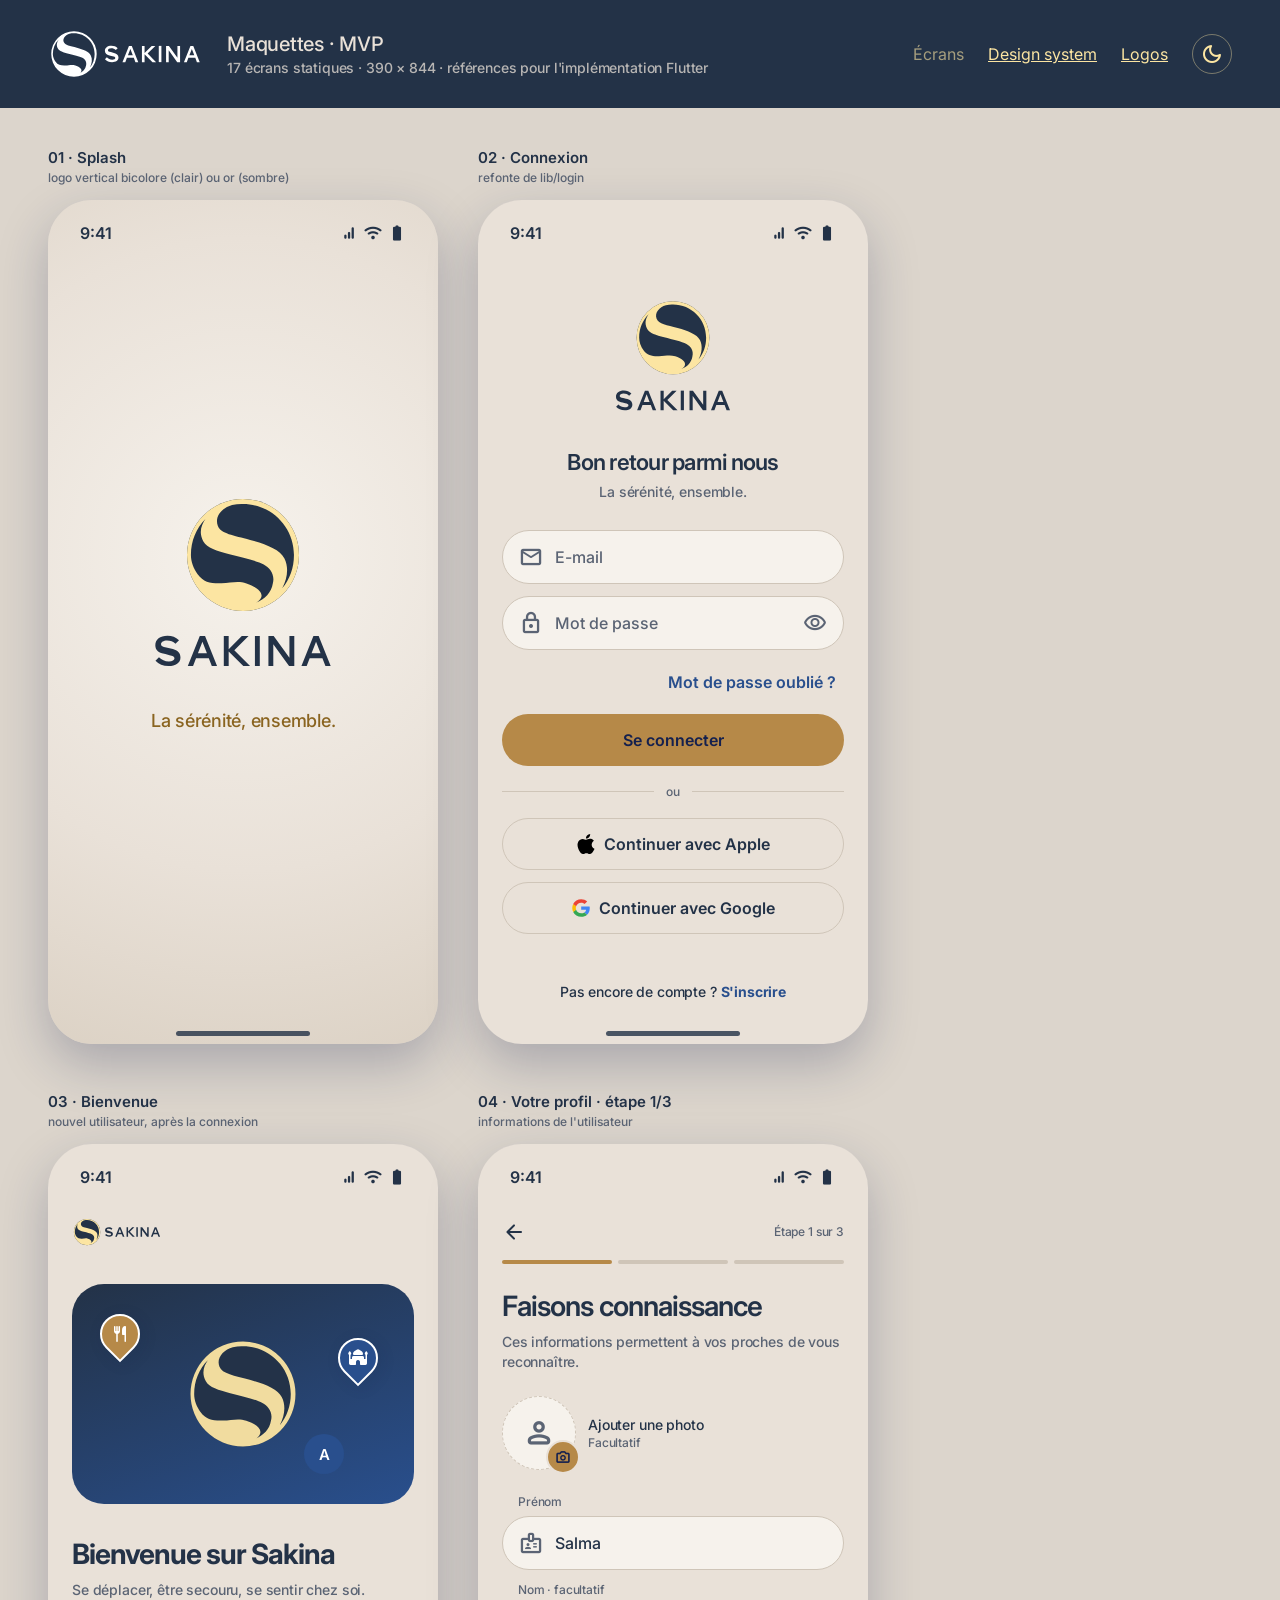
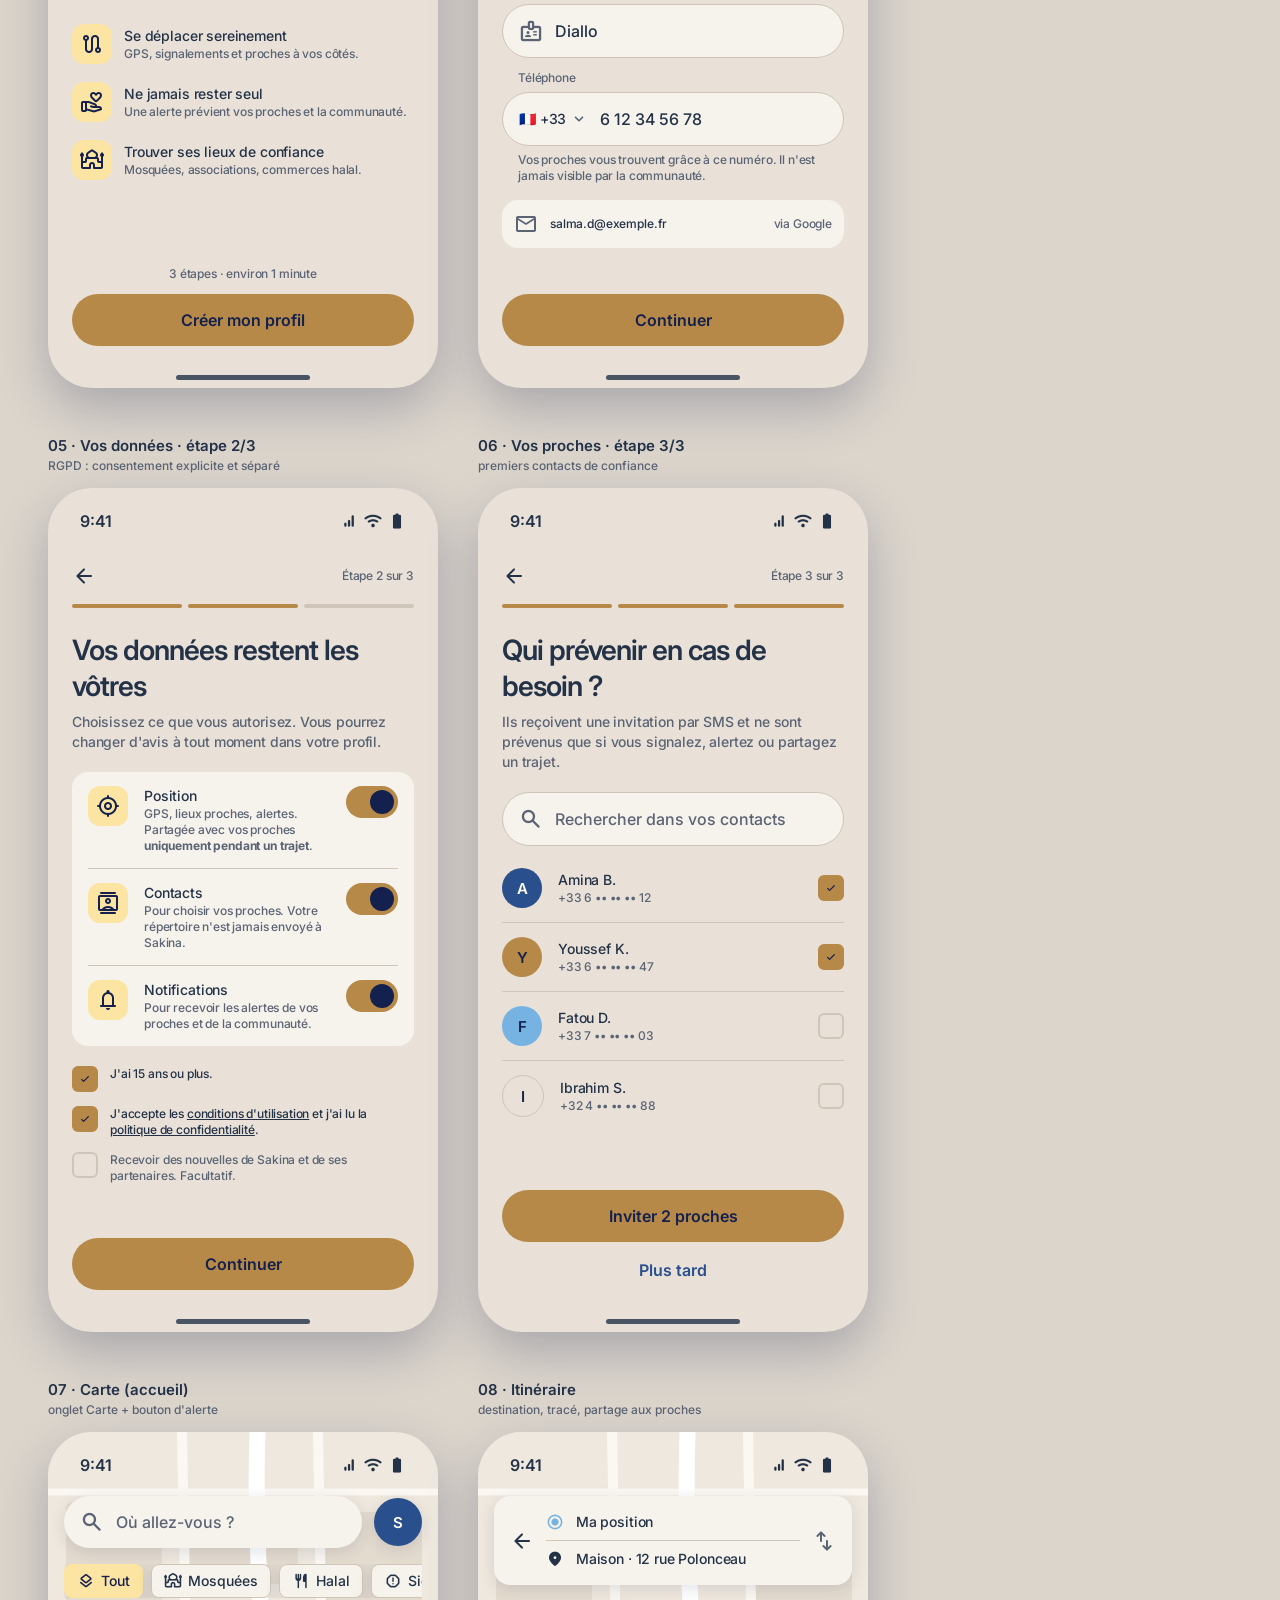
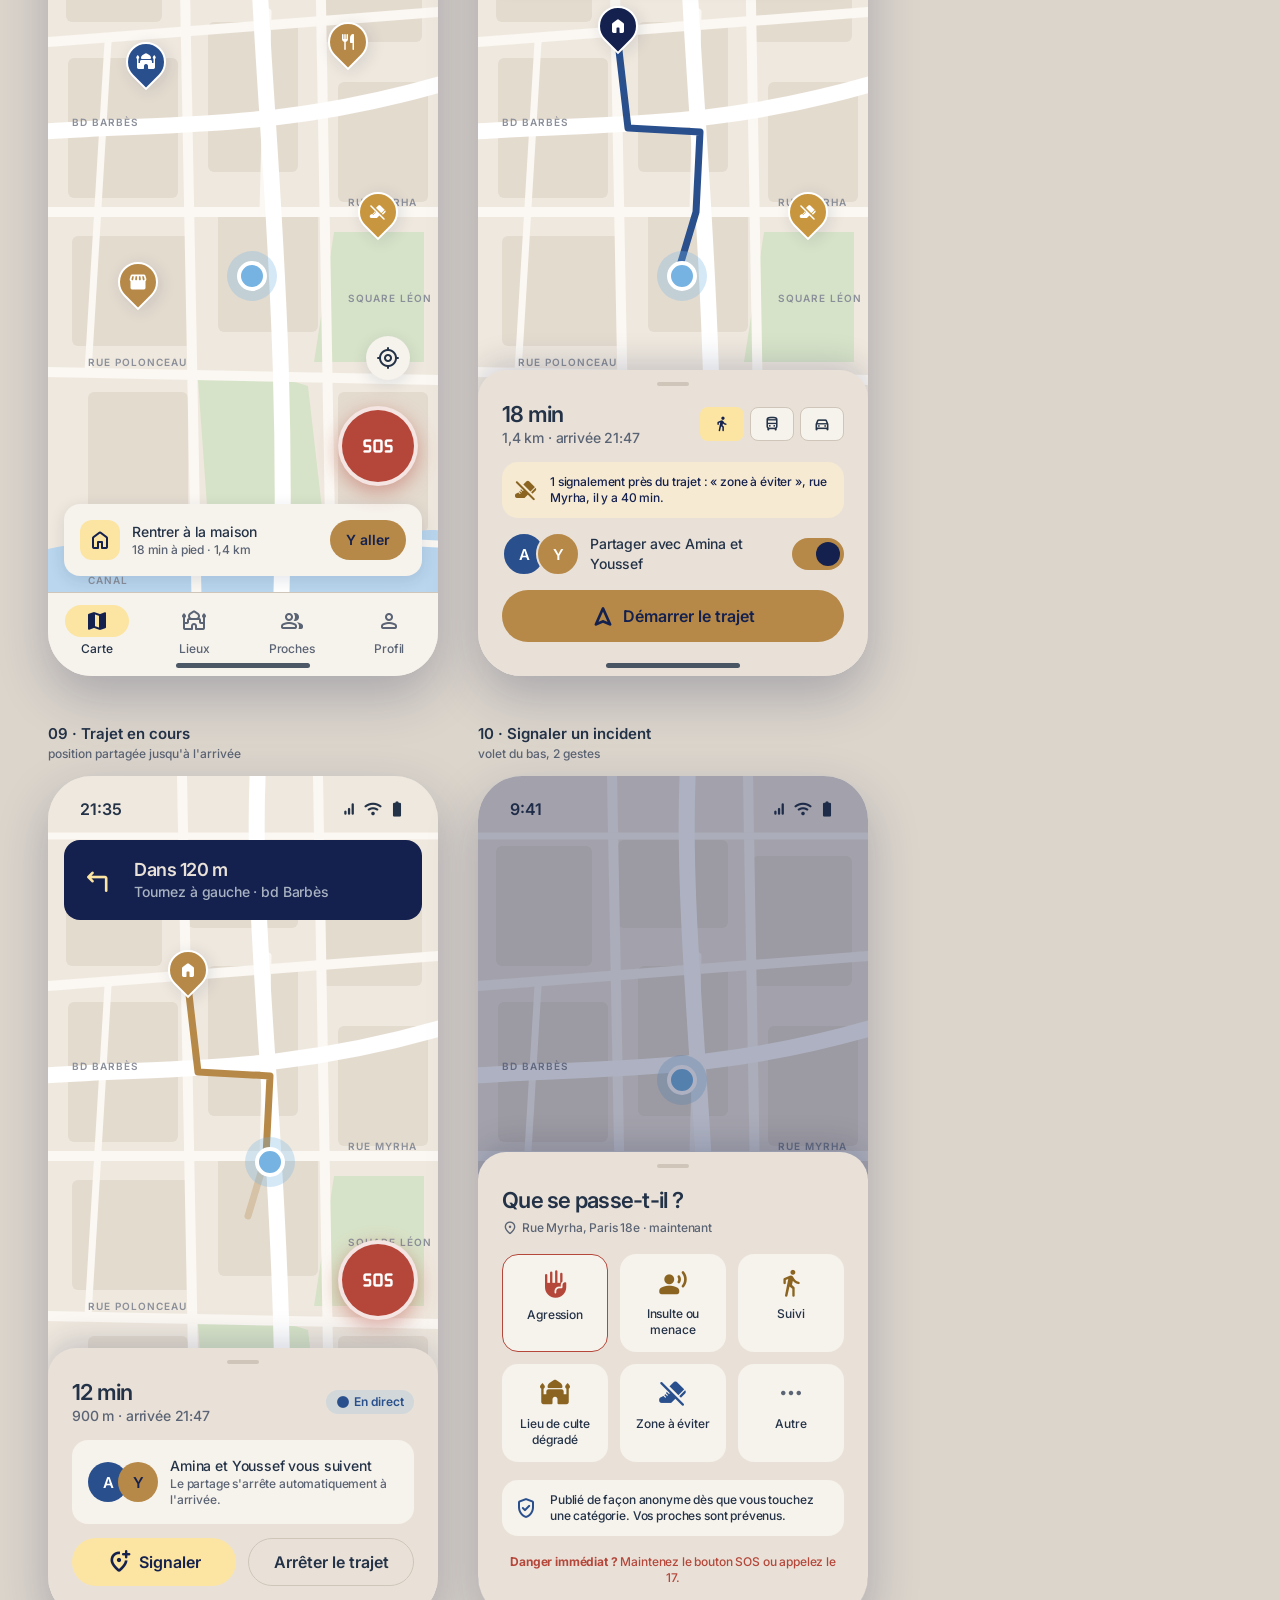
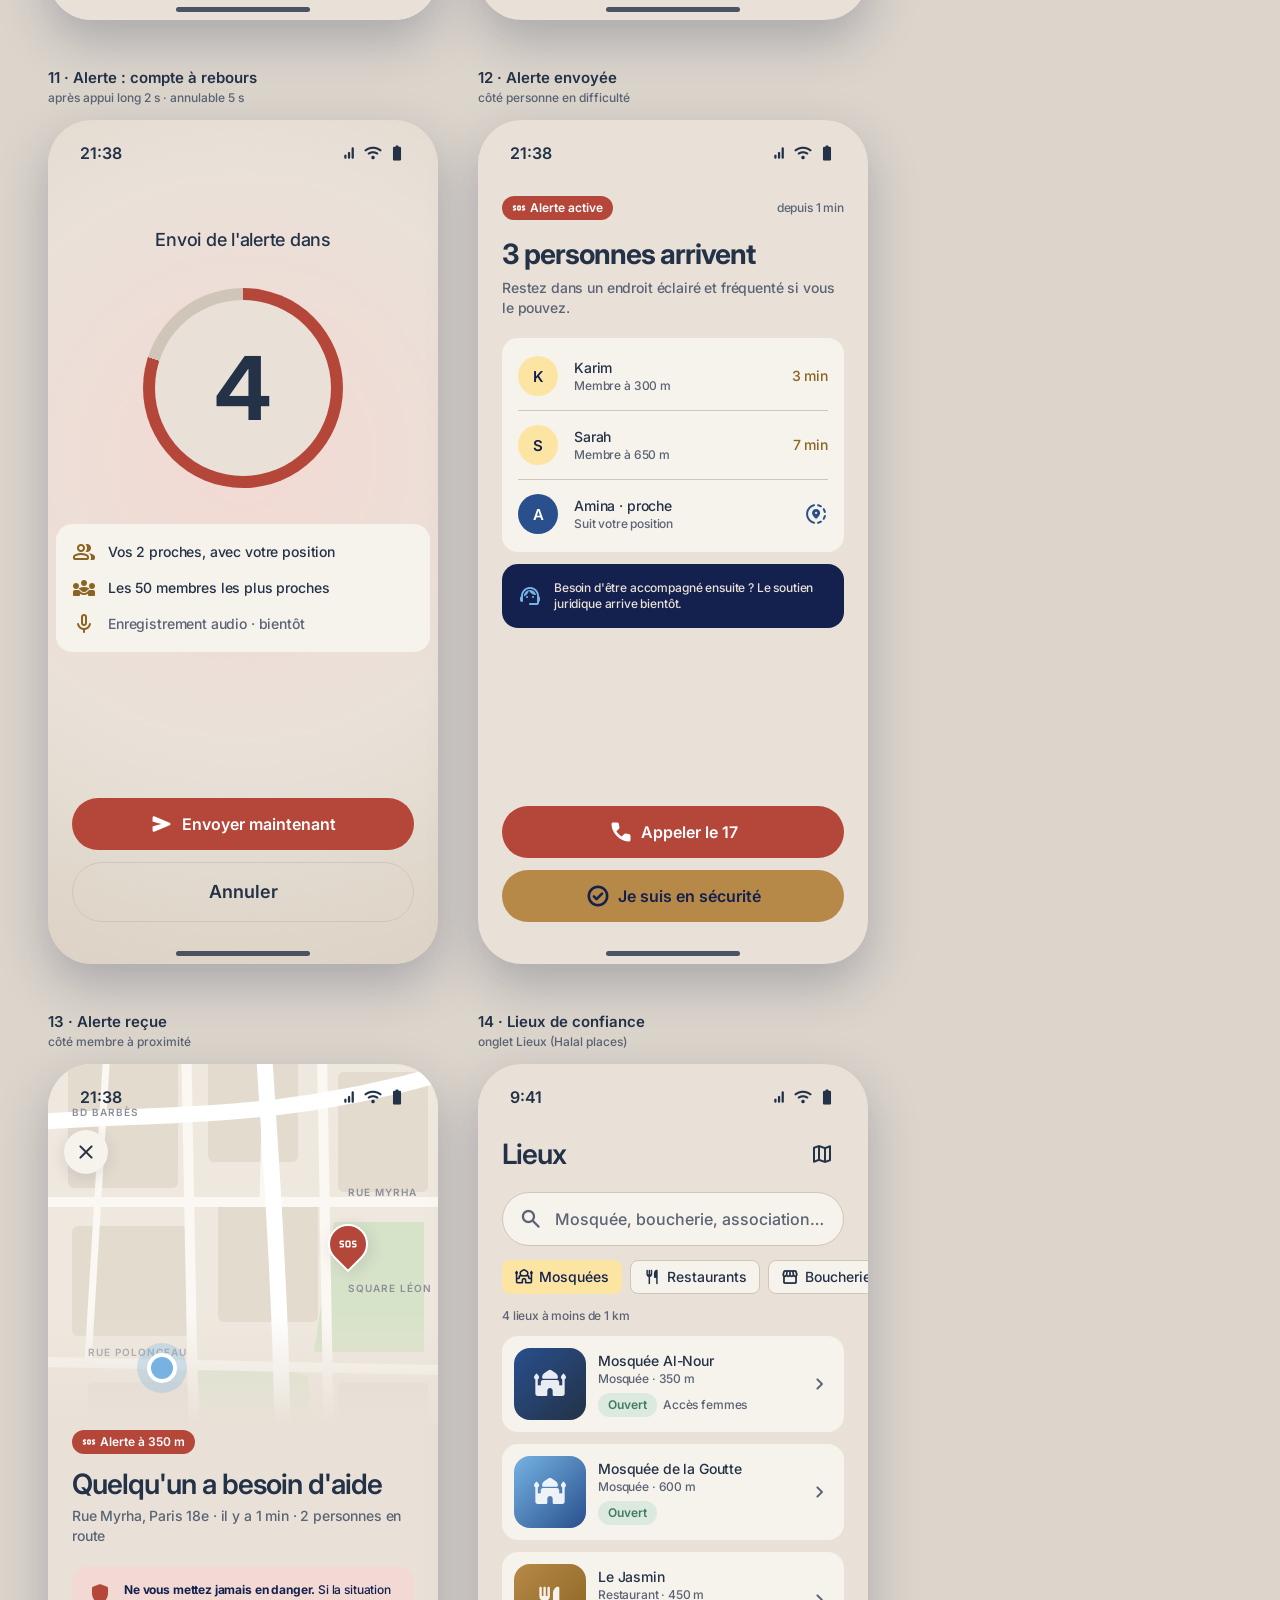
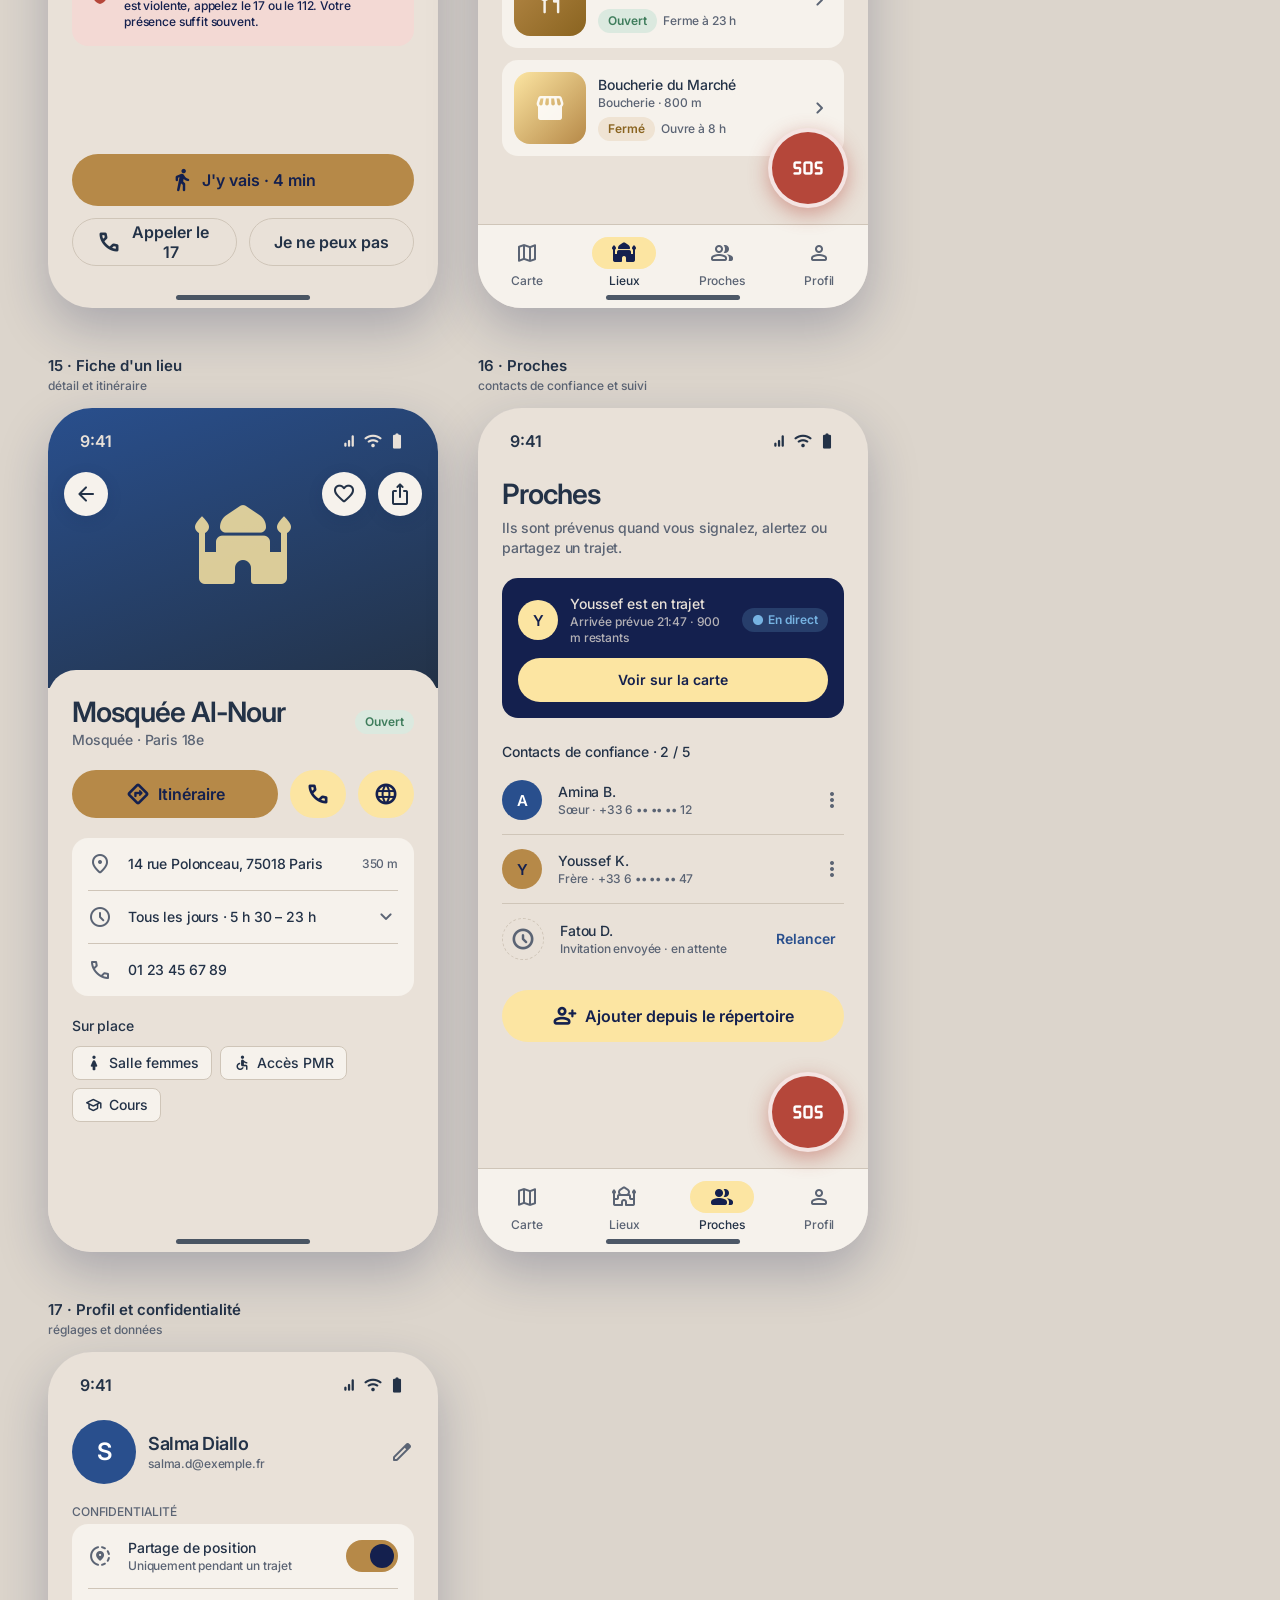
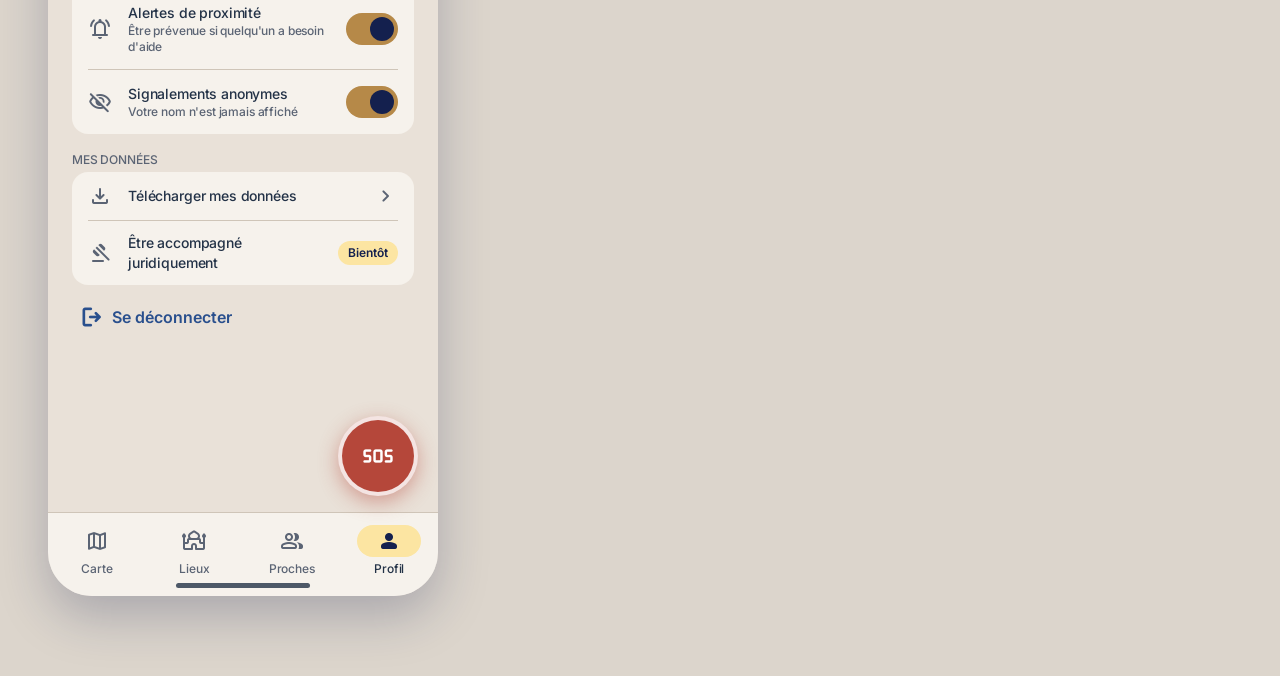
==== index.html @ ca2cbcc7 "feat(mockups): center mockup grid on mobile" ====
<!doctype html>
<html lang="fr">
<head>
<meta charset="utf-8">
<meta name="viewport" content="width=device-width, initial-scale=1">
<title>Sakina · Maquettes des écrans</title>
<link rel="icon" href="logos/web/favicon.ico" sizes="any">
<link rel="icon" href="logos/web/favicon.svg" type="image/svg+xml">
<link rel="apple-touch-icon" href="logos/web/apple-touch-icon.png">
<meta name="theme-color" content="#233247">
<link rel="stylesheet" href="tokens.css">
<style>
  :root:not([data-theme="dark"]) { --page: #dcd5cc; }
  body { margin: 0; font-family: Inter, sans-serif; background: var(--page); color: var(--page-text); }
  header { display: flex; align-items: center; gap: 24px; padding: 28px 48px; background: var(--midnight); color: var(--pearl); }
  header img { height: 52px; }
  header nav { margin-left: auto; display: flex; align-items: center; gap: 24px; }
  header nav a { color: var(--gold-light); }
  header nav a[aria-current] { text-decoration: none; opacity: .6; }
  .grid { display: flex; flex-wrap: wrap; gap: 48px 40px; padding: 40px 48px 80px; }
  /* One mockup per row on mobile; "safe" keeps the left edge reachable when the 390 px screen is wider than the viewport */
  @media (max-width: 720px) { .grid { justify-content: safe center; padding: 24px 16px 64px; } }
  figure { margin: 0; }
  figcaption { margin-bottom: 12px; font: 600 15px/20px Inter, sans-serif; }
  figcaption span { display: block; font-weight: 500; font-size: 12px; color: var(--page-muted); }

  /* Device screen: 390 x 844 logical points (iPhone 14/15) */
  .screen {
    position: relative; width: 390px; height: 844px; overflow: hidden;
    border-radius: 44px; box-shadow: 0 20px 50px rgb(20 32 78 / 0.25);
    background: var(--surface); color: var(--on-surface); font-family: Inter, sans-serif;
    display: flex; flex-direction: column;
  }
  .status { height: 54px; flex: none; display: flex; align-items: center; justify-content: space-between; padding: 6px 32px 0; font: 600 16px/1 Inter, sans-serif; position: relative; z-index: 5; }
  .status .icons { display: flex; gap: 6px; }
  .status .icon { font-size: 18px; }
  .home-ind { position: absolute; bottom: 8px; left: 50%; width: 134px; height: 5px; margin-left: -67px; border-radius: 3px; background: var(--on-surface); opacity: .8; z-index: 9; }
  .body { flex: 1; padding: 0 var(--s-lg); display: flex; flex-direction: column; min-height: 0; }
  .appbar { height: 56px; display: flex; align-items: center; gap: var(--s-sm); flex: none; }
  .iconbtn { width: 44px; height: 44px; border-radius: 50%; display: grid; place-items: center; flex: none; }
  .iconbtn.filled { background: var(--surface-card); box-shadow: var(--shadow); }

  /* Map layer */
  .map { position: absolute; inset: 0; }
  .map svg { width: 100%; height: 100%; display: block; }
  .light .map { --m-land: #efe8de; --m-block: #e4dbcf; --m-road: #fbf8f3; --m-major: #ffffff; --m-water: #b9d6ee; --m-park: #d7e3c8; --m-label: #8a8f99; }
  .dark .map { --m-land: #1c2a3d; --m-block: #223247; --m-road: #2d3f58; --m-major: #3a4f6c; --m-water: #16304f; --m-park: #1f3a36; --m-label: #7f8ea3; }
  .pin { position: absolute; transform: translate(-50%, -100%); }
  .me { position: absolute; width: 22px; height: 22px; margin: -11px 0 0 -11px; border-radius: 50%; background: var(--sky); border: 4px solid #fff; box-shadow: 0 0 0 10px rgb(118 179 226 / 0.3); }

  /* Floating bottom area: alert FAB above NavigationBar */
  .bottom { position: absolute; left: 0; right: 0; bottom: 0; z-index: 6; }
  .bottom .navbar { padding-bottom: 14px; height: 84px; }
  .fab-sos { position: absolute; right: 20px; z-index: 7; }

  /* Modal bottom sheet */
  .sheet { position: absolute; left: 0; right: 0; bottom: 0; z-index: 6; background: var(--surface); border-radius: 28px 28px 0 0; padding: 12px var(--s-lg) 34px; box-shadow: 0 -8px 30px rgb(20 32 78 / 0.18); }
  .sheet .handle { width: 32px; height: 4px; border-radius: 2px; background: var(--outline); margin: 0 auto 16px; }
  .scrim { position: absolute; inset: 0; background: rgb(20 32 78 / 0.35); z-index: 5; }

  .stack { display: flex; flex-direction: column; gap: var(--s-md); }
  .hstack { display: flex; align-items: center; gap: var(--s-sm); }
  .grow { flex: 1; min-width: 0; }
  .tile { display: flex; align-items: center; gap: var(--s-md); padding: 14px 0; }
  .lead { width: 40px; height: 40px; border-radius: 12px; display: grid; place-items: center; background: var(--primary-container); color: var(--on-primary-container); flex: none; }
  .badge { display: inline-flex; align-items: center; gap: 4px; height: 24px; padding: 0 10px; border-radius: 999px; font: 600 12px/1 Inter, sans-serif; }
  .badge.ok { background: #dbe9df; color: var(--success); }
  .badge.live { background: rgb(118 179 226 / 0.2); color: var(--secondary); }
  .dots { display: flex; gap: 8px; justify-content: center; }
  .dots i { width: 8px; height: 8px; border-radius: 4px; background: var(--outline); }
  .dots i.on { width: 24px; background: var(--primary); }
  .photo { border-radius: var(--r-md); display: grid; place-items: center; color: rgb(255 255 255 / .9); flex: none; }
  /* Onboarding progress (3 segments) */
  .steps { display: grid; grid-template-columns: repeat(3, 1fr); gap: 6px; flex: none; }
  .steps i { height: 4px; border-radius: 2px; background: var(--outline); }
  .steps i.on { background: var(--primary); }
  /* Checkbox */
  .check { width: 22px; height: 22px; border-radius: 6px; border: 2px solid var(--outline); display: grid; place-items: center; flex: none; }
  /* Full-screen gradients: splash (01) and alert countdown (11) */
  .light.splash { background: radial-gradient(circle at 50% 42%, var(--ivory) 0, var(--pearl) 60%, #dcd2c5 100%); }
  .dark.splash { background: radial-gradient(circle at 50% 42%, #2c3f5c 0, var(--midnight) 60%, var(--navy) 100%); }
  .light.alert-bg { background: radial-gradient(circle at 50% 40%, var(--alert-soft) 0, var(--pearl) 55%, #dcd2c5 100%); }
  .dark.alert-bg { background: radial-gradient(circle at 50% 40%, #5a2f35 0, var(--midnight) 55%, var(--navy) 100%); }
  /* Logo variant per theme */
  .light .only-dark, .dark .only-light { display: none; }
  .apple { filter: brightness(0); }
  .dark .apple { filter: brightness(0) invert(1); }
  .check.on { background: var(--primary); border-color: var(--primary); color: var(--on-primary); }
</style>
</head>
<body>

<!-- Stylised static map, reused by every map screen. Colors come from --m-* custom properties. -->
<svg width="0" height="0" style="position:absolute" aria-hidden="true">
  <symbol id="map" viewBox="0 0 390 844" preserveAspectRatio="xMidYMid slice">
    <rect width="390" height="844" style="fill:var(--m-land)"/>
    <g style="fill:var(--m-block)">
      <rect x="18" y="70" width="96" height="120" rx="6"/><rect x="140" y="64" width="110" height="88" rx="6"/><rect x="274" y="80" width="100" height="130" rx="6"/>
      <rect x="20" y="226" width="110" height="140" rx="6"/><rect x="160" y="190" width="90" height="150" rx="6"/>
      <rect x="290" y="250" width="90" height="120" rx="6"/><rect x="24" y="404" width="120" height="110" rx="6"/>
      <rect x="170" y="380" width="100" height="120" rx="6"/><rect x="40" y="560" width="100" height="120" rx="6"/>
      <rect x="290" y="560" width="90" height="140" rx="6"/><rect x="160" y="720" width="120" height="110" rx="6"/>
    </g>
    <path d="M286 400 h90 v130 h-110 z" style="fill:var(--m-park)"/>
    <path d="M150 548 q40 -18 110 6 l16 140 q-60 20 -116 -6 z" style="fill:var(--m-park)"/>
    <path d="M-10 720 C80 690 140 760 230 740 S360 690 400 700 L400 760 C340 760 300 800 230 800 S70 760 -10 780 Z" style="fill:var(--m-water)"/>
    <g fill="none" stroke-linecap="round" style="stroke:var(--m-road)">
      <path d="M0 210 L390 180" stroke-width="10"/><path d="M0 380 L390 380" stroke-width="10"/>
      <path d="M0 540 L390 548" stroke-width="10"/><path d="M134 0 L150 844" stroke-width="10"/>
      <path d="M270 0 L282 690" stroke-width="10"/><path d="M0 60 L390 60" stroke-width="7"/>
      <path d="M60 210 L40 540" stroke-width="7"/><path d="M220 180 L215 380" stroke-width="7"/>
      <path d="M150 700 L390 712" stroke-width="7"/>
    </g>
    <g fill="none" stroke-linecap="round" style="stroke:var(--m-major)">
      <path d="M-10 300 C120 290 230 300 400 250" stroke-width="16"/>
      <path d="M210 -10 C200 200 250 450 230 860" stroke-width="16"/>
    </g>
    <g font-family="Inter, sans-serif" font-size="10" font-weight="600" letter-spacing="1" style="fill:var(--m-label)">
      <text x="24" y="294">BD BARBÈS</text><text x="300" y="374">RUE MYRHA</text>
      <text x="40" y="534">RUE POLONCEAU</text><text x="300" y="470">SQUARE LÉON</text><text x="40" y="752">CANAL</text>
    </g>
  </symbol>
</svg>

<header>
  <img src="logos/svg/sakina-horizontal-blanc.svg" alt="Sakina">
  <div><div class="title-l">Maquettes · MVP</div><div class="body-m" style="opacity:.75">17 écrans statiques · 390 × 844 · références pour l'implémentation Flutter</div></div>
  <nav>
    <a href="index.html" aria-current="page">Écrans</a>
    <a href="design-system.html">Design system</a>
    <a href="logos.html">Logos</a>
    <button class="theme-toggle" type="button" aria-label="Mode sombre" aria-pressed="false"><span class="icon">dark_mode</span></button>
  </nav>
</header>

<main class="grid">

<!-- 01 Splash -->
<figure><figcaption>01 · Splash<span>logo vertical bicolore (clair) ou or (sombre)</span></figcaption>
<div class="screen dark splash" data-auto-theme>
  <div class="status"><span>9:41</span><span class="icons"><span class="icon">signal_cellular_alt</span><span class="icon">wifi</span><span class="icon">battery_full</span></span></div>
  <div class="body" style="align-items:center;justify-content:center;gap:28px;padding-bottom:80px">
    <img class="only-light" src="logos/svg/sakina-vertical-bicolore.svg" alt="Sakina" width="200"><img class="only-dark" src="logos/svg/sakina-vertical-or.svg" alt="Sakina" width="200">
    <div class="title-m" style="color:var(--gold-ink)">La sérénité, ensemble.</div>
  </div>
  <div class="home-ind"></div>
</div></figure>

<!-- 02 Login -->
<figure><figcaption>02 · Connexion<span>refonte de lib/login</span></figcaption>
<div class="screen light" data-auto-theme>
  <div class="status"><span>9:41</span><span class="icons"><span class="icon">signal_cellular_alt</span><span class="icon">wifi</span><span class="icon">battery_full</span></span></div>
  <div class="body" style="padding-bottom:42px">
    <div style="display:flex;justify-content:center;margin:36px 0 28px"><img class="only-light" src="logos/svg/sakina-vertical-bicolore.svg" alt="Sakina" width="130"><img class="only-dark" src="logos/svg/sakina-vertical-or.svg" alt="Sakina" width="130"></div>
    <div class="headline-m" style="text-align:center">Bon retour parmi nous</div>
    <div class="body-m muted" style="text-align:center;margin:6px 0 28px">La sérénité, ensemble.</div>
    <div class="stack" style="gap:12px">
      <div class="input"><span class="icon">mail</span>E-mail</div>
      <div class="input"><span class="icon">lock</span><span class="grow">Mot de passe</span><span class="icon">visibility</span></div>
      <div style="text-align:right"><button class="btn text" style="display:inline-flex">Mot de passe oublié ?</button></div>
      <button class="btn block">Se connecter</button>
      <div class="hstack body-s muted" style="margin:6px 0"><div class="divider grow"></div>ou<div class="divider grow"></div></div>
      <button class="btn outline block"><img class="apple" src="icons/apple.svg" alt="" width="20">Continuer avec Apple</button>
      <button class="btn outline block"><img src="icons/google.svg" alt="" width="20">Continuer avec Google</button>
    </div>
    <div style="flex:1"></div>
    <div class="body-m" style="text-align:center">Pas encore de compte ? <b style="color:var(--secondary)">S'inscrire</b></div>
  </div>
  <div class="home-ind"></div>
</div></figure>


<!-- 03 Welcome -->
<figure><figcaption>03 · Bienvenue<span>nouvel utilisateur, après la connexion</span></figcaption>
<div class="screen light" data-auto-theme>
  <div class="status"><span>9:41</span><span class="icons"><span class="icon">signal_cellular_alt</span><span class="icon">wifi</span><span class="icon">battery_full</span></span></div>
  <div class="body" style="padding-bottom:42px">
    <div class="appbar"><img class="only-light" src="logos/svg/sakina-horizontal-bicolore.svg" alt="Sakina" height="30"><img class="only-dark" src="logos/svg/sakina-horizontal-or.svg" alt="Sakina" height="30"></div>
    <div style="margin:24px 0 32px;height:220px;border-radius:32px;background:linear-gradient(160deg,var(--midnight),var(--sapphire));display:grid;place-items:center;position:relative;overflow:hidden">
      <img src="logos/svg/sakina-symbole-bicolore.svg" alt="" width="120" style="opacity:.95">
      <div style="position:absolute;left:28px;top:30px" class="marker halal"><span class="icon fill">restaurant</span></div>
      <div style="position:absolute;right:36px;top:54px" class="marker place"><span class="icon fill">mosque</span></div>
      <div style="position:absolute;right:70px;bottom:30px" class="avatar">A</div>
    </div>
    <div class="display-s">Bienvenue sur Sakina</div>
    <div class="body-m muted" style="margin-top:8px">Se déplacer, être secouru, se sentir chez soi.</div>
    <div class="stack" style="margin-top:24px;gap:18px">
      <div class="hstack"><div class="lead"><span class="icon">route</span></div><div><div class="title-s">Se déplacer sereinement</div><div class="body-s muted">GPS, signalements et proches à vos côtés.</div></div></div>
      <div class="hstack"><div class="lead"><span class="icon">volunteer_activism</span></div><div><div class="title-s">Ne jamais rester seul</div><div class="body-s muted">Une alerte prévient vos proches et la communauté.</div></div></div>
      <div class="hstack"><div class="lead"><span class="icon">mosque</span></div><div><div class="title-s">Trouver ses lieux de confiance</div><div class="body-s muted">Mosquées, associations, commerces halal.</div></div></div>
    </div>
    <div style="flex:1"></div>
    <div class="body-s muted" style="text-align:center;margin-bottom:12px">3 étapes · environ 1 minute</div>
    <button class="btn block">Créer mon profil</button>
  </div>
  <div class="home-ind"></div>
</div></figure>

<!-- 04 Profile setup -->
<figure><figcaption>04 · Votre profil · étape 1/3<span>informations de l'utilisateur</span></figcaption>
<div class="screen light" data-auto-theme>
  <div class="status"><span>9:41</span><span class="icons"><span class="icon">signal_cellular_alt</span><span class="icon">wifi</span><span class="icon">battery_full</span></span></div>
  <div class="body" style="padding-bottom:42px">
    <div class="appbar"><span class="icon">arrow_back</span><div class="grow"></div><span class="body-s muted">Étape 1 sur 3</span></div>
    <div class="steps"><i class="on"></i><i></i><i></i></div>
    <div class="headline-l" style="margin-top:24px">Faisons connaissance</div>
    <div class="body-m muted" style="margin:8px 0 24px">Ces informations permettent à vos proches de vous reconnaître.</div>
    <div class="hstack" style="margin-bottom:24px">
      <div style="position:relative"><div class="avatar" style="width:72px;height:72px;background:var(--surface-card);color:var(--on-surface-muted);border:1.5px dashed var(--outline)"><span class="icon" style="font-size:32px">person</span></div>
        <div class="avatar" style="position:absolute;right:-4px;bottom:-4px;width:30px;height:30px;background:var(--primary);color:var(--on-primary);border:2px solid var(--surface)"><span class="icon" style="font-size:16px">photo_camera</span></div></div>
      <div><div class="title-s">Ajouter une photo</div><div class="body-s muted">Facultatif</div></div>
    </div>
    <div class="stack" style="gap:12px">
      <div><div class="label-m muted" style="margin:0 0 6px 16px">Prénom</div><div class="input filled"><span class="icon muted">badge</span>Salma</div></div>
      <div><div class="label-m muted" style="margin:0 0 6px 16px">Nom · facultatif</div><div class="input filled"><span class="icon muted">badge</span>Diallo</div></div>
      <div><div class="label-m muted" style="margin:0 0 6px 16px">Téléphone</div><div class="input filled"><span class="title-s">🇫🇷 +33</span><span class="icon muted" style="font-size:18px;margin-left:-8px">expand_more</span>6 12 34 56 78</div>
        <div class="body-s muted" style="margin:6px 16px 0">Vos proches vous trouvent grâce à ce numéro. Il n'est jamais visible par la communauté.</div></div>
    </div>
    <div class="card hstack" style="margin-top:16px;padding:12px"><span class="icon muted">mail</span><div class="grow body-s">salma.d@exemple.fr</div><span class="body-s muted">via Google</span></div>
    <div style="flex:1"></div>
    <button class="btn block">Continuer</button>
  </div>
  <div class="home-ind"></div>
</div></figure>

<!-- 05 Consents -->
<figure><figcaption>05 · Vos données · étape 2/3<span>RGPD : consentement explicite et séparé</span></figcaption>
<div class="screen light" data-auto-theme>
  <div class="status"><span>9:41</span><span class="icons"><span class="icon">signal_cellular_alt</span><span class="icon">wifi</span><span class="icon">battery_full</span></span></div>
  <div class="body" style="padding-bottom:42px">
    <div class="appbar"><span class="icon">arrow_back</span><div class="grow"></div><span class="body-s muted">Étape 2 sur 3</span></div>
    <div class="steps"><i class="on"></i><i class="on"></i><i></i></div>
    <div class="headline-l" style="margin-top:24px">Vos données restent les vôtres</div>
    <div class="body-m muted" style="margin:8px 0 20px">Choisissez ce que vous autorisez. Vous pourrez changer d'avis à tout moment dans votre profil.</div>
    <div class="card" style="padding:0 16px">
      <div class="tile" style="align-items:flex-start"><div class="lead"><span class="icon">my_location</span></div><div class="grow"><div class="title-s">Position</div><div class="body-s muted">GPS, lieux proches, alertes. Partagée avec vos proches <b>uniquement pendant un trajet</b>.</div></div><div class="switch on"></div></div>
      <div class="divider"></div>
      <div class="tile" style="align-items:flex-start"><div class="lead"><span class="icon">contacts</span></div><div class="grow"><div class="title-s">Contacts</div><div class="body-s muted">Pour choisir vos proches. Votre répertoire n'est jamais envoyé à Sakina.</div></div><div class="switch on"></div></div>
      <div class="divider"></div>
      <div class="tile" style="align-items:flex-start"><div class="lead"><span class="icon">notifications</span></div><div class="grow"><div class="title-s">Notifications</div><div class="body-s muted">Pour recevoir les alertes de vos proches et de la communauté.</div></div><div class="switch on"></div></div>
    </div>
    <div class="stack" style="gap:14px;margin-top:20px">
      <div class="hstack" style="align-items:flex-start"><span class="check on"><span class="icon" style="font-size:16px">check</span></span><div class="body-s">J'ai 15 ans ou plus.</div></div>
      <div class="hstack" style="align-items:flex-start"><span class="check on"><span class="icon" style="font-size:16px">check</span></span><div class="body-s">J'accepte les <u>conditions d'utilisation</u> et j'ai lu la <u>politique de confidentialité</u>.</div></div>
      <div class="hstack" style="align-items:flex-start"><span class="check"></span><div class="body-s muted">Recevoir des nouvelles de Sakina et de ses partenaires. Facultatif.</div></div>
    </div>
    <div style="flex:1"></div>
    <button class="btn block">Continuer</button>
  </div>
  <div class="home-ind"></div>
</div></figure>

<!-- 06 First trusted contacts -->
<figure><figcaption>06 · Vos proches · étape 3/3<span>premiers contacts de confiance</span></figcaption>
<div class="screen light" data-auto-theme>
  <div class="status"><span>9:41</span><span class="icons"><span class="icon">signal_cellular_alt</span><span class="icon">wifi</span><span class="icon">battery_full</span></span></div>
  <div class="body" style="padding-bottom:42px">
    <div class="appbar"><span class="icon">arrow_back</span><div class="grow"></div><span class="body-s muted">Étape 3 sur 3</span></div>
    <div class="steps"><i class="on"></i><i class="on"></i><i class="on"></i></div>
    <div class="headline-l" style="margin-top:24px">Qui prévenir en cas de besoin ?</div>
    <div class="body-m muted" style="margin:8px 0 20px">Ils reçoivent une invitation par SMS et ne sont prévenus que si vous signalez, alertez ou partagez un trajet.</div>
    <div class="input"><span class="icon">search</span>Rechercher dans vos contacts</div>
    <div class="stack" style="gap:0;margin-top:8px">
      <div class="tile"><div class="avatar">A</div><div class="grow"><div class="title-s">Amina B.</div><div class="body-s muted">+33 6 •• •• •• 12</div></div><span class="check on"><span class="icon" style="font-size:16px">check</span></span></div>
      <div class="divider"></div>
      <div class="tile"><div class="avatar" style="background:var(--gold);color:var(--navy)">Y</div><div class="grow"><div class="title-s">Youssef K.</div><div class="body-s muted">+33 6 •• •• •• 47</div></div><span class="check on"><span class="icon" style="font-size:16px">check</span></span></div>
      <div class="divider"></div>
      <div class="tile"><div class="avatar" style="background:var(--sky);color:var(--navy)">F</div><div class="grow"><div class="title-s">Fatou D.</div><div class="body-s muted">+33 7 •• •• •• 03</div></div><span class="check"></span></div>
      <div class="divider"></div>
      <div class="tile"><div class="avatar" style="background:var(--pearl);color:var(--navy);border:1px solid var(--outline)">I</div><div class="grow"><div class="title-s">Ibrahim S.</div><div class="body-s muted">+32 4 •• •• •• 88</div></div><span class="check"></span></div>
    </div>
    <div style="flex:1"></div>
    <button class="btn block">Inviter 2 proches</button>
    <button class="btn text block" style="margin-top:8px">Plus tard</button>
  </div>
  <div class="home-ind"></div>
</div></figure>

<!-- 07 Map home -->
<figure><figcaption>07 · Carte (accueil)<span>onglet Carte + bouton d'alerte</span></figcaption>
<div class="screen light" data-auto-theme>
  <div class="map"><svg><use href="#map"/></svg></div>
  <div class="pin" style="left:98px;top:250px"><div class="marker place"><span class="icon fill">mosque</span></div></div>
  <div class="pin" style="left:300px;top:230px"><div class="marker halal"><span class="icon fill">restaurant</span></div></div>
  <div class="pin" style="left:330px;top:400px"><div class="marker report"><span class="icon fill">do_not_step</span></div></div>
  <div class="pin" style="left:90px;top:470px"><div class="marker halal"><span class="icon fill">storefront</span></div></div>
  <div class="me" style="left:200px;top:440px"></div>
  <div class="status"><span>9:41</span><span class="icons"><span class="icon">signal_cellular_alt</span><span class="icon">wifi</span><span class="icon">battery_full</span></span></div>
  <div style="position:relative;z-index:4;padding:4px 16px 0" class="stack">
    <div class="hstack">
      <div class="input grow" style="box-shadow:var(--shadow);border:0"><span class="icon">search</span>Où allez-vous ?</div>
      <div class="avatar" style="width:48px;height:48px;box-shadow:var(--shadow)">S</div>
    </div>
    <div class="hstack" style="gap:8px;overflow:hidden">
      <span class="chip selected" style="box-shadow:var(--shadow)"><span class="icon">layers</span>Tout</span>
      <span class="chip" style="box-shadow:var(--shadow)"><span class="icon">mosque</span>Mosquées</span>
      <span class="chip" style="box-shadow:var(--shadow)"><span class="icon">restaurant</span>Halal</span>
      <span class="chip" style="box-shadow:var(--shadow)"><span class="icon">report</span>Signalements</span>
    </div>
  </div>
  <div class="iconbtn filled" style="position:absolute;right:28px;bottom:296px;z-index:4;background:var(--surface-card)"><span class="icon">my_location</span></div>
  <div class="card" style="position:absolute;left:16px;right:16px;bottom:100px;z-index:4;box-shadow:var(--shadow)">
    <div class="hstack">
      <div class="lead"><span class="icon">home</span></div>
      <div class="grow"><div class="title-s">Rentrer à la maison</div><div class="body-s muted">18 min à pied · 1,4 km</div></div>
      <button class="btn" style="height:40px;padding:0 16px;font-size:14px">Y aller</button>
    </div>
  </div>
  <div class="fab-sos" style="bottom:190px"><div class="sos"><span class="icon fill">sos</span></div></div>
  <div class="bottom"><nav class="navbar">
    <div class="item active"><div class="pill"><span class="icon">map</span></div><span class="label-m">Carte</span></div>
    <div class="item"><div class="pill"><span class="icon">mosque</span></div><span class="label-m">Lieux</span></div>
    <div class="item"><div class="pill"><span class="icon">group</span></div><span class="label-m">Proches</span></div>
    <div class="item"><div class="pill"><span class="icon">person</span></div><span class="label-m">Profil</span></div>
  </nav></div>
  <div class="home-ind"></div>
</div></figure>

<!-- 08 Route planning -->
<figure><figcaption>08 · Itinéraire<span>destination, tracé, partage aux proches</span></figcaption>
<div class="screen light" data-auto-theme>
  <div class="map"><svg><use href="#map"/></svg></div>
  <svg style="position:absolute;inset:0;z-index:1" viewBox="0 0 390 844"><path d="M200 440 L218 380 L222 300 L150 296 L140 210" fill="none" style="stroke:var(--secondary)" stroke-width="7" stroke-linecap="round" stroke-linejoin="round"/></svg>
  <div class="me" style="left:200px;top:440px;z-index:2"></div>
  <div class="pin" style="left:140px;top:214px;z-index:2"><div class="marker halal" style="background:var(--navy)"><span class="icon fill">home</span></div></div>
  <div class="pin" style="left:330px;top:400px"><div class="marker report"><span class="icon fill">do_not_step</span></div></div>
  <div class="status"><span>9:41</span><span class="icons"><span class="icon">signal_cellular_alt</span><span class="icon">wifi</span><span class="icon">battery_full</span></span></div>
  <div class="card" style="position:relative;z-index:4;margin:4px 16px 0;box-shadow:var(--shadow);display:flex;gap:12px;align-items:center">
    <span class="icon">arrow_back</span>
    <div class="grow stack" style="gap:8px">
      <div class="hstack body-m"><span class="icon" style="font-size:18px;color:var(--sky)">radio_button_checked</span>Ma position</div>
      <div class="divider"></div>
      <div class="hstack body-m"><span class="icon fill" style="font-size:18px">location_on</span>Maison · 12 rue Polonceau</div>
    </div>
    <span class="icon muted">swap_vert</span>
  </div>
  <div class="sheet stack" style="gap:14px">
    <div class="handle" style="margin-bottom:0"></div>
    <div class="hstack"><div class="grow"><div class="headline-m">18 min</div><div class="body-m muted">1,4 km · arrivée 21:47</div></div>
      <div class="hstack" style="gap:6px"><span class="chip selected"><span class="icon">directions_walk</span></span><span class="chip"><span class="icon">directions_bus</span></span><span class="chip"><span class="icon">directions_car</span></span></div></div>
    <div class="card hstack" style="background:#f6ead2;color:var(--navy);padding:12px"><span class="icon fill" style="color:#8a6420">do_not_step</span><div class="body-s grow">1 signalement près du trajet : « zone à éviter », rue Myrha, il y a 40 min.</div></div>
    <div class="hstack"><div class="hstack grow" style="gap:0"><div class="avatar" style="border:2px solid var(--surface)">A</div><div class="avatar" style="margin-left:-10px;border:2px solid var(--surface);background:var(--gold)">Y</div><div class="body-m" style="margin-left:10px">Partager avec Amina et Youssef</div></div><div class="switch on"></div></div>
    <button class="btn block"><span class="icon">navigation</span>Démarrer le trajet</button>
  </div>
  <div class="home-ind"></div>
</div></figure>

<!-- 09 Active trip -->
<figure><figcaption>09 · Trajet en cours<span>position partagée jusqu'à l'arrivée</span></figcaption>
<div class="screen dark" data-auto-theme>
  <div class="map"><svg><use href="#map"/></svg></div>
  <svg style="position:absolute;inset:0;z-index:1" viewBox="0 0 390 844"><path d="M218 380 L222 300 L150 296 L140 210" fill="none" style="stroke:var(--primary)" stroke-width="7" stroke-linecap="round" stroke-linejoin="round"/><path d="M200 440 L218 380" fill="none" style="stroke:var(--primary)" stroke-opacity=".3" stroke-width="7" stroke-linecap="round"/></svg>
  <div class="me" style="left:218px;top:382px;z-index:2"></div>
  <div class="pin" style="left:140px;top:214px;z-index:2"><div class="marker halal"><span class="icon fill">home</span></div></div>
  <div class="status"><span>21:35</span><span class="icons"><span class="icon">signal_cellular_alt</span><span class="icon">wifi</span><span class="icon">battery_full</span></span></div>
  <div class="card hstack dark" style="position:relative;z-index:4;margin:4px 16px 0;background:var(--navy);gap:16px;padding:18px">
    <span class="icon" style="font-size:36px;color:var(--gold-light)">turn_left</span>
    <div><div class="headline-s">Dans 120 m</div><div class="body-m muted">Tournez à gauche · bd Barbès</div></div>
  </div>
  <div class="fab-sos" style="bottom:300px"><div class="sos"><span class="icon fill">sos</span></div></div>
  <div class="sheet stack" style="gap:14px">
    <div class="handle" style="margin-bottom:0"></div>
    <div class="hstack"><div class="grow"><div class="headline-m">12 min</div><div class="body-m muted">900 m · arrivée 21:47</div></div><span class="badge live"><span class="icon fill" style="font-size:14px">circle</span>En direct</span></div>
    <div class="card hstack"><div class="hstack" style="gap:0"><div class="avatar">A</div><div class="avatar" style="margin-left:-10px;background:var(--gold);color:var(--navy)">Y</div></div><div class="grow"><div class="title-s">Amina et Youssef vous suivent</div><div class="body-s muted">Le partage s'arrête automatiquement à l'arrivée.</div></div></div>
    <div class="hstack"><button class="btn tonal grow" style="height:48px"><span class="icon">add_location_alt</span>Signaler</button><button class="btn outline grow" style="height:48px">Arrêter le trajet</button></div>
  </div>
  <div class="home-ind"></div>
</div></figure>

<!-- 10 Report sheet -->
<figure><figcaption>10 · Signaler un incident<span>volet du bas, 2 gestes</span></figcaption>
<div class="screen light" data-auto-theme>
  <div class="map"><svg><use href="#map"/></svg></div>
  <div class="me" style="left:200px;top:300px"></div>
  <div class="status"><span>9:41</span><span class="icons"><span class="icon">signal_cellular_alt</span><span class="icon">wifi</span><span class="icon">battery_full</span></span></div>
  <div class="scrim"></div>
  <div class="sheet stack" style="gap:18px">
    <div class="handle" style="margin-bottom:0"></div>
    <div><div class="headline-m">Que se passe-t-il ?</div><div class="hstack body-s muted" style="gap:4px;margin-top:6px"><span class="icon" style="font-size:16px">location_on</span>Rue Myrha, Paris 18e · maintenant</div></div>
    <div style="display:grid;grid-template-columns:repeat(3,1fr);gap:12px">
      <div class="card stack" style="align-items:center;gap:8px;padding:14px 6px;text-align:center;border:1.5px solid var(--alert-ink)"><span class="icon fill" style="color:var(--alert-ink);font-size:30px">front_hand</span><span class="label-m">Agression</span></div>
      <div class="card stack" style="align-items:center;gap:8px;padding:14px 6px;text-align:center"><span class="icon fill" style="color:var(--gold-ink);font-size:30px">record_voice_over</span><span class="label-m">Insulte ou menace</span></div>
      <div class="card stack" style="align-items:center;gap:8px;padding:14px 6px;text-align:center"><span class="icon fill" style="color:var(--gold-ink);font-size:30px">directions_walk</span><span class="label-m">Suivi</span></div>
      <div class="card stack" style="align-items:center;gap:8px;padding:14px 6px;text-align:center"><span class="icon fill" style="color:var(--gold-ink);font-size:30px">mosque</span><span class="label-m">Lieu de culte dégradé</span></div>
      <div class="card stack" style="align-items:center;gap:8px;padding:14px 6px;text-align:center"><span class="icon fill" style="color:var(--secondary);font-size:30px">do_not_step</span><span class="label-m">Zone à éviter</span></div>
      <div class="card stack" style="align-items:center;gap:8px;padding:14px 6px;text-align:center"><span class="icon muted" style="font-size:30px">more_horiz</span><span class="label-m">Autre</span></div>
    </div>
    <div class="card hstack" style="padding:12px"><span class="icon" style="color:var(--secondary)">verified_user</span><div class="body-s">Publié de façon anonyme dès que vous touchez une catégorie. Vos proches sont prévenus.</div></div>
    <div class="body-s" style="text-align:center;color:var(--alert-ink)"><b>Danger immédiat ?</b> Maintenez le bouton SOS ou appelez le 17.</div>
  </div>
  <div class="home-ind"></div>
</div></figure>

<!-- 11 Alert countdown -->
<figure><figcaption>11 · Alerte : compte à rebours<span>après appui long 2 s · annulable 5 s</span></figcaption>
<div class="screen dark alert-bg" data-auto-theme>
  <div class="status"><span>21:38</span><span class="icons"><span class="icon">signal_cellular_alt</span><span class="icon">wifi</span><span class="icon">battery_full</span></span></div>
  <div class="body" style="align-items:center;text-align:center;padding-bottom:42px">
    <div class="title-m" style="margin-top:48px">Envoi de l'alerte dans</div>
    <div style="margin:36px 0;width:200px;height:200px;border-radius:50%;display:grid;place-items:center;background:conic-gradient(var(--alert) 0 80%, var(--outline) 80% 100%)">
      <div style="width:176px;height:176px;border-radius:50%;background:var(--surface);display:grid;place-items:center"><span style="font:700 88px/1 Inter,sans-serif">4</span></div>
    </div>
    <div class="stack card" style="width:100%;text-align:left;gap:12px">
      <div class="hstack"><span class="icon" style="color:var(--gold-ink)">group</span><div class="body-m">Vos 2 proches, avec votre position</div></div>
      <div class="hstack"><span class="icon" style="color:var(--gold-ink)">diversity_3</span><div class="body-m">Les 50 membres les plus proches</div></div>
      <div class="hstack"><span class="icon" style="color:var(--gold-ink)">mic</span><div class="body-m muted">Enregistrement audio · bientôt</div></div>
    </div>
    <div style="flex:1"></div>
    <button class="btn alert block" style="margin-bottom:12px"><span class="icon fill">send</span>Envoyer maintenant</button>
    <button class="btn outline block" style="height:60px;font-size:18px">Annuler</button>
  </div>
  <div class="home-ind"></div>
</div></figure>

<!-- 12 Alert sent -->
<figure><figcaption>12 · Alerte envoyée<span>côté personne en difficulté</span></figcaption>
<div class="screen dark" data-auto-theme>
  <div class="status"><span>21:38</span><span class="icons"><span class="icon">signal_cellular_alt</span><span class="icon">wifi</span><span class="icon">battery_full</span></span></div>
  <div class="body" style="padding-bottom:42px">
    <div class="hstack" style="margin-top:16px"><span class="badge" style="background:var(--alert);color:#fff"><span class="icon fill" style="font-size:14px">sos</span>Alerte active</span><span class="grow"></span><span class="body-s muted">depuis 1 min</span></div>
    <div class="display-s" style="margin-top:16px">3 personnes arrivent</div>
    <div class="body-m muted" style="margin:6px 0 20px">Restez dans un endroit éclairé et fréquenté si vous le pouvez.</div>
    <div class="card stack" style="gap:0;padding:4px 16px">
      <div class="tile"><div class="avatar" style="background:var(--gold-light);color:var(--navy)">K</div><div class="grow"><div class="title-s">Karim</div><div class="body-s muted">Membre à 300 m</div></div><span class="title-s" style="color:var(--gold-ink)">3 min</span></div>
      <div class="divider"></div>
      <div class="tile"><div class="avatar" style="background:var(--gold-light);color:var(--navy)">S</div><div class="grow"><div class="title-s">Sarah</div><div class="body-s muted">Membre à 650 m</div></div><span class="title-s" style="color:var(--gold-ink)">7 min</span></div>
      <div class="divider"></div>
      <div class="tile"><div class="avatar">A</div><div class="grow"><div class="title-s">Amina · proche</div><div class="body-s muted">Suit votre position</div></div><span class="icon" style="color:var(--secondary)">share_location</span></div>
    </div>
    <div class="card hstack dark" style="margin-top:12px;background:var(--navy)"><span class="icon" style="color:var(--sky)">support_agent</span><div class="grow body-s">Besoin d'être accompagné ensuite ? Le soutien juridique arrive bientôt.</div></div>
    <div style="flex:1"></div>
    <div class="stack" style="gap:12px">
      <button class="btn alert block"><span class="icon fill">call</span>Appeler le 17</button>
      <button class="btn block"><span class="icon">check_circle</span>Je suis en sécurité</button>
    </div>
  </div>
  <div class="home-ind"></div>
</div></figure>

<!-- 13 Alert received -->
<figure><figcaption>13 · Alerte reçue<span>côté membre à proximité</span></figcaption>
<div class="screen dark" data-auto-theme>
  <div class="map" style="height:360px;bottom:auto"><svg><use href="#map"/></svg></div>
  <div style="position:absolute;left:0;right:0;top:250px;height:110px;background:linear-gradient(transparent,var(--surface));z-index:1"></div>
  <div class="pin" style="left:300px;top:200px;z-index:2"><div class="marker severe"><span class="icon fill">sos</span></div></div>
  <div class="me" style="left:110px;top:300px;z-index:2"></div>
  <div class="status"><span>21:38</span><span class="icons"><span class="icon">signal_cellular_alt</span><span class="icon">wifi</span><span class="icon">battery_full</span></span></div>
  <div class="appbar" style="position:relative;z-index:3;padding:0 16px"><div class="iconbtn filled"><span class="icon">close</span></div></div>
  <div class="body" style="margin-top:250px;position:relative;z-index:3;padding-bottom:42px">
    <span class="badge" style="background:var(--alert);color:#fff;align-self:flex-start"><span class="icon fill" style="font-size:14px">sos</span>Alerte à 350 m</span>
    <div class="headline-l" style="margin-top:12px">Quelqu'un a besoin d'aide</div>
    <div class="body-m muted" style="margin-top:4px">Rue Myrha, Paris 18e · il y a 1 min · 2 personnes en route</div>
    <div class="card hstack" style="margin-top:20px;background:var(--alert-soft);color:var(--navy);align-items:flex-start"><span class="icon fill" style="color:var(--alert)">shield</span><div class="body-s"><b>Ne vous mettez jamais en danger.</b> Si la situation est violente, appelez le 17 ou le 112. Votre présence suffit souvent.</div></div>
    <div style="flex:1"></div>
    <div class="stack" style="gap:12px">
      <button class="btn block"><span class="icon">directions_walk</span>J'y vais · 4 min</button>
      <div class="hstack"><button class="btn outline grow" style="height:48px"><span class="icon">call</span>Appeler le 17</button><button class="btn outline grow" style="height:48px">Je ne peux pas</button></div>
    </div>
  </div>
  <div class="home-ind"></div>
</div></figure>

<!-- 14 Places list -->
<figure><figcaption>14 · Lieux de confiance<span>onglet Lieux (Halal places)</span></figcaption>
<div class="screen light" data-auto-theme>
  <div class="status"><span>9:41</span><span class="icons"><span class="icon">signal_cellular_alt</span><span class="icon">wifi</span><span class="icon">battery_full</span></span></div>
  <div class="body" style="padding:0">
    <div style="padding:8px 24px 0" class="stack">
      <div class="hstack"><div class="headline-l grow">Lieux</div><div class="iconbtn"><span class="icon">map</span></div></div>
      <div class="input"><span class="icon">search</span>Mosquée, boucherie, association…</div>
    </div>
    <div class="hstack" style="gap:8px;padding:14px 24px;overflow:hidden">
      <span class="chip selected"><span class="icon">mosque</span>Mosquées</span><span class="chip"><span class="icon">restaurant</span>Restaurants</span><span class="chip"><span class="icon">storefront</span>Boucheries</span><span class="chip"><span class="icon">groups</span>Associations</span>
    </div>
    <div class="stack" style="padding:0 24px;gap:12px">
      <div class="body-s muted">4 lieux à moins de 1 km</div>
      <div class="card hstack" style="padding:12px"><div class="photo" style="width:72px;height:72px;background:linear-gradient(135deg,var(--sapphire),var(--midnight))"><span class="icon fill" style="font-size:32px">mosque</span></div><div class="grow"><div class="title-s">Mosquée Al-Nour</div><div class="body-s muted">Mosquée · 350 m</div><div class="hstack" style="gap:6px;margin-top:6px"><span class="badge ok">Ouvert</span><span class="body-s muted">Accès femmes</span></div></div><span class="icon muted">chevron_right</span></div>
      <div class="card hstack" style="padding:12px"><div class="photo" style="width:72px;height:72px;background:linear-gradient(135deg,var(--sky),var(--sapphire))"><span class="icon fill" style="font-size:32px">mosque</span></div><div class="grow"><div class="title-s">Mosquée de la Goutte</div><div class="body-s muted">Mosquée · 600 m</div><div class="hstack" style="gap:6px;margin-top:6px"><span class="badge ok">Ouvert</span></div></div><span class="icon muted">chevron_right</span></div>
      <div class="card hstack" style="padding:12px"><div class="photo" style="width:72px;height:72px;background:linear-gradient(135deg,var(--gold),#8a6420)"><span class="icon fill" style="font-size:32px">restaurant</span></div><div class="grow"><div class="title-s">Le Jasmin</div><div class="body-s muted">Restaurant · 450 m</div><div class="hstack" style="gap:6px;margin-top:6px"><span class="badge ok">Ouvert</span><span class="body-s muted">Ferme à 23 h</span></div></div><span class="icon muted">chevron_right</span></div>
      <div class="card hstack" style="padding:12px"><div class="photo" style="width:72px;height:72px;background:linear-gradient(135deg,var(--gold-light),var(--gold))"><span class="icon fill" style="font-size:32px">storefront</span></div><div class="grow"><div class="title-s">Boucherie du Marché</div><div class="body-s muted">Boucherie · 800 m</div><div class="hstack" style="gap:6px;margin-top:6px"><span class="badge" style="background:#efe3d3;color:#8a6420">Fermé</span><span class="body-s muted">Ouvre à 8 h</span></div></div><span class="icon muted">chevron_right</span></div>
    </div>
  </div>
  <div class="fab-sos" style="bottom:calc(84px + var(--s-md))"><div class="sos"><span class="icon fill">sos</span></div></div>
  <div class="bottom"><nav class="navbar">
    <div class="item"><div class="pill"><span class="icon">map</span></div><span class="label-m">Carte</span></div>
    <div class="item active"><div class="pill"><span class="icon">mosque</span></div><span class="label-m">Lieux</span></div>
    <div class="item"><div class="pill"><span class="icon">group</span></div><span class="label-m">Proches</span></div>
    <div class="item"><div class="pill"><span class="icon">person</span></div><span class="label-m">Profil</span></div>
  </nav></div>
  <div class="home-ind"></div>
</div></figure>

<!-- 15 Place detail -->
<figure><figcaption>15 · Fiche d'un lieu<span>détail et itinéraire</span></figcaption>
<div class="screen light" data-auto-theme>
  <div style="position:absolute;top:0;left:0;right:0;height:280px;background:linear-gradient(160deg,var(--sapphire),var(--midnight));display:grid;place-items:center"><span class="icon fill" style="font-size:96px;color:rgb(252 229 162 / .85)">mosque</span></div>
  <div class="status dark" style="color:var(--pearl)"><span>9:41</span><span class="icons"><span class="icon">signal_cellular_alt</span><span class="icon">wifi</span><span class="icon">battery_full</span></span></div>
  <div class="hstack" style="position:relative;z-index:3;padding:4px 16px;justify-content:space-between"><div class="iconbtn filled"><span class="icon">arrow_back</span></div><div class="hstack"><div class="iconbtn filled"><span class="icon">favorite</span></div><div class="iconbtn filled"><span class="icon">ios_share</span></div></div></div>
  <div class="body" style="position:relative;z-index:3;margin-top:150px;background:var(--surface);border-radius:28px 28px 0 0;padding-top:24px;padding-bottom:42px">
    <div class="hstack"><div class="grow"><div class="headline-l">Mosquée Al-Nour</div><div class="body-m muted">Mosquée · Paris 18e</div></div><span class="badge ok">Ouvert</span></div>
    <div class="hstack" style="margin:20px 0;gap:12px">
      <button class="btn grow" style="height:48px"><span class="icon">directions</span>Itinéraire</button>
      <button class="btn tonal" style="height:48px;width:56px;padding:0"><span class="icon">call</span></button>
      <button class="btn tonal" style="height:48px;width:56px;padding:0"><span class="icon">language</span></button>
    </div>
    <div class="card stack" style="gap:0;padding:0 16px">
      <div class="tile"><span class="icon muted">location_on</span><div class="grow body-m">14 rue Polonceau, 75018 Paris</div><span class="body-s muted">350 m</span></div>
      <div class="divider"></div>
      <div class="tile"><span class="icon muted">schedule</span><div class="grow body-m">Tous les jours · 5 h 30 – 23 h</div><span class="icon muted">expand_more</span></div>
      <div class="divider"></div>
      <div class="tile"><span class="icon muted">call</span><div class="grow body-m">01 23 45 67 89</div></div>
    </div>
    <div class="title-s" style="margin:20px 0 10px">Sur place</div>
    <div class="hstack" style="gap:8px;flex-wrap:wrap">
      <span class="chip"><span class="icon">woman</span>Salle femmes</span><span class="chip"><span class="icon">accessible</span>Accès PMR</span><span class="chip"><span class="icon">school</span>Cours</span>
    </div>
  </div>
  <div class="home-ind"></div>
</div></figure>

<!-- 16 Trusted contacts -->
<figure><figcaption>16 · Proches<span>contacts de confiance et suivi</span></figcaption>
<div class="screen light" data-auto-theme>
  <div class="status"><span>9:41</span><span class="icons"><span class="icon">signal_cellular_alt</span><span class="icon">wifi</span><span class="icon">battery_full</span></span></div>
  <div class="body">
    <div class="headline-l" style="margin-top:8px">Proches</div>
    <div class="body-m muted" style="margin:6px 0 20px">Ils sont prévenus quand vous signalez, alertez ou partagez un trajet.</div>
    <div class="card stack dark" style="background:var(--navy);gap:12px">
      <div class="hstack"><div class="avatar" style="background:var(--gold-light);color:var(--navy)">Y</div><div class="grow"><div class="title-s">Youssef est en trajet</div><div class="body-s" style="opacity:.75">Arrivée prévue 21:47 · 900 m restants</div></div><span class="badge live"><span class="icon fill" style="font-size:12px">circle</span>En direct</span></div>
      <button class="btn block" style="height:44px;font-size:14px;background:var(--gold-light)">Voir sur la carte</button>
    </div>
    <div class="hstack" style="margin:24px 0 4px"><div class="title-s grow">Contacts de confiance · 2 / 5</div></div>
    <div class="stack" style="gap:0">
      <div class="tile"><div class="avatar">A</div><div class="grow"><div class="title-s">Amina B.</div><div class="body-s muted">Sœur · +33 6 •• •• •• 12</div></div><span class="icon muted">more_vert</span></div>
      <div class="divider"></div>
      <div class="tile"><div class="avatar" style="background:var(--gold);color:var(--navy)">Y</div><div class="grow"><div class="title-s">Youssef K.</div><div class="body-s muted">Frère · +33 6 •• •• •• 47</div></div><span class="icon muted">more_vert</span></div>
      <div class="divider"></div>
      <div class="tile"><div class="avatar" style="background:transparent;border:1.5px dashed var(--outline);color:var(--on-surface-muted)"><span class="icon">schedule</span></div><div class="grow"><div class="title-s">Fatou D.</div><div class="body-s muted">Invitation envoyée · en attente</div></div><button class="btn text" style="font-size:14px">Relancer</button></div>
    </div>
    <button class="btn tonal block" style="margin-top:16px"><span class="icon">person_add</span>Ajouter depuis le répertoire</button>
  </div>
  <div class="fab-sos" style="bottom:calc(84px + var(--s-md))"><div class="sos"><span class="icon fill">sos</span></div></div>
  <div class="bottom"><nav class="navbar">
    <div class="item"><div class="pill"><span class="icon">map</span></div><span class="label-m">Carte</span></div>
    <div class="item"><div class="pill"><span class="icon">mosque</span></div><span class="label-m">Lieux</span></div>
    <div class="item active"><div class="pill"><span class="icon">group</span></div><span class="label-m">Proches</span></div>
    <div class="item"><div class="pill"><span class="icon">person</span></div><span class="label-m">Profil</span></div>
  </nav></div>
  <div class="home-ind"></div>
</div></figure>

<!-- 17 Profile -->
<figure><figcaption>17 · Profil et confidentialité<span>réglages et données</span></figcaption>
<div class="screen light" data-auto-theme>
  <div class="status"><span>9:41</span><span class="icons"><span class="icon">signal_cellular_alt</span><span class="icon">wifi</span><span class="icon">battery_full</span></span></div>
  <div class="body">
    <div class="hstack" style="margin:8px 0 20px"><div class="avatar" style="width:64px;height:64px;font-size:24px">S</div><div class="grow"><div class="headline-s">Salma Diallo</div><div class="body-s muted">salma.d@exemple.fr</div></div><span class="icon muted">edit</span></div>
    <div class="label-m muted" style="margin-bottom:4px">CONFIDENTIALITÉ</div>
    <div class="card" style="padding:0 16px">
      <div class="tile"><span class="icon muted">share_location</span><div class="grow"><div class="title-s">Partage de position</div><div class="body-s muted">Uniquement pendant un trajet</div></div><div class="switch on"></div></div>
      <div class="divider"></div>
      <div class="tile"><span class="icon muted">notifications_active</span><div class="grow"><div class="title-s">Alertes de proximité</div><div class="body-s muted">Être prévenue si quelqu'un a besoin d'aide</div></div><div class="switch on"></div></div>
      <div class="divider"></div>
      <div class="tile"><span class="icon muted">visibility_off</span><div class="grow"><div class="title-s">Signalements anonymes</div><div class="body-s muted">Votre nom n'est jamais affiché</div></div><div class="switch on"></div></div>
    </div>
    <div class="label-m muted" style="margin:18px 0 4px">MES DONNÉES</div>
    <div class="card" style="padding:0 16px">
      <div class="tile" style="padding:12px 0"><span class="icon muted">download</span><div class="grow title-s">Télécharger mes données</div><span class="icon muted">chevron_right</span></div>
      <div class="divider"></div>
      <div class="tile" style="padding:12px 0"><span class="icon muted">gavel</span><div class="grow title-s">Être accompagné juridiquement</div><span class="badge" style="background:var(--primary-container);color:var(--navy)">Bientôt</span></div>
    </div>
    <button class="btn text" style="margin-top:12px;align-self:flex-start"><span class="icon">logout</span>Se déconnecter</button>
  </div>
  <div class="fab-sos" style="bottom:calc(84px + var(--s-md))"><div class="sos"><span class="icon fill">sos</span></div></div>
  <div class="bottom"><nav class="navbar">
    <div class="item"><div class="pill"><span class="icon">map</span></div><span class="label-m">Carte</span></div>
    <div class="item"><div class="pill"><span class="icon">mosque</span></div><span class="label-m">Lieux</span></div>
    <div class="item"><div class="pill"><span class="icon">group</span></div><span class="label-m">Proches</span></div>
    <div class="item active"><div class="pill"><span class="icon">person</span></div><span class="label-m">Profil</span></div>
  </nav></div>
  <div class="home-ind"></div>
</div></figure>

</main>
<script src="theme.js"></script>
</body>
</html>
---- tokens.css ----
/* Sakina design tokens for the static mockups.
   Brand colors mirror packages/sakina_ui/lib/src/theme/app_theme.dart;
   spacing mirrors AppSpacing; type scale mirrors AppTextStyles (mobile). */
@import url("https://fonts.googleapis.com/css2?family=Inter:wght@400;500;600;700&display=swap");
@import url("https://fonts.googleapis.com/css2?family=Material+Symbols+Rounded:opsz,wght,FILL,GRAD@24,400,0..1,0&display=swap");

:root {
  /* Brand palette */
  --midnight: #233247;
  --navy: #14204e;
  --sapphire: #294f8d;
  --sky: #76b3e2;
  --gold: #b68948;
  --gold-light: #fce5a2;
  --pearl: #e9e1d8;
  --ivory: #f6f2ec; /* proposal: lighter pearl for cards on the pearl surface */

  /* Proposal: muted brick red reserved for the alert action and severe reports only */
  --alert: #b5473a;
  --alert-soft: #f3d9d4;

  /* Proposal: status colors aligned with the brand (replace the generic AppColors values) */
  --success: #3f7d5c;
  --warning: #c8963e;
  --info: #294f8d;

  /* Spacing (AppSpacing) */
  --s-xxs: 4px;
  --s-xs: 8px;
  --s-sm: 12px;
  --s-md: 16px;
  --s-lg: 24px;
  --s-xlg: 32px;
  --s-xxlg: 48px;

  /* Radii: 999 = capsule radius used by inputs and buttons in AppTheme */
  --r-sm: 8px;
  --r-md: 16px;
  --r-lg: 24px;
  --r-pill: 999px;

  --shadow: 0 4px 16px rgb(20 32 78 / 0.12);

  /* Page chrome around the mockups (not the app), switched by theme.js */
  --page: #fbf9f6;
  --page-text: var(--midnight);
  --page-muted: #5b6474;
  --page-card: #ffffff;
  --page-link: var(--sapphire);
  --code-bg: #efe9e1;
  color-scheme: light;
}

:root[data-theme="dark"] {
  --page: #121a26;
  --page-text: var(--pearl);
  --page-muted: #a9b3c2;
  --page-card: #1c2737;
  --page-link: var(--sky);
  --code-bg: #2c3d55;
  color-scheme: dark;
}

a { color: var(--page-link); }

/* Header light/dark switch */
.theme-toggle {
  width: 40px; height: 40px; border-radius: 50%; display: grid; place-items: center; cursor: pointer;
  border: 1px solid rgb(252 229 162 / 0.4); background: transparent; color: var(--gold-light);
}
.theme-toggle:hover { background: rgb(252 229 162 / 0.12); }

/* Page header on small screens: logo + title on one row, nav below.
   body > prefix outranks the per-page header rules declared after this file. */
@media (max-width: 720px) {
  body > header { flex-wrap: wrap; gap: 12px 16px; padding: 16px 20px; }
  body > header > img { height: 36px; }
  body > header > div { flex: 1; min-width: 0; }
  body > header .title-l { font-size: 17px; line-height: 24px; }
  body > header .body-m { font-size: 12px; line-height: 16px; }
  body > header nav { margin-left: 0; width: 100%; gap: 20px; }
  body > header .theme-toggle { margin-left: auto; }
}

/* Light theme (AppTheme.light): surface pearl, onSurface midnight, primary gold */
.light {
  --surface: var(--pearl);
  --surface-card: var(--ivory);
  --on-surface: var(--midnight);
  --on-surface-muted: #5b6474;
  --primary: var(--gold);
  /* AppTheme uses pearl on gold (contrast ~2.6:1); navy reaches ~4.9:1 */
  --on-primary: var(--navy);
  --primary-container: var(--gold-light);
  --on-primary-container: var(--navy);
  --secondary: var(--sapphire);
  --on-secondary: #ffffff;
  --outline: #cfc5b8;
  --gold-ink: #8a6420; /* gold text/icons on light surfaces */
  --alert-ink: var(--alert);
}

/* Dark theme (AppTheme.dark): surface midnight, onSurface pearl, primary light gold */
.dark {
  --surface: var(--midnight);
  --surface-card: #2c3d55;
  --on-surface: var(--pearl);
  --on-surface-muted: #a9b3c2;
  --primary: var(--gold-light);
  --on-primary: var(--navy);
  --primary-container: var(--gold);
  --on-primary-container: var(--pearl);
  --secondary: var(--sky);
  --on-secondary: var(--navy);
  --outline: #3e506a;
  --gold-ink: var(--gold-light);
  --alert-ink: #e8897c; /* brick red lifted for contrast on midnight */
}

/* Mobile type scale (AppTextStyles *Mobile) */
.display-s { font: 700 28px/36px Inter, sans-serif; letter-spacing: -1px; }
.headline-l { font: 600 28px/36px Inter, sans-serif; letter-spacing: -1px; }
.headline-m { font: 600 22px/28px Inter, sans-serif; letter-spacing: -0.75px; }
.headline-s { font: 600 18px/24px Inter, sans-serif; letter-spacing: -0.5px; }
.title-l { font: 500 20px/28px Inter, sans-serif; letter-spacing: -0.25px; }
.title-m { font: 500 18px/24px Inter, sans-serif; letter-spacing: -0.25px; }
.title-s { font: 500 14px/20px Inter, sans-serif; letter-spacing: -0.15px; }
.label-l { font: 500 16px/20px Inter, sans-serif; letter-spacing: -0.15px; }
.label-m { font: 500 12px/16px Inter, sans-serif; letter-spacing: -0.15px; }
.label-s { font: 500 11px/16px Inter, sans-serif; letter-spacing: -0.15px; }
.body-l { font: 500 16px/20px Inter, sans-serif; letter-spacing: -0.15px; }
.body-m { font: 500 14px/20px Inter, sans-serif; letter-spacing: -0.15px; }
.body-s { font: 500 12px/16px Inter, sans-serif; letter-spacing: -0.15px; }
.muted { color: var(--on-surface-muted); }

.icon {
  font-family: "Material Symbols Rounded";
  font-size: 24px;
  line-height: 1;
  font-variation-settings: "FILL" 0;
  user-select: none;
}
.icon.fill { font-variation-settings: "FILL" 1; }

/* ---------- Shared components (map to Material 3 widgets) ---------- */

/* FilledButton */
.btn {
  display: flex; align-items: center; justify-content: center; gap: var(--s-xs);
  height: 52px; padding: 0 var(--s-lg); border: 0; border-radius: var(--r-pill);
  background: var(--primary); color: var(--on-primary);
  font: 600 16px/20px Inter, sans-serif;
}
/* FilledButton.tonal */
.btn.tonal { background: var(--primary-container); color: var(--on-primary-container); }
/* OutlinedButton */
.btn.outline { background: transparent; color: var(--on-surface); border: 1.5px solid var(--outline); }
/* TextButton */
.btn.text { background: transparent; color: var(--secondary); height: 40px; padding: 0 var(--s-xs); }
.btn.alert { background: var(--alert); color: #fff; }
.btn.block { width: 100%; }

/* TextField (filled, capsule) */
.input {
  display: flex; align-items: center; gap: var(--s-sm);
  height: 52px; padding: 0 var(--s-md); border-radius: var(--r-pill);
  background: var(--surface-card); border: 1px solid var(--outline);
  color: var(--on-surface-muted); font: 500 16px/20px Inter, sans-serif;
}
.input.filled { color: var(--on-surface); }

/* FilterChip / ChoiceChip */
.chip {
  display: inline-flex; align-items: center; gap: 6px; height: 32px; padding: 0 var(--s-sm);
  border-radius: var(--r-sm); border: 1px solid var(--outline);
  background: var(--surface-card); color: var(--on-surface);
  font: 500 14px/20px Inter, sans-serif; white-space: nowrap;
}
.chip .icon { font-size: 18px; }
.chip.selected { background: var(--primary-container); border-color: transparent; color: var(--on-primary-container); }

/* Card */
.card {
  background: var(--surface-card); border-radius: var(--r-md); padding: var(--s-md);
  color: var(--on-surface);
}

/* NavigationBar */
.navbar {
  box-sizing: border-box; /* height includes padding, so floating elements can offset from it */
  display: grid; grid-template-columns: repeat(4, 1fr);
  height: 80px; padding-top: var(--s-sm);
  background: var(--surface-card); border-top: 1px solid var(--outline);
}
.navbar .item { display: flex; flex-direction: column; align-items: center; gap: 4px; color: var(--on-surface-muted); }
.navbar .pill { width: 64px; height: 32px; border-radius: var(--r-pill); display: grid; place-items: center; }
.navbar .item.active { color: var(--on-surface); }
.navbar .item.active .pill { background: var(--primary-container); color: var(--on-primary-container); }
.navbar .item.active .icon { font-variation-settings: "FILL" 1; }

/* Alert FloatingActionButton (large, round, long-press) */
.sos {
  width: 72px; height: 72px; border-radius: 50%;
  display: grid; place-items: center;
  background: var(--alert); color: #fff; box-shadow: 0 6px 20px rgb(181 71 58 / 0.45);
  border: 4px solid rgb(255 255 255 / 0.85);
}
.sos .icon { font-size: 32px; }

/* Map markers */
.marker {
  width: 36px; height: 36px; border-radius: 50% 50% 50% 0; transform: rotate(-45deg);
  display: grid; place-items: center; box-shadow: var(--shadow); border: 2px solid #fff;
}
.marker .icon { transform: rotate(45deg); font-size: 20px; color: #fff; }
.marker.place { background: var(--sapphire); }
.marker.halal { background: var(--gold); }
.marker.report { background: var(--warning); }
.marker.severe { background: var(--alert); }

/* Avatar (CircleAvatar) */
.avatar {
  width: 40px; height: 40px; border-radius: 50%; display: grid; place-items: center;
  background: var(--secondary); color: var(--on-secondary); font: 600 15px/1 Inter, sans-serif; flex: none;
}

/* Switch */
.switch { width: 52px; height: 32px; border-radius: 16px; background: var(--outline); position: relative; flex: none; }
.switch::after { content: ""; position: absolute; top: 8px; left: 8px; width: 16px; height: 16px; border-radius: 50%; background: var(--on-surface-muted); }
.switch.on { background: var(--primary); }
.switch.on::after { left: 24px; top: 4px; width: 24px; height: 24px; background: var(--on-primary); }

/* ListTile divider */
.divider { height: 1px; background: var(--outline); }
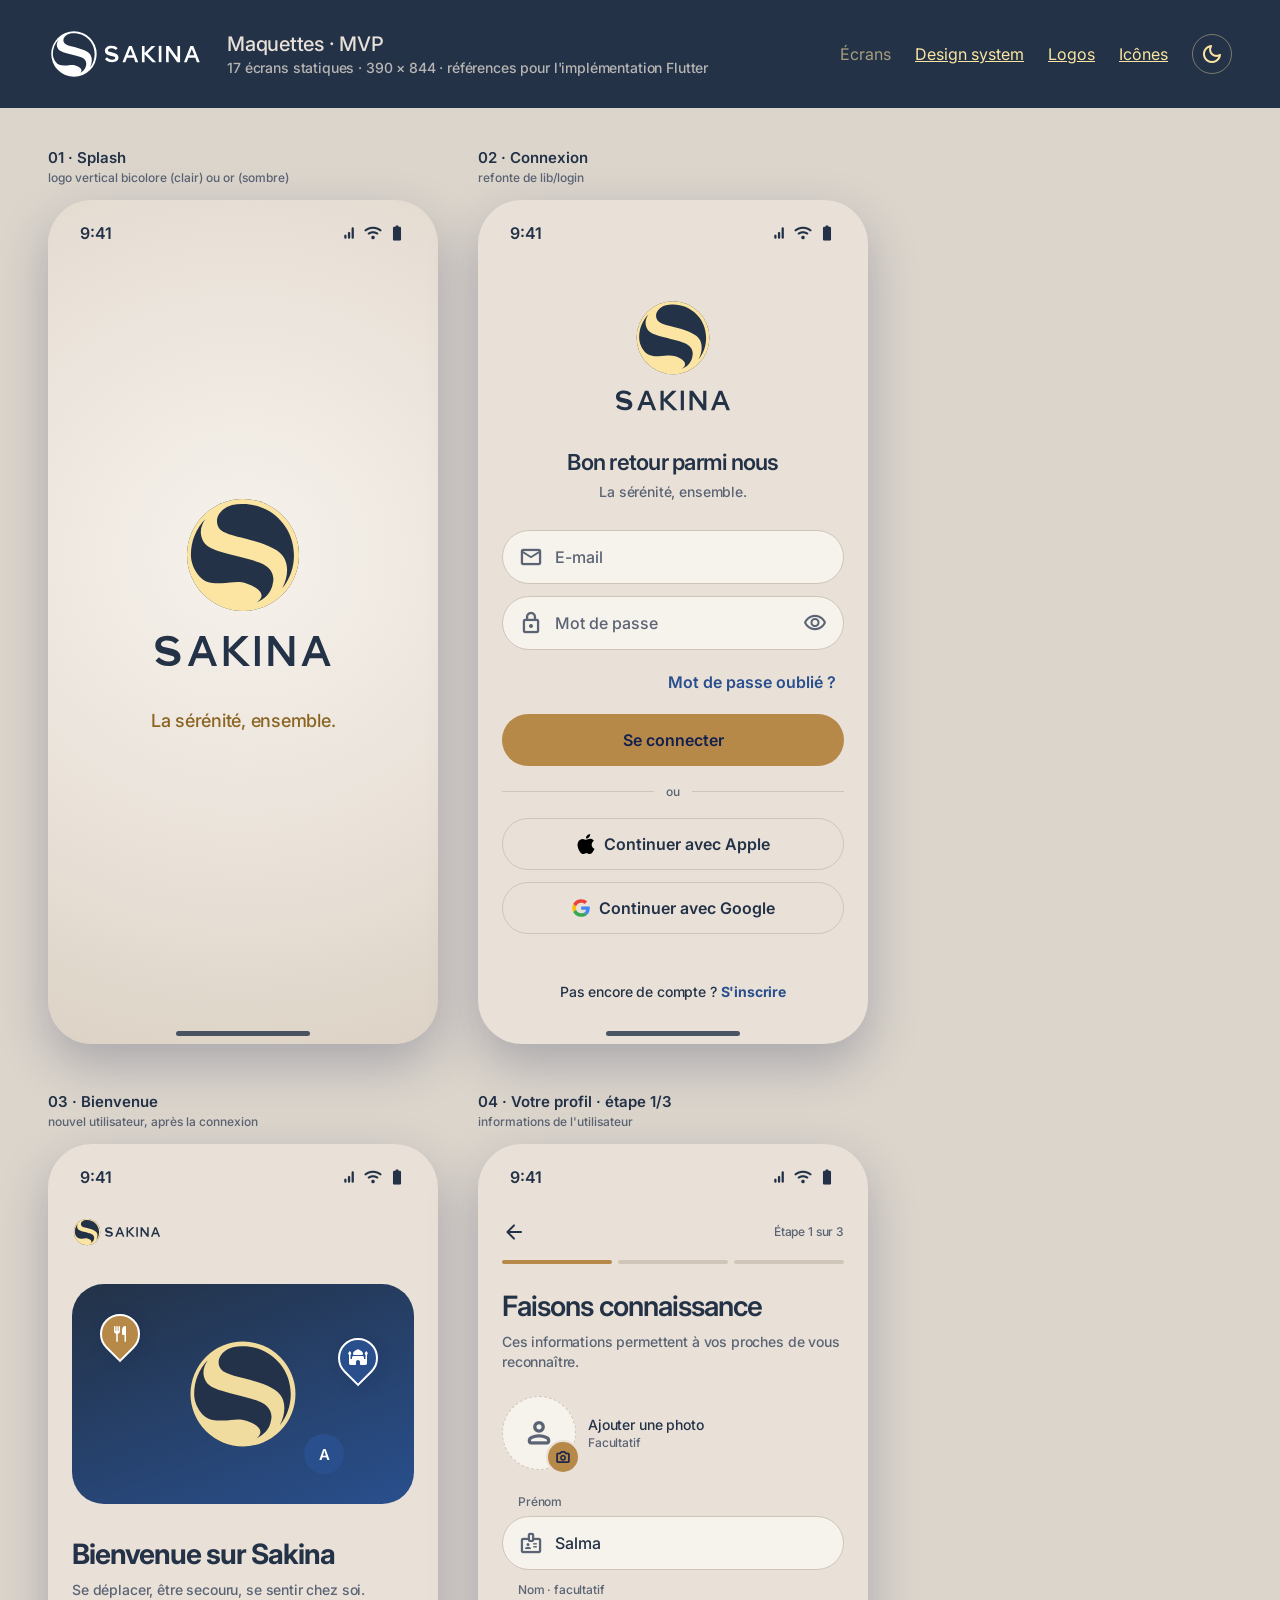
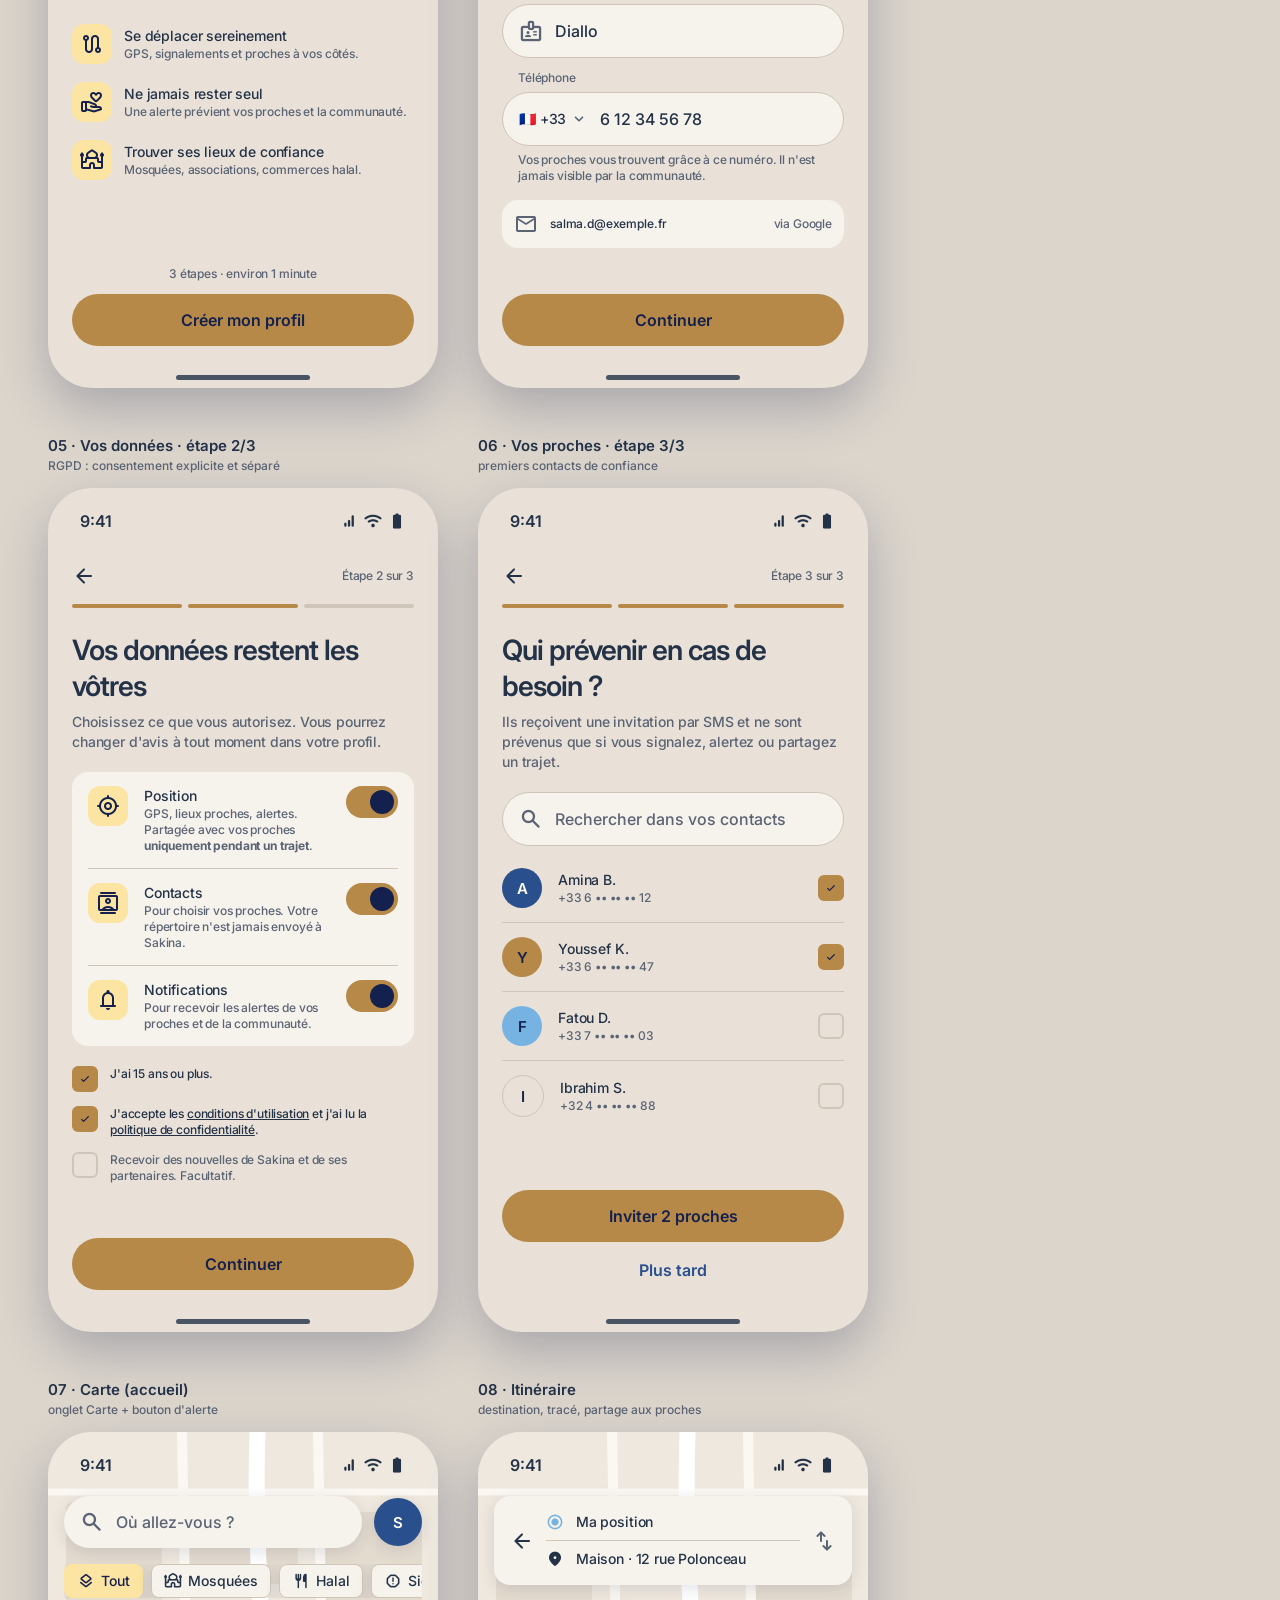
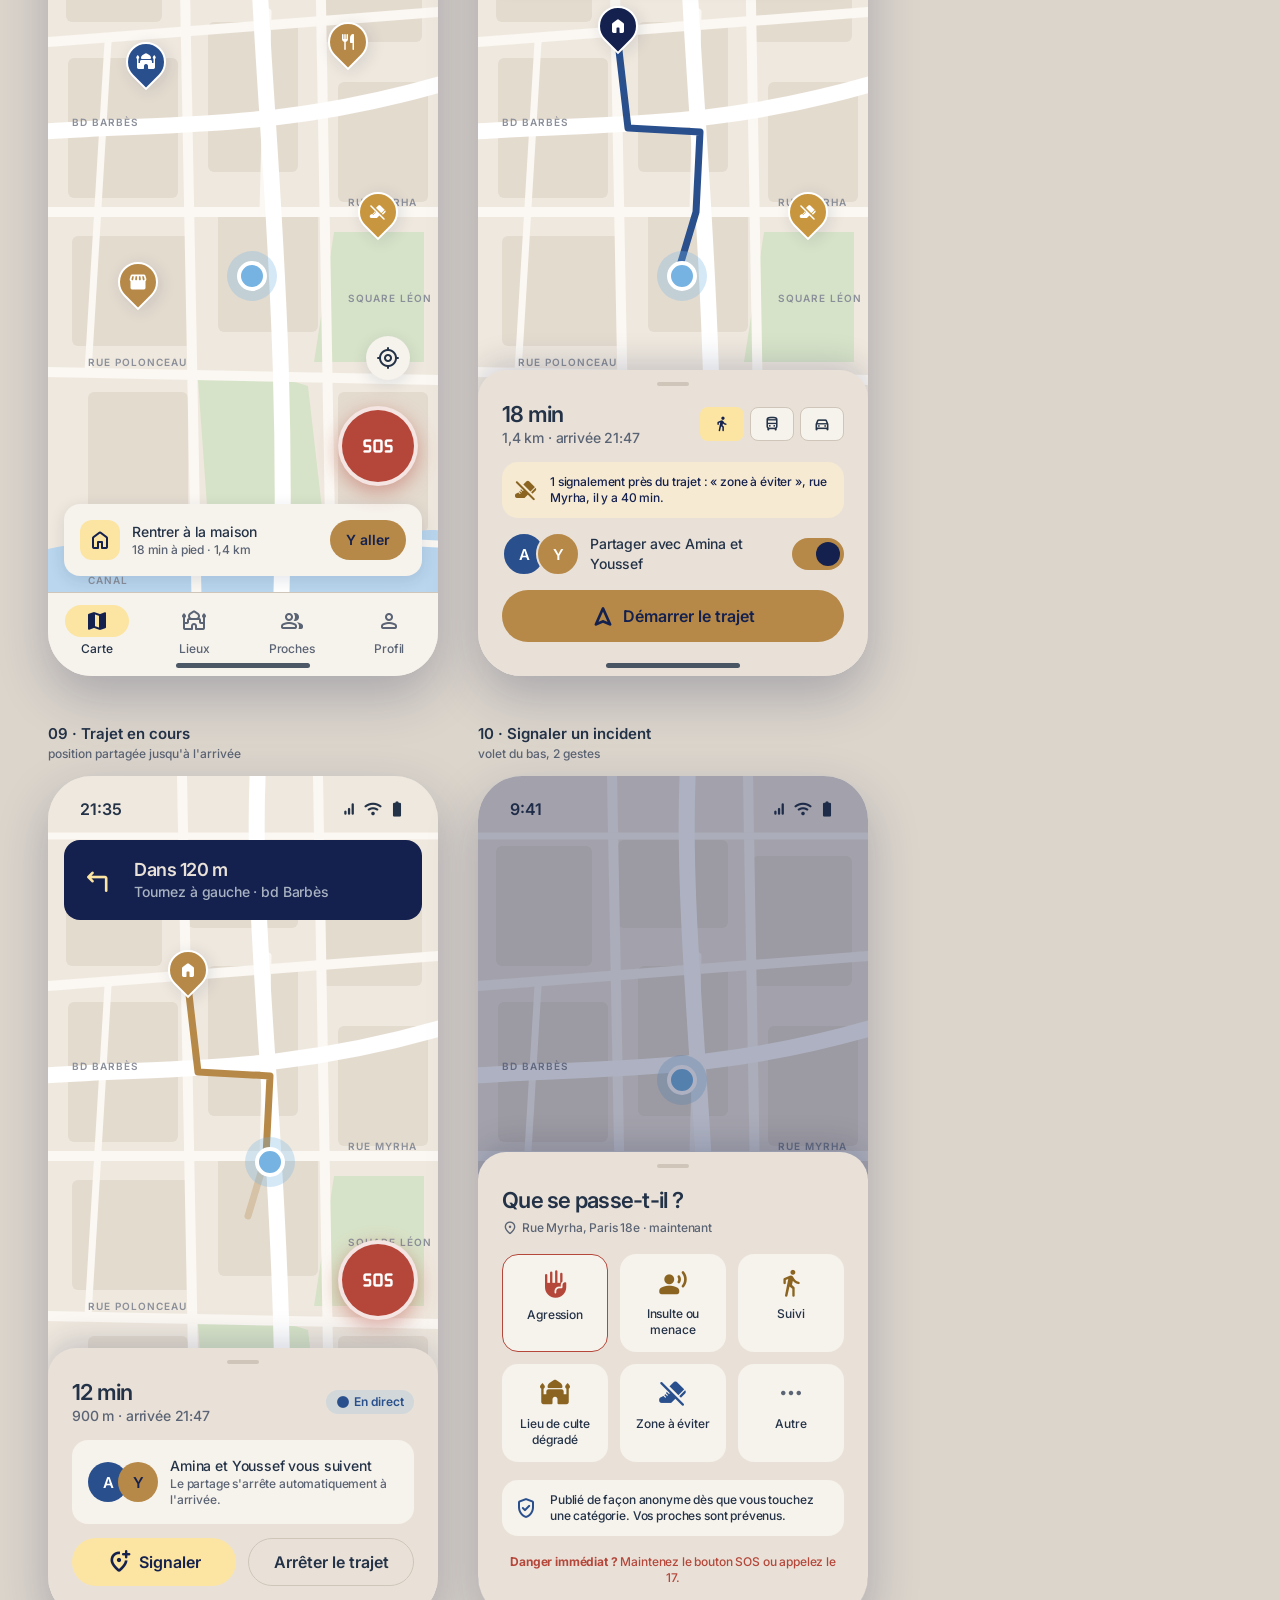
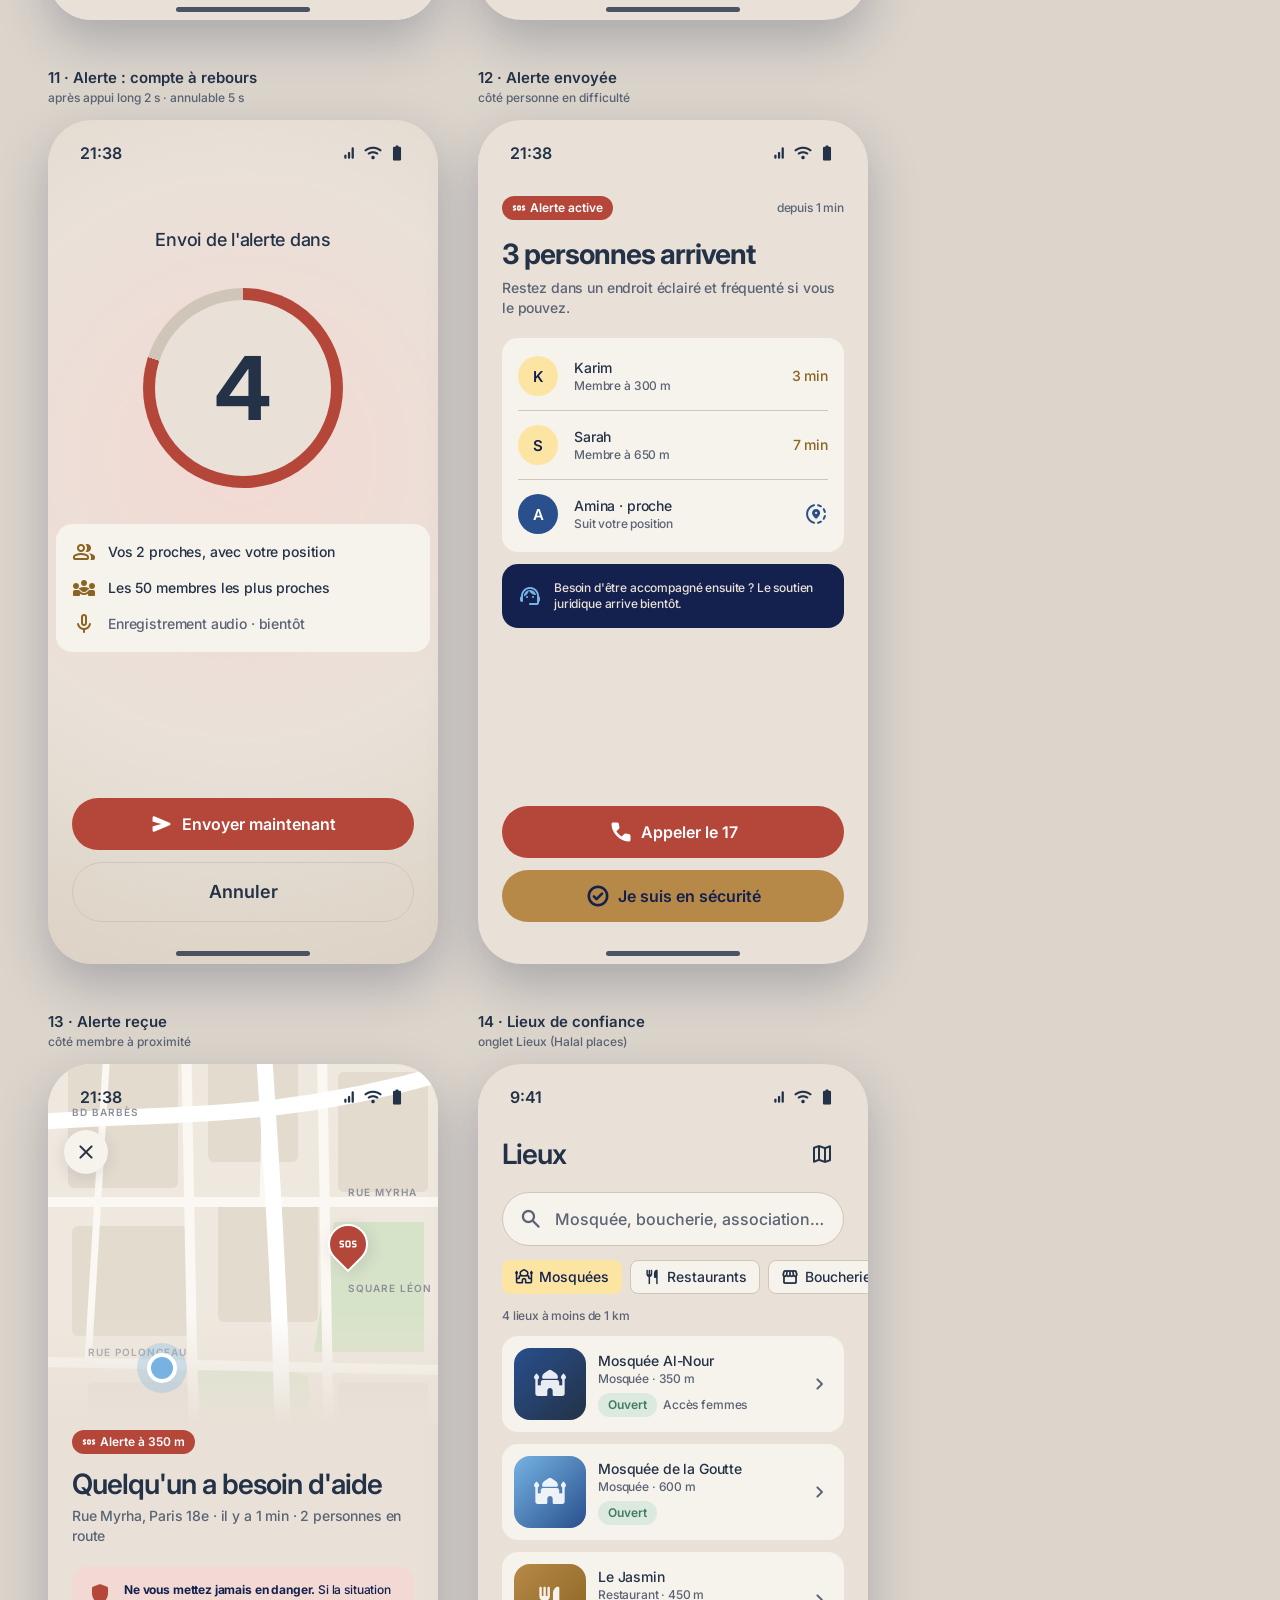
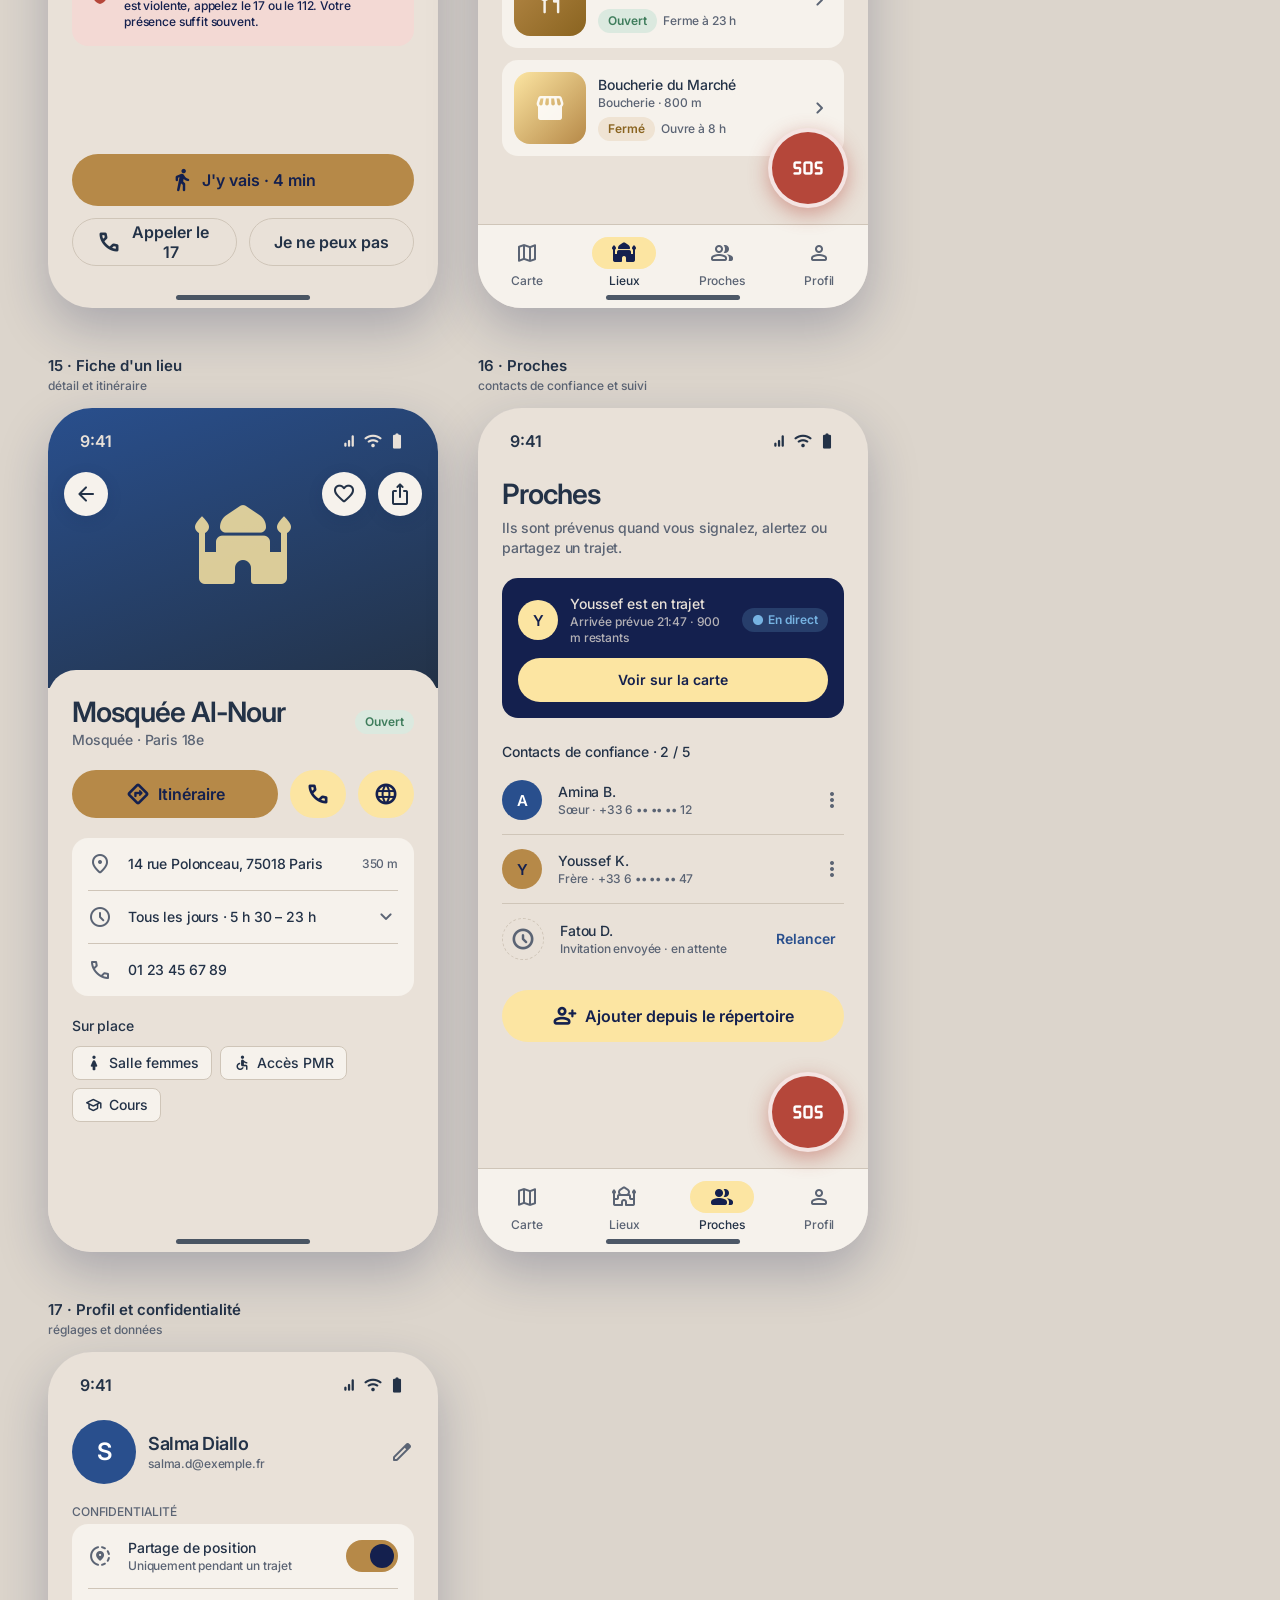
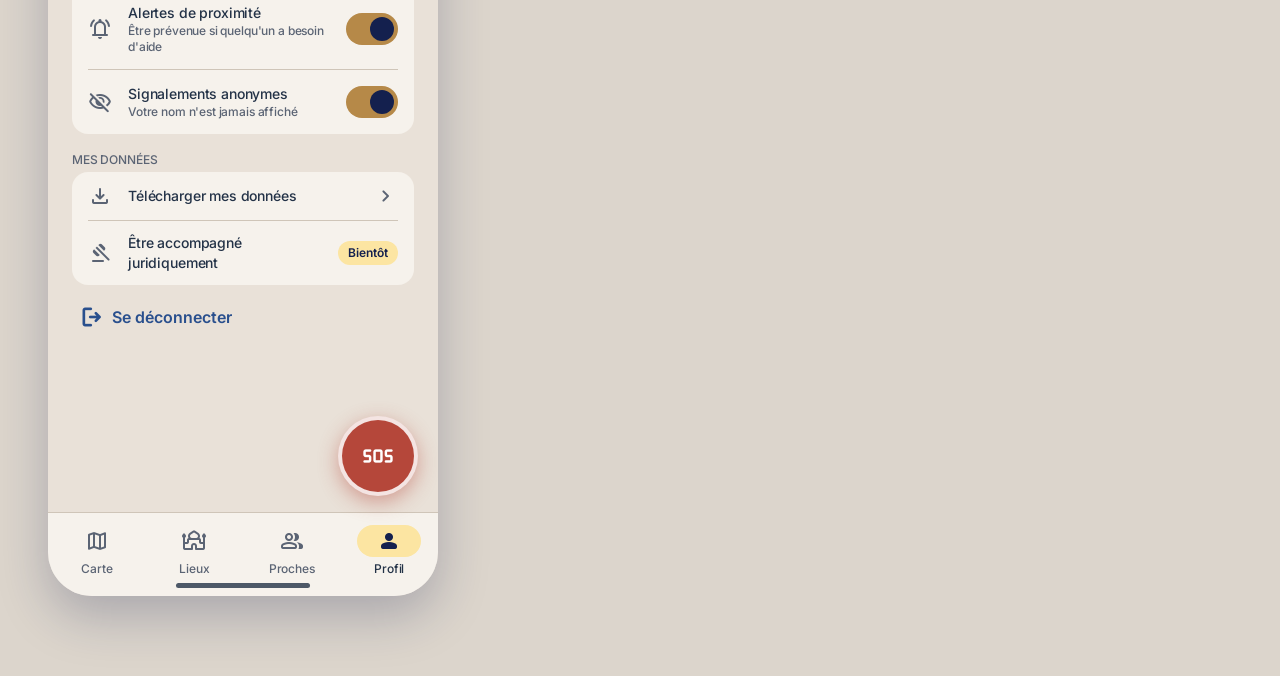
==== commit 839f8536: "feat(icons): add SVG icon set and icons page Export the 73 Material Symbols Rounded icons used by th" ====
--- a/index.html
+++ b/index.html
@@ -129,6 +129,7 @@
     <a href="index.html" aria-current="page">Écrans</a>
     <a href="design-system.html">Design system</a>
     <a href="logos.html">Logos</a>
+    <a href="icons.html">Icônes</a>
     <button class="theme-toggle" type="button" aria-label="Mode sombre" aria-pressed="false"><span class="icon">dark_mode</span></button>
   </nav>
 </header>
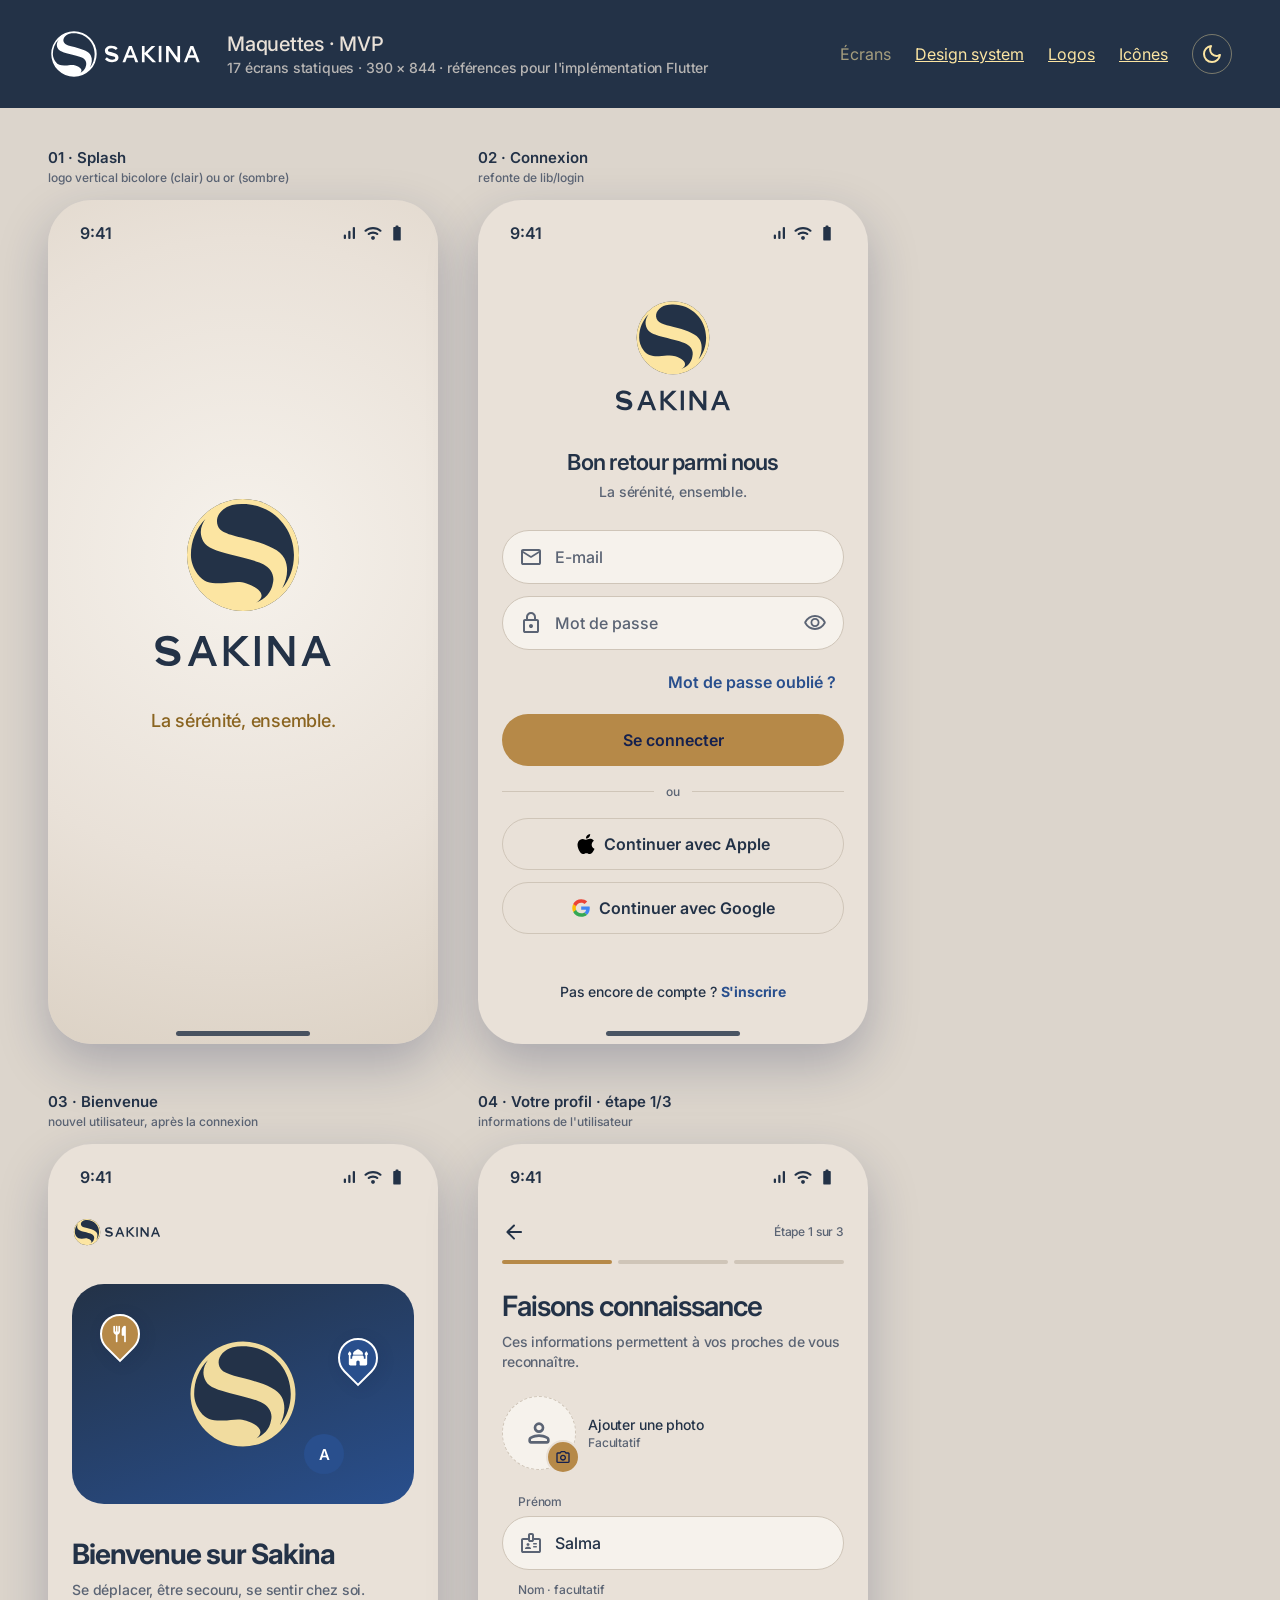
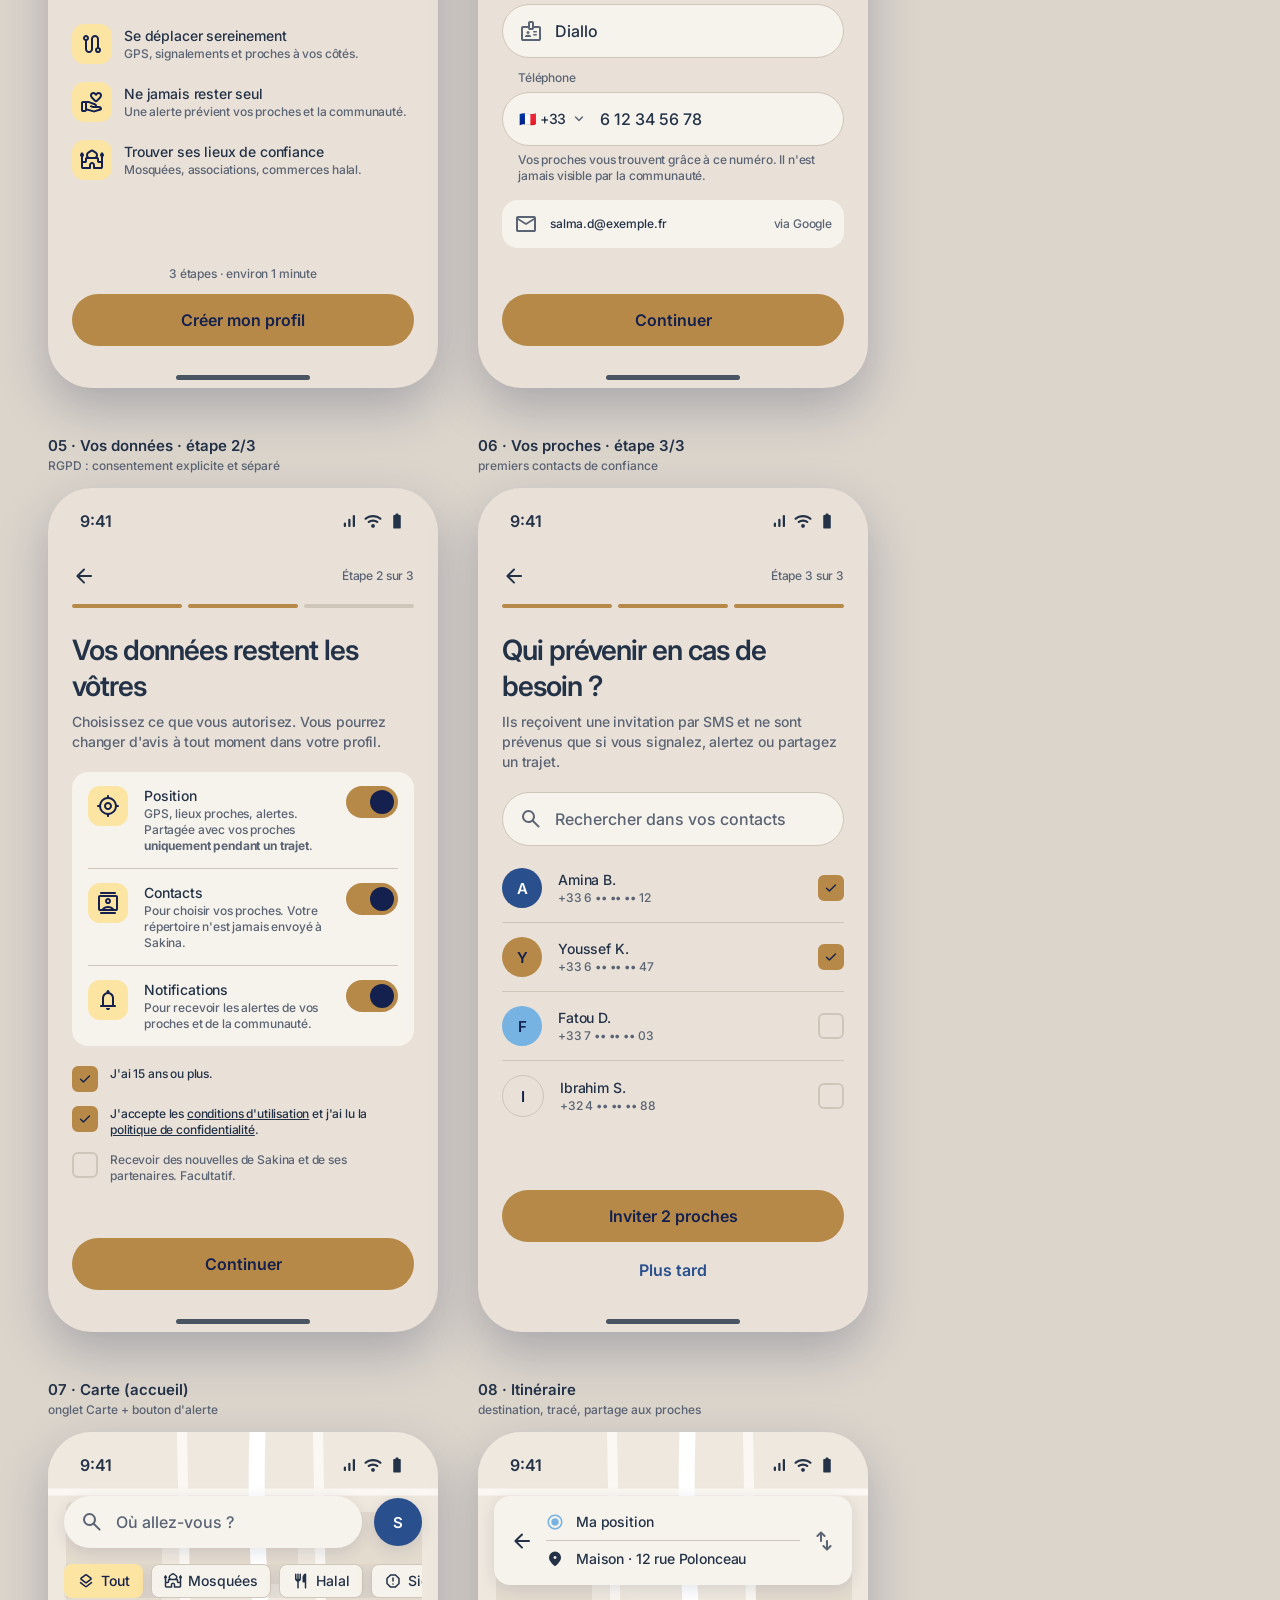
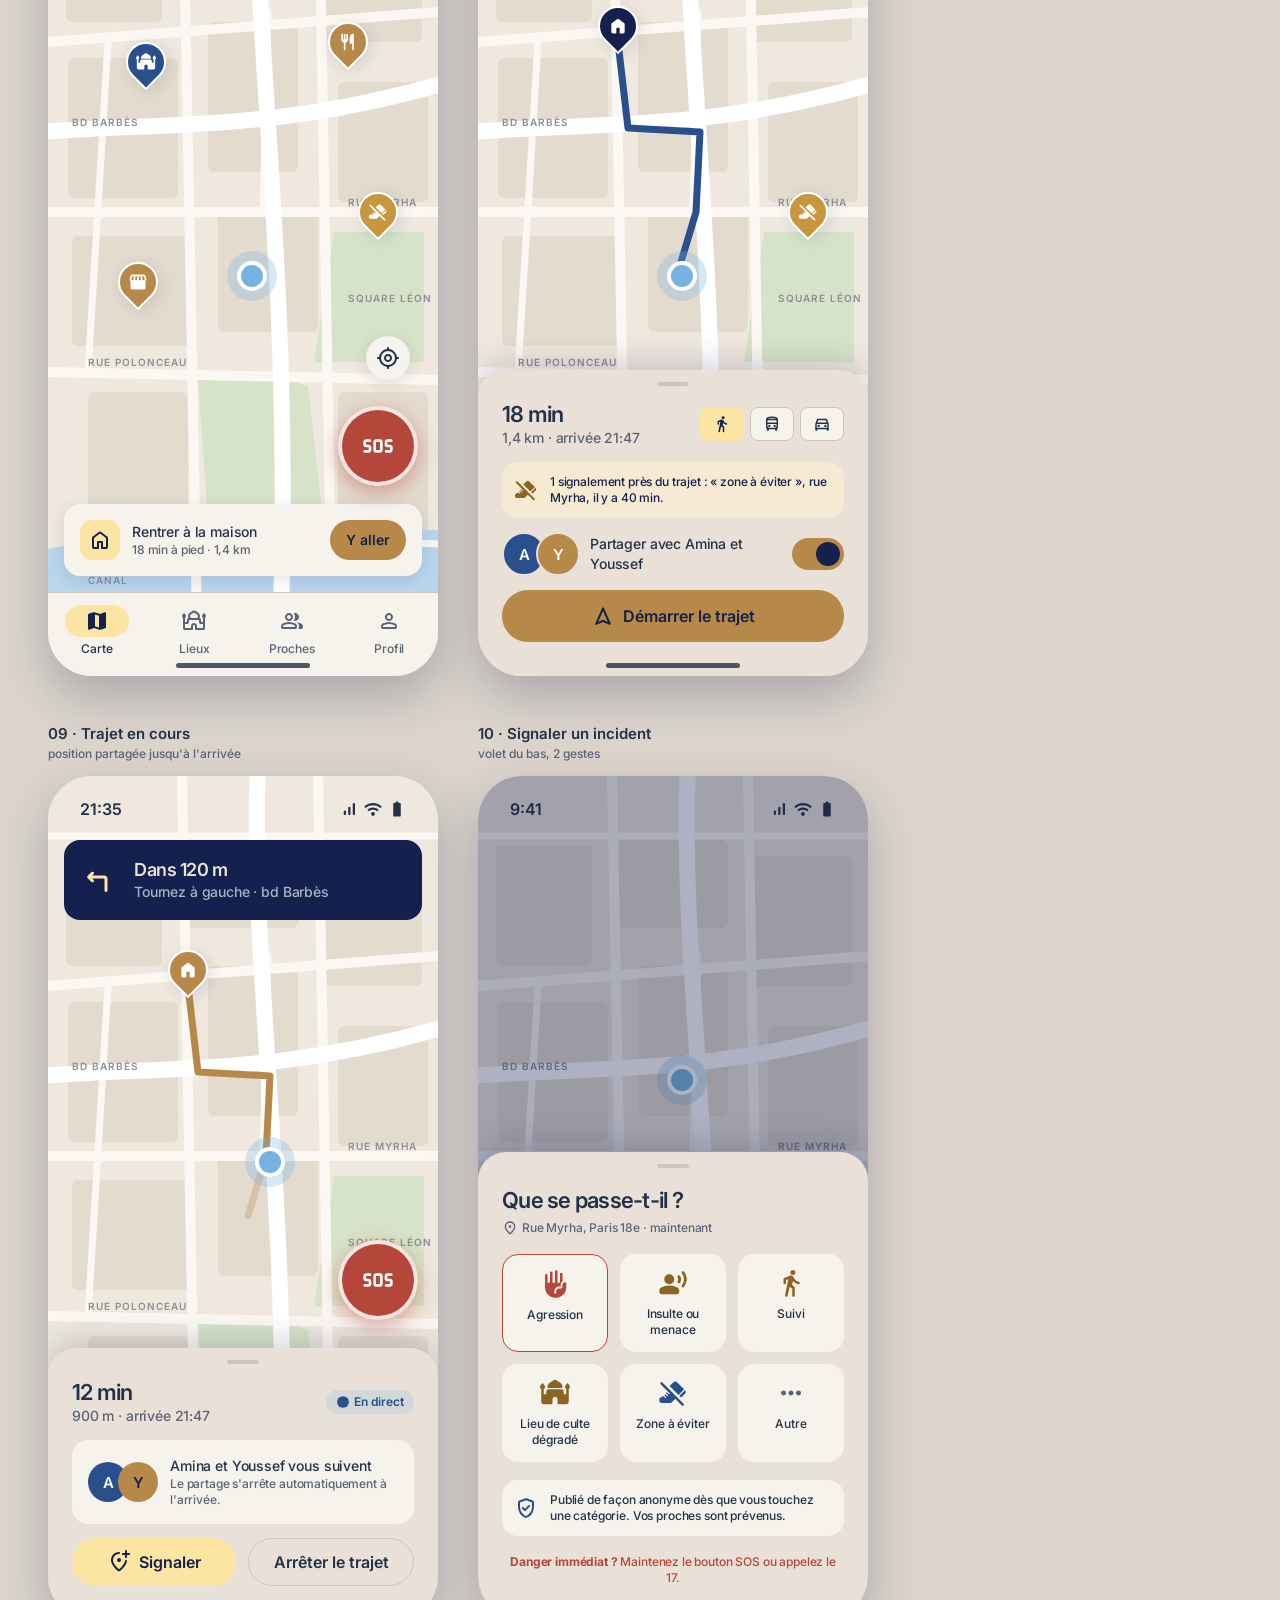
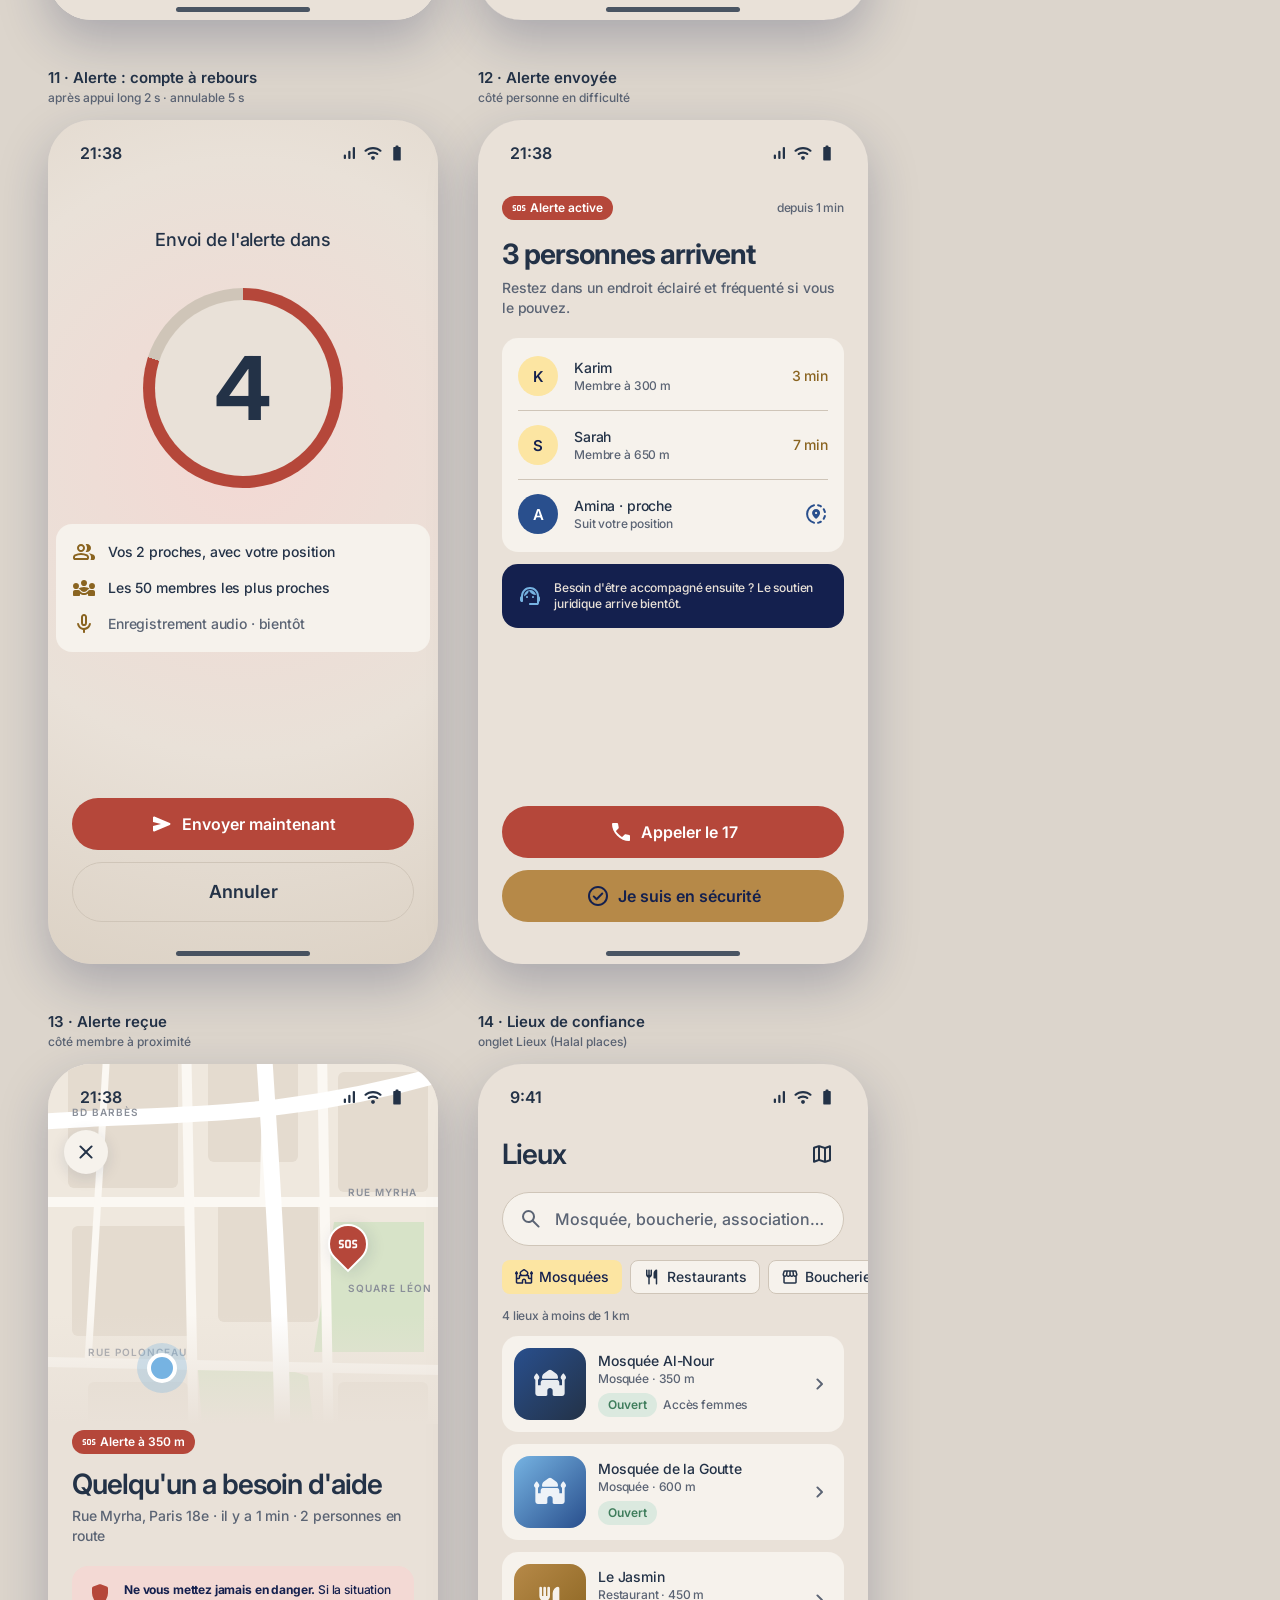
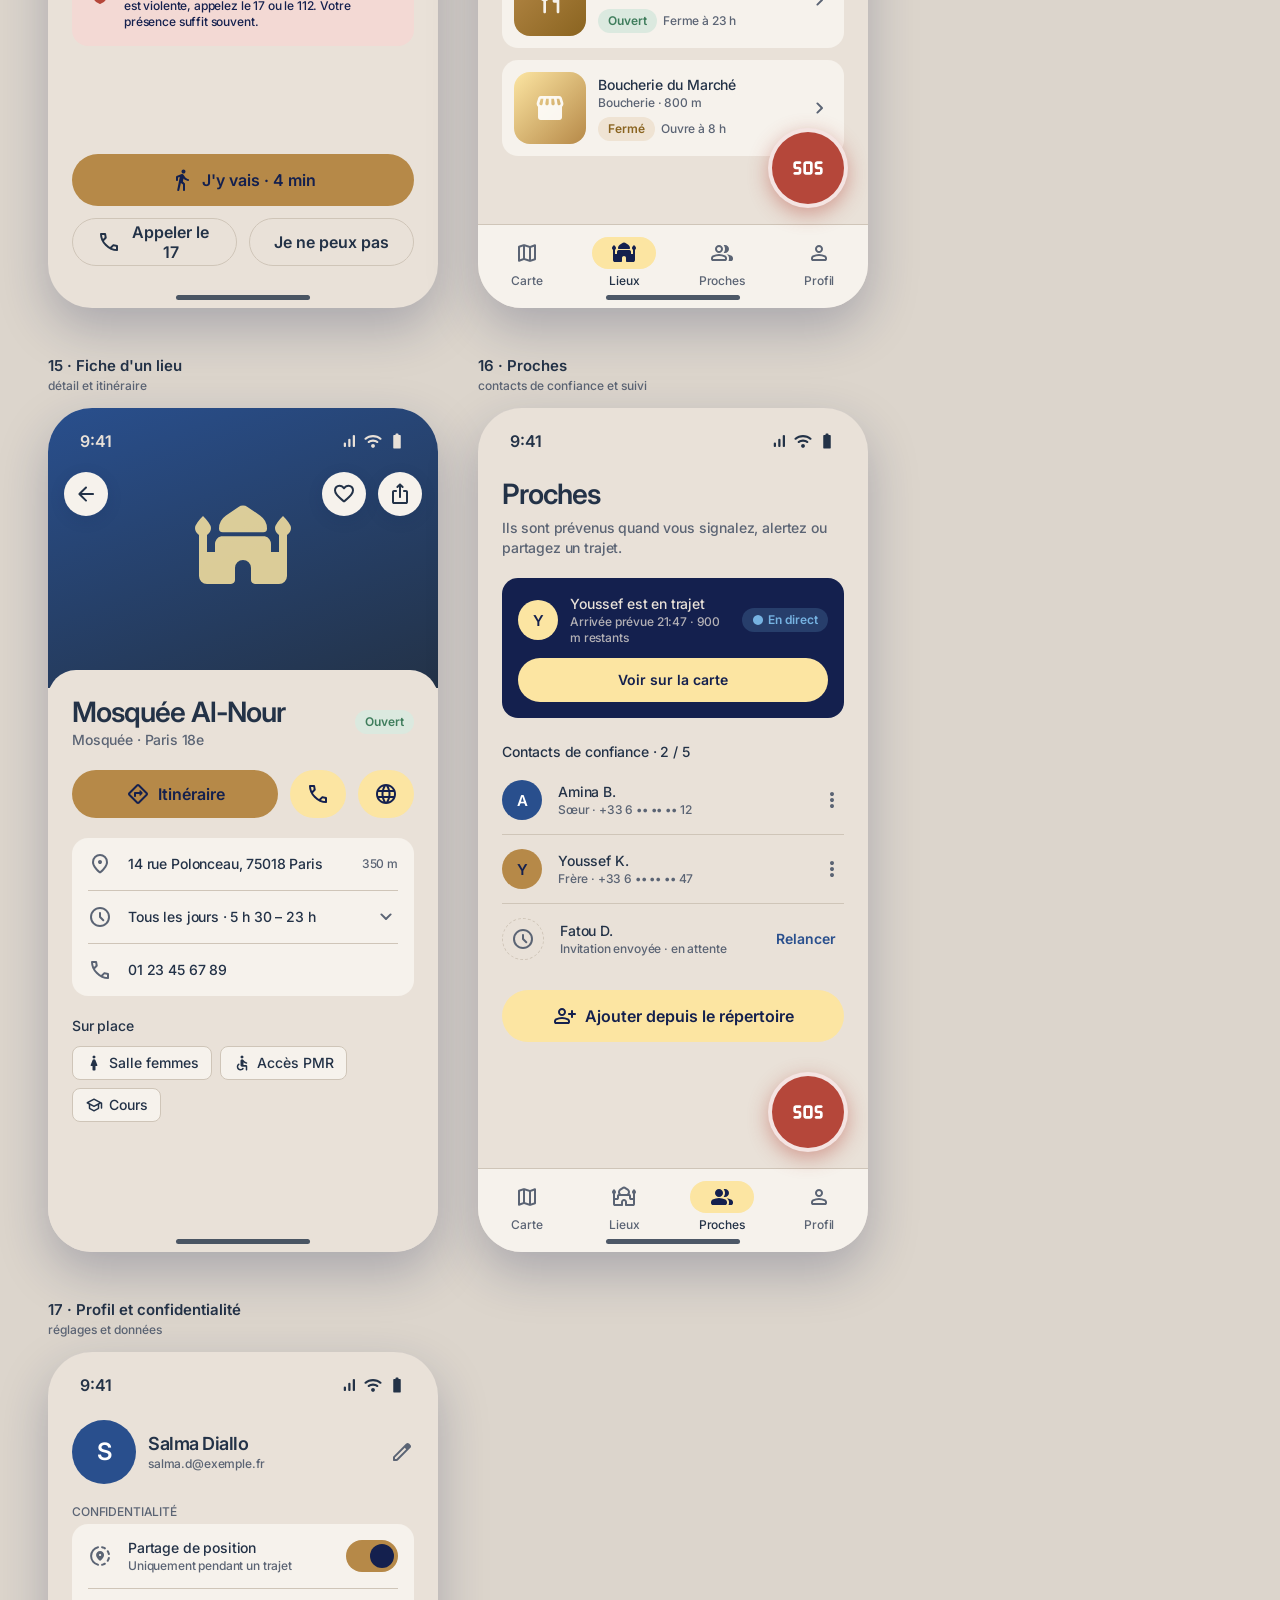
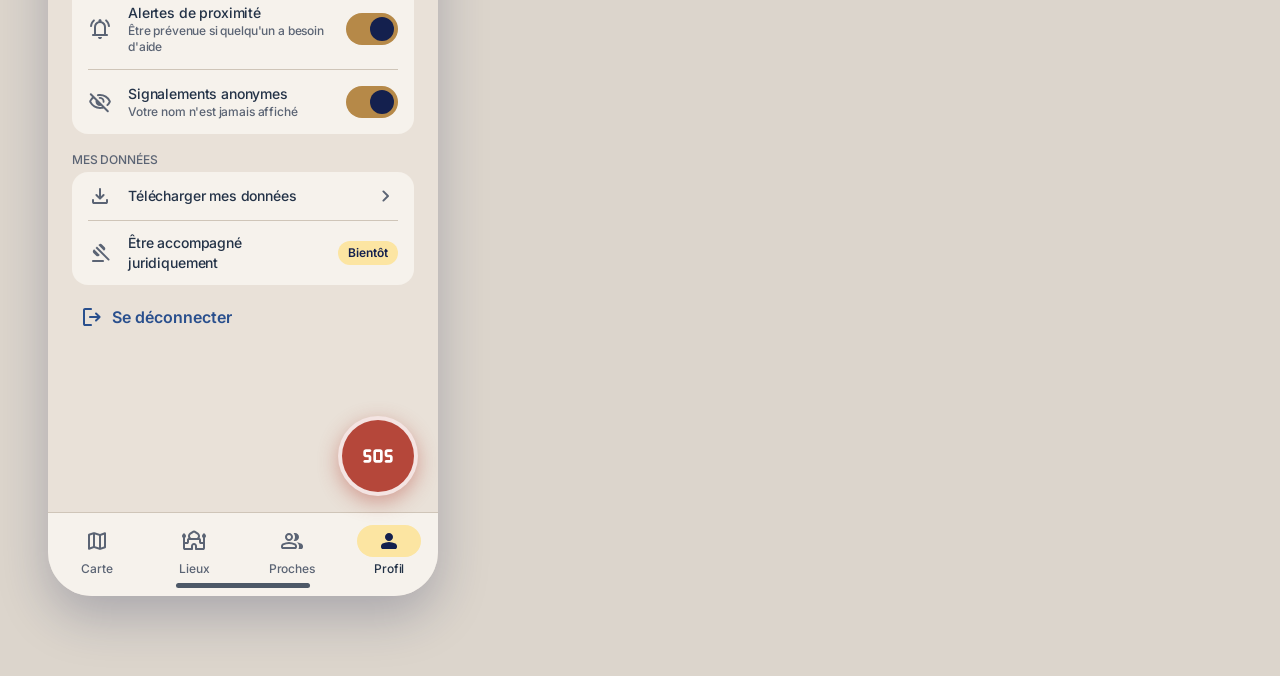
==== commit 4696687d: "refactor(icons): load mockup icons from icons/ SVGs instead of icon font Replace Material Symbols fo" ====
--- a/index.html
+++ b/index.html
@@ -130,7 +130,7 @@
     <a href="design-system.html">Design system</a>
     <a href="logos.html">Logos</a>
     <a href="icons.html">Icônes</a>
-    <button class="theme-toggle" type="button" aria-label="Mode sombre" aria-pressed="false"><span class="icon">dark_mode</span></button>
+    <button class="theme-toggle" type="button" aria-label="Mode sombre" aria-pressed="false"><span class="icon" style="--i:url(icons/dark_mode.svg)"></span></button>
   </nav>
 </header>
 
@@ -139,7 +139,7 @@
 <!-- 01 Splash -->
 <figure><figcaption>01 · Splash<span>logo vertical bicolore (clair) ou or (sombre)</span></figcaption>
 <div class="screen dark splash" data-auto-theme>
-  <div class="status"><span>9:41</span><span class="icons"><span class="icon">signal_cellular_alt</span><span class="icon">wifi</span><span class="icon">battery_full</span></span></div>
+  <div class="status"><span>9:41</span><span class="icons"><span class="icon" style="--i:url(icons/signal_cellular_alt.svg)"></span><span class="icon" style="--i:url(icons/wifi.svg)"></span><span class="icon" style="--i:url(icons/battery_full.svg)"></span></span></div>
   <div class="body" style="align-items:center;justify-content:center;gap:28px;padding-bottom:80px">
     <img class="only-light" src="logos/svg/sakina-vertical-bicolore.svg" alt="Sakina" width="200"><img class="only-dark" src="logos/svg/sakina-vertical-or.svg" alt="Sakina" width="200">
     <div class="title-m" style="color:var(--gold-ink)">La sérénité, ensemble.</div>
@@ -150,14 +150,14 @@
 <!-- 02 Login -->
 <figure><figcaption>02 · Connexion<span>refonte de lib/login</span></figcaption>
 <div class="screen light" data-auto-theme>
-  <div class="status"><span>9:41</span><span class="icons"><span class="icon">signal_cellular_alt</span><span class="icon">wifi</span><span class="icon">battery_full</span></span></div>
+  <div class="status"><span>9:41</span><span class="icons"><span class="icon" style="--i:url(icons/signal_cellular_alt.svg)"></span><span class="icon" style="--i:url(icons/wifi.svg)"></span><span class="icon" style="--i:url(icons/battery_full.svg)"></span></span></div>
   <div class="body" style="padding-bottom:42px">
     <div style="display:flex;justify-content:center;margin:36px 0 28px"><img class="only-light" src="logos/svg/sakina-vertical-bicolore.svg" alt="Sakina" width="130"><img class="only-dark" src="logos/svg/sakina-vertical-or.svg" alt="Sakina" width="130"></div>
     <div class="headline-m" style="text-align:center">Bon retour parmi nous</div>
     <div class="body-m muted" style="text-align:center;margin:6px 0 28px">La sérénité, ensemble.</div>
     <div class="stack" style="gap:12px">
-      <div class="input"><span class="icon">mail</span>E-mail</div>
-      <div class="input"><span class="icon">lock</span><span class="grow">Mot de passe</span><span class="icon">visibility</span></div>
+      <div class="input"><span class="icon" style="--i:url(icons/mail.svg)"></span>E-mail</div>
+      <div class="input"><span class="icon" style="--i:url(icons/lock.svg)"></span><span class="grow">Mot de passe</span><span class="icon" style="--i:url(icons/visibility.svg)"></span></div>
       <div style="text-align:right"><button class="btn text" style="display:inline-flex">Mot de passe oublié ?</button></div>
       <button class="btn block">Se connecter</button>
       <div class="hstack body-s muted" style="margin:6px 0"><div class="divider grow"></div>ou<div class="divider grow"></div></div>
@@ -174,21 +174,21 @@
 <!-- 03 Welcome -->
 <figure><figcaption>03 · Bienvenue<span>nouvel utilisateur, après la connexion</span></figcaption>
 <div class="screen light" data-auto-theme>
-  <div class="status"><span>9:41</span><span class="icons"><span class="icon">signal_cellular_alt</span><span class="icon">wifi</span><span class="icon">battery_full</span></span></div>
+  <div class="status"><span>9:41</span><span class="icons"><span class="icon" style="--i:url(icons/signal_cellular_alt.svg)"></span><span class="icon" style="--i:url(icons/wifi.svg)"></span><span class="icon" style="--i:url(icons/battery_full.svg)"></span></span></div>
   <div class="body" style="padding-bottom:42px">
     <div class="appbar"><img class="only-light" src="logos/svg/sakina-horizontal-bicolore.svg" alt="Sakina" height="30"><img class="only-dark" src="logos/svg/sakina-horizontal-or.svg" alt="Sakina" height="30"></div>
     <div style="margin:24px 0 32px;height:220px;border-radius:32px;background:linear-gradient(160deg,var(--midnight),var(--sapphire));display:grid;place-items:center;position:relative;overflow:hidden">
       <img src="logos/svg/sakina-symbole-bicolore.svg" alt="" width="120" style="opacity:.95">
-      <div style="position:absolute;left:28px;top:30px" class="marker halal"><span class="icon fill">restaurant</span></div>
-      <div style="position:absolute;right:36px;top:54px" class="marker place"><span class="icon fill">mosque</span></div>
+      <div style="position:absolute;left:28px;top:30px" class="marker halal"><span class="icon fill" style="--i:url(icons/restaurant-fill.svg)"></span></div>
+      <div style="position:absolute;right:36px;top:54px" class="marker place"><span class="icon fill" style="--i:url(icons/mosque-fill.svg)"></span></div>
       <div style="position:absolute;right:70px;bottom:30px" class="avatar">A</div>
     </div>
     <div class="display-s">Bienvenue sur Sakina</div>
     <div class="body-m muted" style="margin-top:8px">Se déplacer, être secouru, se sentir chez soi.</div>
     <div class="stack" style="margin-top:24px;gap:18px">
-      <div class="hstack"><div class="lead"><span class="icon">route</span></div><div><div class="title-s">Se déplacer sereinement</div><div class="body-s muted">GPS, signalements et proches à vos côtés.</div></div></div>
-      <div class="hstack"><div class="lead"><span class="icon">volunteer_activism</span></div><div><div class="title-s">Ne jamais rester seul</div><div class="body-s muted">Une alerte prévient vos proches et la communauté.</div></div></div>
-      <div class="hstack"><div class="lead"><span class="icon">mosque</span></div><div><div class="title-s">Trouver ses lieux de confiance</div><div class="body-s muted">Mosquées, associations, commerces halal.</div></div></div>
+      <div class="hstack"><div class="lead"><span class="icon" style="--i:url(icons/route.svg)"></span></div><div><div class="title-s">Se déplacer sereinement</div><div class="body-s muted">GPS, signalements et proches à vos côtés.</div></div></div>
+      <div class="hstack"><div class="lead"><span class="icon" style="--i:url(icons/volunteer_activism.svg)"></span></div><div><div class="title-s">Ne jamais rester seul</div><div class="body-s muted">Une alerte prévient vos proches et la communauté.</div></div></div>
+      <div class="hstack"><div class="lead"><span class="icon" style="--i:url(icons/mosque.svg)"></span></div><div><div class="title-s">Trouver ses lieux de confiance</div><div class="body-s muted">Mosquées, associations, commerces halal.</div></div></div>
     </div>
     <div style="flex:1"></div>
     <div class="body-s muted" style="text-align:center;margin-bottom:12px">3 étapes · environ 1 minute</div>
@@ -200,24 +200,24 @@
 <!-- 04 Profile setup -->
 <figure><figcaption>04 · Votre profil · étape 1/3<span>informations de l'utilisateur</span></figcaption>
 <div class="screen light" data-auto-theme>
-  <div class="status"><span>9:41</span><span class="icons"><span class="icon">signal_cellular_alt</span><span class="icon">wifi</span><span class="icon">battery_full</span></span></div>
+  <div class="status"><span>9:41</span><span class="icons"><span class="icon" style="--i:url(icons/signal_cellular_alt.svg)"></span><span class="icon" style="--i:url(icons/wifi.svg)"></span><span class="icon" style="--i:url(icons/battery_full.svg)"></span></span></div>
   <div class="body" style="padding-bottom:42px">
-    <div class="appbar"><span class="icon">arrow_back</span><div class="grow"></div><span class="body-s muted">Étape 1 sur 3</span></div>
+    <div class="appbar"><span class="icon" style="--i:url(icons/arrow_back.svg)"></span><div class="grow"></div><span class="body-s muted">Étape 1 sur 3</span></div>
     <div class="steps"><i class="on"></i><i></i><i></i></div>
     <div class="headline-l" style="margin-top:24px">Faisons connaissance</div>
     <div class="body-m muted" style="margin:8px 0 24px">Ces informations permettent à vos proches de vous reconnaître.</div>
     <div class="hstack" style="margin-bottom:24px">
-      <div style="position:relative"><div class="avatar" style="width:72px;height:72px;background:var(--surface-card);color:var(--on-surface-muted);border:1.5px dashed var(--outline)"><span class="icon" style="font-size:32px">person</span></div>
-        <div class="avatar" style="position:absolute;right:-4px;bottom:-4px;width:30px;height:30px;background:var(--primary);color:var(--on-primary);border:2px solid var(--surface)"><span class="icon" style="font-size:16px">photo_camera</span></div></div>
+      <div style="position:relative"><div class="avatar" style="width:72px;height:72px;background:var(--surface-card);color:var(--on-surface-muted);border:1.5px dashed var(--outline)"><span class="icon" style="--i:url(icons/person.svg);font-size:32px"></span></div>
+        <div class="avatar" style="position:absolute;right:-4px;bottom:-4px;width:30px;height:30px;background:var(--primary);color:var(--on-primary);border:2px solid var(--surface)"><span class="icon" style="--i:url(icons/photo_camera.svg);font-size:16px"></span></div></div>
       <div><div class="title-s">Ajouter une photo</div><div class="body-s muted">Facultatif</div></div>
     </div>
     <div class="stack" style="gap:12px">
-      <div><div class="label-m muted" style="margin:0 0 6px 16px">Prénom</div><div class="input filled"><span class="icon muted">badge</span>Salma</div></div>
-      <div><div class="label-m muted" style="margin:0 0 6px 16px">Nom · facultatif</div><div class="input filled"><span class="icon muted">badge</span>Diallo</div></div>
-      <div><div class="label-m muted" style="margin:0 0 6px 16px">Téléphone</div><div class="input filled"><span class="title-s">🇫🇷 +33</span><span class="icon muted" style="font-size:18px;margin-left:-8px">expand_more</span>6 12 34 56 78</div>
+      <div><div class="label-m muted" style="margin:0 0 6px 16px">Prénom</div><div class="input filled"><span class="icon muted" style="--i:url(icons/badge.svg)"></span>Salma</div></div>
+      <div><div class="label-m muted" style="margin:0 0 6px 16px">Nom · facultatif</div><div class="input filled"><span class="icon muted" style="--i:url(icons/badge.svg)"></span>Diallo</div></div>
+      <div><div class="label-m muted" style="margin:0 0 6px 16px">Téléphone</div><div class="input filled"><span class="title-s">🇫🇷 +33</span><span class="icon muted" style="--i:url(icons/expand_more.svg);font-size:18px;margin-left:-8px"></span>6 12 34 56 78</div>
         <div class="body-s muted" style="margin:6px 16px 0">Vos proches vous trouvent grâce à ce numéro. Il n'est jamais visible par la communauté.</div></div>
     </div>
-    <div class="card hstack" style="margin-top:16px;padding:12px"><span class="icon muted">mail</span><div class="grow body-s">salma.d@exemple.fr</div><span class="body-s muted">via Google</span></div>
+    <div class="card hstack" style="margin-top:16px;padding:12px"><span class="icon muted" style="--i:url(icons/mail.svg)"></span><div class="grow body-s">salma.d@exemple.fr</div><span class="body-s muted">via Google</span></div>
     <div style="flex:1"></div>
     <button class="btn block">Continuer</button>
   </div>
@@ -227,22 +227,22 @@
 <!-- 05 Consents -->
 <figure><figcaption>05 · Vos données · étape 2/3<span>RGPD : consentement explicite et séparé</span></figcaption>
 <div class="screen light" data-auto-theme>
-  <div class="status"><span>9:41</span><span class="icons"><span class="icon">signal_cellular_alt</span><span class="icon">wifi</span><span class="icon">battery_full</span></span></div>
+  <div class="status"><span>9:41</span><span class="icons"><span class="icon" style="--i:url(icons/signal_cellular_alt.svg)"></span><span class="icon" style="--i:url(icons/wifi.svg)"></span><span class="icon" style="--i:url(icons/battery_full.svg)"></span></span></div>
   <div class="body" style="padding-bottom:42px">
-    <div class="appbar"><span class="icon">arrow_back</span><div class="grow"></div><span class="body-s muted">Étape 2 sur 3</span></div>
+    <div class="appbar"><span class="icon" style="--i:url(icons/arrow_back.svg)"></span><div class="grow"></div><span class="body-s muted">Étape 2 sur 3</span></div>
     <div class="steps"><i class="on"></i><i class="on"></i><i></i></div>
     <div class="headline-l" style="margin-top:24px">Vos données restent les vôtres</div>
     <div class="body-m muted" style="margin:8px 0 20px">Choisissez ce que vous autorisez. Vous pourrez changer d'avis à tout moment dans votre profil.</div>
     <div class="card" style="padding:0 16px">
-      <div class="tile" style="align-items:flex-start"><div class="lead"><span class="icon">my_location</span></div><div class="grow"><div class="title-s">Position</div><div class="body-s muted">GPS, lieux proches, alertes. Partagée avec vos proches <b>uniquement pendant un trajet</b>.</div></div><div class="switch on"></div></div>
-      <div class="divider"></div>
-      <div class="tile" style="align-items:flex-start"><div class="lead"><span class="icon">contacts</span></div><div class="grow"><div class="title-s">Contacts</div><div class="body-s muted">Pour choisir vos proches. Votre répertoire n'est jamais envoyé à Sakina.</div></div><div class="switch on"></div></div>
-      <div class="divider"></div>
-      <div class="tile" style="align-items:flex-start"><div class="lead"><span class="icon">notifications</span></div><div class="grow"><div class="title-s">Notifications</div><div class="body-s muted">Pour recevoir les alertes de vos proches et de la communauté.</div></div><div class="switch on"></div></div>
+      <div class="tile" style="align-items:flex-start"><div class="lead"><span class="icon" style="--i:url(icons/my_location.svg)"></span></div><div class="grow"><div class="title-s">Position</div><div class="body-s muted">GPS, lieux proches, alertes. Partagée avec vos proches <b>uniquement pendant un trajet</b>.</div></div><div class="switch on"></div></div>
+      <div class="divider"></div>
+      <div class="tile" style="align-items:flex-start"><div class="lead"><span class="icon" style="--i:url(icons/contacts.svg)"></span></div><div class="grow"><div class="title-s">Contacts</div><div class="body-s muted">Pour choisir vos proches. Votre répertoire n'est jamais envoyé à Sakina.</div></div><div class="switch on"></div></div>
+      <div class="divider"></div>
+      <div class="tile" style="align-items:flex-start"><div class="lead"><span class="icon" style="--i:url(icons/notifications.svg)"></span></div><div class="grow"><div class="title-s">Notifications</div><div class="body-s muted">Pour recevoir les alertes de vos proches et de la communauté.</div></div><div class="switch on"></div></div>
     </div>
     <div class="stack" style="gap:14px;margin-top:20px">
-      <div class="hstack" style="align-items:flex-start"><span class="check on"><span class="icon" style="font-size:16px">check</span></span><div class="body-s">J'ai 15 ans ou plus.</div></div>
-      <div class="hstack" style="align-items:flex-start"><span class="check on"><span class="icon" style="font-size:16px">check</span></span><div class="body-s">J'accepte les <u>conditions d'utilisation</u> et j'ai lu la <u>politique de confidentialité</u>.</div></div>
+      <div class="hstack" style="align-items:flex-start"><span class="check on"><span class="icon" style="--i:url(icons/check.svg);font-size:16px"></span></span><div class="body-s">J'ai 15 ans ou plus.</div></div>
+      <div class="hstack" style="align-items:flex-start"><span class="check on"><span class="icon" style="--i:url(icons/check.svg);font-size:16px"></span></span><div class="body-s">J'accepte les <u>conditions d'utilisation</u> et j'ai lu la <u>politique de confidentialité</u>.</div></div>
       <div class="hstack" style="align-items:flex-start"><span class="check"></span><div class="body-s muted">Recevoir des nouvelles de Sakina et de ses partenaires. Facultatif.</div></div>
     </div>
     <div style="flex:1"></div>
@@ -254,17 +254,17 @@
 <!-- 06 First trusted contacts -->
 <figure><figcaption>06 · Vos proches · étape 3/3<span>premiers contacts de confiance</span></figcaption>
 <div class="screen light" data-auto-theme>
-  <div class="status"><span>9:41</span><span class="icons"><span class="icon">signal_cellular_alt</span><span class="icon">wifi</span><span class="icon">battery_full</span></span></div>
+  <div class="status"><span>9:41</span><span class="icons"><span class="icon" style="--i:url(icons/signal_cellular_alt.svg)"></span><span class="icon" style="--i:url(icons/wifi.svg)"></span><span class="icon" style="--i:url(icons/battery_full.svg)"></span></span></div>
   <div class="body" style="padding-bottom:42px">
-    <div class="appbar"><span class="icon">arrow_back</span><div class="grow"></div><span class="body-s muted">Étape 3 sur 3</span></div>
+    <div class="appbar"><span class="icon" style="--i:url(icons/arrow_back.svg)"></span><div class="grow"></div><span class="body-s muted">Étape 3 sur 3</span></div>
     <div class="steps"><i class="on"></i><i class="on"></i><i class="on"></i></div>
     <div class="headline-l" style="margin-top:24px">Qui prévenir en cas de besoin ?</div>
     <div class="body-m muted" style="margin:8px 0 20px">Ils reçoivent une invitation par SMS et ne sont prévenus que si vous signalez, alertez ou partagez un trajet.</div>
-    <div class="input"><span class="icon">search</span>Rechercher dans vos contacts</div>
+    <div class="input"><span class="icon" style="--i:url(icons/search.svg)"></span>Rechercher dans vos contacts</div>
     <div class="stack" style="gap:0;margin-top:8px">
-      <div class="tile"><div class="avatar">A</div><div class="grow"><div class="title-s">Amina B.</div><div class="body-s muted">+33 6 •• •• •• 12</div></div><span class="check on"><span class="icon" style="font-size:16px">check</span></span></div>
-      <div class="divider"></div>
-      <div class="tile"><div class="avatar" style="background:var(--gold);color:var(--navy)">Y</div><div class="grow"><div class="title-s">Youssef K.</div><div class="body-s muted">+33 6 •• •• •• 47</div></div><span class="check on"><span class="icon" style="font-size:16px">check</span></span></div>
+      <div class="tile"><div class="avatar">A</div><div class="grow"><div class="title-s">Amina B.</div><div class="body-s muted">+33 6 •• •• •• 12</div></div><span class="check on"><span class="icon" style="--i:url(icons/check.svg);font-size:16px"></span></span></div>
+      <div class="divider"></div>
+      <div class="tile"><div class="avatar" style="background:var(--gold);color:var(--navy)">Y</div><div class="grow"><div class="title-s">Youssef K.</div><div class="body-s muted">+33 6 •• •• •• 47</div></div><span class="check on"><span class="icon" style="--i:url(icons/check.svg);font-size:16px"></span></span></div>
       <div class="divider"></div>
       <div class="tile"><div class="avatar" style="background:var(--sky);color:var(--navy)">F</div><div class="grow"><div class="title-s">Fatou D.</div><div class="body-s muted">+33 7 •• •• •• 03</div></div><span class="check"></span></div>
       <div class="divider"></div>
@@ -281,38 +281,38 @@
 <figure><figcaption>07 · Carte (accueil)<span>onglet Carte + bouton d'alerte</span></figcaption>
 <div class="screen light" data-auto-theme>
   <div class="map"><svg><use href="#map"/></svg></div>
-  <div class="pin" style="left:98px;top:250px"><div class="marker place"><span class="icon fill">mosque</span></div></div>
-  <div class="pin" style="left:300px;top:230px"><div class="marker halal"><span class="icon fill">restaurant</span></div></div>
-  <div class="pin" style="left:330px;top:400px"><div class="marker report"><span class="icon fill">do_not_step</span></div></div>
-  <div class="pin" style="left:90px;top:470px"><div class="marker halal"><span class="icon fill">storefront</span></div></div>
+  <div class="pin" style="left:98px;top:250px"><div class="marker place"><span class="icon fill" style="--i:url(icons/mosque-fill.svg)"></span></div></div>
+  <div class="pin" style="left:300px;top:230px"><div class="marker halal"><span class="icon fill" style="--i:url(icons/restaurant-fill.svg)"></span></div></div>
+  <div class="pin" style="left:330px;top:400px"><div class="marker report"><span class="icon fill" style="--i:url(icons/do_not_step-fill.svg)"></span></div></div>
+  <div class="pin" style="left:90px;top:470px"><div class="marker halal"><span class="icon fill" style="--i:url(icons/storefront-fill.svg)"></span></div></div>
   <div class="me" style="left:200px;top:440px"></div>
-  <div class="status"><span>9:41</span><span class="icons"><span class="icon">signal_cellular_alt</span><span class="icon">wifi</span><span class="icon">battery_full</span></span></div>
+  <div class="status"><span>9:41</span><span class="icons"><span class="icon" style="--i:url(icons/signal_cellular_alt.svg)"></span><span class="icon" style="--i:url(icons/wifi.svg)"></span><span class="icon" style="--i:url(icons/battery_full.svg)"></span></span></div>
   <div style="position:relative;z-index:4;padding:4px 16px 0" class="stack">
     <div class="hstack">
-      <div class="input grow" style="box-shadow:var(--shadow);border:0"><span class="icon">search</span>Où allez-vous ?</div>
+      <div class="input grow" style="box-shadow:var(--shadow);border:0"><span class="icon" style="--i:url(icons/search.svg)"></span>Où allez-vous ?</div>
       <div class="avatar" style="width:48px;height:48px;box-shadow:var(--shadow)">S</div>
     </div>
     <div class="hstack" style="gap:8px;overflow:hidden">
-      <span class="chip selected" style="box-shadow:var(--shadow)"><span class="icon">layers</span>Tout</span>
-      <span class="chip" style="box-shadow:var(--shadow)"><span class="icon">mosque</span>Mosquées</span>
-      <span class="chip" style="box-shadow:var(--shadow)"><span class="icon">restaurant</span>Halal</span>
-      <span class="chip" style="box-shadow:var(--shadow)"><span class="icon">report</span>Signalements</span>
-    </div>
-  </div>
-  <div class="iconbtn filled" style="position:absolute;right:28px;bottom:296px;z-index:4;background:var(--surface-card)"><span class="icon">my_location</span></div>
+      <span class="chip selected" style="box-shadow:var(--shadow)"><span class="icon" style="--i:url(icons/layers.svg)"></span>Tout</span>
+      <span class="chip" style="box-shadow:var(--shadow)"><span class="icon" style="--i:url(icons/mosque.svg)"></span>Mosquées</span>
+      <span class="chip" style="box-shadow:var(--shadow)"><span class="icon" style="--i:url(icons/restaurant.svg)"></span>Halal</span>
+      <span class="chip" style="box-shadow:var(--shadow)"><span class="icon" style="--i:url(icons/report.svg)"></span>Signalements</span>
+    </div>
+  </div>
+  <div class="iconbtn filled" style="position:absolute;right:28px;bottom:296px;z-index:4;background:var(--surface-card)"><span class="icon" style="--i:url(icons/my_location.svg)"></span></div>
   <div class="card" style="position:absolute;left:16px;right:16px;bottom:100px;z-index:4;box-shadow:var(--shadow)">
     <div class="hstack">
-      <div class="lead"><span class="icon">home</span></div>
+      <div class="lead"><span class="icon" style="--i:url(icons/home.svg)"></span></div>
       <div class="grow"><div class="title-s">Rentrer à la maison</div><div class="body-s muted">18 min à pied · 1,4 km</div></div>
       <button class="btn" style="height:40px;padding:0 16px;font-size:14px">Y aller</button>
     </div>
   </div>
-  <div class="fab-sos" style="bottom:190px"><div class="sos"><span class="icon fill">sos</span></div></div>
+  <div class="fab-sos" style="bottom:190px"><div class="sos"><span class="icon fill" style="--i:url(icons/sos-fill.svg)"></span></div></div>
   <div class="bottom"><nav class="navbar">
-    <div class="item active"><div class="pill"><span class="icon">map</span></div><span class="label-m">Carte</span></div>
-    <div class="item"><div class="pill"><span class="icon">mosque</span></div><span class="label-m">Lieux</span></div>
-    <div class="item"><div class="pill"><span class="icon">group</span></div><span class="label-m">Proches</span></div>
-    <div class="item"><div class="pill"><span class="icon">person</span></div><span class="label-m">Profil</span></div>
+    <div class="item active"><div class="pill"><span class="icon fill" style="--i:url(icons/map-fill.svg)"></span></div><span class="label-m">Carte</span></div>
+    <div class="item"><div class="pill"><span class="icon" style="--i:url(icons/mosque.svg)"></span></div><span class="label-m">Lieux</span></div>
+    <div class="item"><div class="pill"><span class="icon" style="--i:url(icons/group.svg)"></span></div><span class="label-m">Proches</span></div>
+    <div class="item"><div class="pill"><span class="icon" style="--i:url(icons/person.svg)"></span></div><span class="label-m">Profil</span></div>
   </nav></div>
   <div class="home-ind"></div>
 </div></figure>
@@ -323,25 +323,25 @@
   <div class="map"><svg><use href="#map"/></svg></div>
   <svg style="position:absolute;inset:0;z-index:1" viewBox="0 0 390 844"><path d="M200 440 L218 380 L222 300 L150 296 L140 210" fill="none" style="stroke:var(--secondary)" stroke-width="7" stroke-linecap="round" stroke-linejoin="round"/></svg>
   <div class="me" style="left:200px;top:440px;z-index:2"></div>
-  <div class="pin" style="left:140px;top:214px;z-index:2"><div class="marker halal" style="background:var(--navy)"><span class="icon fill">home</span></div></div>
-  <div class="pin" style="left:330px;top:400px"><div class="marker report"><span class="icon fill">do_not_step</span></div></div>
-  <div class="status"><span>9:41</span><span class="icons"><span class="icon">signal_cellular_alt</span><span class="icon">wifi</span><span class="icon">battery_full</span></span></div>
+  <div class="pin" style="left:140px;top:214px;z-index:2"><div class="marker halal" style="background:var(--navy)"><span class="icon fill" style="--i:url(icons/home-fill.svg)"></span></div></div>
+  <div class="pin" style="left:330px;top:400px"><div class="marker report"><span class="icon fill" style="--i:url(icons/do_not_step-fill.svg)"></span></div></div>
+  <div class="status"><span>9:41</span><span class="icons"><span class="icon" style="--i:url(icons/signal_cellular_alt.svg)"></span><span class="icon" style="--i:url(icons/wifi.svg)"></span><span class="icon" style="--i:url(icons/battery_full.svg)"></span></span></div>
   <div class="card" style="position:relative;z-index:4;margin:4px 16px 0;box-shadow:var(--shadow);display:flex;gap:12px;align-items:center">
-    <span class="icon">arrow_back</span>
+    <span class="icon" style="--i:url(icons/arrow_back.svg)"></span>
     <div class="grow stack" style="gap:8px">
-      <div class="hstack body-m"><span class="icon" style="font-size:18px;color:var(--sky)">radio_button_checked</span>Ma position</div>
-      <div class="divider"></div>
-      <div class="hstack body-m"><span class="icon fill" style="font-size:18px">location_on</span>Maison · 12 rue Polonceau</div>
-    </div>
-    <span class="icon muted">swap_vert</span>
+      <div class="hstack body-m"><span class="icon" style="--i:url(icons/radio_button_checked.svg);font-size:18px;color:var(--sky)"></span>Ma position</div>
+      <div class="divider"></div>
+      <div class="hstack body-m"><span class="icon fill" style="--i:url(icons/location_on-fill.svg);font-size:18px"></span>Maison · 12 rue Polonceau</div>
+    </div>
+    <span class="icon muted" style="--i:url(icons/swap_vert.svg)"></span>
   </div>
   <div class="sheet stack" style="gap:14px">
     <div class="handle" style="margin-bottom:0"></div>
     <div class="hstack"><div class="grow"><div class="headline-m">18 min</div><div class="body-m muted">1,4 km · arrivée 21:47</div></div>
-      <div class="hstack" style="gap:6px"><span class="chip selected"><span class="icon">directions_walk</span></span><span class="chip"><span class="icon">directions_bus</span></span><span class="chip"><span class="icon">directions_car</span></span></div></div>
-    <div class="card hstack" style="background:#f6ead2;color:var(--navy);padding:12px"><span class="icon fill" style="color:#8a6420">do_not_step</span><div class="body-s grow">1 signalement près du trajet : « zone à éviter », rue Myrha, il y a 40 min.</div></div>
+      <div class="hstack" style="gap:6px"><span class="chip selected"><span class="icon" style="--i:url(icons/directions_walk.svg)"></span></span><span class="chip"><span class="icon" style="--i:url(icons/directions_bus.svg)"></span></span><span class="chip"><span class="icon" style="--i:url(icons/directions_car.svg)"></span></span></div></div>
+    <div class="card hstack" style="background:#f6ead2;color:var(--navy);padding:12px"><span class="icon fill" style="--i:url(icons/do_not_step-fill.svg);color:#8a6420"></span><div class="body-s grow">1 signalement près du trajet : « zone à éviter », rue Myrha, il y a 40 min.</div></div>
     <div class="hstack"><div class="hstack grow" style="gap:0"><div class="avatar" style="border:2px solid var(--surface)">A</div><div class="avatar" style="margin-left:-10px;border:2px solid var(--surface);background:var(--gold)">Y</div><div class="body-m" style="margin-left:10px">Partager avec Amina et Youssef</div></div><div class="switch on"></div></div>
-    <button class="btn block"><span class="icon">navigation</span>Démarrer le trajet</button>
+    <button class="btn block"><span class="icon" style="--i:url(icons/navigation.svg)"></span>Démarrer le trajet</button>
   </div>
   <div class="home-ind"></div>
 </div></figure>
@@ -352,18 +352,18 @@
   <div class="map"><svg><use href="#map"/></svg></div>
   <svg style="position:absolute;inset:0;z-index:1" viewBox="0 0 390 844"><path d="M218 380 L222 300 L150 296 L140 210" fill="none" style="stroke:var(--primary)" stroke-width="7" stroke-linecap="round" stroke-linejoin="round"/><path d="M200 440 L218 380" fill="none" style="stroke:var(--primary)" stroke-opacity=".3" stroke-width="7" stroke-linecap="round"/></svg>
   <div class="me" style="left:218px;top:382px;z-index:2"></div>
-  <div class="pin" style="left:140px;top:214px;z-index:2"><div class="marker halal"><span class="icon fill">home</span></div></div>
-  <div class="status"><span>21:35</span><span class="icons"><span class="icon">signal_cellular_alt</span><span class="icon">wifi</span><span class="icon">battery_full</span></span></div>
+  <div class="pin" style="left:140px;top:214px;z-index:2"><div class="marker halal"><span class="icon fill" style="--i:url(icons/home-fill.svg)"></span></div></div>
+  <div class="status"><span>21:35</span><span class="icons"><span class="icon" style="--i:url(icons/signal_cellular_alt.svg)"></span><span class="icon" style="--i:url(icons/wifi.svg)"></span><span class="icon" style="--i:url(icons/battery_full.svg)"></span></span></div>
   <div class="card hstack dark" style="position:relative;z-index:4;margin:4px 16px 0;background:var(--navy);gap:16px;padding:18px">
-    <span class="icon" style="font-size:36px;color:var(--gold-light)">turn_left</span>
+    <span class="icon" style="--i:url(icons/turn_left.svg);font-size:36px;color:var(--gold-light)"></span>
     <div><div class="headline-s">Dans 120 m</div><div class="body-m muted">Tournez à gauche · bd Barbès</div></div>
   </div>
-  <div class="fab-sos" style="bottom:300px"><div class="sos"><span class="icon fill">sos</span></div></div>
+  <div class="fab-sos" style="bottom:300px"><div class="sos"><span class="icon fill" style="--i:url(icons/sos-fill.svg)"></span></div></div>
   <div class="sheet stack" style="gap:14px">
     <div class="handle" style="margin-bottom:0"></div>
-    <div class="hstack"><div class="grow"><div class="headline-m">12 min</div><div class="body-m muted">900 m · arrivée 21:47</div></div><span class="badge live"><span class="icon fill" style="font-size:14px">circle</span>En direct</span></div>
+    <div class="hstack"><div class="grow"><div class="headline-m">12 min</div><div class="body-m muted">900 m · arrivée 21:47</div></div><span class="badge live"><span class="icon fill" style="--i:url(icons/circle-fill.svg);font-size:14px"></span>En direct</span></div>
     <div class="card hstack"><div class="hstack" style="gap:0"><div class="avatar">A</div><div class="avatar" style="margin-left:-10px;background:var(--gold);color:var(--navy)">Y</div></div><div class="grow"><div class="title-s">Amina et Youssef vous suivent</div><div class="body-s muted">Le partage s'arrête automatiquement à l'arrivée.</div></div></div>
-    <div class="hstack"><button class="btn tonal grow" style="height:48px"><span class="icon">add_location_alt</span>Signaler</button><button class="btn outline grow" style="height:48px">Arrêter le trajet</button></div>
+    <div class="hstack"><button class="btn tonal grow" style="height:48px"><span class="icon" style="--i:url(icons/add_location_alt.svg)"></span>Signaler</button><button class="btn outline grow" style="height:48px">Arrêter le trajet</button></div>
   </div>
   <div class="home-ind"></div>
 </div></figure>
@@ -373,20 +373,20 @@
 <div class="screen light" data-auto-theme>
   <div class="map"><svg><use href="#map"/></svg></div>
   <div class="me" style="left:200px;top:300px"></div>
-  <div class="status"><span>9:41</span><span class="icons"><span class="icon">signal_cellular_alt</span><span class="icon">wifi</span><span class="icon">battery_full</span></span></div>
+  <div class="status"><span>9:41</span><span class="icons"><span class="icon" style="--i:url(icons/signal_cellular_alt.svg)"></span><span class="icon" style="--i:url(icons/wifi.svg)"></span><span class="icon" style="--i:url(icons/battery_full.svg)"></span></span></div>
   <div class="scrim"></div>
   <div class="sheet stack" style="gap:18px">
     <div class="handle" style="margin-bottom:0"></div>
-    <div><div class="headline-m">Que se passe-t-il ?</div><div class="hstack body-s muted" style="gap:4px;margin-top:6px"><span class="icon" style="font-size:16px">location_on</span>Rue Myrha, Paris 18e · maintenant</div></div>
+    <div><div class="headline-m">Que se passe-t-il ?</div><div class="hstack body-s muted" style="gap:4px;margin-top:6px"><span class="icon" style="--i:url(icons/location_on.svg);font-size:16px"></span>Rue Myrha, Paris 18e · maintenant</div></div>
     <div style="display:grid;grid-template-columns:repeat(3,1fr);gap:12px">
-      <div class="card stack" style="align-items:center;gap:8px;padding:14px 6px;text-align:center;border:1.5px solid var(--alert-ink)"><span class="icon fill" style="color:var(--alert-ink);font-size:30px">front_hand</span><span class="label-m">Agression</span></div>
-      <div class="card stack" style="align-items:center;gap:8px;padding:14px 6px;text-align:center"><span class="icon fill" style="color:var(--gold-ink);font-size:30px">record_voice_over</span><span class="label-m">Insulte ou menace</span></div>
-      <div class="card stack" style="align-items:center;gap:8px;padding:14px 6px;text-align:center"><span class="icon fill" style="color:var(--gold-ink);font-size:30px">directions_walk</span><span class="label-m">Suivi</span></div>
-      <div class="card stack" style="align-items:center;gap:8px;padding:14px 6px;text-align:center"><span class="icon fill" style="color:var(--gold-ink);font-size:30px">mosque</span><span class="label-m">Lieu de culte dégradé</span></div>
-      <div class="card stack" style="align-items:center;gap:8px;padding:14px 6px;text-align:center"><span class="icon fill" style="color:var(--secondary);font-size:30px">do_not_step</span><span class="label-m">Zone à éviter</span></div>
-      <div class="card stack" style="align-items:center;gap:8px;padding:14px 6px;text-align:center"><span class="icon muted" style="font-size:30px">more_horiz</span><span class="label-m">Autre</span></div>
-    </div>
-    <div class="card hstack" style="padding:12px"><span class="icon" style="color:var(--secondary)">verified_user</span><div class="body-s">Publié de façon anonyme dès que vous touchez une catégorie. Vos proches sont prévenus.</div></div>
+      <div class="card stack" style="align-items:center;gap:8px;padding:14px 6px;text-align:center;border:1.5px solid var(--alert-ink)"><span class="icon fill" style="--i:url(icons/front_hand-fill.svg);color:var(--alert-ink);font-size:30px"></span><span class="label-m">Agression</span></div>
+      <div class="card stack" style="align-items:center;gap:8px;padding:14px 6px;text-align:center"><span class="icon fill" style="--i:url(icons/record_voice_over-fill.svg);color:var(--gold-ink);font-size:30px"></span><span class="label-m">Insulte ou menace</span></div>
+      <div class="card stack" style="align-items:center;gap:8px;padding:14px 6px;text-align:center"><span class="icon fill" style="--i:url(icons/directions_walk-fill.svg);color:var(--gold-ink);font-size:30px"></span><span class="label-m">Suivi</span></div>
+      <div class="card stack" style="align-items:center;gap:8px;padding:14px 6px;text-align:center"><span class="icon fill" style="--i:url(icons/mosque-fill.svg);color:var(--gold-ink);font-size:30px"></span><span class="label-m">Lieu de culte dégradé</span></div>
+      <div class="card stack" style="align-items:center;gap:8px;padding:14px 6px;text-align:center"><span class="icon fill" style="--i:url(icons/do_not_step-fill.svg);color:var(--secondary);font-size:30px"></span><span class="label-m">Zone à éviter</span></div>
+      <div class="card stack" style="align-items:center;gap:8px;padding:14px 6px;text-align:center"><span class="icon muted" style="--i:url(icons/more_horiz.svg);font-size:30px"></span><span class="label-m">Autre</span></div>
+    </div>
+    <div class="card hstack" style="padding:12px"><span class="icon" style="--i:url(icons/verified_user.svg);color:var(--secondary)"></span><div class="body-s">Publié de façon anonyme dès que vous touchez une catégorie. Vos proches sont prévenus.</div></div>
     <div class="body-s" style="text-align:center;color:var(--alert-ink)"><b>Danger immédiat ?</b> Maintenez le bouton SOS ou appelez le 17.</div>
   </div>
   <div class="home-ind"></div>
@@ -395,19 +395,19 @@
 <!-- 11 Alert countdown -->
 <figure><figcaption>11 · Alerte : compte à rebours<span>après appui long 2 s · annulable 5 s</span></figcaption>
 <div class="screen dark alert-bg" data-auto-theme>
-  <div class="status"><span>21:38</span><span class="icons"><span class="icon">signal_cellular_alt</span><span class="icon">wifi</span><span class="icon">battery_full</span></span></div>
+  <div class="status"><span>21:38</span><span class="icons"><span class="icon" style="--i:url(icons/signal_cellular_alt.svg)"></span><span class="icon" style="--i:url(icons/wifi.svg)"></span><span class="icon" style="--i:url(icons/battery_full.svg)"></span></span></div>
   <div class="body" style="align-items:center;text-align:center;padding-bottom:42px">
     <div class="title-m" style="margin-top:48px">Envoi de l'alerte dans</div>
     <div style="margin:36px 0;width:200px;height:200px;border-radius:50%;display:grid;place-items:center;background:conic-gradient(var(--alert) 0 80%, var(--outline) 80% 100%)">
       <div style="width:176px;height:176px;border-radius:50%;background:var(--surface);display:grid;place-items:center"><span style="font:700 88px/1 Inter,sans-serif">4</span></div>
     </div>
     <div class="stack card" style="width:100%;text-align:left;gap:12px">
-      <div class="hstack"><span class="icon" style="color:var(--gold-ink)">group</span><div class="body-m">Vos 2 proches, avec votre position</div></div>
-      <div class="hstack"><span class="icon" style="color:var(--gold-ink)">diversity_3</span><div class="body-m">Les 50 membres les plus proches</div></div>
-      <div class="hstack"><span class="icon" style="color:var(--gold-ink)">mic</span><div class="body-m muted">Enregistrement audio · bientôt</div></div>
-    </div>
-    <div style="flex:1"></div>
-    <button class="btn alert block" style="margin-bottom:12px"><span class="icon fill">send</span>Envoyer maintenant</button>
+      <div class="hstack"><span class="icon" style="--i:url(icons/group.svg);color:var(--gold-ink)"></span><div class="body-m">Vos 2 proches, avec votre position</div></div>
+      <div class="hstack"><span class="icon" style="--i:url(icons/diversity_3.svg);color:var(--gold-ink)"></span><div class="body-m">Les 50 membres les plus proches</div></div>
+      <div class="hstack"><span class="icon" style="--i:url(icons/mic.svg);color:var(--gold-ink)"></span><div class="body-m muted">Enregistrement audio · bientôt</div></div>
+    </div>
+    <div style="flex:1"></div>
+    <button class="btn alert block" style="margin-bottom:12px"><span class="icon fill" style="--i:url(icons/send-fill.svg)"></span>Envoyer maintenant</button>
     <button class="btn outline block" style="height:60px;font-size:18px">Annuler</button>
   </div>
   <div class="home-ind"></div>
@@ -416,9 +416,9 @@
 <!-- 12 Alert sent -->
 <figure><figcaption>12 · Alerte envoyée<span>côté personne en difficulté</span></figcaption>
 <div class="screen dark" data-auto-theme>
-  <div class="status"><span>21:38</span><span class="icons"><span class="icon">signal_cellular_alt</span><span class="icon">wifi</span><span class="icon">battery_full</span></span></div>
+  <div class="status"><span>21:38</span><span class="icons"><span class="icon" style="--i:url(icons/signal_cellular_alt.svg)"></span><span class="icon" style="--i:url(icons/wifi.svg)"></span><span class="icon" style="--i:url(icons/battery_full.svg)"></span></span></div>
   <div class="body" style="padding-bottom:42px">
-    <div class="hstack" style="margin-top:16px"><span class="badge" style="background:var(--alert);color:#fff"><span class="icon fill" style="font-size:14px">sos</span>Alerte active</span><span class="grow"></span><span class="body-s muted">depuis 1 min</span></div>
+    <div class="hstack" style="margin-top:16px"><span class="badge" style="background:var(--alert);color:#fff"><span class="icon fill" style="--i:url(icons/sos-fill.svg);font-size:14px"></span>Alerte active</span><span class="grow"></span><span class="body-s muted">depuis 1 min</span></div>
     <div class="display-s" style="margin-top:16px">3 personnes arrivent</div>
     <div class="body-m muted" style="margin:6px 0 20px">Restez dans un endroit éclairé et fréquenté si vous le pouvez.</div>
     <div class="card stack" style="gap:0;padding:4px 16px">
@@ -426,13 +426,13 @@
       <div class="divider"></div>
       <div class="tile"><div class="avatar" style="background:var(--gold-light);color:var(--navy)">S</div><div class="grow"><div class="title-s">Sarah</div><div class="body-s muted">Membre à 650 m</div></div><span class="title-s" style="color:var(--gold-ink)">7 min</span></div>
       <div class="divider"></div>
-      <div class="tile"><div class="avatar">A</div><div class="grow"><div class="title-s">Amina · proche</div><div class="body-s muted">Suit votre position</div></div><span class="icon" style="color:var(--secondary)">share_location</span></div>
-    </div>
-    <div class="card hstack dark" style="margin-top:12px;background:var(--navy)"><span class="icon" style="color:var(--sky)">support_agent</span><div class="grow body-s">Besoin d'être accompagné ensuite ? Le soutien juridique arrive bientôt.</div></div>
+      <div class="tile"><div class="avatar">A</div><div class="grow"><div class="title-s">Amina · proche</div><div class="body-s muted">Suit votre position</div></div><span class="icon" style="--i:url(icons/share_location.svg);color:var(--secondary)"></span></div>
+    </div>
+    <div class="card hstack dark" style="margin-top:12px;background:var(--navy)"><span class="icon" style="--i:url(icons/support_agent.svg);color:var(--sky)"></span><div class="grow body-s">Besoin d'être accompagné ensuite ? Le soutien juridique arrive bientôt.</div></div>
     <div style="flex:1"></div>
     <div class="stack" style="gap:12px">
-      <button class="btn alert block"><span class="icon fill">call</span>Appeler le 17</button>
-      <button class="btn block"><span class="icon">check_circle</span>Je suis en sécurité</button>
+      <button class="btn alert block"><span class="icon fill" style="--i:url(icons/call-fill.svg)"></span>Appeler le 17</button>
+      <button class="btn block"><span class="icon" style="--i:url(icons/check_circle.svg)"></span>Je suis en sécurité</button>
     </div>
   </div>
   <div class="home-ind"></div>
@@ -443,19 +443,19 @@
 <div class="screen dark" data-auto-theme>
   <div class="map" style="height:360px;bottom:auto"><svg><use href="#map"/></svg></div>
   <div style="position:absolute;left:0;right:0;top:250px;height:110px;background:linear-gradient(transparent,var(--surface));z-index:1"></div>
-  <div class="pin" style="left:300px;top:200px;z-index:2"><div class="marker severe"><span class="icon fill">sos</span></div></div>
+  <div class="pin" style="left:300px;top:200px;z-index:2"><div class="marker severe"><span class="icon fill" style="--i:url(icons/sos-fill.svg)"></span></div></div>
   <div class="me" style="left:110px;top:300px;z-index:2"></div>
-  <div class="status"><span>21:38</span><span class="icons"><span class="icon">signal_cellular_alt</span><span class="icon">wifi</span><span class="icon">battery_full</span></span></div>
-  <div class="appbar" style="position:relative;z-index:3;padding:0 16px"><div class="iconbtn filled"><span class="icon">close</span></div></div>
+  <div class="status"><span>21:38</span><span class="icons"><span class="icon" style="--i:url(icons/signal_cellular_alt.svg)"></span><span class="icon" style="--i:url(icons/wifi.svg)"></span><span class="icon" style="--i:url(icons/battery_full.svg)"></span></span></div>
+  <div class="appbar" style="position:relative;z-index:3;padding:0 16px"><div class="iconbtn filled"><span class="icon" style="--i:url(icons/close.svg)"></span></div></div>
   <div class="body" style="margin-top:250px;position:relative;z-index:3;padding-bottom:42px">
-    <span class="badge" style="background:var(--alert);color:#fff;align-self:flex-start"><span class="icon fill" style="font-size:14px">sos</span>Alerte à 350 m</span>
+    <span class="badge" style="background:var(--alert);color:#fff;align-self:flex-start"><span class="icon fill" style="--i:url(icons/sos-fill.svg);font-size:14px"></span>Alerte à 350 m</span>
     <div class="headline-l" style="margin-top:12px">Quelqu'un a besoin d'aide</div>
     <div class="body-m muted" style="margin-top:4px">Rue Myrha, Paris 18e · il y a 1 min · 2 personnes en route</div>
-    <div class="card hstack" style="margin-top:20px;background:var(--alert-soft);color:var(--navy);align-items:flex-start"><span class="icon fill" style="color:var(--alert)">shield</span><div class="body-s"><b>Ne vous mettez jamais en danger.</b> Si la situation est violente, appelez le 17 ou le 112. Votre présence suffit souvent.</div></div>
+    <div class="card hstack" style="margin-top:20px;background:var(--alert-soft);color:var(--navy);align-items:flex-start"><span class="icon fill" style="--i:url(icons/shield-fill.svg);color:var(--alert)"></span><div class="body-s"><b>Ne vous mettez jamais en danger.</b> Si la situation est violente, appelez le 17 ou le 112. Votre présence suffit souvent.</div></div>
     <div style="flex:1"></div>
     <div class="stack" style="gap:12px">
-      <button class="btn block"><span class="icon">directions_walk</span>J'y vais · 4 min</button>
-      <div class="hstack"><button class="btn outline grow" style="height:48px"><span class="icon">call</span>Appeler le 17</button><button class="btn outline grow" style="height:48px">Je ne peux pas</button></div>
+      <button class="btn block"><span class="icon" style="--i:url(icons/directions_walk.svg)"></span>J'y vais · 4 min</button>
+      <div class="hstack"><button class="btn outline grow" style="height:48px"><span class="icon" style="--i:url(icons/call.svg)"></span>Appeler le 17</button><button class="btn outline grow" style="height:48px">Je ne peux pas</button></div>
     </div>
   </div>
   <div class="home-ind"></div>
@@ -464,29 +464,29 @@
 <!-- 14 Places list -->
 <figure><figcaption>14 · Lieux de confiance<span>onglet Lieux (Halal places)</span></figcaption>
 <div class="screen light" data-auto-theme>
-  <div class="status"><span>9:41</span><span class="icons"><span class="icon">signal_cellular_alt</span><span class="icon">wifi</span><span class="icon">battery_full</span></span></div>
+  <div class="status"><span>9:41</span><span class="icons"><span class="icon" style="--i:url(icons/signal_cellular_alt.svg)"></span><span class="icon" style="--i:url(icons/wifi.svg)"></span><span class="icon" style="--i:url(icons/battery_full.svg)"></span></span></div>
   <div class="body" style="padding:0">
     <div style="padding:8px 24px 0" class="stack">
-      <div class="hstack"><div class="headline-l grow">Lieux</div><div class="iconbtn"><span class="icon">map</span></div></div>
-      <div class="input"><span class="icon">search</span>Mosquée, boucherie, association…</div>
+      <div class="hstack"><div class="headline-l grow">Lieux</div><div class="iconbtn"><span class="icon" style="--i:url(icons/map.svg)"></span></div></div>
+      <div class="input"><span class="icon" style="--i:url(icons/search.svg)"></span>Mosquée, boucherie, association…</div>
     </div>
     <div class="hstack" style="gap:8px;padding:14px 24px;overflow:hidden">
-      <span class="chip selected"><span class="icon">mosque</span>Mosquées</span><span class="chip"><span class="icon">restaurant</span>Restaurants</span><span class="chip"><span class="icon">storefront</span>Boucheries</span><span class="chip"><span class="icon">groups</span>Associations</span>
+      <span class="chip selected"><span class="icon" style="--i:url(icons/mosque.svg)"></span>Mosquées</span><span class="chip"><span class="icon" style="--i:url(icons/restaurant.svg)"></span>Restaurants</span><span class="chip"><span class="icon" style="--i:url(icons/storefront.svg)"></span>Boucheries</span><span class="chip"><span class="icon" style="--i:url(icons/groups.svg)"></span>Associations</span>
     </div>
     <div class="stack" style="padding:0 24px;gap:12px">
       <div class="body-s muted">4 lieux à moins de 1 km</div>
-      <div class="card hstack" style="padding:12px"><div class="photo" style="width:72px;height:72px;background:linear-gradient(135deg,var(--sapphire),var(--midnight))"><span class="icon fill" style="font-size:32px">mosque</span></div><div class="grow"><div class="title-s">Mosquée Al-Nour</div><div class="body-s muted">Mosquée · 350 m</div><div class="hstack" style="gap:6px;margin-top:6px"><span class="badge ok">Ouvert</span><span class="body-s muted">Accès femmes</span></div></div><span class="icon muted">chevron_right</span></div>
-      <div class="card hstack" style="padding:12px"><div class="photo" style="width:72px;height:72px;background:linear-gradient(135deg,var(--sky),var(--sapphire))"><span class="icon fill" style="font-size:32px">mosque</span></div><div class="grow"><div class="title-s">Mosquée de la Goutte</div><div class="body-s muted">Mosquée · 600 m</div><div class="hstack" style="gap:6px;margin-top:6px"><span class="badge ok">Ouvert</span></div></div><span class="icon muted">chevron_right</span></div>
-      <div class="card hstack" style="padding:12px"><div class="photo" style="width:72px;height:72px;background:linear-gradient(135deg,var(--gold),#8a6420)"><span class="icon fill" style="font-size:32px">restaurant</span></div><div class="grow"><div class="title-s">Le Jasmin</div><div class="body-s muted">Restaurant · 450 m</div><div class="hstack" style="gap:6px;margin-top:6px"><span class="badge ok">Ouvert</span><span class="body-s muted">Ferme à 23 h</span></div></div><span class="icon muted">chevron_right</span></div>
-      <div class="card hstack" style="padding:12px"><div class="photo" style="width:72px;height:72px;background:linear-gradient(135deg,var(--gold-light),var(--gold))"><span class="icon fill" style="font-size:32px">storefront</span></div><div class="grow"><div class="title-s">Boucherie du Marché</div><div class="body-s muted">Boucherie · 800 m</div><div class="hstack" style="gap:6px;margin-top:6px"><span class="badge" style="background:#efe3d3;color:#8a6420">Fermé</span><span class="body-s muted">Ouvre à 8 h</span></div></div><span class="icon muted">chevron_right</span></div>
-    </div>
-  </div>
-  <div class="fab-sos" style="bottom:calc(84px + var(--s-md))"><div class="sos"><span class="icon fill">sos</span></div></div>
+      <div class="card hstack" style="padding:12px"><div class="photo" style="width:72px;height:72px;background:linear-gradient(135deg,var(--sapphire),var(--midnight))"><span class="icon fill" style="--i:url(icons/mosque-fill.svg);font-size:32px"></span></div><div class="grow"><div class="title-s">Mosquée Al-Nour</div><div class="body-s muted">Mosquée · 350 m</div><div class="hstack" style="gap:6px;margin-top:6px"><span class="badge ok">Ouvert</span><span class="body-s muted">Accès femmes</span></div></div><span class="icon muted" style="--i:url(icons/chevron_right.svg)"></span></div>
+      <div class="card hstack" style="padding:12px"><div class="photo" style="width:72px;height:72px;background:linear-gradient(135deg,var(--sky),var(--sapphire))"><span class="icon fill" style="--i:url(icons/mosque-fill.svg);font-size:32px"></span></div><div class="grow"><div class="title-s">Mosquée de la Goutte</div><div class="body-s muted">Mosquée · 600 m</div><div class="hstack" style="gap:6px;margin-top:6px"><span class="badge ok">Ouvert</span></div></div><span class="icon muted" style="--i:url(icons/chevron_right.svg)"></span></div>
+      <div class="card hstack" style="padding:12px"><div class="photo" style="width:72px;height:72px;background:linear-gradient(135deg,var(--gold),#8a6420)"><span class="icon fill" style="--i:url(icons/restaurant-fill.svg);font-size:32px"></span></div><div class="grow"><div class="title-s">Le Jasmin</div><div class="body-s muted">Restaurant · 450 m</div><div class="hstack" style="gap:6px;margin-top:6px"><span class="badge ok">Ouvert</span><span class="body-s muted">Ferme à 23 h</span></div></div><span class="icon muted" style="--i:url(icons/chevron_right.svg)"></span></div>
+      <div class="card hstack" style="padding:12px"><div class="photo" style="width:72px;height:72px;background:linear-gradient(135deg,var(--gold-light),var(--gold))"><span class="icon fill" style="--i:url(icons/storefront-fill.svg);font-size:32px"></span></div><div class="grow"><div class="title-s">Boucherie du Marché</div><div class="body-s muted">Boucherie · 800 m</div><div class="hstack" style="gap:6px;margin-top:6px"><span class="badge" style="background:#efe3d3;color:#8a6420">Fermé</span><span class="body-s muted">Ouvre à 8 h</span></div></div><span class="icon muted" style="--i:url(icons/chevron_right.svg)"></span></div>
+    </div>
+  </div>
+  <div class="fab-sos" style="bottom:calc(84px + var(--s-md))"><div class="sos"><span class="icon fill" style="--i:url(icons/sos-fill.svg)"></span></div></div>
   <div class="bottom"><nav class="navbar">
-    <div class="item"><div class="pill"><span class="icon">map</span></div><span class="label-m">Carte</span></div>
-    <div class="item active"><div class="pill"><span class="icon">mosque</span></div><span class="label-m">Lieux</span></div>
-    <div class="item"><div class="pill"><span class="icon">group</span></div><span class="label-m">Proches</span></div>
-    <div class="item"><div class="pill"><span class="icon">person</span></div><span class="label-m">Profil</span></div>
+    <div class="item"><div class="pill"><span class="icon" style="--i:url(icons/map.svg)"></span></div><span class="label-m">Carte</span></div>
+    <div class="item active"><div class="pill"><span class="icon fill" style="--i:url(icons/mosque-fill.svg)"></span></div><span class="label-m">Lieux</span></div>
+    <div class="item"><div class="pill"><span class="icon" style="--i:url(icons/group.svg)"></span></div><span class="label-m">Proches</span></div>
+    <div class="item"><div class="pill"><span class="icon" style="--i:url(icons/person.svg)"></span></div><span class="label-m">Profil</span></div>
   </nav></div>
   <div class="home-ind"></div>
 </div></figure>
@@ -494,26 +494,26 @@
 <!-- 15 Place detail -->
 <figure><figcaption>15 · Fiche d'un lieu<span>détail et itinéraire</span></figcaption>
 <div class="screen light" data-auto-theme>
-  <div style="position:absolute;top:0;left:0;right:0;height:280px;background:linear-gradient(160deg,var(--sapphire),var(--midnight));display:grid;place-items:center"><span class="icon fill" style="font-size:96px;color:rgb(252 229 162 / .85)">mosque</span></div>
-  <div class="status dark" style="color:var(--pearl)"><span>9:41</span><span class="icons"><span class="icon">signal_cellular_alt</span><span class="icon">wifi</span><span class="icon">battery_full</span></span></div>
-  <div class="hstack" style="position:relative;z-index:3;padding:4px 16px;justify-content:space-between"><div class="iconbtn filled"><span class="icon">arrow_back</span></div><div class="hstack"><div class="iconbtn filled"><span class="icon">favorite</span></div><div class="iconbtn filled"><span class="icon">ios_share</span></div></div></div>
+  <div style="position:absolute;top:0;left:0;right:0;height:280px;background:linear-gradient(160deg,var(--sapphire),var(--midnight));display:grid;place-items:center"><span class="icon fill" style="--i:url(icons/mosque-fill.svg);font-size:96px;color:rgb(252 229 162 / .85)"></span></div>
+  <div class="status dark" style="color:var(--pearl)"><span>9:41</span><span class="icons"><span class="icon" style="--i:url(icons/signal_cellular_alt.svg)"></span><span class="icon" style="--i:url(icons/wifi.svg)"></span><span class="icon" style="--i:url(icons/battery_full.svg)"></span></span></div>
+  <div class="hstack" style="position:relative;z-index:3;padding:4px 16px;justify-content:space-between"><div class="iconbtn filled"><span class="icon" style="--i:url(icons/arrow_back.svg)"></span></div><div class="hstack"><div class="iconbtn filled"><span class="icon" style="--i:url(icons/favorite.svg)"></span></div><div class="iconbtn filled"><span class="icon" style="--i:url(icons/ios_share.svg)"></span></div></div></div>
   <div class="body" style="position:relative;z-index:3;margin-top:150px;background:var(--surface);border-radius:28px 28px 0 0;padding-top:24px;padding-bottom:42px">
     <div class="hstack"><div class="grow"><div class="headline-l">Mosquée Al-Nour</div><div class="body-m muted">Mosquée · Paris 18e</div></div><span class="badge ok">Ouvert</span></div>
     <div class="hstack" style="margin:20px 0;gap:12px">
-      <button class="btn grow" style="height:48px"><span class="icon">directions</span>Itinéraire</button>
-      <button class="btn tonal" style="height:48px;width:56px;padding:0"><span class="icon">call</span></button>
-      <button class="btn tonal" style="height:48px;width:56px;padding:0"><span class="icon">language</span></button>
+      <button class="btn grow" style="height:48px"><span class="icon" style="--i:url(icons/directions.svg)"></span>Itinéraire</button>
+      <button class="btn tonal" style="height:48px;width:56px;padding:0"><span class="icon" style="--i:url(icons/call.svg)"></span></button>
+      <button class="btn tonal" style="height:48px;width:56px;padding:0"><span class="icon" style="--i:url(icons/language.svg)"></span></button>
     </div>
     <div class="card stack" style="gap:0;padding:0 16px">
-      <div class="tile"><span class="icon muted">location_on</span><div class="grow body-m">14 rue Polonceau, 75018 Paris</div><span class="body-s muted">350 m</span></div>
-      <div class="divider"></div>
-      <div class="tile"><span class="icon muted">schedule</span><div class="grow body-m">Tous les jours · 5 h 30 – 23 h</div><span class="icon muted">expand_more</span></div>
-      <div class="divider"></div>
-      <div class="tile"><span class="icon muted">call</span><div class="grow body-m">01 23 45 67 89</div></div>
+      <div class="tile"><span class="icon muted" style="--i:url(icons/location_on.svg)"></span><div class="grow body-m">14 rue Polonceau, 75018 Paris</div><span class="body-s muted">350 m</span></div>
+      <div class="divider"></div>
+      <div class="tile"><span class="icon muted" style="--i:url(icons/schedule.svg)"></span><div class="grow body-m">Tous les jours · 5 h 30 – 23 h</div><span class="icon muted" style="--i:url(icons/expand_more.svg)"></span></div>
+      <div class="divider"></div>
+      <div class="tile"><span class="icon muted" style="--i:url(icons/call.svg)"></span><div class="grow body-m">01 23 45 67 89</div></div>
     </div>
     <div class="title-s" style="margin:20px 0 10px">Sur place</div>
     <div class="hstack" style="gap:8px;flex-wrap:wrap">
-      <span class="chip"><span class="icon">woman</span>Salle femmes</span><span class="chip"><span class="icon">accessible</span>Accès PMR</span><span class="chip"><span class="icon">school</span>Cours</span>
+      <span class="chip"><span class="icon" style="--i:url(icons/woman.svg)"></span>Salle femmes</span><span class="chip"><span class="icon" style="--i:url(icons/accessible.svg)"></span>Accès PMR</span><span class="chip"><span class="icon" style="--i:url(icons/school.svg)"></span>Cours</span>
     </div>
   </div>
   <div class="home-ind"></div>
@@ -522,30 +522,30 @@
 <!-- 16 Trusted contacts -->
 <figure><figcaption>16 · Proches<span>contacts de confiance et suivi</span></figcaption>
 <div class="screen light" data-auto-theme>
-  <div class="status"><span>9:41</span><span class="icons"><span class="icon">signal_cellular_alt</span><span class="icon">wifi</span><span class="icon">battery_full</span></span></div>
+  <div class="status"><span>9:41</span><span class="icons"><span class="icon" style="--i:url(icons/signal_cellular_alt.svg)"></span><span class="icon" style="--i:url(icons/wifi.svg)"></span><span class="icon" style="--i:url(icons/battery_full.svg)"></span></span></div>
   <div class="body">
     <div class="headline-l" style="margin-top:8px">Proches</div>
     <div class="body-m muted" style="margin:6px 0 20px">Ils sont prévenus quand vous signalez, alertez ou partagez un trajet.</div>
     <div class="card stack dark" style="background:var(--navy);gap:12px">
-      <div class="hstack"><div class="avatar" style="background:var(--gold-light);color:var(--navy)">Y</div><div class="grow"><div class="title-s">Youssef est en trajet</div><div class="body-s" style="opacity:.75">Arrivée prévue 21:47 · 900 m restants</div></div><span class="badge live"><span class="icon fill" style="font-size:12px">circle</span>En direct</span></div>
+      <div class="hstack"><div class="avatar" style="background:var(--gold-light);color:var(--navy)">Y</div><div class="grow"><div class="title-s">Youssef est en trajet</div><div class="body-s" style="opacity:.75">Arrivée prévue 21:47 · 900 m restants</div></div><span class="badge live"><span class="icon fill" style="--i:url(icons/circle-fill.svg);font-size:12px"></span>En direct</span></div>
       <button class="btn block" style="height:44px;font-size:14px;background:var(--gold-light)">Voir sur la carte</button>
     </div>
     <div class="hstack" style="margin:24px 0 4px"><div class="title-s grow">Contacts de confiance · 2 / 5</div></div>
     <div class="stack" style="gap:0">
-      <div class="tile"><div class="avatar">A</div><div class="grow"><div class="title-s">Amina B.</div><div class="body-s muted">Sœur · +33 6 •• •• •• 12</div></div><span class="icon muted">more_vert</span></div>
-      <div class="divider"></div>
-      <div class="tile"><div class="avatar" style="background:var(--gold);color:var(--navy)">Y</div><div class="grow"><div class="title-s">Youssef K.</div><div class="body-s muted">Frère · +33 6 •• •• •• 47</div></div><span class="icon muted">more_vert</span></div>
-      <div class="divider"></div>
-      <div class="tile"><div class="avatar" style="background:transparent;border:1.5px dashed var(--outline);color:var(--on-surface-muted)"><span class="icon">schedule</span></div><div class="grow"><div class="title-s">Fatou D.</div><div class="body-s muted">Invitation envoyée · en attente</div></div><button class="btn text" style="font-size:14px">Relancer</button></div>
-    </div>
-    <button class="btn tonal block" style="margin-top:16px"><span class="icon">person_add</span>Ajouter depuis le répertoire</button>
-  </div>
-  <div class="fab-sos" style="bottom:calc(84px + var(--s-md))"><div class="sos"><span class="icon fill">sos</span></div></div>
+      <div class="tile"><div class="avatar">A</div><div class="grow"><div class="title-s">Amina B.</div><div class="body-s muted">Sœur · +33 6 •• •• •• 12</div></div><span class="icon muted" style="--i:url(icons/more_vert.svg)"></span></div>
+      <div class="divider"></div>
+      <div class="tile"><div class="avatar" style="background:var(--gold);color:var(--navy)">Y</div><div class="grow"><div class="title-s">Youssef K.</div><div class="body-s muted">Frère · +33 6 •• •• •• 47</div></div><span class="icon muted" style="--i:url(icons/more_vert.svg)"></span></div>
+      <div class="divider"></div>
+      <div class="tile"><div class="avatar" style="background:transparent;border:1.5px dashed var(--outline);color:var(--on-surface-muted)"><span class="icon" style="--i:url(icons/schedule.svg)"></span></div><div class="grow"><div class="title-s">Fatou D.</div><div class="body-s muted">Invitation envoyée · en attente</div></div><button class="btn text" style="font-size:14px">Relancer</button></div>
+    </div>
+    <button class="btn tonal block" style="margin-top:16px"><span class="icon" style="--i:url(icons/person_add.svg)"></span>Ajouter depuis le répertoire</button>
+  </div>
+  <div class="fab-sos" style="bottom:calc(84px + var(--s-md))"><div class="sos"><span class="icon fill" style="--i:url(icons/sos-fill.svg)"></span></div></div>
   <div class="bottom"><nav class="navbar">
-    <div class="item"><div class="pill"><span class="icon">map</span></div><span class="label-m">Carte</span></div>
-    <div class="item"><div class="pill"><span class="icon">mosque</span></div><span class="label-m">Lieux</span></div>
-    <div class="item active"><div class="pill"><span class="icon">group</span></div><span class="label-m">Proches</span></div>
-    <div class="item"><div class="pill"><span class="icon">person</span></div><span class="label-m">Profil</span></div>
+    <div class="item"><div class="pill"><span class="icon" style="--i:url(icons/map.svg)"></span></div><span class="label-m">Carte</span></div>
+    <div class="item"><div class="pill"><span class="icon" style="--i:url(icons/mosque.svg)"></span></div><span class="label-m">Lieux</span></div>
+    <div class="item active"><div class="pill"><span class="icon fill" style="--i:url(icons/group-fill.svg)"></span></div><span class="label-m">Proches</span></div>
+    <div class="item"><div class="pill"><span class="icon" style="--i:url(icons/person.svg)"></span></div><span class="label-m">Profil</span></div>
   </nav></div>
   <div class="home-ind"></div>
 </div></figure>
@@ -553,31 +553,31 @@
 <!-- 17 Profile -->
 <figure><figcaption>17 · Profil et confidentialité<span>réglages et données</span></figcaption>
 <div class="screen light" data-auto-theme>
-  <div class="status"><span>9:41</span><span class="icons"><span class="icon">signal_cellular_alt</span><span class="icon">wifi</span><span class="icon">battery_full</span></span></div>
+  <div class="status"><span>9:41</span><span class="icons"><span class="icon" style="--i:url(icons/signal_cellular_alt.svg)"></span><span class="icon" style="--i:url(icons/wifi.svg)"></span><span class="icon" style="--i:url(icons/battery_full.svg)"></span></span></div>
   <div class="body">
-    <div class="hstack" style="margin:8px 0 20px"><div class="avatar" style="width:64px;height:64px;font-size:24px">S</div><div class="grow"><div class="headline-s">Salma Diallo</div><div class="body-s muted">salma.d@exemple.fr</div></div><span class="icon muted">edit</span></div>
+    <div class="hstack" style="margin:8px 0 20px"><div class="avatar" style="width:64px;height:64px;font-size:24px">S</div><div class="grow"><div class="headline-s">Salma Diallo</div><div class="body-s muted">salma.d@exemple.fr</div></div><span class="icon muted" style="--i:url(icons/edit.svg)"></span></div>
     <div class="label-m muted" style="margin-bottom:4px">CONFIDENTIALITÉ</div>
     <div class="card" style="padding:0 16px">
-      <div class="tile"><span class="icon muted">share_location</span><div class="grow"><div class="title-s">Partage de position</div><div class="body-s muted">Uniquement pendant un trajet</div></div><div class="switch on"></div></div>
-      <div class="divider"></div>
-      <div class="tile"><span class="icon muted">notifications_active</span><div class="grow"><div class="title-s">Alertes de proximité</div><div class="body-s muted">Être prévenue si quelqu'un a besoin d'aide</div></div><div class="switch on"></div></div>
-      <div class="divider"></div>
-      <div class="tile"><span class="icon muted">visibility_off</span><div class="grow"><div class="title-s">Signalements anonymes</div><div class="body-s muted">Votre nom n'est jamais affiché</div></div><div class="switch on"></div></div>
+      <div class="tile"><span class="icon muted" style="--i:url(icons/share_location.svg)"></span><div class="grow"><div class="title-s">Partage de position</div><div class="body-s muted">Uniquement pendant un trajet</div></div><div class="switch on"></div></div>
+      <div class="divider"></div>
+      <div class="tile"><span class="icon muted" style="--i:url(icons/notifications_active.svg)"></span><div class="grow"><div class="title-s">Alertes de proximité</div><div class="body-s muted">Être prévenue si quelqu'un a besoin d'aide</div></div><div class="switch on"></div></div>
+      <div class="divider"></div>
+      <div class="tile"><span class="icon muted" style="--i:url(icons/visibility_off.svg)"></span><div class="grow"><div class="title-s">Signalements anonymes</div><div class="body-s muted">Votre nom n'est jamais affiché</div></div><div class="switch on"></div></div>
     </div>
     <div class="label-m muted" style="margin:18px 0 4px">MES DONNÉES</div>
     <div class="card" style="padding:0 16px">
-      <div class="tile" style="padding:12px 0"><span class="icon muted">download</span><div class="grow title-s">Télécharger mes données</div><span class="icon muted">chevron_right</span></div>
-      <div class="divider"></div>
-      <div class="tile" style="padding:12px 0"><span class="icon muted">gavel</span><div class="grow title-s">Être accompagné juridiquement</div><span class="badge" style="background:var(--primary-container);color:var(--navy)">Bientôt</span></div>
-    </div>
-    <button class="btn text" style="margin-top:12px;align-self:flex-start"><span class="icon">logout</span>Se déconnecter</button>
-  </div>
-  <div class="fab-sos" style="bottom:calc(84px + var(--s-md))"><div class="sos"><span class="icon fill">sos</span></div></div>
+      <div class="tile" style="padding:12px 0"><span class="icon muted" style="--i:url(icons/download.svg)"></span><div class="grow title-s">Télécharger mes données</div><span class="icon muted" style="--i:url(icons/chevron_right.svg)"></span></div>
+      <div class="divider"></div>
+      <div class="tile" style="padding:12px 0"><span class="icon muted" style="--i:url(icons/gavel.svg)"></span><div class="grow title-s">Être accompagné juridiquement</div><span class="badge" style="background:var(--primary-container);color:var(--navy)">Bientôt</span></div>
+    </div>
+    <button class="btn text" style="margin-top:12px;align-self:flex-start"><span class="icon" style="--i:url(icons/logout.svg)"></span>Se déconnecter</button>
+  </div>
+  <div class="fab-sos" style="bottom:calc(84px + var(--s-md))"><div class="sos"><span class="icon fill" style="--i:url(icons/sos-fill.svg)"></span></div></div>
   <div class="bottom"><nav class="navbar">
-    <div class="item"><div class="pill"><span class="icon">map</span></div><span class="label-m">Carte</span></div>
-    <div class="item"><div class="pill"><span class="icon">mosque</span></div><span class="label-m">Lieux</span></div>
-    <div class="item"><div class="pill"><span class="icon">group</span></div><span class="label-m">Proches</span></div>
-    <div class="item active"><div class="pill"><span class="icon">person</span></div><span class="label-m">Profil</span></div>
+    <div class="item"><div class="pill"><span class="icon" style="--i:url(icons/map.svg)"></span></div><span class="label-m">Carte</span></div>
+    <div class="item"><div class="pill"><span class="icon" style="--i:url(icons/mosque.svg)"></span></div><span class="label-m">Lieux</span></div>
+    <div class="item"><div class="pill"><span class="icon" style="--i:url(icons/group.svg)"></span></div><span class="label-m">Proches</span></div>
+    <div class="item active"><div class="pill"><span class="icon fill" style="--i:url(icons/person-fill.svg)"></span></div><span class="label-m">Profil</span></div>
   </nav></div>
   <div class="home-ind"></div>
 </div></figure>
--- a/tokens.css
+++ b/tokens.css
@@ -2,7 +2,6 @@
    Brand colors mirror packages/sakina_ui/lib/src/theme/app_theme.dart;
    spacing mirrors AppSpacing; type scale mirrors AppTextStyles (mobile). */
 @import url("https://fonts.googleapis.com/css2?family=Inter:wght@400;500;600;700&display=swap");
-@import url("https://fonts.googleapis.com/css2?family=Material+Symbols+Rounded:opsz,wght,FILL,GRAD@24,400,0..1,0&display=swap");
 
 :root {
   /* Brand palette */
@@ -133,14 +132,15 @@
 .body-s { font: 500 12px/16px Inter, sans-serif; letter-spacing: -0.15px; }
 .muted { color: var(--on-surface-muted); }
 
+/* SVG icons from icons/ (Material Symbols Rounded), set per element with style="--i:url(icons/<name>.svg)".
+   Masked so they take the text colour; size follows font-size like a glyph. -fill.svg = filled variant. */
 .icon {
-  font-family: "Material Symbols Rounded";
-  font-size: 24px;
-  line-height: 1;
-  font-variation-settings: "FILL" 0;
-  user-select: none;
-}
-.icon.fill { font-variation-settings: "FILL" 1; }
+  display: inline-block; flex: none; vertical-align: middle;
+  width: 1em; height: 1em; font-size: 24px;
+  background: currentColor;
+  -webkit-mask: var(--i) center / contain no-repeat;
+  mask: var(--i) center / contain no-repeat;
+}
 
 /* ---------- Shared components (map to Material 3 widgets) ---------- */
 
@@ -196,7 +196,6 @@
 .navbar .pill { width: 64px; height: 32px; border-radius: var(--r-pill); display: grid; place-items: center; }
 .navbar .item.active { color: var(--on-surface); }
 .navbar .item.active .pill { background: var(--primary-container); color: var(--on-primary-container); }
-.navbar .item.active .icon { font-variation-settings: "FILL" 1; }
 
 /* Alert FloatingActionButton (large, round, long-press) */
 .sos {
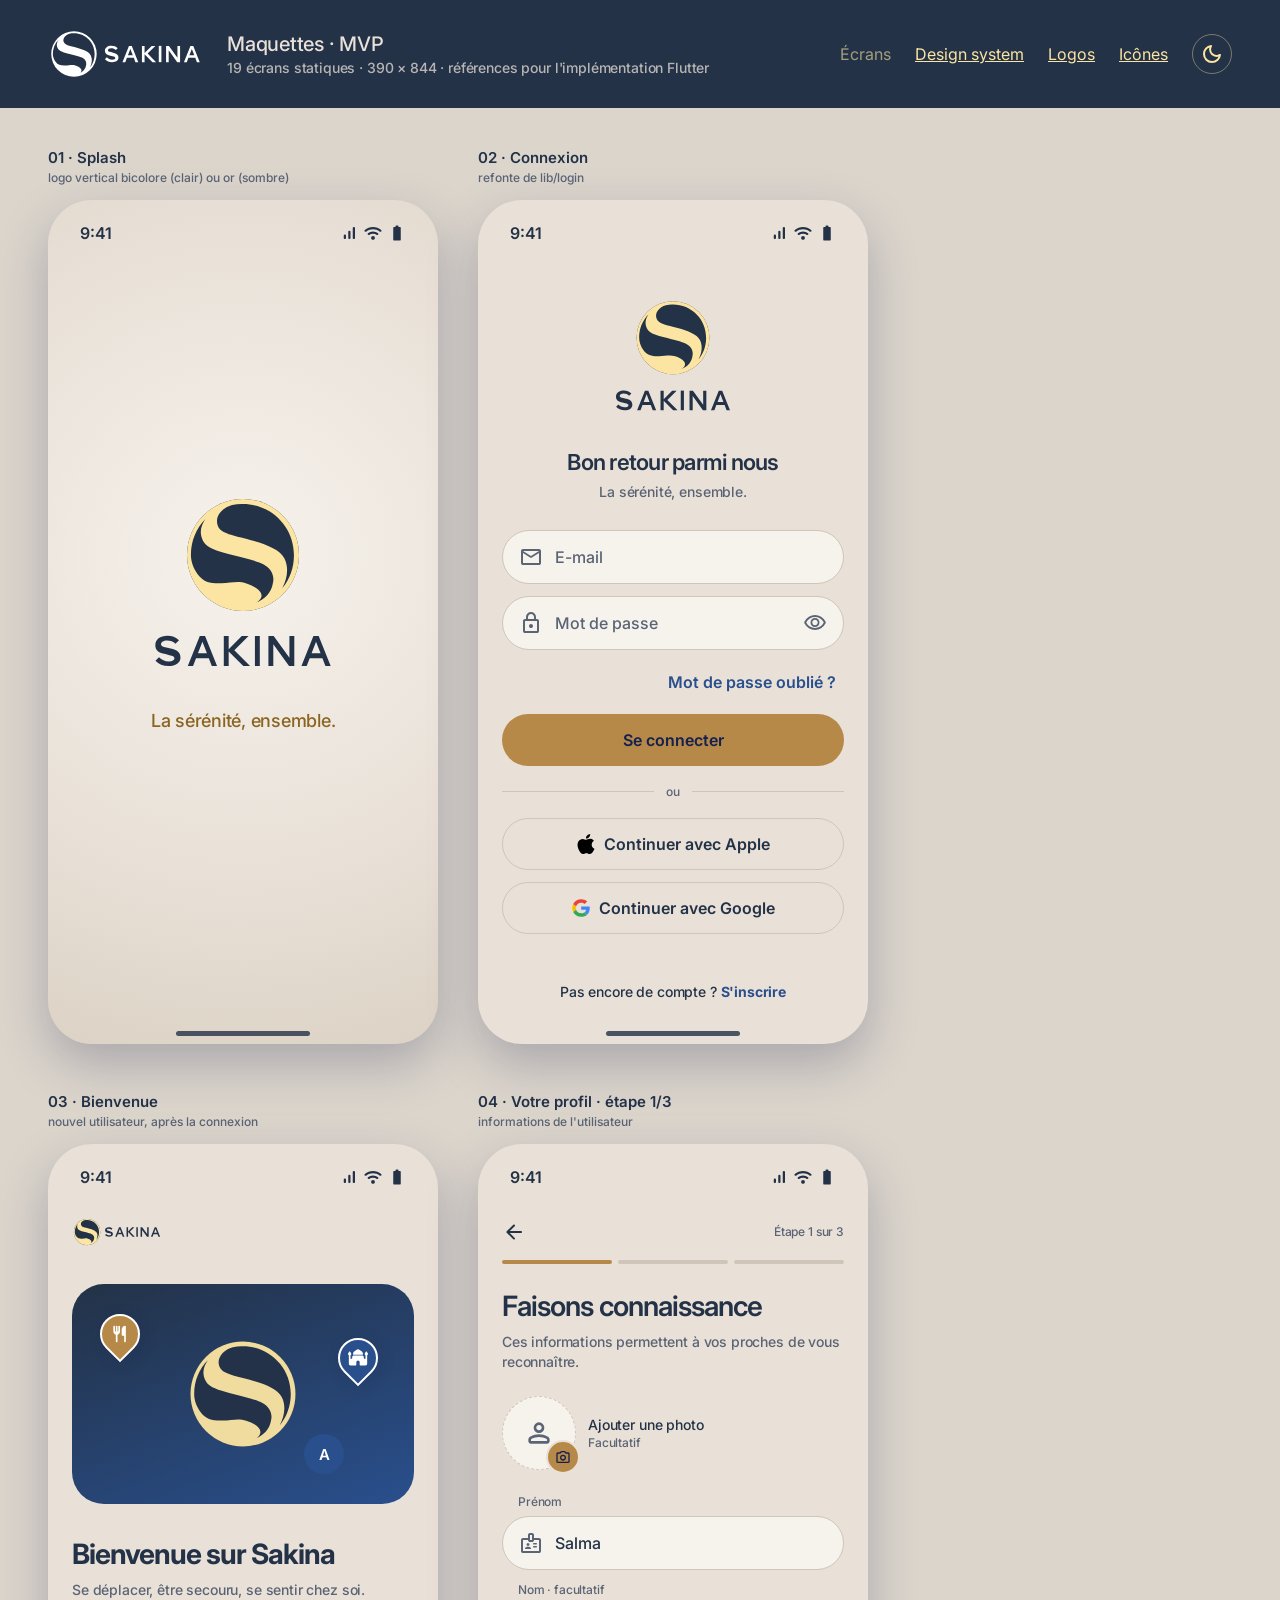
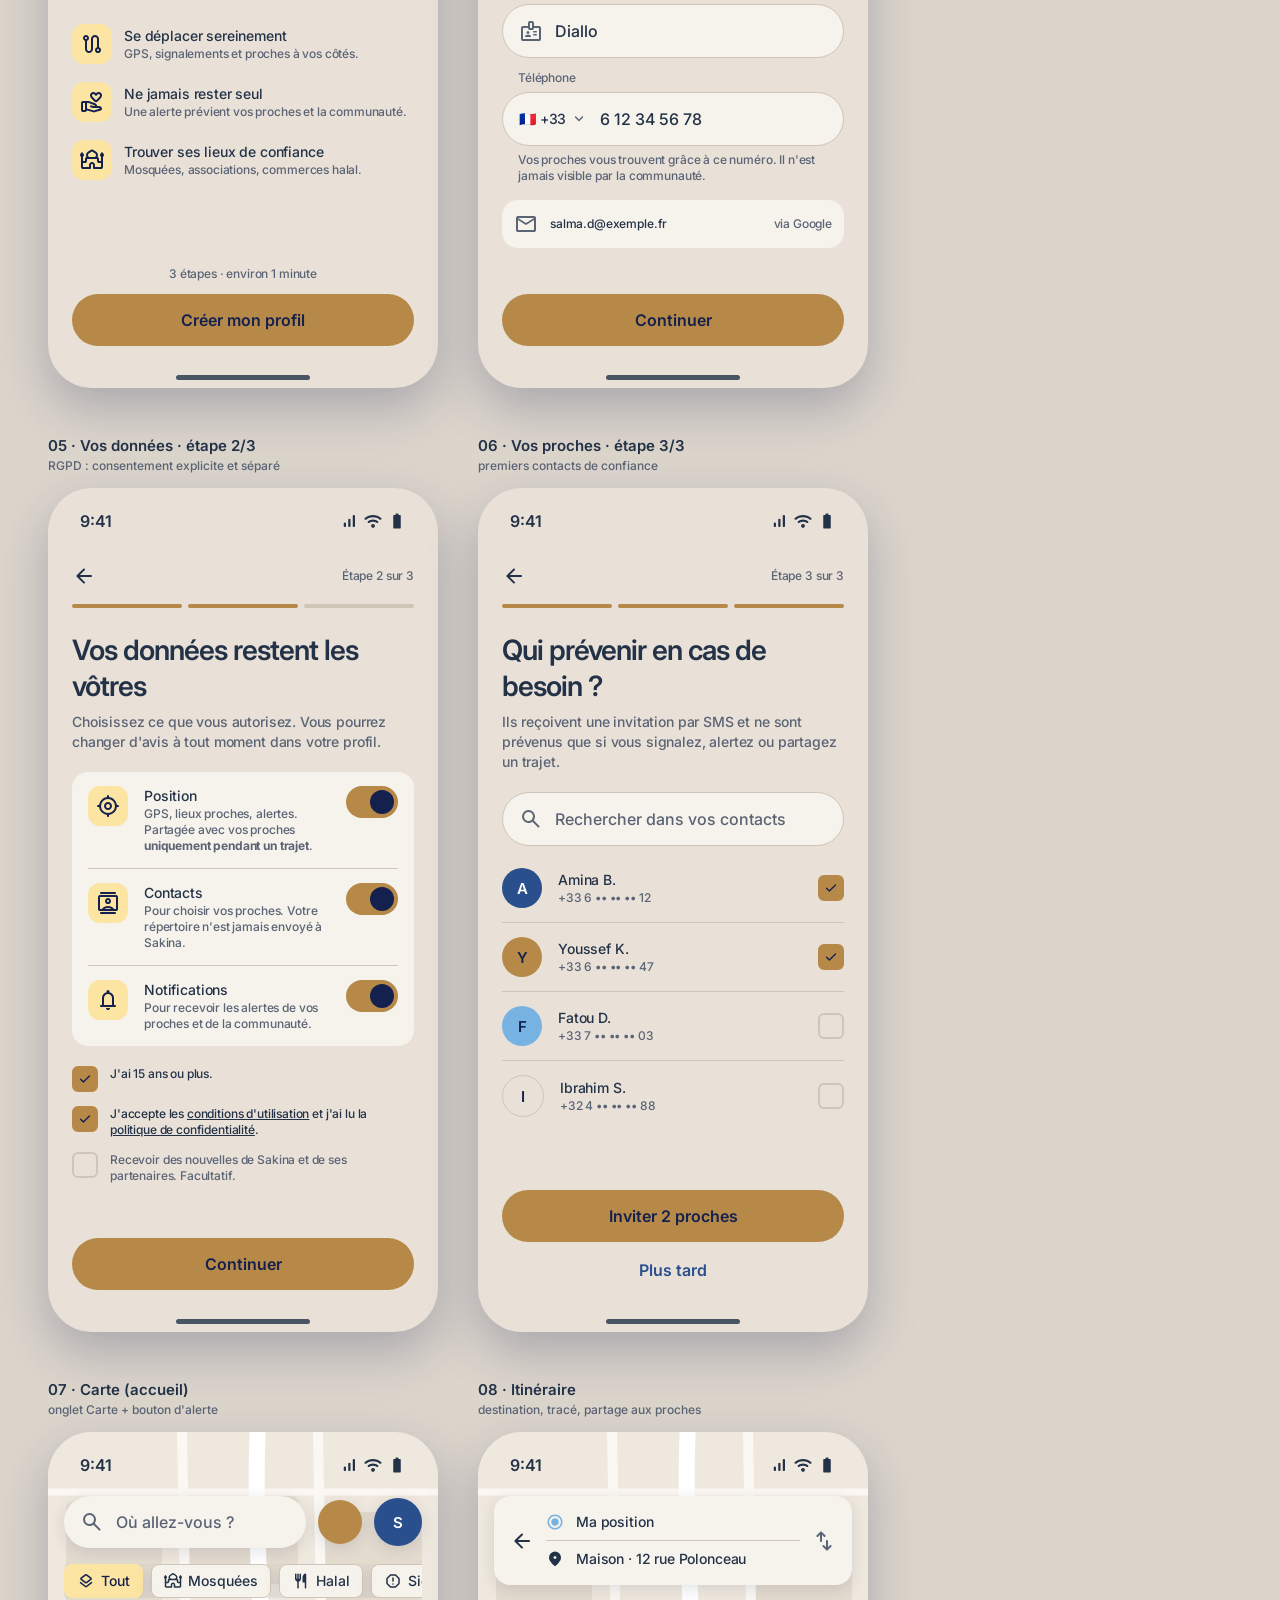
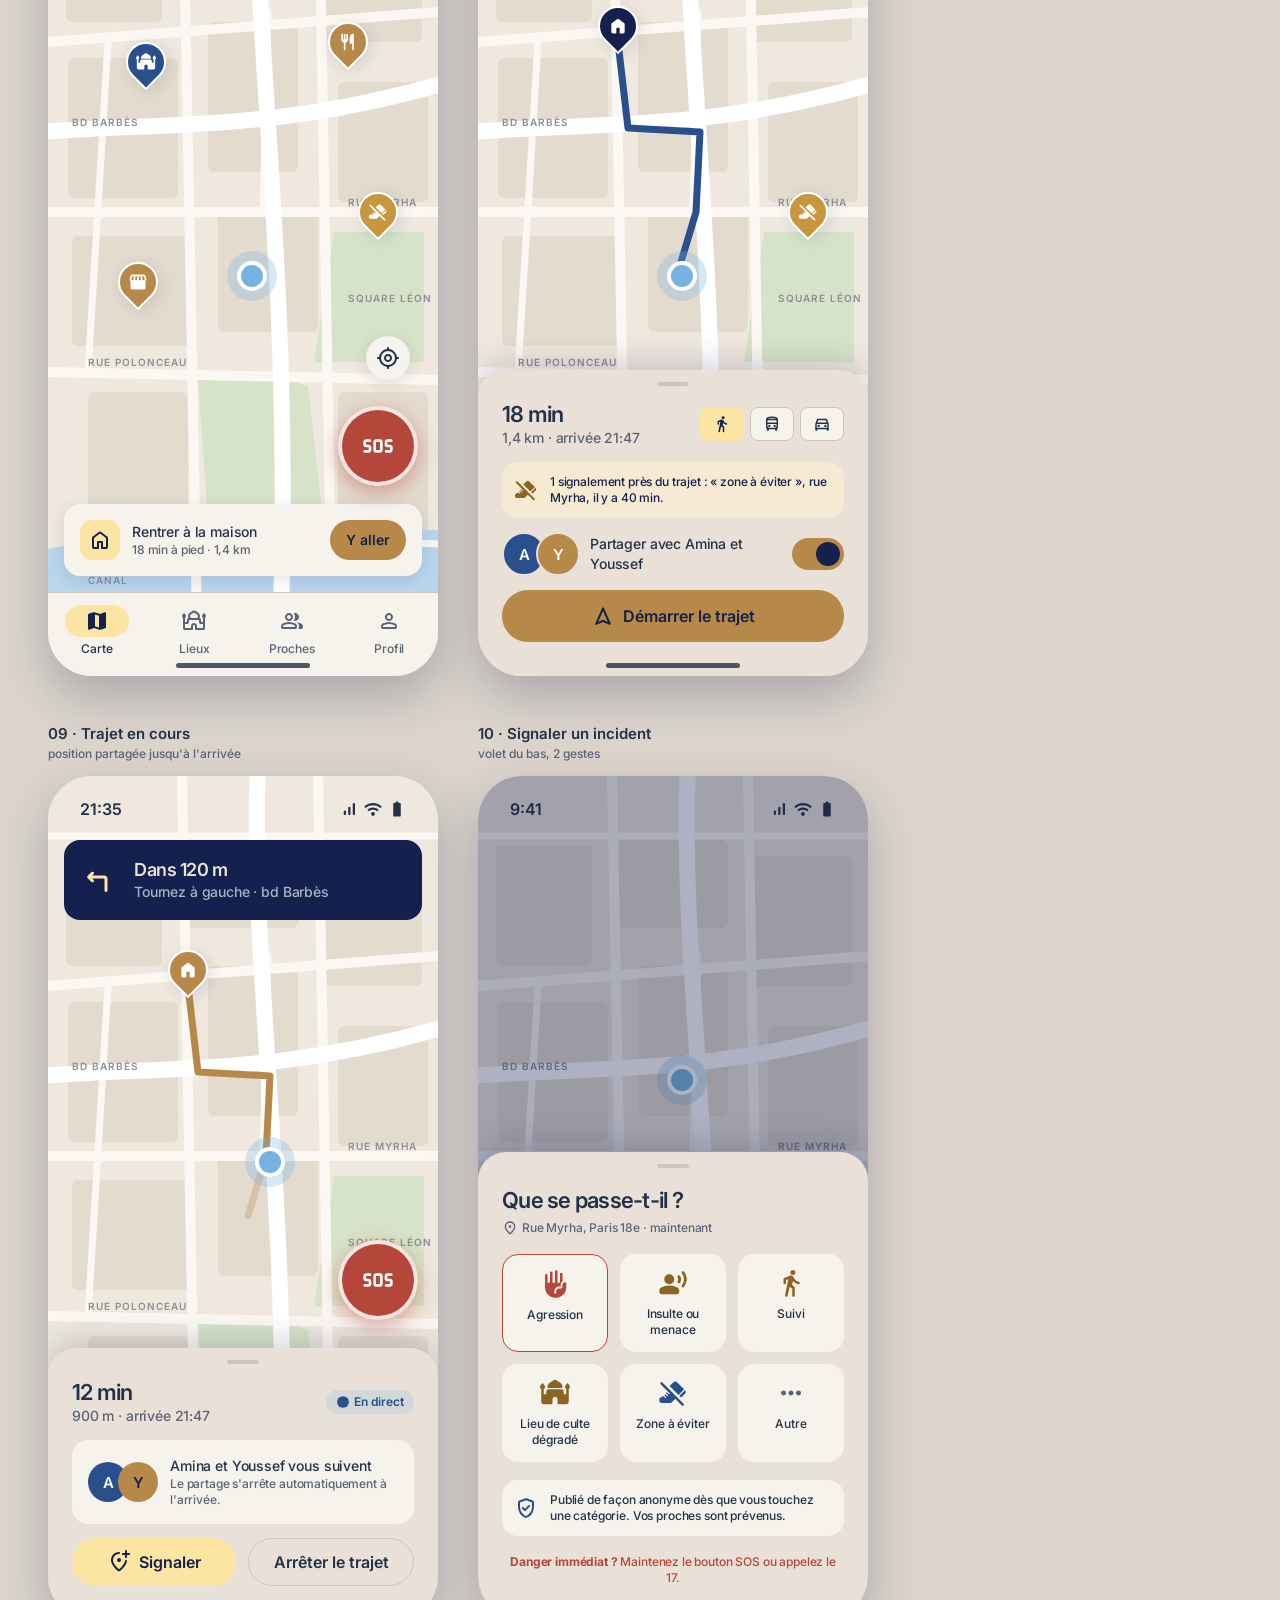
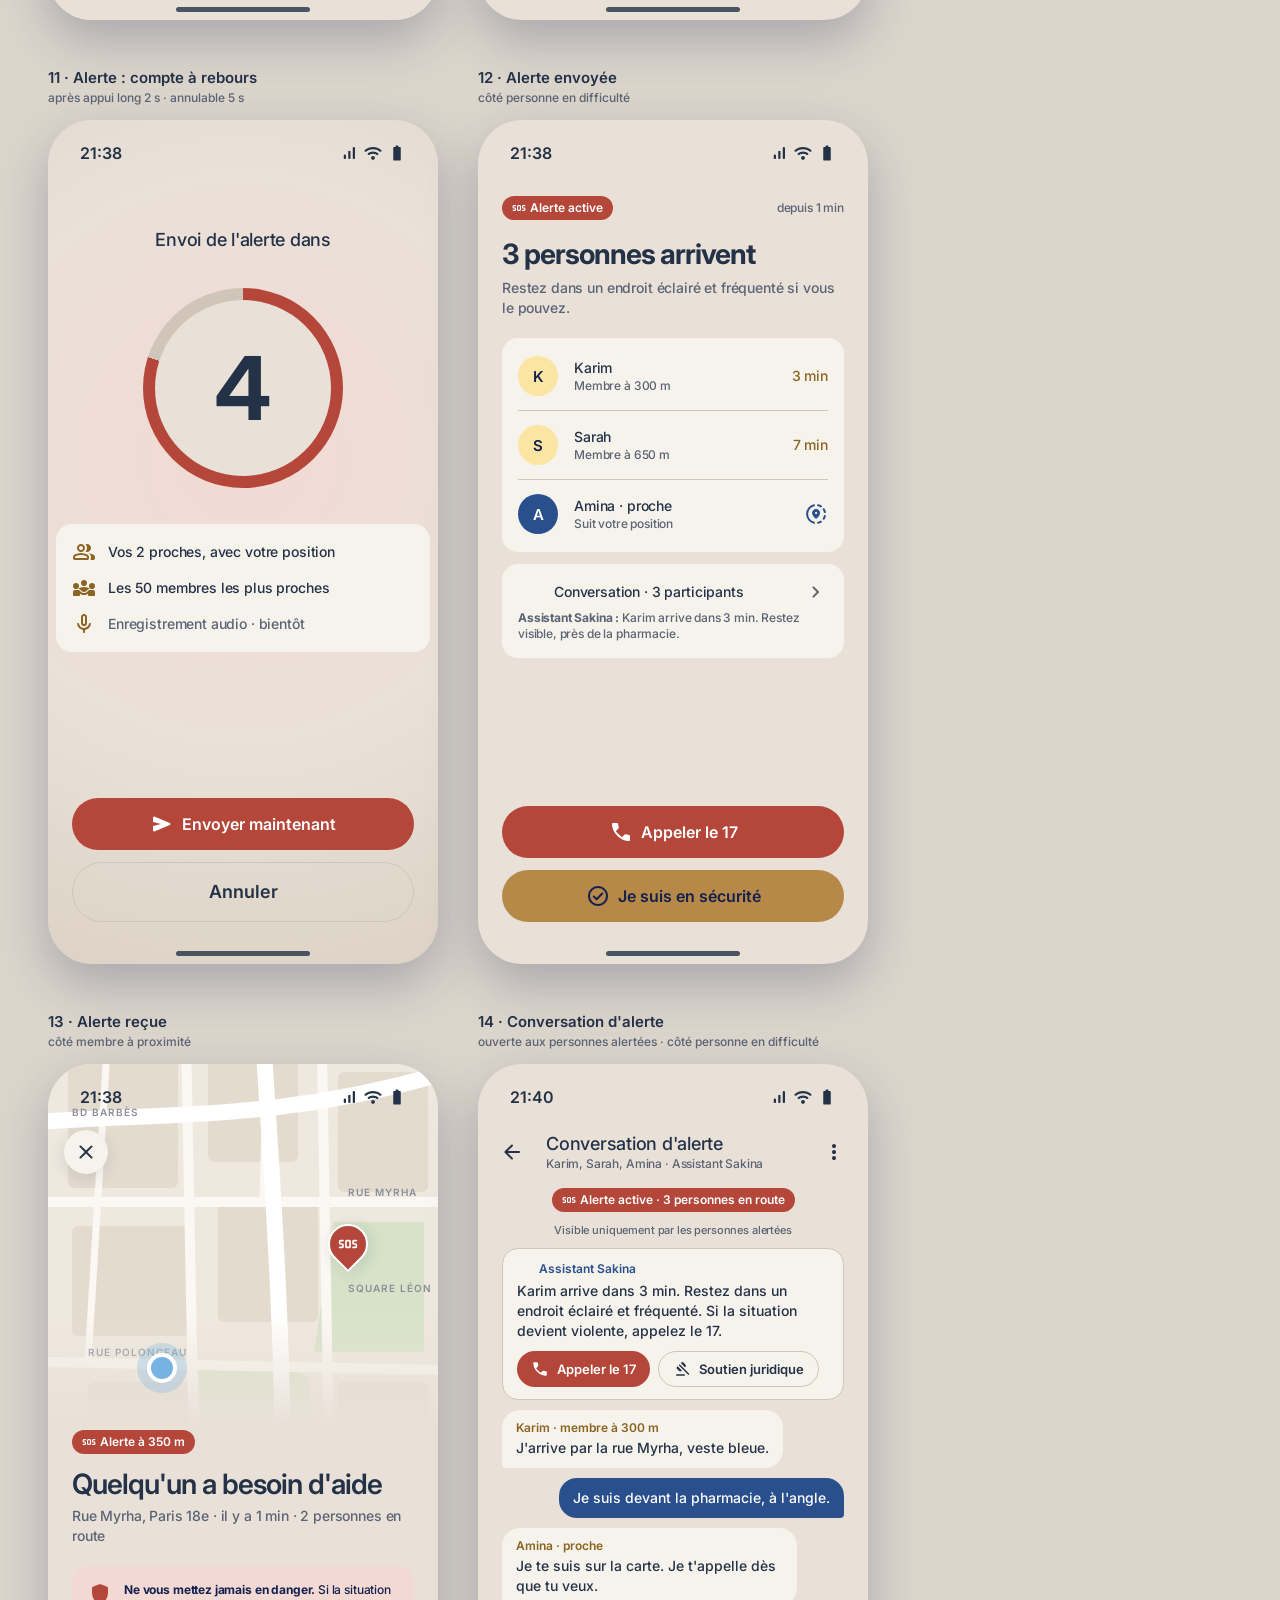
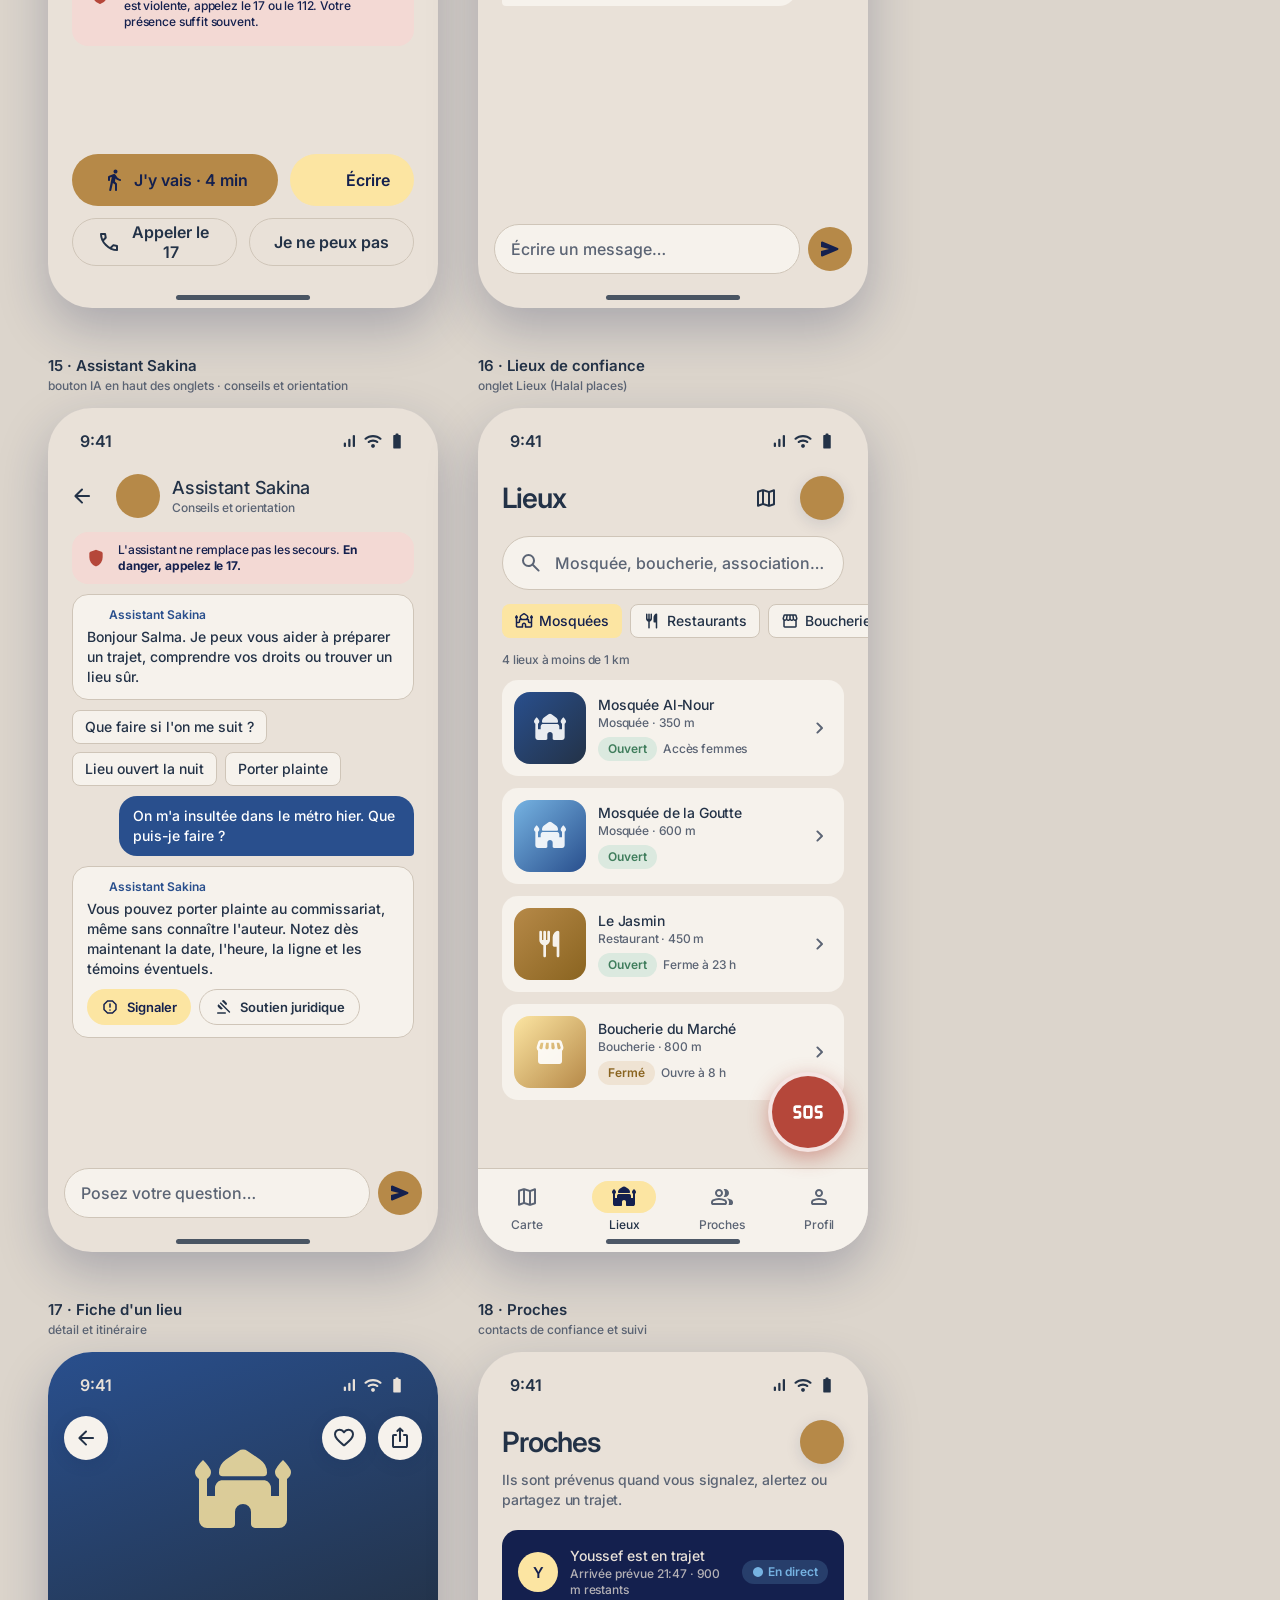
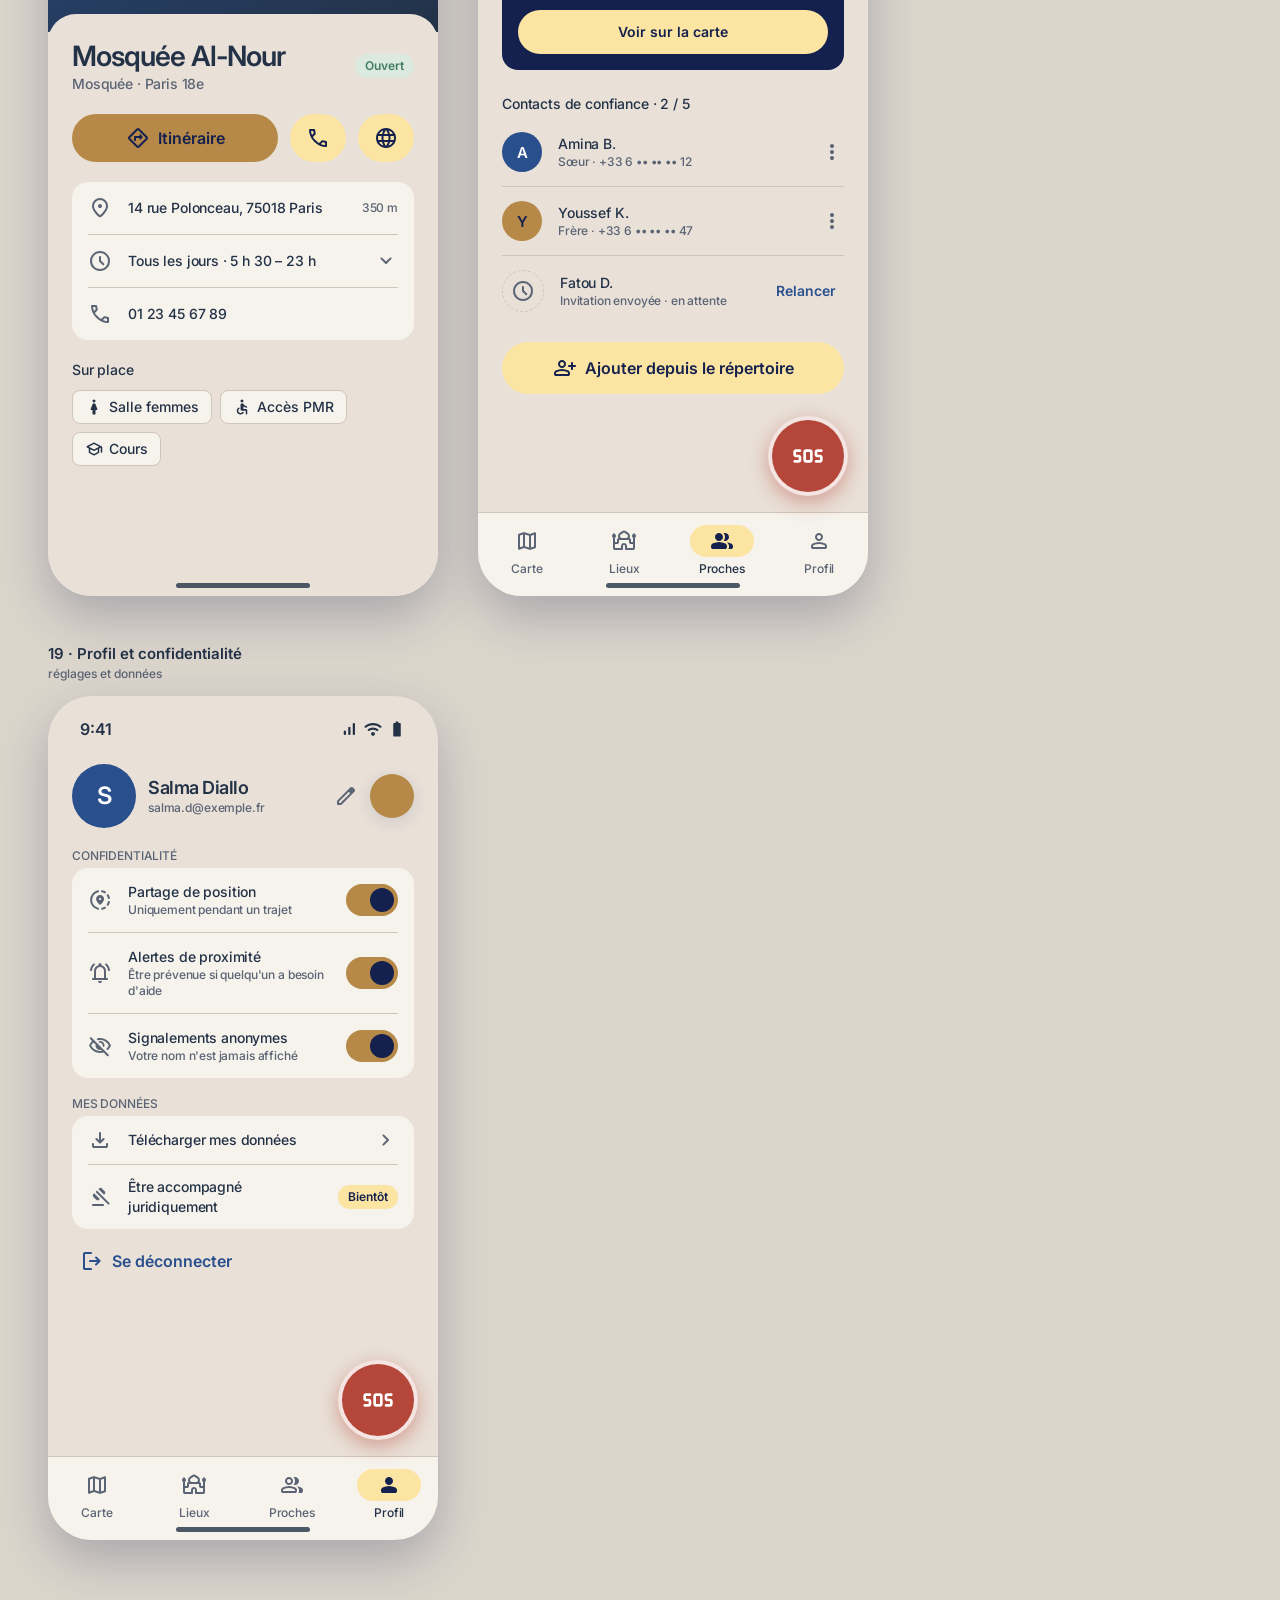
==== commit 1bc94bc2: "feat(mockups): add alert chat and Sakina AI assistant screens - New screens 14 (alert conversation) " ====
--- a/index.html
+++ b/index.html
@@ -124,7 +124,7 @@
 
 <header>
   <img src="logos/svg/sakina-horizontal-blanc.svg" alt="Sakina">
-  <div><div class="title-l">Maquettes · MVP</div><div class="body-m" style="opacity:.75">17 écrans statiques · 390 × 844 · références pour l'implémentation Flutter</div></div>
+  <div><div class="title-l">Maquettes · MVP</div><div class="body-m" style="opacity:.75">19 écrans statiques · 390 × 844 · références pour l'implémentation Flutter</div></div>
   <nav>
     <a href="index.html" aria-current="page">Écrans</a>
     <a href="design-system.html">Design system</a>
@@ -290,6 +290,7 @@
   <div style="position:relative;z-index:4;padding:4px 16px 0" class="stack">
     <div class="hstack">
       <div class="input grow" style="box-shadow:var(--shadow);border:0"><span class="icon" style="--i:url(icons/search.svg)"></span>Où allez-vous ?</div>
+      <div class="ai-btn" aria-label="Assistant Sakina"><span class="icon" style="--i:url(icons/auto_awesome.svg)"></span></div>
       <div class="avatar" style="width:48px;height:48px;box-shadow:var(--shadow)">S</div>
     </div>
     <div class="hstack" style="gap:8px;overflow:hidden">
@@ -428,7 +429,10 @@
       <div class="divider"></div>
       <div class="tile"><div class="avatar">A</div><div class="grow"><div class="title-s">Amina · proche</div><div class="body-s muted">Suit votre position</div></div><span class="icon" style="--i:url(icons/share_location.svg);color:var(--secondary)"></span></div>
     </div>
-    <div class="card hstack dark" style="margin-top:12px;background:var(--navy)"><span class="icon" style="--i:url(icons/support_agent.svg);color:var(--sky)"></span><div class="grow body-s">Besoin d'être accompagné ensuite ? Le soutien juridique arrive bientôt.</div></div>
+    <div class="card stack" style="margin-top:12px;gap:6px">
+      <div class="hstack"><span class="icon" style="--i:url(icons/chat.svg);color:var(--secondary)"></span><div class="grow title-s">Conversation · 3 participants</div><span class="icon muted" style="--i:url(icons/chevron_right.svg)"></span></div>
+      <div class="body-s muted"><b>Assistant Sakina :</b> Karim arrive dans 3 min. Restez visible, près de la pharmacie.</div>
+    </div>
     <div style="flex:1"></div>
     <div class="stack" style="gap:12px">
       <button class="btn alert block"><span class="icon fill" style="--i:url(icons/call-fill.svg)"></span>Appeler le 17</button>
@@ -454,20 +458,80 @@
     <div class="card hstack" style="margin-top:20px;background:var(--alert-soft);color:var(--navy);align-items:flex-start"><span class="icon fill" style="--i:url(icons/shield-fill.svg);color:var(--alert)"></span><div class="body-s"><b>Ne vous mettez jamais en danger.</b> Si la situation est violente, appelez le 17 ou le 112. Votre présence suffit souvent.</div></div>
     <div style="flex:1"></div>
     <div class="stack" style="gap:12px">
-      <button class="btn block"><span class="icon" style="--i:url(icons/directions_walk.svg)"></span>J'y vais · 4 min</button>
+      <div class="hstack"><button class="btn grow"><span class="icon" style="--i:url(icons/directions_walk.svg)"></span>J'y vais · 4 min</button><button class="btn tonal"><span class="icon" style="--i:url(icons/chat.svg)"></span>Écrire</button></div>
       <div class="hstack"><button class="btn outline grow" style="height:48px"><span class="icon" style="--i:url(icons/call.svg)"></span>Appeler le 17</button><button class="btn outline grow" style="height:48px">Je ne peux pas</button></div>
     </div>
   </div>
   <div class="home-ind"></div>
 </div></figure>
 
-<!-- 14 Places list -->
-<figure><figcaption>14 · Lieux de confiance<span>onglet Lieux (Halal places)</span></figcaption>
+<!-- 14 Alert conversation -->
+<figure><figcaption>14 · Conversation d'alerte<span>ouverte aux personnes alertées · côté personne en difficulté</span></figcaption>
+<div class="screen dark" data-auto-theme>
+  <div class="status"><span>21:40</span><span class="icons"><span class="icon" style="--i:url(icons/signal_cellular_alt.svg)"></span><span class="icon" style="--i:url(icons/wifi.svg)"></span><span class="icon" style="--i:url(icons/battery_full.svg)"></span></span></div>
+  <div class="appbar" style="padding:0 12px">
+    <div class="iconbtn"><span class="icon" style="--i:url(icons/arrow_back.svg)"></span></div>
+    <div class="grow"><div class="title-m">Conversation d'alerte</div><div class="body-s muted">Karim, Sarah, Amina · Assistant Sakina</div></div>
+    <div class="iconbtn" aria-label="Signaler un abus"><span class="icon" style="--i:url(icons/more_vert.svg)"></span></div>
+  </div>
+  <div class="body stack" style="gap:10px;padding-top:8px">
+    <span class="badge" style="background:var(--alert);color:#fff;align-self:center"><span class="icon fill" style="--i:url(icons/sos-fill.svg);font-size:14px"></span>Alerte active · 3 personnes en route</span>
+    <div class="label-s muted" style="text-align:center">Visible uniquement par les personnes alertées</div>
+    <div class="ai-msg">
+      <div class="from"><span class="icon" style="--i:url(icons/auto_awesome.svg)"></span>Assistant Sakina</div>
+      Karim arrive dans 3 min. Restez dans un endroit éclairé et fréquenté. Si la situation devient violente, appelez le 17.
+      <div class="actions"><button class="btn alert"><span class="icon fill" style="--i:url(icons/call-fill.svg)"></span>Appeler le 17</button><button class="btn outline"><span class="icon" style="--i:url(icons/gavel.svg)"></span>Soutien juridique</button></div>
+    </div>
+    <div class="bubble"><span class="from">Karim · membre à 300 m</span>J'arrive par la rue Myrha, veste bleue.</div>
+    <div class="bubble mine">Je suis devant la pharmacie, à l'angle.</div>
+    <div class="bubble"><span class="from">Amina · proche</span>Je te suis sur la carte. Je t'appelle dès que tu veux.</div>
+  </div>
+  <div class="composer" style="padding:8px 16px 34px">
+    <div class="input">Écrire un message…</div>
+    <div class="send" aria-label="Envoyer"><span class="icon fill" style="--i:url(icons/send-fill.svg)"></span></div>
+  </div>
+  <div class="home-ind"></div>
+</div></figure>
+
+<!-- 15 AI assistant -->
+<figure><figcaption>15 · Assistant Sakina<span>bouton IA en haut des onglets · conseils et orientation</span></figcaption>
+<div class="screen light" data-auto-theme>
+  <div class="status"><span>9:41</span><span class="icons"><span class="icon" style="--i:url(icons/signal_cellular_alt.svg)"></span><span class="icon" style="--i:url(icons/wifi.svg)"></span><span class="icon" style="--i:url(icons/battery_full.svg)"></span></span></div>
+  <div class="appbar" style="padding:0 12px">
+    <div class="iconbtn"><span class="icon" style="--i:url(icons/arrow_back.svg)"></span></div>
+    <div class="ai-btn" style="box-shadow:none"><span class="icon" style="--i:url(icons/auto_awesome.svg)"></span></div>
+    <div class="grow"><div class="title-m">Assistant Sakina</div><div class="body-s muted">Conseils et orientation</div></div>
+  </div>
+  <div class="body stack" style="gap:10px;padding-top:8px">
+    <div class="card hstack" style="padding:10px 14px;background:var(--alert-soft);color:var(--navy)"><span class="icon fill" style="--i:url(icons/shield-fill.svg);color:var(--alert);font-size:20px"></span><div class="body-s">L'assistant ne remplace pas les secours. <b>En danger, appelez le 17.</b></div></div>
+    <div class="ai-msg">
+      <div class="from"><span class="icon" style="--i:url(icons/auto_awesome.svg)"></span>Assistant Sakina</div>
+      Bonjour Salma. Je peux vous aider à préparer un trajet, comprendre vos droits ou trouver un lieu sûr.
+    </div>
+    <div class="hstack" style="gap:8px;flex-wrap:wrap">
+      <span class="chip">Que faire si l'on me suit ?</span><span class="chip">Lieu ouvert la nuit</span><span class="chip">Porter plainte</span>
+    </div>
+    <div class="bubble mine">On m'a insultée dans le métro hier. Que puis-je faire ?</div>
+    <div class="ai-msg">
+      <div class="from"><span class="icon" style="--i:url(icons/auto_awesome.svg)"></span>Assistant Sakina</div>
+      Vous pouvez porter plainte au commissariat, même sans connaître l'auteur. Notez dès maintenant la date, l'heure, la ligne et les témoins éventuels.
+      <div class="actions"><button class="btn tonal"><span class="icon" style="--i:url(icons/report.svg)"></span>Signaler</button><button class="btn outline"><span class="icon" style="--i:url(icons/gavel.svg)"></span>Soutien juridique</button></div>
+    </div>
+  </div>
+  <div class="composer" style="padding:8px 16px 34px">
+    <div class="input">Posez votre question…</div>
+    <div class="send" aria-label="Envoyer"><span class="icon fill" style="--i:url(icons/send-fill.svg)"></span></div>
+  </div>
+  <div class="home-ind"></div>
+</div></figure>
+
+<!-- 16 Places list -->
+<figure><figcaption>16 · Lieux de confiance<span>onglet Lieux (Halal places)</span></figcaption>
 <div class="screen light" data-auto-theme>
   <div class="status"><span>9:41</span><span class="icons"><span class="icon" style="--i:url(icons/signal_cellular_alt.svg)"></span><span class="icon" style="--i:url(icons/wifi.svg)"></span><span class="icon" style="--i:url(icons/battery_full.svg)"></span></span></div>
   <div class="body" style="padding:0">
     <div style="padding:8px 24px 0" class="stack">
-      <div class="hstack"><div class="headline-l grow">Lieux</div><div class="iconbtn"><span class="icon" style="--i:url(icons/map.svg)"></span></div></div>
+      <div class="hstack"><div class="headline-l grow">Lieux</div><div class="iconbtn"><span class="icon" style="--i:url(icons/map.svg)"></span></div><div class="ai-btn" aria-label="Assistant Sakina"><span class="icon" style="--i:url(icons/auto_awesome.svg)"></span></div></div>
       <div class="input"><span class="icon" style="--i:url(icons/search.svg)"></span>Mosquée, boucherie, association…</div>
     </div>
     <div class="hstack" style="gap:8px;padding:14px 24px;overflow:hidden">
@@ -491,8 +555,8 @@
   <div class="home-ind"></div>
 </div></figure>
 
-<!-- 15 Place detail -->
-<figure><figcaption>15 · Fiche d'un lieu<span>détail et itinéraire</span></figcaption>
+<!-- 17 Place detail -->
+<figure><figcaption>17 · Fiche d'un lieu<span>détail et itinéraire</span></figcaption>
 <div class="screen light" data-auto-theme>
   <div style="position:absolute;top:0;left:0;right:0;height:280px;background:linear-gradient(160deg,var(--sapphire),var(--midnight));display:grid;place-items:center"><span class="icon fill" style="--i:url(icons/mosque-fill.svg);font-size:96px;color:rgb(252 229 162 / .85)"></span></div>
   <div class="status dark" style="color:var(--pearl)"><span>9:41</span><span class="icons"><span class="icon" style="--i:url(icons/signal_cellular_alt.svg)"></span><span class="icon" style="--i:url(icons/wifi.svg)"></span><span class="icon" style="--i:url(icons/battery_full.svg)"></span></span></div>
@@ -519,12 +583,12 @@
   <div class="home-ind"></div>
 </div></figure>
 
-<!-- 16 Trusted contacts -->
-<figure><figcaption>16 · Proches<span>contacts de confiance et suivi</span></figcaption>
+<!-- 18 Trusted contacts -->
+<figure><figcaption>18 · Proches<span>contacts de confiance et suivi</span></figcaption>
 <div class="screen light" data-auto-theme>
   <div class="status"><span>9:41</span><span class="icons"><span class="icon" style="--i:url(icons/signal_cellular_alt.svg)"></span><span class="icon" style="--i:url(icons/wifi.svg)"></span><span class="icon" style="--i:url(icons/battery_full.svg)"></span></span></div>
   <div class="body">
-    <div class="headline-l" style="margin-top:8px">Proches</div>
+    <div class="hstack" style="margin-top:8px"><div class="headline-l grow">Proches</div><div class="ai-btn" aria-label="Assistant Sakina"><span class="icon" style="--i:url(icons/auto_awesome.svg)"></span></div></div>
     <div class="body-m muted" style="margin:6px 0 20px">Ils sont prévenus quand vous signalez, alertez ou partagez un trajet.</div>
     <div class="card stack dark" style="background:var(--navy);gap:12px">
       <div class="hstack"><div class="avatar" style="background:var(--gold-light);color:var(--navy)">Y</div><div class="grow"><div class="title-s">Youssef est en trajet</div><div class="body-s" style="opacity:.75">Arrivée prévue 21:47 · 900 m restants</div></div><span class="badge live"><span class="icon fill" style="--i:url(icons/circle-fill.svg);font-size:12px"></span>En direct</span></div>
@@ -550,12 +614,12 @@
   <div class="home-ind"></div>
 </div></figure>
 
-<!-- 17 Profile -->
-<figure><figcaption>17 · Profil et confidentialité<span>réglages et données</span></figcaption>
+<!-- 19 Profile -->
+<figure><figcaption>19 · Profil et confidentialité<span>réglages et données</span></figcaption>
 <div class="screen light" data-auto-theme>
   <div class="status"><span>9:41</span><span class="icons"><span class="icon" style="--i:url(icons/signal_cellular_alt.svg)"></span><span class="icon" style="--i:url(icons/wifi.svg)"></span><span class="icon" style="--i:url(icons/battery_full.svg)"></span></span></div>
   <div class="body">
-    <div class="hstack" style="margin:8px 0 20px"><div class="avatar" style="width:64px;height:64px;font-size:24px">S</div><div class="grow"><div class="headline-s">Salma Diallo</div><div class="body-s muted">salma.d@exemple.fr</div></div><span class="icon muted" style="--i:url(icons/edit.svg)"></span></div>
+    <div class="hstack" style="margin:8px 0 20px"><div class="avatar" style="width:64px;height:64px;font-size:24px">S</div><div class="grow"><div class="headline-s">Salma Diallo</div><div class="body-s muted">salma.d@exemple.fr</div></div><span class="icon muted" style="--i:url(icons/edit.svg)"></span><div class="ai-btn" aria-label="Assistant Sakina"><span class="icon" style="--i:url(icons/auto_awesome.svg)"></span></div></div>
     <div class="label-m muted" style="margin-bottom:4px">CONFIDENTIALITÉ</div>
     <div class="card" style="padding:0 16px">
       <div class="tile"><span class="icon muted" style="--i:url(icons/share_location.svg)"></span><div class="grow"><div class="title-s">Partage de position</div><div class="body-s muted">Uniquement pendant un trajet</div></div><div class="switch on"></div></div>
--- a/tokens.css
+++ b/tokens.css
@@ -231,3 +231,30 @@
 
 /* ListTile divider */
 .divider { height: 1px; background: var(--outline); }
+
+/* AI assistant entry (top-right IconButton.filled) and chat send button */
+.ai-btn, .composer .send {
+  width: 44px; height: 44px; border-radius: 50%; display: grid; place-items: center; flex: none;
+  background: var(--primary); color: var(--on-primary);
+}
+.ai-btn { box-shadow: var(--shadow); }
+
+/* Chat: received / sent bubbles, assistant message, composer */
+.bubble {
+  max-width: 78%; align-self: flex-start; padding: 10px 14px; border-radius: 18px 18px 18px 4px;
+  background: var(--surface-card); color: var(--on-surface); font: 500 14px/20px Inter, sans-serif;
+}
+.bubble.mine { align-self: flex-end; border-radius: 18px 18px 4px 18px; background: var(--secondary); color: var(--on-secondary); }
+.bubble .from { display: block; margin-bottom: 2px; font: 600 12px/16px Inter, sans-serif; color: var(--gold-ink); }
+/* Assistant message: full width and outlined so it never reads as a person */
+.ai-msg {
+  padding: 12px 14px; border-radius: var(--r-md); border: 1px solid var(--outline);
+  background: var(--surface-card); color: var(--on-surface); font: 500 14px/20px Inter, sans-serif;
+}
+.ai-msg .from { display: flex; align-items: center; gap: 6px; margin-bottom: 4px; font: 600 12px/16px Inter, sans-serif; color: var(--secondary); }
+.ai-msg .from .icon { font-size: 16px; }
+.ai-msg .actions { display: flex; flex-wrap: wrap; gap: var(--s-xs); margin-top: 10px; }
+.ai-msg .btn { height: 36px; padding: 0 14px; font-size: 13px; }
+.ai-msg .btn .icon { font-size: 18px; }
+.composer { display: flex; align-items: center; gap: var(--s-xs); }
+.composer .input { flex: 1; height: 48px; }
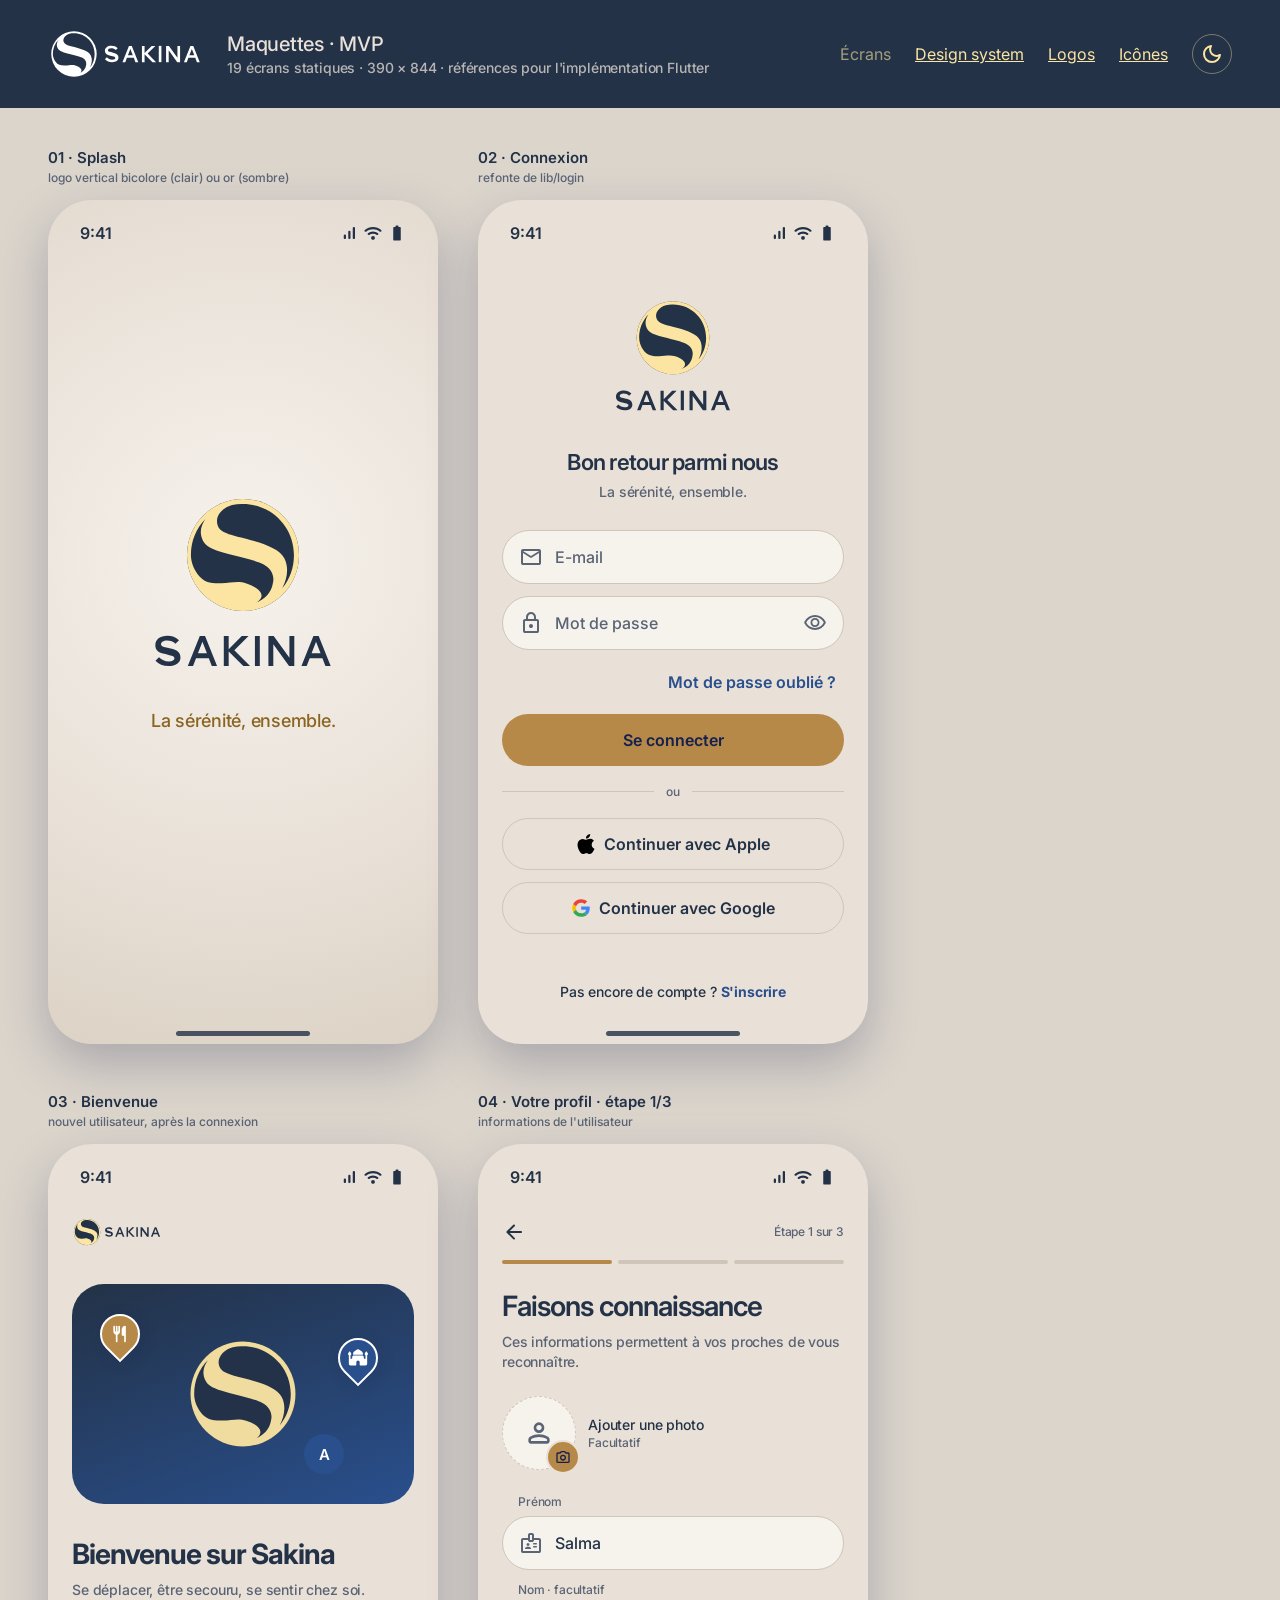
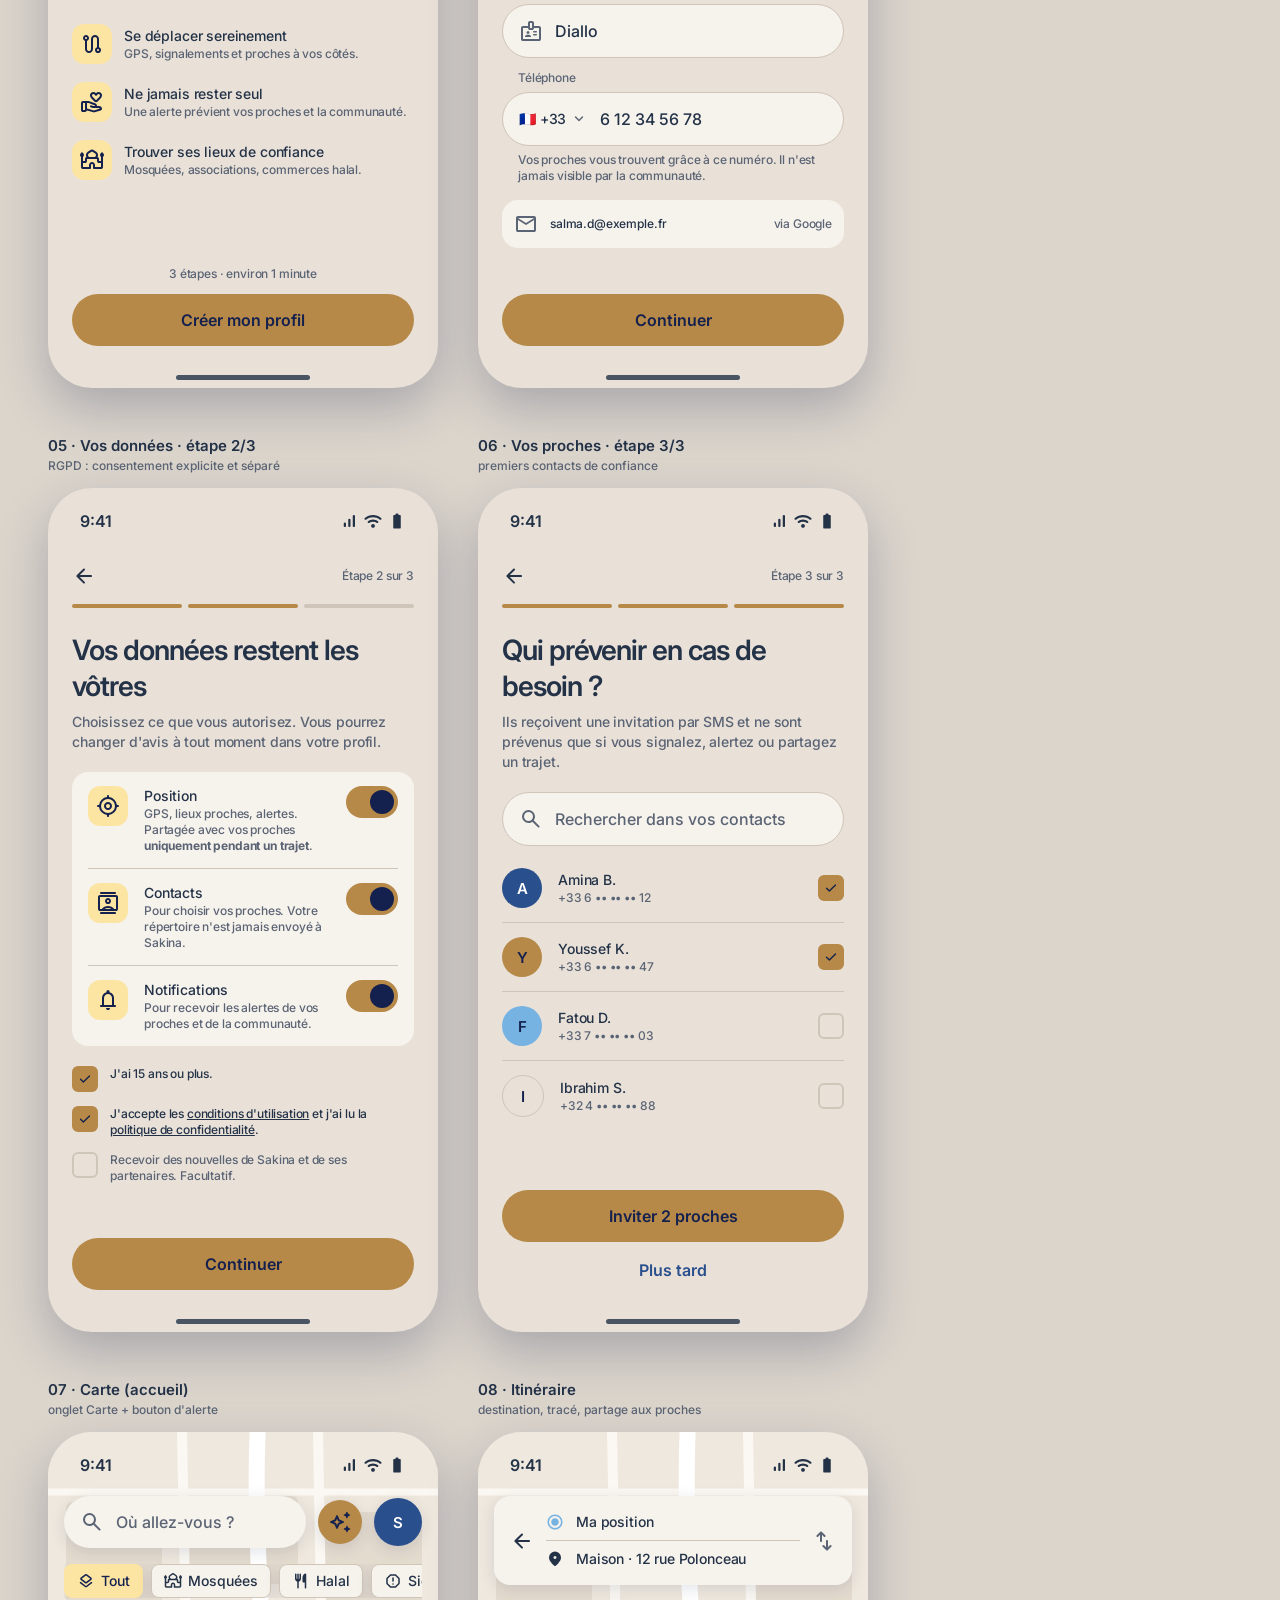
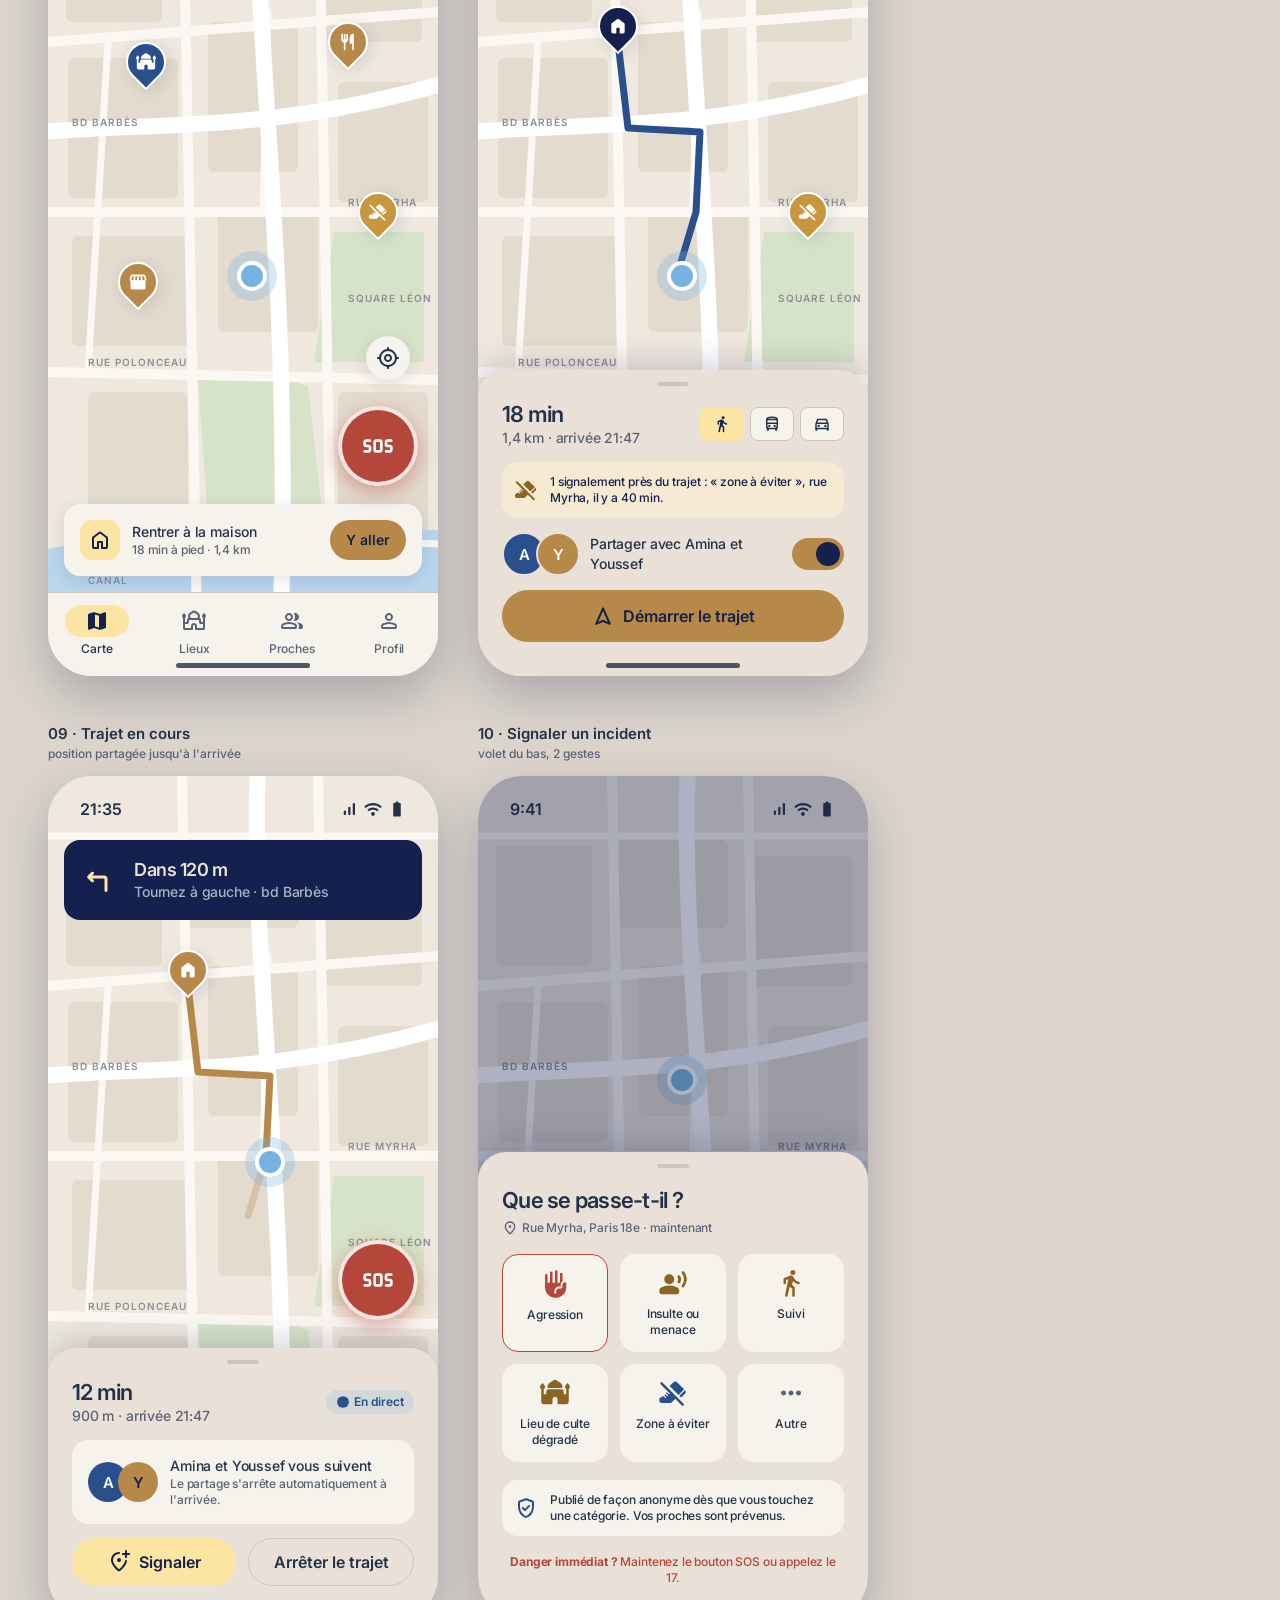
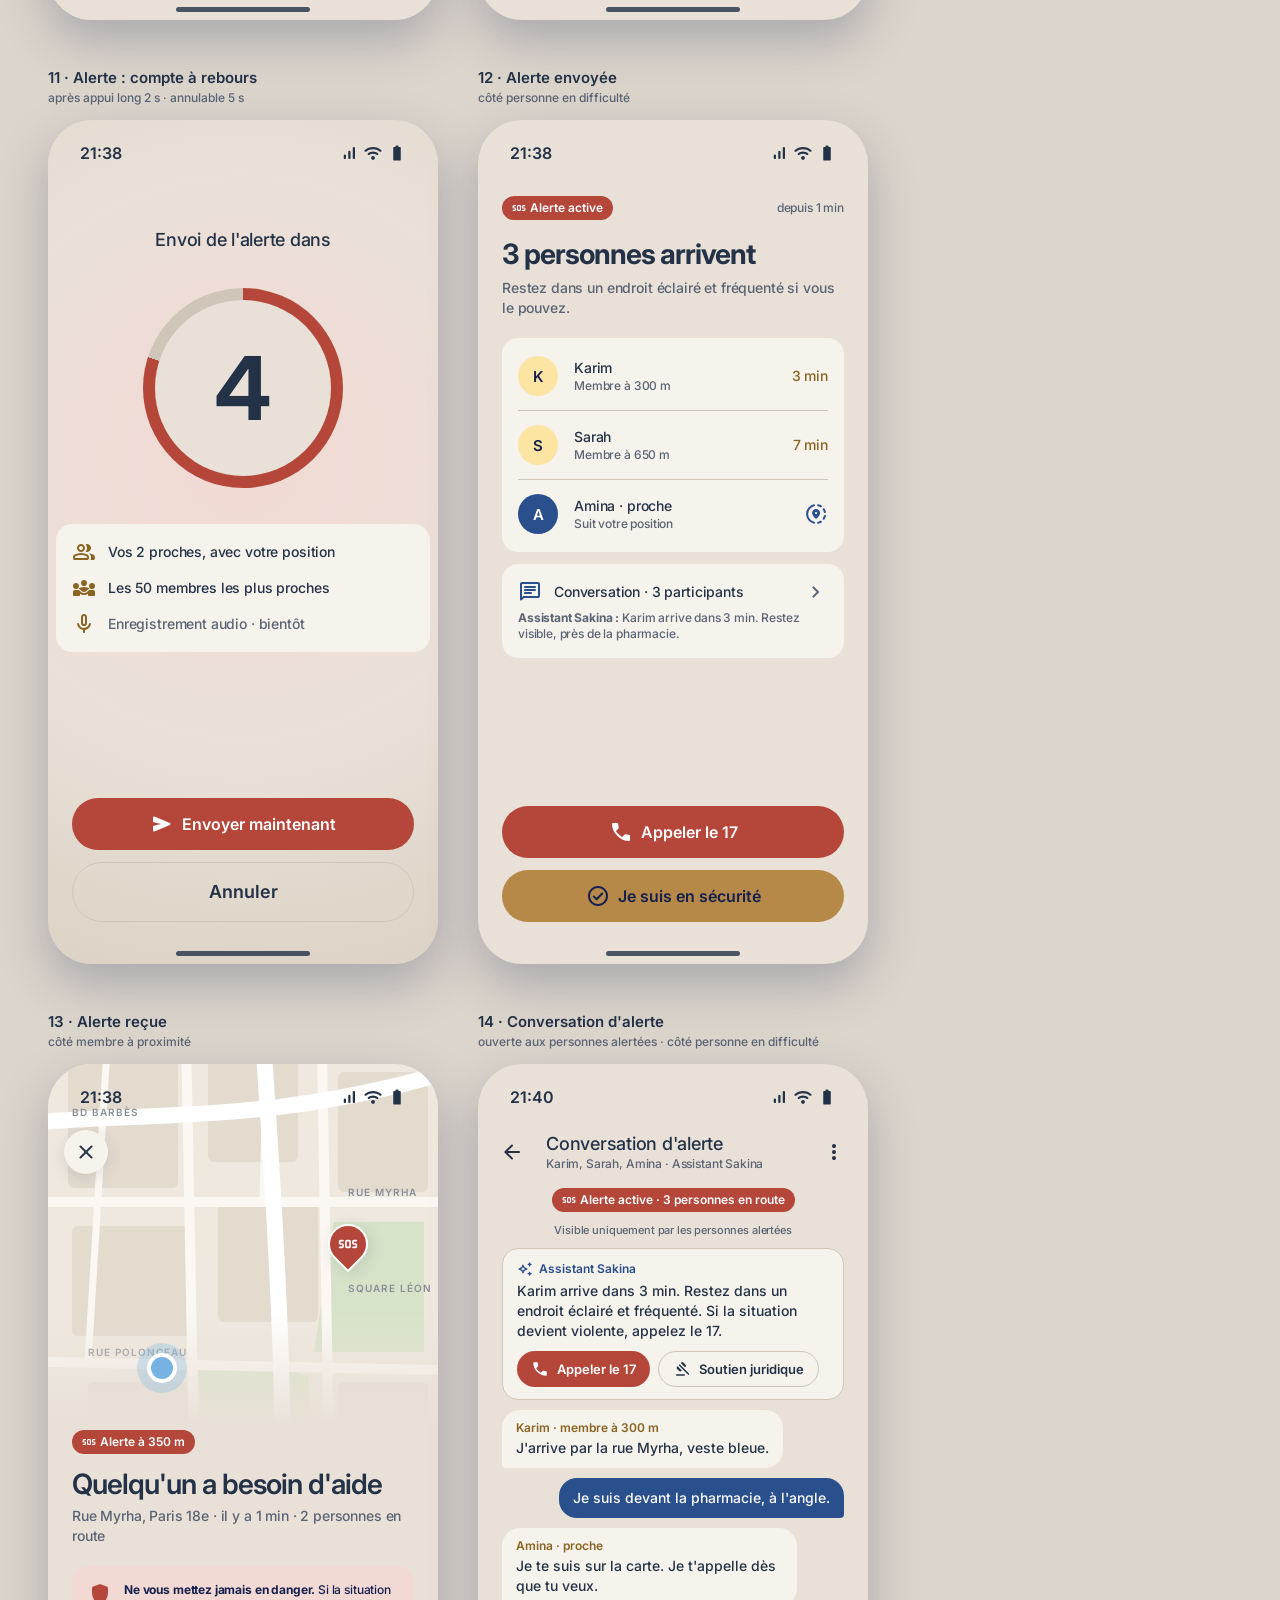
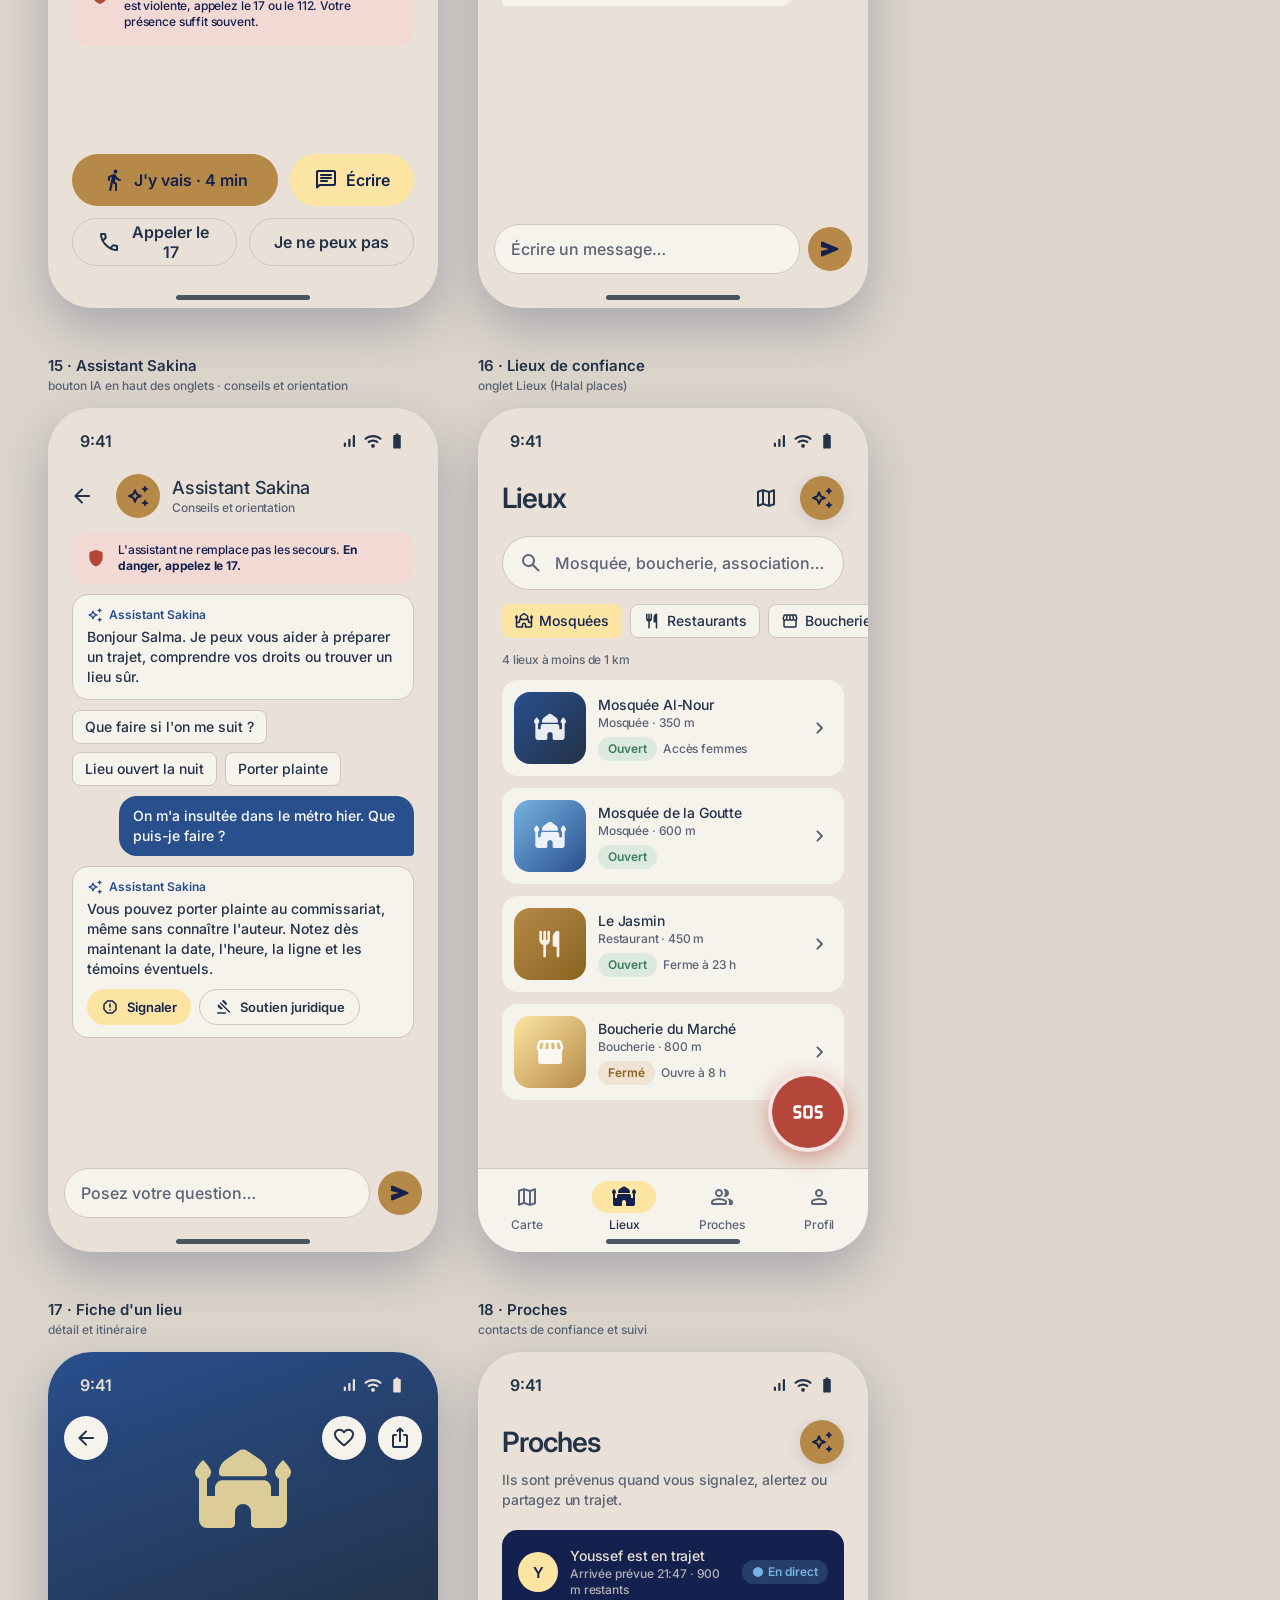
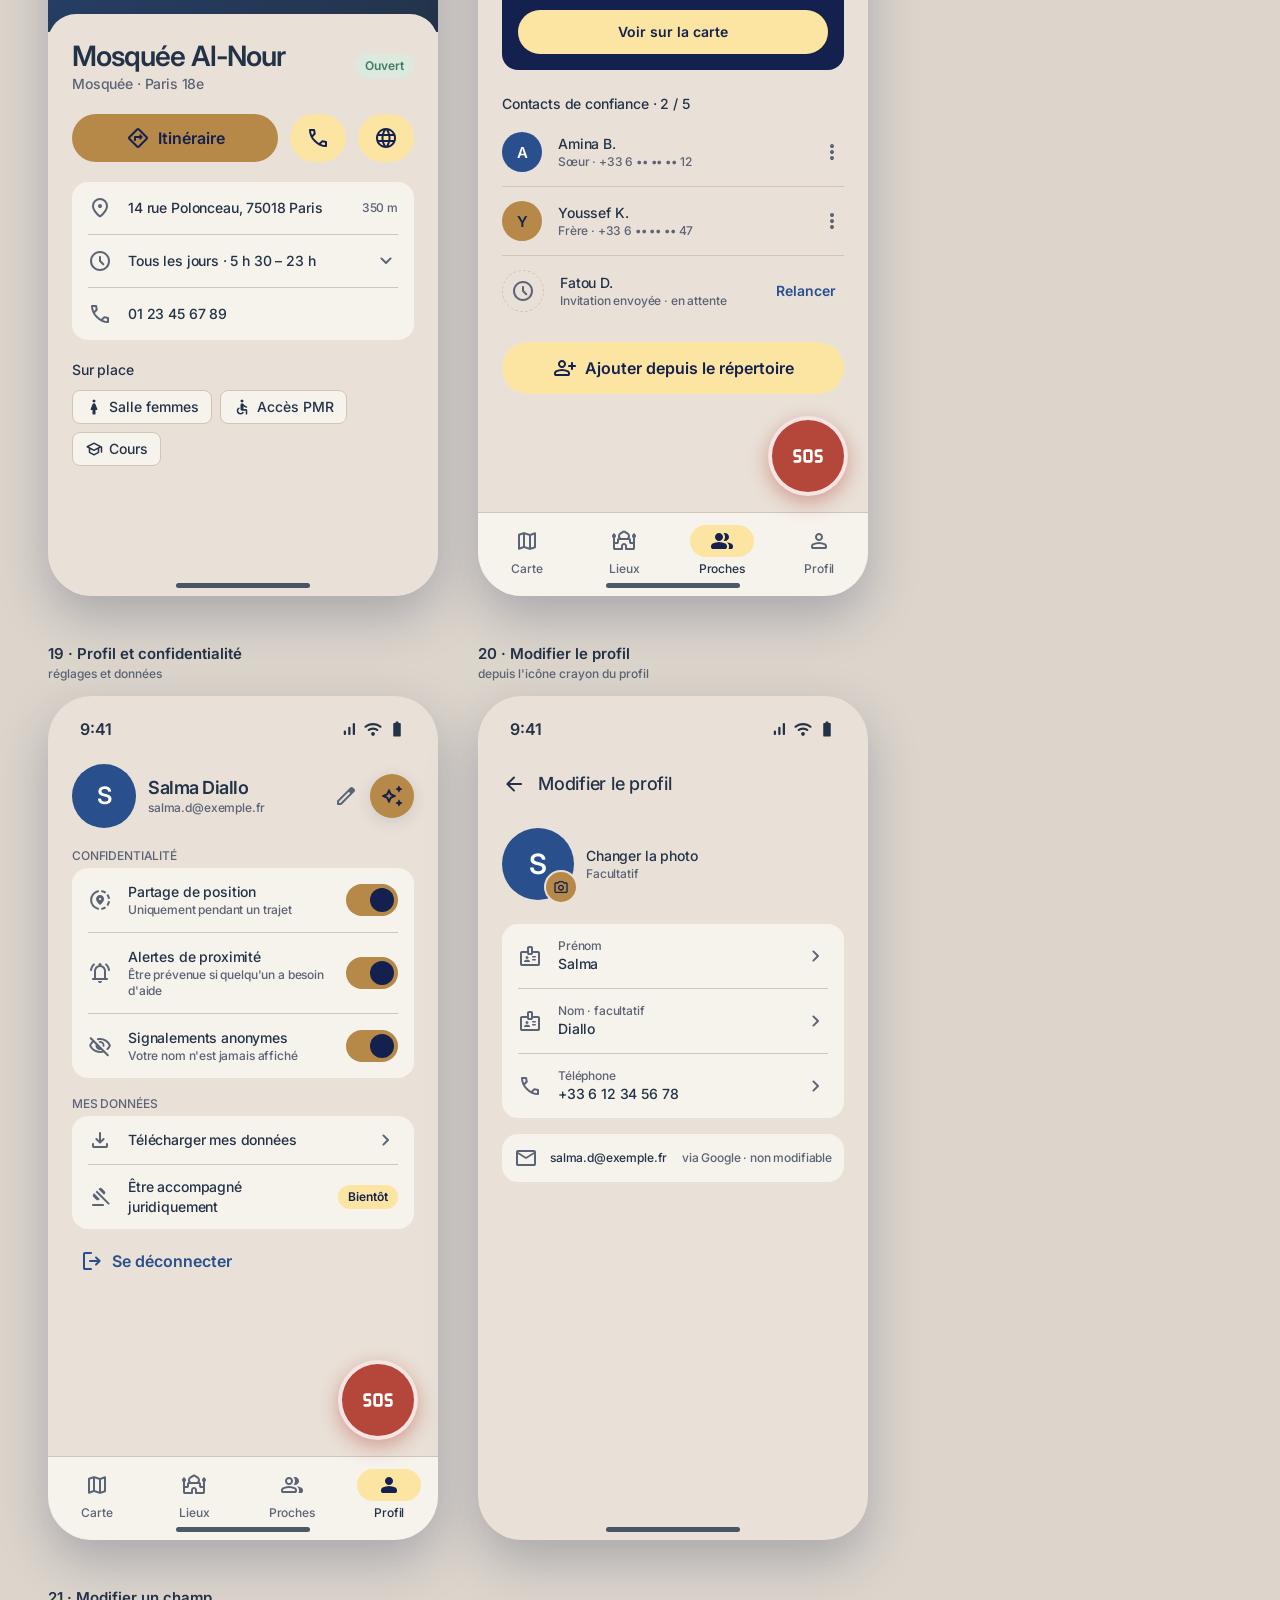
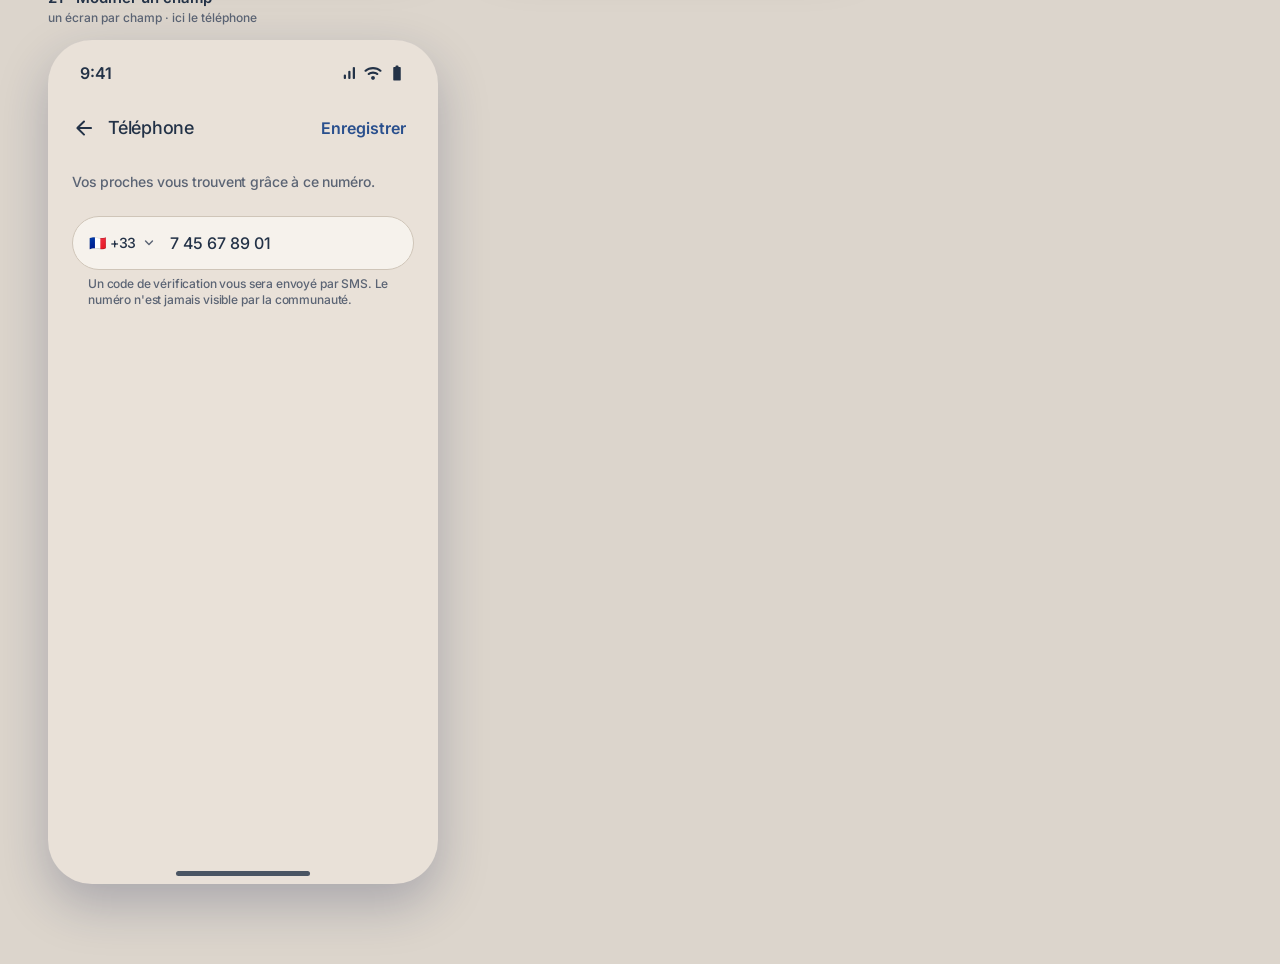
==== commit f6473362: "feat(mockups): add edit profile list and single-field edit screens" ====
--- a/index.html
+++ b/index.html
@@ -646,6 +646,42 @@
   <div class="home-ind"></div>
 </div></figure>
 
+<!-- 20 Edit profile -->
+<figure><figcaption>20 · Modifier le profil<span>depuis l'icône crayon du profil</span></figcaption>
+<div class="screen light" data-auto-theme>
+  <div class="status"><span>9:41</span><span class="icons"><span class="icon" style="--i:url(icons/signal_cellular_alt.svg)"></span><span class="icon" style="--i:url(icons/wifi.svg)"></span><span class="icon" style="--i:url(icons/battery_full.svg)"></span></span></div>
+  <div class="body" style="padding-bottom:42px">
+    <div class="appbar"><span class="icon" style="--i:url(icons/arrow_back.svg)"></span><span class="title-m">Modifier le profil</span></div>
+    <div class="hstack" style="margin:16px 0 24px">
+      <div style="position:relative"><div class="avatar" style="width:72px;height:72px;font-size:28px">S</div>
+        <div class="avatar" style="position:absolute;right:-4px;bottom:-4px;width:30px;height:30px;background:var(--primary);color:var(--on-primary);border:2px solid var(--surface)"><span class="icon" style="--i:url(icons/photo_camera.svg);font-size:16px"></span></div></div>
+      <div><div class="title-s">Changer la photo</div><div class="body-s muted">Facultatif</div></div>
+    </div>
+    <div class="card" style="padding:0 16px">
+      <div class="tile"><span class="icon muted" style="--i:url(icons/badge.svg)"></span><div class="grow"><div class="body-s muted">Prénom</div><div class="title-s">Salma</div></div><span class="icon muted" style="--i:url(icons/chevron_right.svg)"></span></div>
+      <div class="divider"></div>
+      <div class="tile"><span class="icon muted" style="--i:url(icons/badge.svg)"></span><div class="grow"><div class="body-s muted">Nom · facultatif</div><div class="title-s">Diallo</div></div><span class="icon muted" style="--i:url(icons/chevron_right.svg)"></span></div>
+      <div class="divider"></div>
+      <div class="tile"><span class="icon muted" style="--i:url(icons/call.svg)"></span><div class="grow"><div class="body-s muted">Téléphone</div><div class="title-s">+33 6 12 34 56 78</div></div><span class="icon muted" style="--i:url(icons/chevron_right.svg)"></span></div>
+    </div>
+    <div class="card hstack" style="margin-top:16px;padding:12px"><span class="icon muted" style="--i:url(icons/mail.svg)"></span><div class="grow body-s">salma.d@exemple.fr</div><span class="body-s muted">via Google · non modifiable</span></div>
+  </div>
+  <div class="home-ind"></div>
+</div></figure>
+
+<!-- 21 Edit one profile field -->
+<figure><figcaption>21 · Modifier un champ<span>un écran par champ · ici le téléphone</span></figcaption>
+<div class="screen light" data-auto-theme>
+  <div class="status"><span>9:41</span><span class="icons"><span class="icon" style="--i:url(icons/signal_cellular_alt.svg)"></span><span class="icon" style="--i:url(icons/wifi.svg)"></span><span class="icon" style="--i:url(icons/battery_full.svg)"></span></span></div>
+  <div class="body" style="padding-bottom:42px">
+    <div class="appbar"><span class="icon" style="--i:url(icons/arrow_back.svg)"></span><span class="title-m">Téléphone</span><div class="grow"></div><button class="btn text">Enregistrer</button></div>
+    <div class="body-m muted" style="margin:16px 0 24px">Vos proches vous trouvent grâce à ce numéro.</div>
+    <div class="input filled"><span class="title-s">🇫🇷 +33</span><span class="icon muted" style="--i:url(icons/expand_more.svg);font-size:18px;margin-left:-8px"></span>7 45 67 89 01</div>
+    <div class="body-s muted" style="margin:6px 16px 0">Un code de vérification vous sera envoyé par SMS. Le numéro n'est jamais visible par la communauté.</div>
+  </div>
+  <div class="home-ind"></div>
+</div></figure>
+
 </main>
 <script src="theme.js"></script>
 </body>
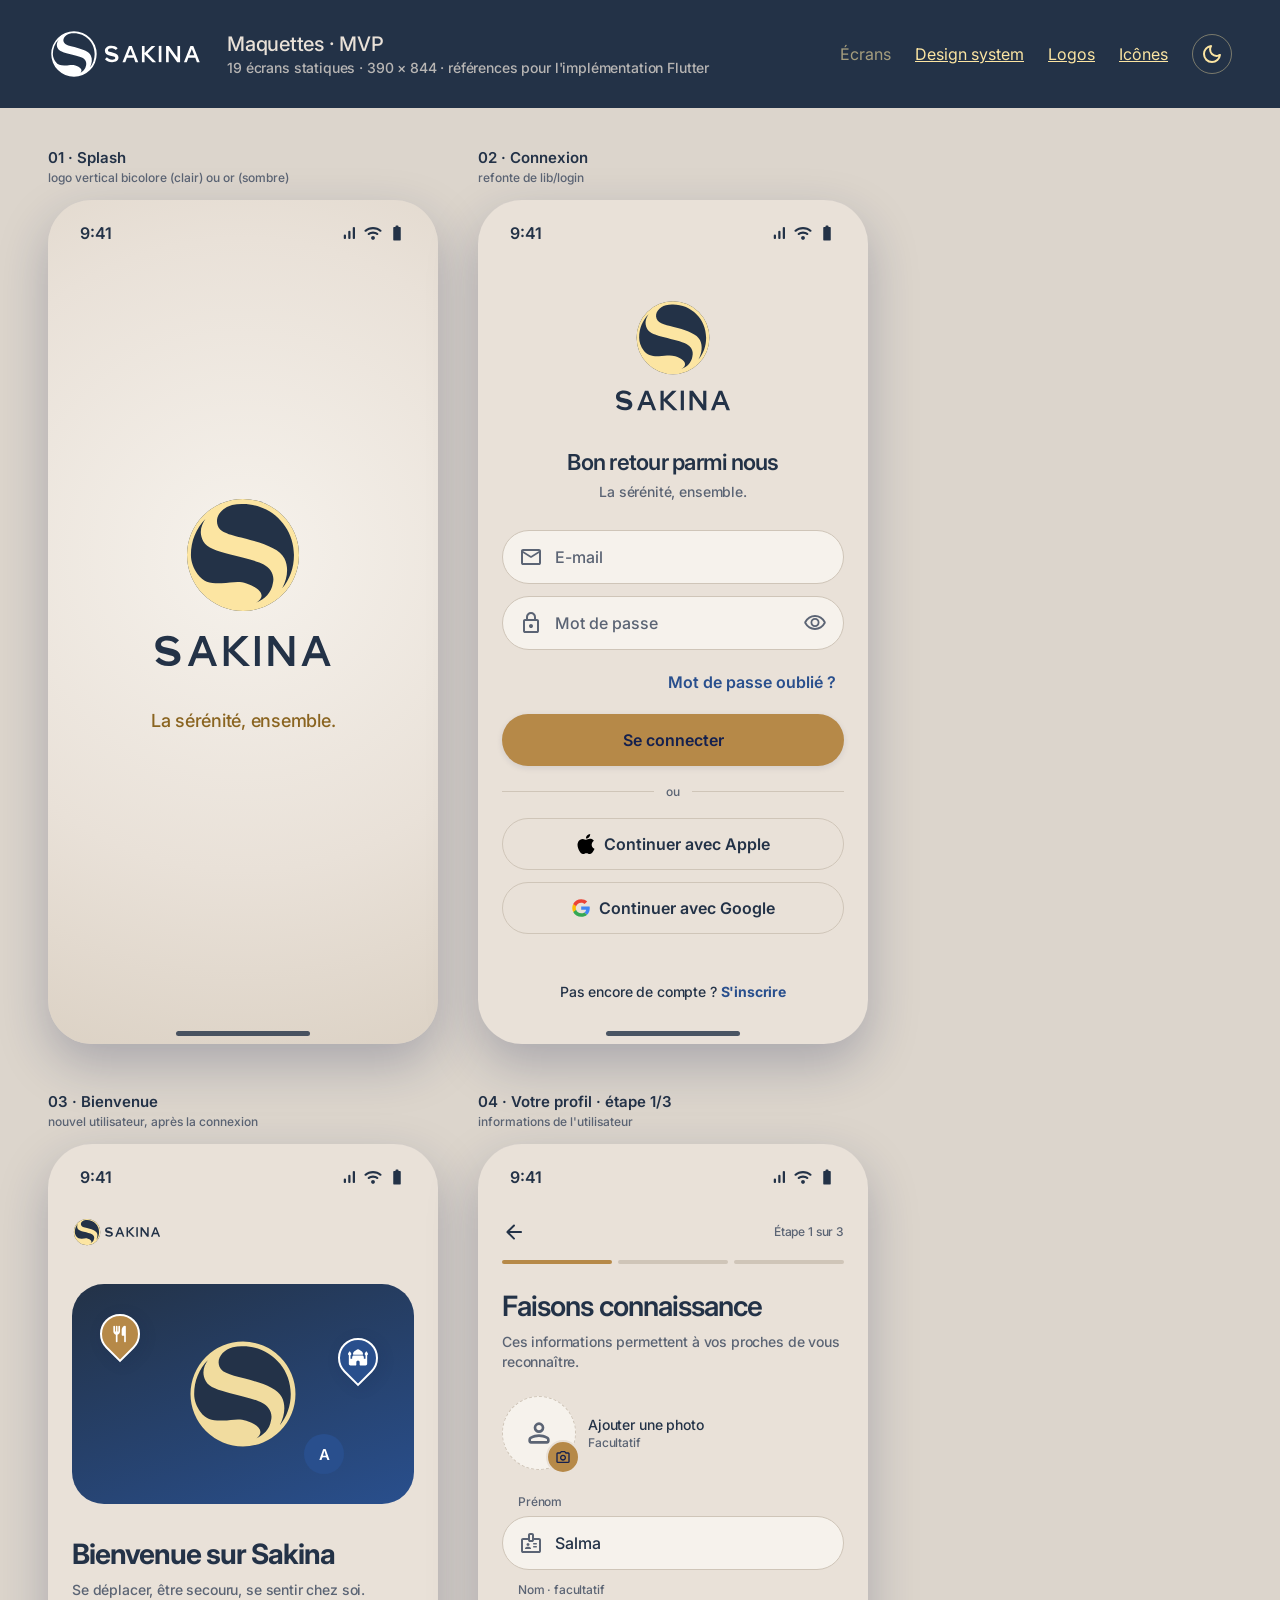
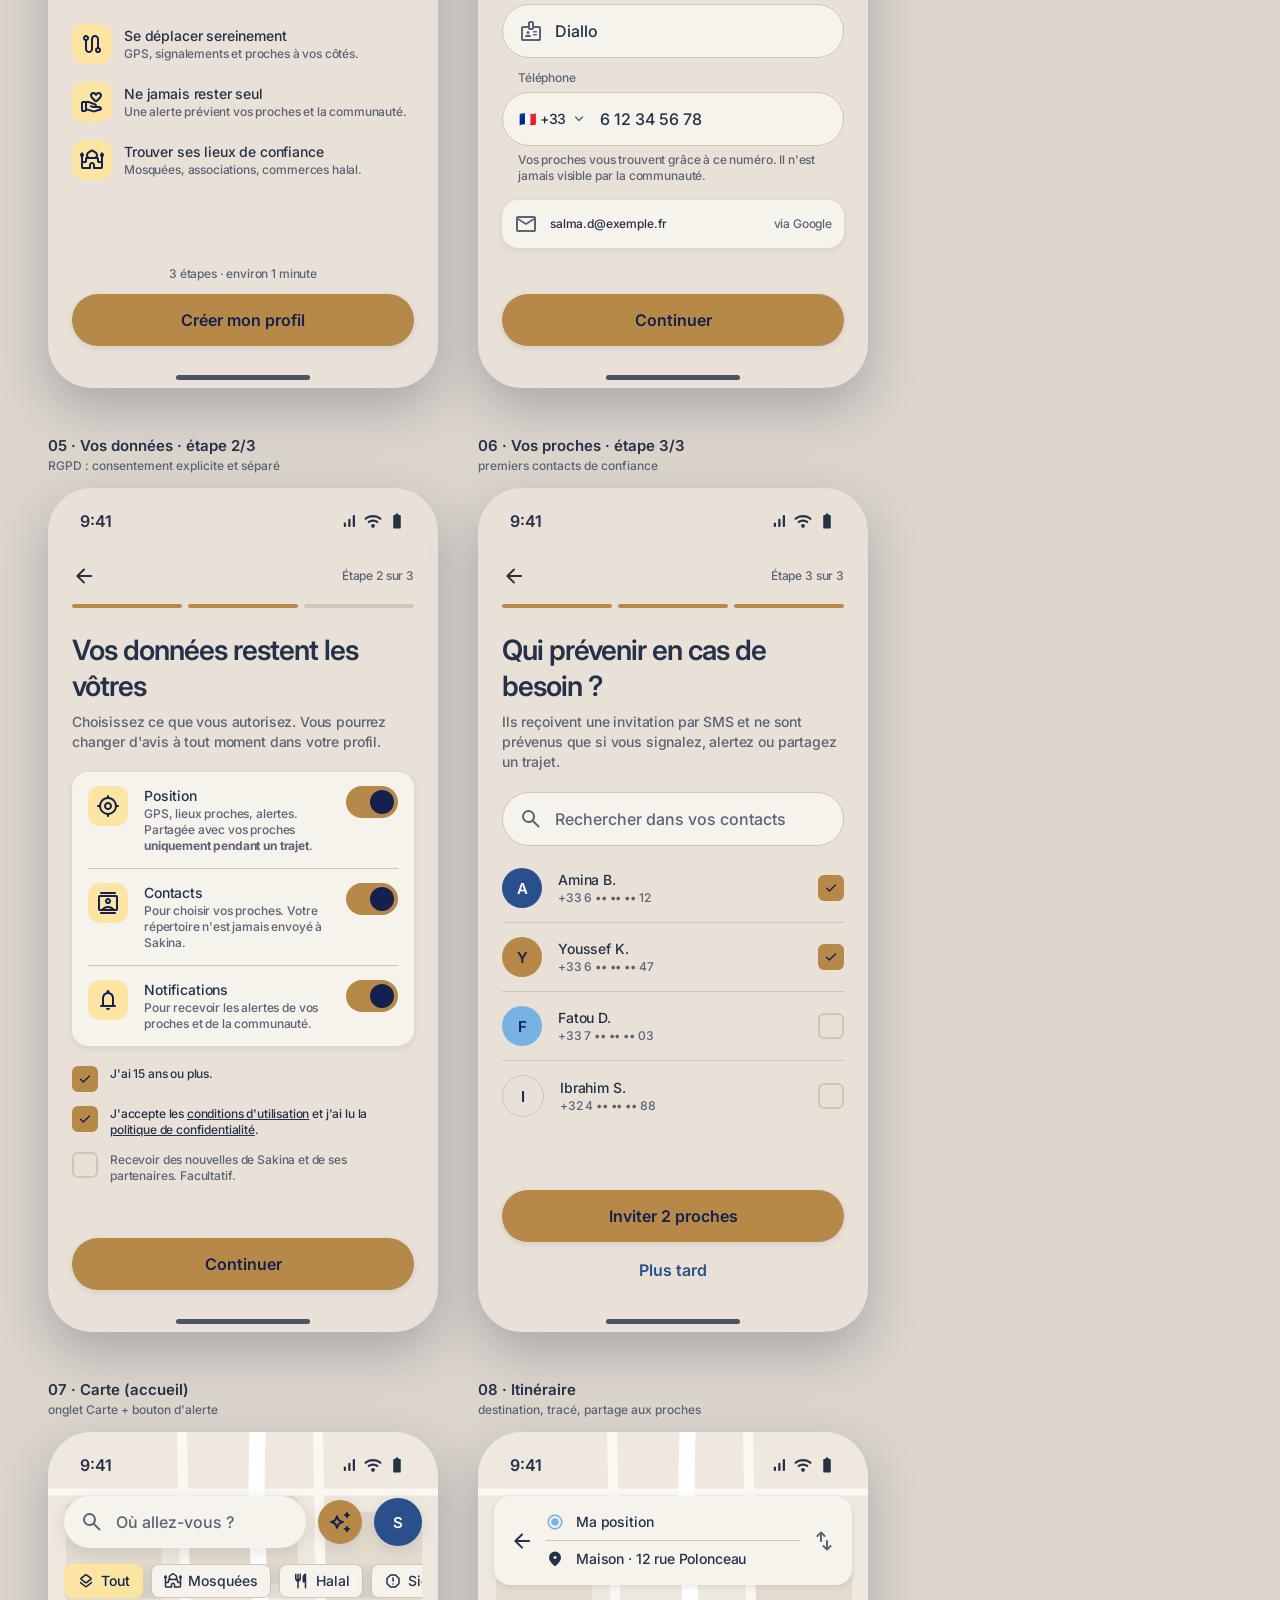
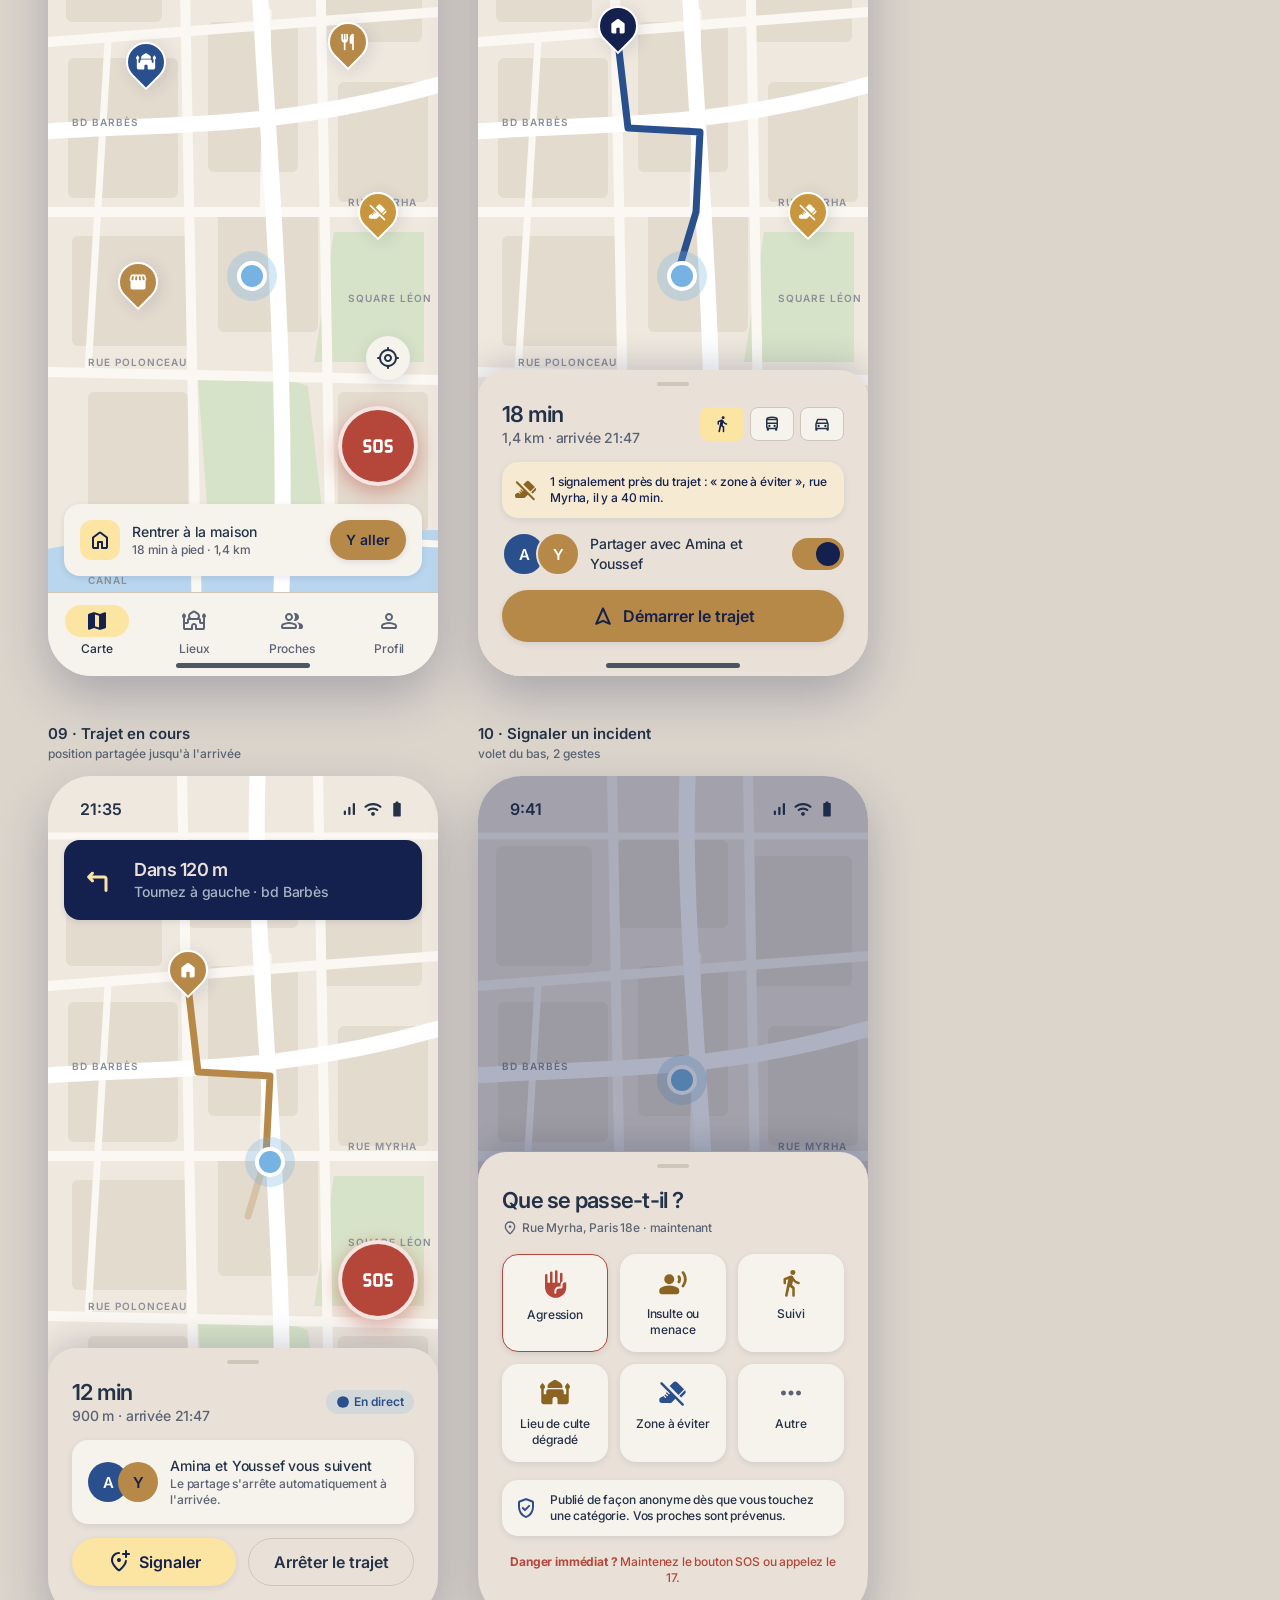
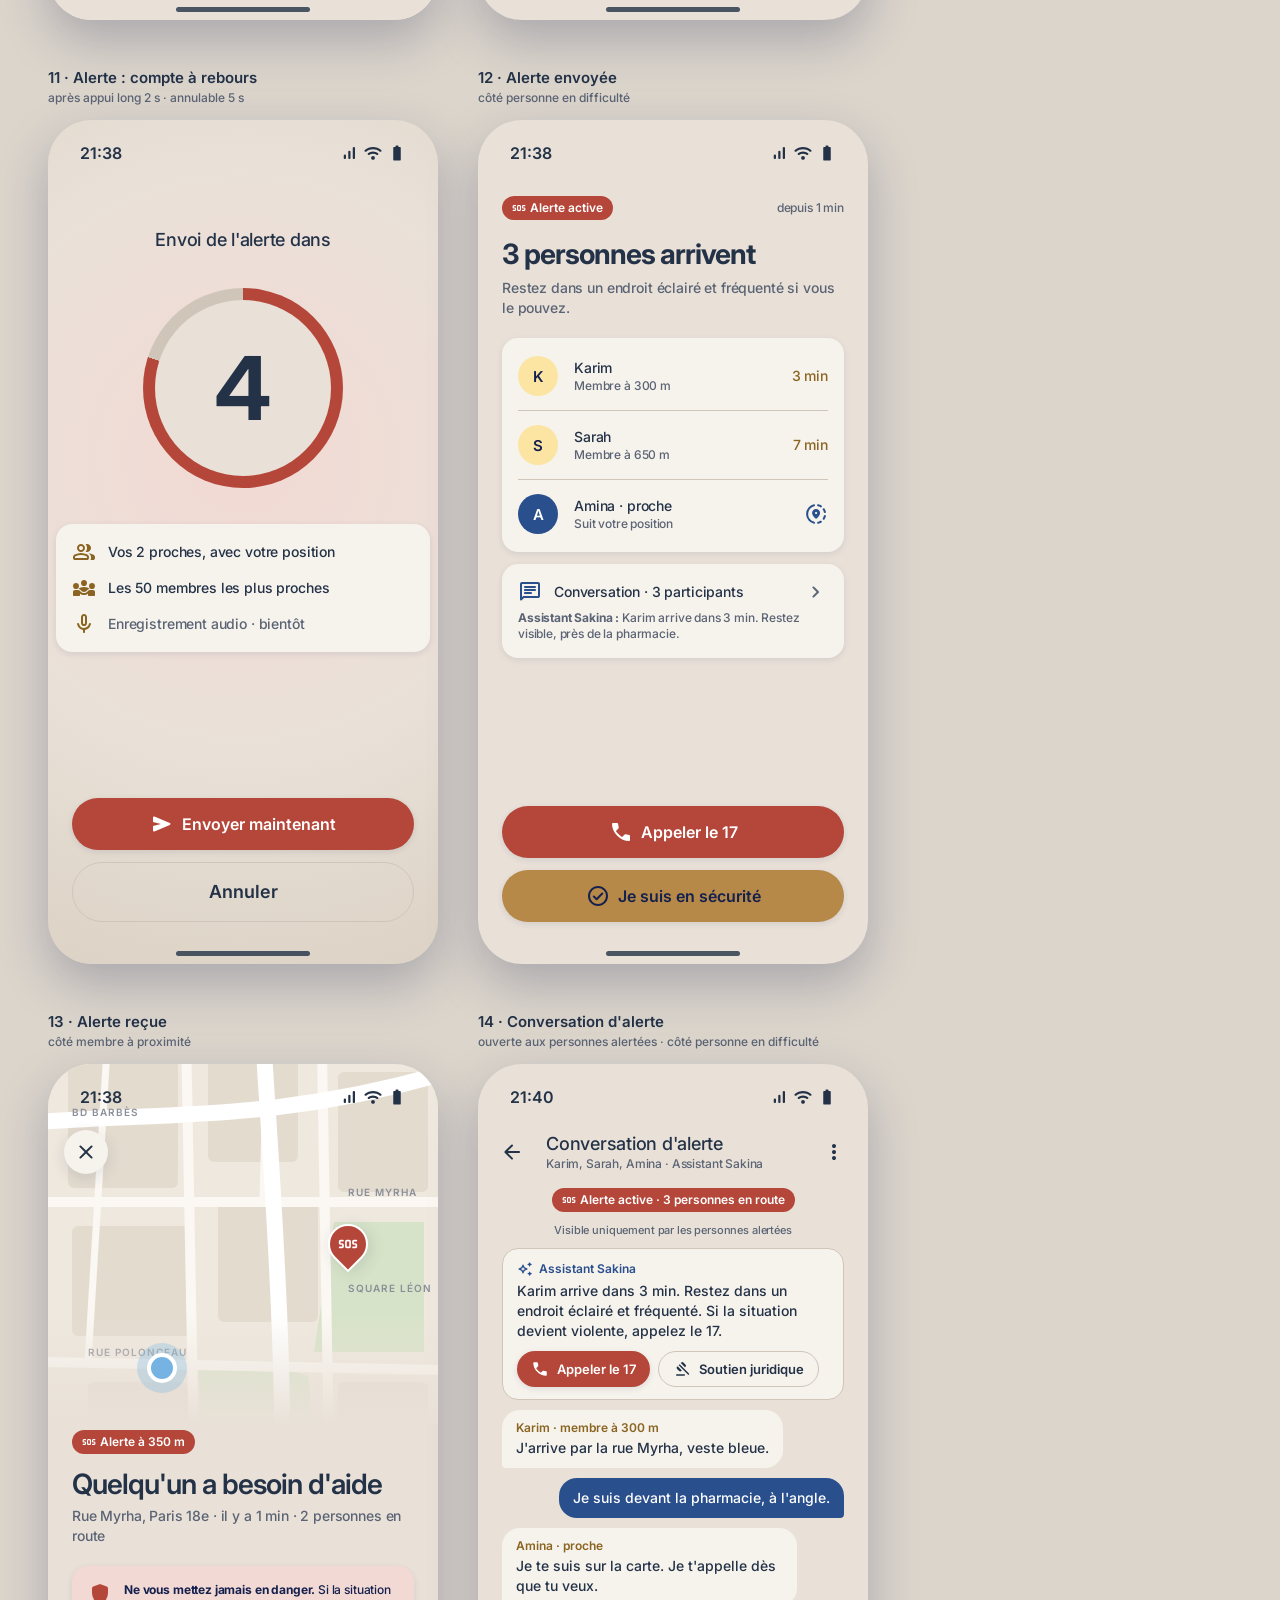
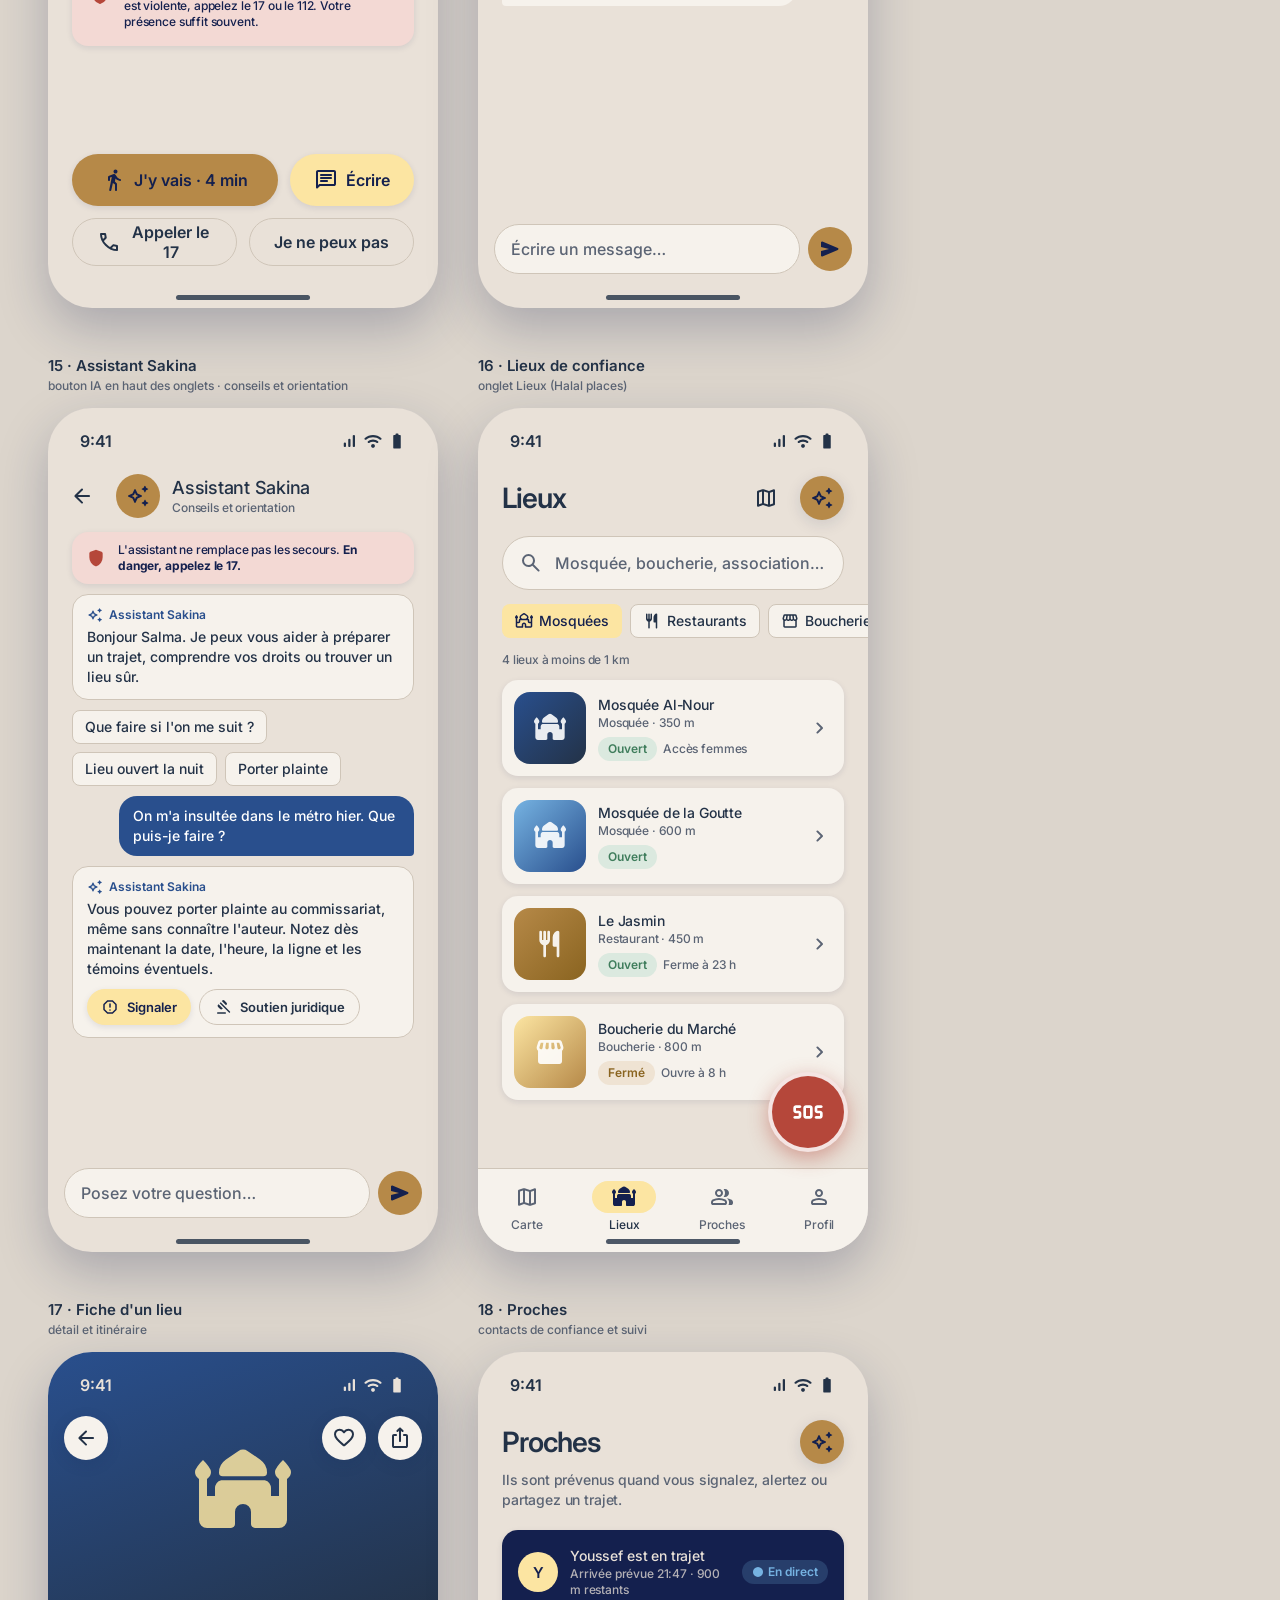
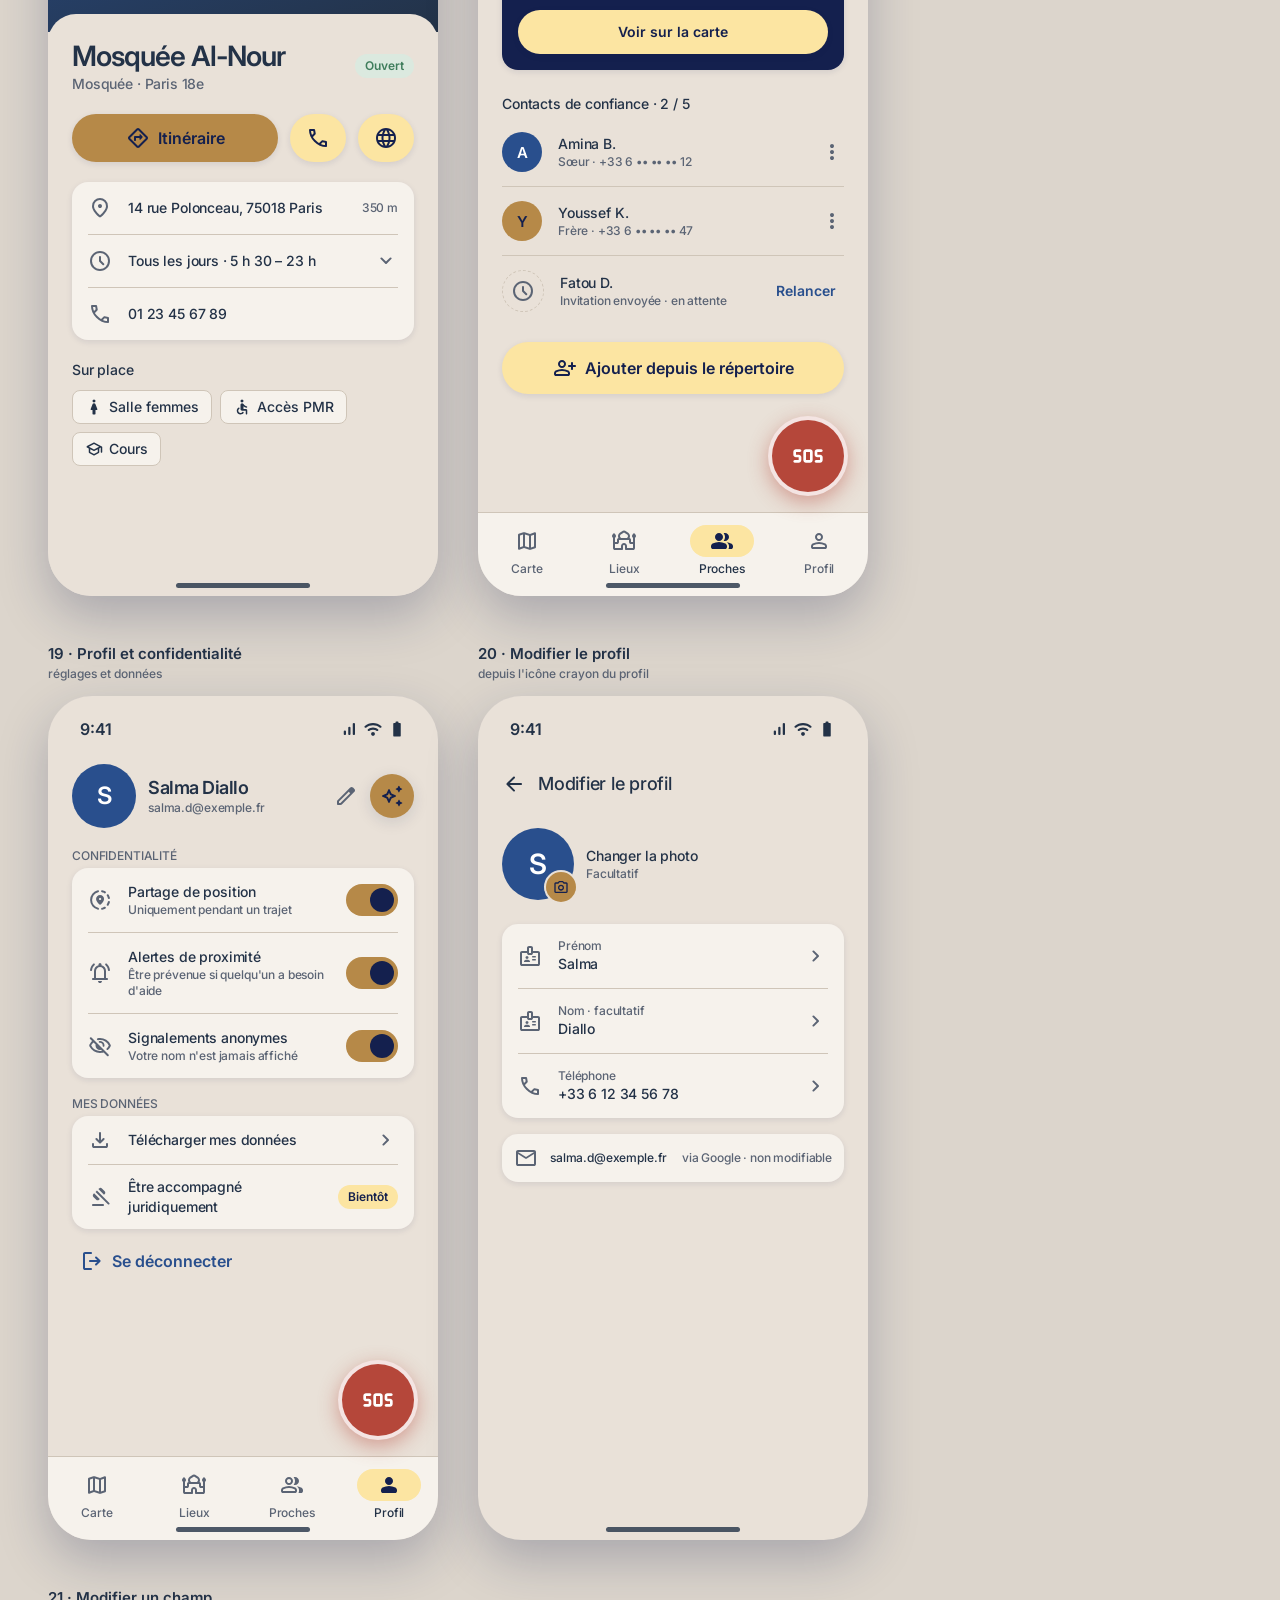
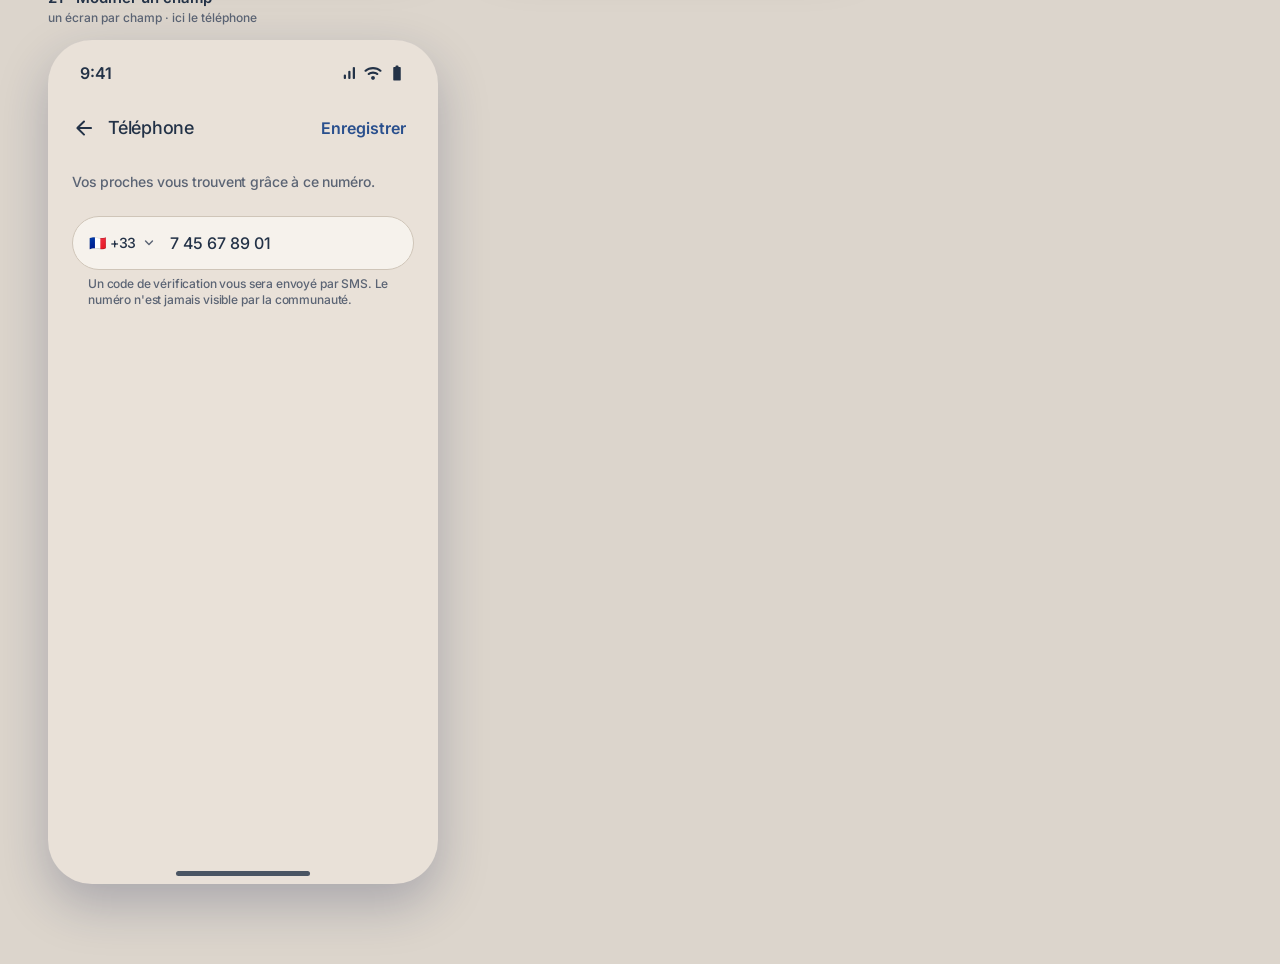
==== commit 740b28cc: "feat(design-system): centralize shared HTML components" ====
--- a/index.html
+++ b/index.html
@@ -31,10 +31,6 @@
     background: var(--surface); color: var(--on-surface); font-family: Inter, sans-serif;
     display: flex; flex-direction: column;
   }
-  .status { height: 54px; flex: none; display: flex; align-items: center; justify-content: space-between; padding: 6px 32px 0; font: 600 16px/1 Inter, sans-serif; position: relative; z-index: 5; }
-  .status .icons { display: flex; gap: 6px; }
-  .status .icon { font-size: 18px; }
-  .home-ind { position: absolute; bottom: 8px; left: 50%; width: 134px; height: 5px; margin-left: -67px; border-radius: 3px; background: var(--on-surface); opacity: .8; z-index: 9; }
   .body { flex: 1; padding: 0 var(--s-lg); display: flex; flex-direction: column; min-height: 0; }
   .appbar { height: 56px; display: flex; align-items: center; gap: var(--s-sm); flex: none; }
   .iconbtn { width: 44px; height: 44px; border-radius: 50%; display: grid; place-items: center; flex: none; }
@@ -51,7 +47,6 @@
   /* Floating bottom area: alert FAB above NavigationBar */
   .bottom { position: absolute; left: 0; right: 0; bottom: 0; z-index: 6; }
   .bottom .navbar { padding-bottom: 14px; height: 84px; }
-  .fab-sos { position: absolute; right: 20px; z-index: 7; }
 
   /* Modal bottom sheet */
   .sheet { position: absolute; left: 0; right: 0; bottom: 0; z-index: 6; background: var(--surface); border-radius: 28px 28px 0 0; padding: 12px var(--s-lg) 34px; box-shadow: 0 -8px 30px rgb(20 32 78 / 0.18); }
@@ -134,23 +129,25 @@
   </nav>
 </header>
 
-<main class="grid">
+<p data-components-status role="status">Chargement des composants…</p>
+<noscript><p>JavaScript est nécessaire pour afficher les composants partagés.</p></noscript>
+<main data-components-pending class="grid">
 
 <!-- 01 Splash -->
 <figure><figcaption>01 · Splash<span>logo vertical bicolore (clair) ou or (sombre)</span></figcaption>
 <div class="screen dark splash" data-auto-theme>
-  <div class="status"><span>9:41</span><span class="icons"><span class="icon" style="--i:url(icons/signal_cellular_alt.svg)"></span><span class="icon" style="--i:url(icons/wifi.svg)"></span><span class="icon" style="--i:url(icons/battery_full.svg)"></span></span></div>
+  <div data-component="status" data-time="9:41"></div>
   <div class="body" style="align-items:center;justify-content:center;gap:28px;padding-bottom:80px">
     <img class="only-light" src="logos/svg/sakina-vertical-bicolore.svg" alt="Sakina" width="200"><img class="only-dark" src="logos/svg/sakina-vertical-or.svg" alt="Sakina" width="200">
     <div class="title-m" style="color:var(--gold-ink)">La sérénité, ensemble.</div>
   </div>
-  <div class="home-ind"></div>
+  <div data-component="home-ind"></div>
 </div></figure>
 
 <!-- 02 Login -->
 <figure><figcaption>02 · Connexion<span>refonte de lib/login</span></figcaption>
 <div class="screen light" data-auto-theme>
-  <div class="status"><span>9:41</span><span class="icons"><span class="icon" style="--i:url(icons/signal_cellular_alt.svg)"></span><span class="icon" style="--i:url(icons/wifi.svg)"></span><span class="icon" style="--i:url(icons/battery_full.svg)"></span></span></div>
+  <div data-component="status" data-time="9:41"></div>
   <div class="body" style="padding-bottom:42px">
     <div style="display:flex;justify-content:center;margin:36px 0 28px"><img class="only-light" src="logos/svg/sakina-vertical-bicolore.svg" alt="Sakina" width="130"><img class="only-dark" src="logos/svg/sakina-vertical-or.svg" alt="Sakina" width="130"></div>
     <div class="headline-m" style="text-align:center">Bon retour parmi nous</div>
@@ -167,14 +164,14 @@
     <div style="flex:1"></div>
     <div class="body-m" style="text-align:center">Pas encore de compte ? <b style="color:var(--secondary)">S'inscrire</b></div>
   </div>
-  <div class="home-ind"></div>
+  <div data-component="home-ind"></div>
 </div></figure>
 
 
 <!-- 03 Welcome -->
 <figure><figcaption>03 · Bienvenue<span>nouvel utilisateur, après la connexion</span></figcaption>
 <div class="screen light" data-auto-theme>
-  <div class="status"><span>9:41</span><span class="icons"><span class="icon" style="--i:url(icons/signal_cellular_alt.svg)"></span><span class="icon" style="--i:url(icons/wifi.svg)"></span><span class="icon" style="--i:url(icons/battery_full.svg)"></span></span></div>
+  <div data-component="status" data-time="9:41"></div>
   <div class="body" style="padding-bottom:42px">
     <div class="appbar"><img class="only-light" src="logos/svg/sakina-horizontal-bicolore.svg" alt="Sakina" height="30"><img class="only-dark" src="logos/svg/sakina-horizontal-or.svg" alt="Sakina" height="30"></div>
     <div style="margin:24px 0 32px;height:220px;border-radius:32px;background:linear-gradient(160deg,var(--midnight),var(--sapphire));display:grid;place-items:center;position:relative;overflow:hidden">
@@ -194,13 +191,13 @@
     <div class="body-s muted" style="text-align:center;margin-bottom:12px">3 étapes · environ 1 minute</div>
     <button class="btn block">Créer mon profil</button>
   </div>
-  <div class="home-ind"></div>
+  <div data-component="home-ind"></div>
 </div></figure>
 
 <!-- 04 Profile setup -->
 <figure><figcaption>04 · Votre profil · étape 1/3<span>informations de l'utilisateur</span></figcaption>
 <div class="screen light" data-auto-theme>
-  <div class="status"><span>9:41</span><span class="icons"><span class="icon" style="--i:url(icons/signal_cellular_alt.svg)"></span><span class="icon" style="--i:url(icons/wifi.svg)"></span><span class="icon" style="--i:url(icons/battery_full.svg)"></span></span></div>
+  <div data-component="status" data-time="9:41"></div>
   <div class="body" style="padding-bottom:42px">
     <div class="appbar"><span class="icon" style="--i:url(icons/arrow_back.svg)"></span><div class="grow"></div><span class="body-s muted">Étape 1 sur 3</span></div>
     <div class="steps"><i class="on"></i><i></i><i></i></div>
@@ -221,13 +218,13 @@
     <div style="flex:1"></div>
     <button class="btn block">Continuer</button>
   </div>
-  <div class="home-ind"></div>
+  <div data-component="home-ind"></div>
 </div></figure>
 
 <!-- 05 Consents -->
 <figure><figcaption>05 · Vos données · étape 2/3<span>RGPD : consentement explicite et séparé</span></figcaption>
 <div class="screen light" data-auto-theme>
-  <div class="status"><span>9:41</span><span class="icons"><span class="icon" style="--i:url(icons/signal_cellular_alt.svg)"></span><span class="icon" style="--i:url(icons/wifi.svg)"></span><span class="icon" style="--i:url(icons/battery_full.svg)"></span></span></div>
+  <div data-component="status" data-time="9:41"></div>
   <div class="body" style="padding-bottom:42px">
     <div class="appbar"><span class="icon" style="--i:url(icons/arrow_back.svg)"></span><div class="grow"></div><span class="body-s muted">Étape 2 sur 3</span></div>
     <div class="steps"><i class="on"></i><i class="on"></i><i></i></div>
@@ -248,13 +245,13 @@
     <div style="flex:1"></div>
     <button class="btn block">Continuer</button>
   </div>
-  <div class="home-ind"></div>
+  <div data-component="home-ind"></div>
 </div></figure>
 
 <!-- 06 First trusted contacts -->
 <figure><figcaption>06 · Vos proches · étape 3/3<span>premiers contacts de confiance</span></figcaption>
 <div class="screen light" data-auto-theme>
-  <div class="status"><span>9:41</span><span class="icons"><span class="icon" style="--i:url(icons/signal_cellular_alt.svg)"></span><span class="icon" style="--i:url(icons/wifi.svg)"></span><span class="icon" style="--i:url(icons/battery_full.svg)"></span></span></div>
+  <div data-component="status" data-time="9:41"></div>
   <div class="body" style="padding-bottom:42px">
     <div class="appbar"><span class="icon" style="--i:url(icons/arrow_back.svg)"></span><div class="grow"></div><span class="body-s muted">Étape 3 sur 3</span></div>
     <div class="steps"><i class="on"></i><i class="on"></i><i class="on"></i></div>
@@ -274,7 +271,7 @@
     <button class="btn block">Inviter 2 proches</button>
     <button class="btn text block" style="margin-top:8px">Plus tard</button>
   </div>
-  <div class="home-ind"></div>
+  <div data-component="home-ind"></div>
 </div></figure>
 
 <!-- 07 Map home -->
@@ -286,11 +283,11 @@
   <div class="pin" style="left:330px;top:400px"><div class="marker report"><span class="icon fill" style="--i:url(icons/do_not_step-fill.svg)"></span></div></div>
   <div class="pin" style="left:90px;top:470px"><div class="marker halal"><span class="icon fill" style="--i:url(icons/storefront-fill.svg)"></span></div></div>
   <div class="me" style="left:200px;top:440px"></div>
-  <div class="status"><span>9:41</span><span class="icons"><span class="icon" style="--i:url(icons/signal_cellular_alt.svg)"></span><span class="icon" style="--i:url(icons/wifi.svg)"></span><span class="icon" style="--i:url(icons/battery_full.svg)"></span></span></div>
+  <div data-component="status" data-time="9:41"></div>
   <div style="position:relative;z-index:4;padding:4px 16px 0" class="stack">
     <div class="hstack">
       <div class="input grow" style="box-shadow:var(--shadow);border:0"><span class="icon" style="--i:url(icons/search.svg)"></span>Où allez-vous ?</div>
-      <div class="ai-btn" aria-label="Assistant Sakina"><span class="icon" style="--i:url(icons/auto_awesome.svg)"></span></div>
+      <div data-component="ai-btn" aria-label="Assistant Sakina"></div>
       <div class="avatar" style="width:48px;height:48px;box-shadow:var(--shadow)">S</div>
     </div>
     <div class="hstack" style="gap:8px;overflow:hidden">
@@ -301,21 +298,16 @@
     </div>
   </div>
   <div class="iconbtn filled" style="position:absolute;right:28px;bottom:296px;z-index:4;background:var(--surface-card)"><span class="icon" style="--i:url(icons/my_location.svg)"></span></div>
-  <div class="card" style="position:absolute;left:16px;right:16px;bottom:100px;z-index:4;box-shadow:var(--shadow)">
+  <div class="card" style="position:absolute;left:16px;right:16px;bottom:100px;z-index:4">
     <div class="hstack">
       <div class="lead"><span class="icon" style="--i:url(icons/home.svg)"></span></div>
       <div class="grow"><div class="title-s">Rentrer à la maison</div><div class="body-s muted">18 min à pied · 1,4 km</div></div>
       <button class="btn" style="height:40px;padding:0 16px;font-size:14px">Y aller</button>
     </div>
   </div>
-  <div class="fab-sos" style="bottom:190px"><div class="sos"><span class="icon fill" style="--i:url(icons/sos-fill.svg)"></span></div></div>
-  <div class="bottom"><nav class="navbar">
-    <div class="item active"><div class="pill"><span class="icon fill" style="--i:url(icons/map-fill.svg)"></span></div><span class="label-m">Carte</span></div>
-    <div class="item"><div class="pill"><span class="icon" style="--i:url(icons/mosque.svg)"></span></div><span class="label-m">Lieux</span></div>
-    <div class="item"><div class="pill"><span class="icon" style="--i:url(icons/group.svg)"></span></div><span class="label-m">Proches</span></div>
-    <div class="item"><div class="pill"><span class="icon" style="--i:url(icons/person.svg)"></span></div><span class="label-m">Profil</span></div>
-  </nav></div>
-  <div class="home-ind"></div>
+  <div data-component="fab-sos" style="bottom:190px"></div>
+  <div class="bottom"><div data-component="navbar" data-active="map"></div></div>
+  <div data-component="home-ind"></div>
 </div></figure>
 
 <!-- 08 Route planning -->
@@ -326,8 +318,8 @@
   <div class="me" style="left:200px;top:440px;z-index:2"></div>
   <div class="pin" style="left:140px;top:214px;z-index:2"><div class="marker halal" style="background:var(--navy)"><span class="icon fill" style="--i:url(icons/home-fill.svg)"></span></div></div>
   <div class="pin" style="left:330px;top:400px"><div class="marker report"><span class="icon fill" style="--i:url(icons/do_not_step-fill.svg)"></span></div></div>
-  <div class="status"><span>9:41</span><span class="icons"><span class="icon" style="--i:url(icons/signal_cellular_alt.svg)"></span><span class="icon" style="--i:url(icons/wifi.svg)"></span><span class="icon" style="--i:url(icons/battery_full.svg)"></span></span></div>
-  <div class="card" style="position:relative;z-index:4;margin:4px 16px 0;box-shadow:var(--shadow);display:flex;gap:12px;align-items:center">
+  <div data-component="status" data-time="9:41"></div>
+  <div class="card" style="position:relative;z-index:4;margin:4px 16px 0;display:flex;gap:12px;align-items:center">
     <span class="icon" style="--i:url(icons/arrow_back.svg)"></span>
     <div class="grow stack" style="gap:8px">
       <div class="hstack body-m"><span class="icon" style="--i:url(icons/radio_button_checked.svg);font-size:18px;color:var(--sky)"></span>Ma position</div>
@@ -344,7 +336,7 @@
     <div class="hstack"><div class="hstack grow" style="gap:0"><div class="avatar" style="border:2px solid var(--surface)">A</div><div class="avatar" style="margin-left:-10px;border:2px solid var(--surface);background:var(--gold)">Y</div><div class="body-m" style="margin-left:10px">Partager avec Amina et Youssef</div></div><div class="switch on"></div></div>
     <button class="btn block"><span class="icon" style="--i:url(icons/navigation.svg)"></span>Démarrer le trajet</button>
   </div>
-  <div class="home-ind"></div>
+  <div data-component="home-ind"></div>
 </div></figure>
 
 <!-- 09 Active trip -->
@@ -354,19 +346,19 @@
   <svg style="position:absolute;inset:0;z-index:1" viewBox="0 0 390 844"><path d="M218 380 L222 300 L150 296 L140 210" fill="none" style="stroke:var(--primary)" stroke-width="7" stroke-linecap="round" stroke-linejoin="round"/><path d="M200 440 L218 380" fill="none" style="stroke:var(--primary)" stroke-opacity=".3" stroke-width="7" stroke-linecap="round"/></svg>
   <div class="me" style="left:218px;top:382px;z-index:2"></div>
   <div class="pin" style="left:140px;top:214px;z-index:2"><div class="marker halal"><span class="icon fill" style="--i:url(icons/home-fill.svg)"></span></div></div>
-  <div class="status"><span>21:35</span><span class="icons"><span class="icon" style="--i:url(icons/signal_cellular_alt.svg)"></span><span class="icon" style="--i:url(icons/wifi.svg)"></span><span class="icon" style="--i:url(icons/battery_full.svg)"></span></span></div>
+  <div data-component="status" data-time="21:35"></div>
   <div class="card hstack dark" style="position:relative;z-index:4;margin:4px 16px 0;background:var(--navy);gap:16px;padding:18px">
     <span class="icon" style="--i:url(icons/turn_left.svg);font-size:36px;color:var(--gold-light)"></span>
     <div><div class="headline-s">Dans 120 m</div><div class="body-m muted">Tournez à gauche · bd Barbès</div></div>
   </div>
-  <div class="fab-sos" style="bottom:300px"><div class="sos"><span class="icon fill" style="--i:url(icons/sos-fill.svg)"></span></div></div>
+  <div data-component="fab-sos" style="bottom:300px"></div>
   <div class="sheet stack" style="gap:14px">
     <div class="handle" style="margin-bottom:0"></div>
     <div class="hstack"><div class="grow"><div class="headline-m">12 min</div><div class="body-m muted">900 m · arrivée 21:47</div></div><span class="badge live"><span class="icon fill" style="--i:url(icons/circle-fill.svg);font-size:14px"></span>En direct</span></div>
     <div class="card hstack"><div class="hstack" style="gap:0"><div class="avatar">A</div><div class="avatar" style="margin-left:-10px;background:var(--gold);color:var(--navy)">Y</div></div><div class="grow"><div class="title-s">Amina et Youssef vous suivent</div><div class="body-s muted">Le partage s'arrête automatiquement à l'arrivée.</div></div></div>
     <div class="hstack"><button class="btn tonal grow" style="height:48px"><span class="icon" style="--i:url(icons/add_location_alt.svg)"></span>Signaler</button><button class="btn outline grow" style="height:48px">Arrêter le trajet</button></div>
   </div>
-  <div class="home-ind"></div>
+  <div data-component="home-ind"></div>
 </div></figure>
 
 <!-- 10 Report sheet -->
@@ -374,7 +366,7 @@
 <div class="screen light" data-auto-theme>
   <div class="map"><svg><use href="#map"/></svg></div>
   <div class="me" style="left:200px;top:300px"></div>
-  <div class="status"><span>9:41</span><span class="icons"><span class="icon" style="--i:url(icons/signal_cellular_alt.svg)"></span><span class="icon" style="--i:url(icons/wifi.svg)"></span><span class="icon" style="--i:url(icons/battery_full.svg)"></span></span></div>
+  <div data-component="status" data-time="9:41"></div>
   <div class="scrim"></div>
   <div class="sheet stack" style="gap:18px">
     <div class="handle" style="margin-bottom:0"></div>
@@ -390,13 +382,13 @@
     <div class="card hstack" style="padding:12px"><span class="icon" style="--i:url(icons/verified_user.svg);color:var(--secondary)"></span><div class="body-s">Publié de façon anonyme dès que vous touchez une catégorie. Vos proches sont prévenus.</div></div>
     <div class="body-s" style="text-align:center;color:var(--alert-ink)"><b>Danger immédiat ?</b> Maintenez le bouton SOS ou appelez le 17.</div>
   </div>
-  <div class="home-ind"></div>
+  <div data-component="home-ind"></div>
 </div></figure>
 
 <!-- 11 Alert countdown -->
 <figure><figcaption>11 · Alerte : compte à rebours<span>après appui long 2 s · annulable 5 s</span></figcaption>
 <div class="screen dark alert-bg" data-auto-theme>
-  <div class="status"><span>21:38</span><span class="icons"><span class="icon" style="--i:url(icons/signal_cellular_alt.svg)"></span><span class="icon" style="--i:url(icons/wifi.svg)"></span><span class="icon" style="--i:url(icons/battery_full.svg)"></span></span></div>
+  <div data-component="status" data-time="21:38"></div>
   <div class="body" style="align-items:center;text-align:center;padding-bottom:42px">
     <div class="title-m" style="margin-top:48px">Envoi de l'alerte dans</div>
     <div style="margin:36px 0;width:200px;height:200px;border-radius:50%;display:grid;place-items:center;background:conic-gradient(var(--alert) 0 80%, var(--outline) 80% 100%)">
@@ -411,13 +403,13 @@
     <button class="btn alert block" style="margin-bottom:12px"><span class="icon fill" style="--i:url(icons/send-fill.svg)"></span>Envoyer maintenant</button>
     <button class="btn outline block" style="height:60px;font-size:18px">Annuler</button>
   </div>
-  <div class="home-ind"></div>
+  <div data-component="home-ind"></div>
 </div></figure>
 
 <!-- 12 Alert sent -->
 <figure><figcaption>12 · Alerte envoyée<span>côté personne en difficulté</span></figcaption>
 <div class="screen dark" data-auto-theme>
-  <div class="status"><span>21:38</span><span class="icons"><span class="icon" style="--i:url(icons/signal_cellular_alt.svg)"></span><span class="icon" style="--i:url(icons/wifi.svg)"></span><span class="icon" style="--i:url(icons/battery_full.svg)"></span></span></div>
+  <div data-component="status" data-time="21:38"></div>
   <div class="body" style="padding-bottom:42px">
     <div class="hstack" style="margin-top:16px"><span class="badge" style="background:var(--alert);color:#fff"><span class="icon fill" style="--i:url(icons/sos-fill.svg);font-size:14px"></span>Alerte active</span><span class="grow"></span><span class="body-s muted">depuis 1 min</span></div>
     <div class="display-s" style="margin-top:16px">3 personnes arrivent</div>
@@ -439,7 +431,7 @@
       <button class="btn block"><span class="icon" style="--i:url(icons/check_circle.svg)"></span>Je suis en sécurité</button>
     </div>
   </div>
-  <div class="home-ind"></div>
+  <div data-component="home-ind"></div>
 </div></figure>
 
 <!-- 13 Alert received -->
@@ -449,7 +441,7 @@
   <div style="position:absolute;left:0;right:0;top:250px;height:110px;background:linear-gradient(transparent,var(--surface));z-index:1"></div>
   <div class="pin" style="left:300px;top:200px;z-index:2"><div class="marker severe"><span class="icon fill" style="--i:url(icons/sos-fill.svg)"></span></div></div>
   <div class="me" style="left:110px;top:300px;z-index:2"></div>
-  <div class="status"><span>21:38</span><span class="icons"><span class="icon" style="--i:url(icons/signal_cellular_alt.svg)"></span><span class="icon" style="--i:url(icons/wifi.svg)"></span><span class="icon" style="--i:url(icons/battery_full.svg)"></span></span></div>
+  <div data-component="status" data-time="21:38"></div>
   <div class="appbar" style="position:relative;z-index:3;padding:0 16px"><div class="iconbtn filled"><span class="icon" style="--i:url(icons/close.svg)"></span></div></div>
   <div class="body" style="margin-top:250px;position:relative;z-index:3;padding-bottom:42px">
     <span class="badge" style="background:var(--alert);color:#fff;align-self:flex-start"><span class="icon fill" style="--i:url(icons/sos-fill.svg);font-size:14px"></span>Alerte à 350 m</span>
@@ -462,13 +454,13 @@
       <div class="hstack"><button class="btn outline grow" style="height:48px"><span class="icon" style="--i:url(icons/call.svg)"></span>Appeler le 17</button><button class="btn outline grow" style="height:48px">Je ne peux pas</button></div>
     </div>
   </div>
-  <div class="home-ind"></div>
+  <div data-component="home-ind"></div>
 </div></figure>
 
 <!-- 14 Alert conversation -->
 <figure><figcaption>14 · Conversation d'alerte<span>ouverte aux personnes alertées · côté personne en difficulté</span></figcaption>
 <div class="screen dark" data-auto-theme>
-  <div class="status"><span>21:40</span><span class="icons"><span class="icon" style="--i:url(icons/signal_cellular_alt.svg)"></span><span class="icon" style="--i:url(icons/wifi.svg)"></span><span class="icon" style="--i:url(icons/battery_full.svg)"></span></span></div>
+  <div data-component="status" data-time="21:40"></div>
   <div class="appbar" style="padding:0 12px">
     <div class="iconbtn"><span class="icon" style="--i:url(icons/arrow_back.svg)"></span></div>
     <div class="grow"><div class="title-m">Conversation d'alerte</div><div class="body-s muted">Karim, Sarah, Amina · Assistant Sakina</div></div>
@@ -477,61 +469,44 @@
   <div class="body stack" style="gap:10px;padding-top:8px">
     <span class="badge" style="background:var(--alert);color:#fff;align-self:center"><span class="icon fill" style="--i:url(icons/sos-fill.svg);font-size:14px"></span>Alerte active · 3 personnes en route</span>
     <div class="label-s muted" style="text-align:center">Visible uniquement par les personnes alertées</div>
-    <div class="ai-msg">
-      <div class="from"><span class="icon" style="--i:url(icons/auto_awesome.svg)"></span>Assistant Sakina</div>
-      Karim arrive dans 3 min. Restez dans un endroit éclairé et fréquenté. Si la situation devient violente, appelez le 17.
-      <div class="actions"><button class="btn alert"><span class="icon fill" style="--i:url(icons/call-fill.svg)"></span>Appeler le 17</button><button class="btn outline"><span class="icon" style="--i:url(icons/gavel.svg)"></span>Soutien juridique</button></div>
-    </div>
+    <div data-component="ai-msg"><span slot="message">Karim arrive dans 3 min. Restez dans un endroit éclairé et fréquenté. Si la situation devient violente, appelez le 17.</span><div slot="actions"><button class="btn alert"><span class="icon fill" style="--i:url(icons/call-fill.svg)"></span>Appeler le 17</button><button class="btn outline"><span class="icon" style="--i:url(icons/gavel.svg)"></span>Soutien juridique</button></div></div>
     <div class="bubble"><span class="from">Karim · membre à 300 m</span>J'arrive par la rue Myrha, veste bleue.</div>
     <div class="bubble mine">Je suis devant la pharmacie, à l'angle.</div>
     <div class="bubble"><span class="from">Amina · proche</span>Je te suis sur la carte. Je t'appelle dès que tu veux.</div>
   </div>
-  <div class="composer" style="padding:8px 16px 34px">
-    <div class="input">Écrire un message…</div>
-    <div class="send" aria-label="Envoyer"><span class="icon fill" style="--i:url(icons/send-fill.svg)"></span></div>
-  </div>
-  <div class="home-ind"></div>
+  <div data-component="composer" style="padding:8px 16px 34px" data-placeholder="Écrire un message…" data-send-label="Envoyer"></div>
+  <div data-component="home-ind"></div>
 </div></figure>
 
 <!-- 15 AI assistant -->
 <figure><figcaption>15 · Assistant Sakina<span>bouton IA en haut des onglets · conseils et orientation</span></figcaption>
 <div class="screen light" data-auto-theme>
-  <div class="status"><span>9:41</span><span class="icons"><span class="icon" style="--i:url(icons/signal_cellular_alt.svg)"></span><span class="icon" style="--i:url(icons/wifi.svg)"></span><span class="icon" style="--i:url(icons/battery_full.svg)"></span></span></div>
+  <div data-component="status" data-time="9:41"></div>
   <div class="appbar" style="padding:0 12px">
     <div class="iconbtn"><span class="icon" style="--i:url(icons/arrow_back.svg)"></span></div>
-    <div class="ai-btn" style="box-shadow:none"><span class="icon" style="--i:url(icons/auto_awesome.svg)"></span></div>
+    <div data-component="ai-btn" style="box-shadow:none"></div>
     <div class="grow"><div class="title-m">Assistant Sakina</div><div class="body-s muted">Conseils et orientation</div></div>
   </div>
   <div class="body stack" style="gap:10px;padding-top:8px">
     <div class="card hstack" style="padding:10px 14px;background:var(--alert-soft);color:var(--navy)"><span class="icon fill" style="--i:url(icons/shield-fill.svg);color:var(--alert);font-size:20px"></span><div class="body-s">L'assistant ne remplace pas les secours. <b>En danger, appelez le 17.</b></div></div>
-    <div class="ai-msg">
-      <div class="from"><span class="icon" style="--i:url(icons/auto_awesome.svg)"></span>Assistant Sakina</div>
-      Bonjour Salma. Je peux vous aider à préparer un trajet, comprendre vos droits ou trouver un lieu sûr.
-    </div>
+    <div data-component="ai-msg"><span slot="message">Bonjour Salma. Je peux vous aider à préparer un trajet, comprendre vos droits ou trouver un lieu sûr.</span></div>
     <div class="hstack" style="gap:8px;flex-wrap:wrap">
       <span class="chip">Que faire si l'on me suit ?</span><span class="chip">Lieu ouvert la nuit</span><span class="chip">Porter plainte</span>
     </div>
     <div class="bubble mine">On m'a insultée dans le métro hier. Que puis-je faire ?</div>
-    <div class="ai-msg">
-      <div class="from"><span class="icon" style="--i:url(icons/auto_awesome.svg)"></span>Assistant Sakina</div>
-      Vous pouvez porter plainte au commissariat, même sans connaître l'auteur. Notez dès maintenant la date, l'heure, la ligne et les témoins éventuels.
-      <div class="actions"><button class="btn tonal"><span class="icon" style="--i:url(icons/report.svg)"></span>Signaler</button><button class="btn outline"><span class="icon" style="--i:url(icons/gavel.svg)"></span>Soutien juridique</button></div>
-    </div>
-  </div>
-  <div class="composer" style="padding:8px 16px 34px">
-    <div class="input">Posez votre question…</div>
-    <div class="send" aria-label="Envoyer"><span class="icon fill" style="--i:url(icons/send-fill.svg)"></span></div>
-  </div>
-  <div class="home-ind"></div>
+    <div data-component="ai-msg"><span slot="message">Vous pouvez porter plainte au commissariat, même sans connaître l'auteur. Notez dès maintenant la date, l'heure, la ligne et les témoins éventuels.</span><div slot="actions"><button class="btn tonal"><span class="icon" style="--i:url(icons/report.svg)"></span>Signaler</button><button class="btn outline"><span class="icon" style="--i:url(icons/gavel.svg)"></span>Soutien juridique</button></div></div>
+  </div>
+  <div data-component="composer" style="padding:8px 16px 34px" data-placeholder="Posez votre question…" data-send-label="Envoyer"></div>
+  <div data-component="home-ind"></div>
 </div></figure>
 
 <!-- 16 Places list -->
 <figure><figcaption>16 · Lieux de confiance<span>onglet Lieux (Halal places)</span></figcaption>
 <div class="screen light" data-auto-theme>
-  <div class="status"><span>9:41</span><span class="icons"><span class="icon" style="--i:url(icons/signal_cellular_alt.svg)"></span><span class="icon" style="--i:url(icons/wifi.svg)"></span><span class="icon" style="--i:url(icons/battery_full.svg)"></span></span></div>
+  <div data-component="status" data-time="9:41"></div>
   <div class="body" style="padding:0">
     <div style="padding:8px 24px 0" class="stack">
-      <div class="hstack"><div class="headline-l grow">Lieux</div><div class="iconbtn"><span class="icon" style="--i:url(icons/map.svg)"></span></div><div class="ai-btn" aria-label="Assistant Sakina"><span class="icon" style="--i:url(icons/auto_awesome.svg)"></span></div></div>
+      <div class="hstack"><div class="headline-l grow">Lieux</div><div class="iconbtn"><span class="icon" style="--i:url(icons/map.svg)"></span></div><div data-component="ai-btn" aria-label="Assistant Sakina"></div></div>
       <div class="input"><span class="icon" style="--i:url(icons/search.svg)"></span>Mosquée, boucherie, association…</div>
     </div>
     <div class="hstack" style="gap:8px;padding:14px 24px;overflow:hidden">
@@ -545,21 +520,16 @@
       <div class="card hstack" style="padding:12px"><div class="photo" style="width:72px;height:72px;background:linear-gradient(135deg,var(--gold-light),var(--gold))"><span class="icon fill" style="--i:url(icons/storefront-fill.svg);font-size:32px"></span></div><div class="grow"><div class="title-s">Boucherie du Marché</div><div class="body-s muted">Boucherie · 800 m</div><div class="hstack" style="gap:6px;margin-top:6px"><span class="badge" style="background:#efe3d3;color:#8a6420">Fermé</span><span class="body-s muted">Ouvre à 8 h</span></div></div><span class="icon muted" style="--i:url(icons/chevron_right.svg)"></span></div>
     </div>
   </div>
-  <div class="fab-sos" style="bottom:calc(84px + var(--s-md))"><div class="sos"><span class="icon fill" style="--i:url(icons/sos-fill.svg)"></span></div></div>
-  <div class="bottom"><nav class="navbar">
-    <div class="item"><div class="pill"><span class="icon" style="--i:url(icons/map.svg)"></span></div><span class="label-m">Carte</span></div>
-    <div class="item active"><div class="pill"><span class="icon fill" style="--i:url(icons/mosque-fill.svg)"></span></div><span class="label-m">Lieux</span></div>
-    <div class="item"><div class="pill"><span class="icon" style="--i:url(icons/group.svg)"></span></div><span class="label-m">Proches</span></div>
-    <div class="item"><div class="pill"><span class="icon" style="--i:url(icons/person.svg)"></span></div><span class="label-m">Profil</span></div>
-  </nav></div>
-  <div class="home-ind"></div>
+  <div data-component="fab-sos" style="bottom:calc(84px + var(--s-md))"></div>
+  <div class="bottom"><div data-component="navbar" data-active="places"></div></div>
+  <div data-component="home-ind"></div>
 </div></figure>
 
 <!-- 17 Place detail -->
 <figure><figcaption>17 · Fiche d'un lieu<span>détail et itinéraire</span></figcaption>
 <div class="screen light" data-auto-theme>
   <div style="position:absolute;top:0;left:0;right:0;height:280px;background:linear-gradient(160deg,var(--sapphire),var(--midnight));display:grid;place-items:center"><span class="icon fill" style="--i:url(icons/mosque-fill.svg);font-size:96px;color:rgb(252 229 162 / .85)"></span></div>
-  <div class="status dark" style="color:var(--pearl)"><span>9:41</span><span class="icons"><span class="icon" style="--i:url(icons/signal_cellular_alt.svg)"></span><span class="icon" style="--i:url(icons/wifi.svg)"></span><span class="icon" style="--i:url(icons/battery_full.svg)"></span></span></div>
+  <div data-component="status" data-time="9:41" class="dark" style="color:var(--pearl)"></div>
   <div class="hstack" style="position:relative;z-index:3;padding:4px 16px;justify-content:space-between"><div class="iconbtn filled"><span class="icon" style="--i:url(icons/arrow_back.svg)"></span></div><div class="hstack"><div class="iconbtn filled"><span class="icon" style="--i:url(icons/favorite.svg)"></span></div><div class="iconbtn filled"><span class="icon" style="--i:url(icons/ios_share.svg)"></span></div></div></div>
   <div class="body" style="position:relative;z-index:3;margin-top:150px;background:var(--surface);border-radius:28px 28px 0 0;padding-top:24px;padding-bottom:42px">
     <div class="hstack"><div class="grow"><div class="headline-l">Mosquée Al-Nour</div><div class="body-m muted">Mosquée · Paris 18e</div></div><span class="badge ok">Ouvert</span></div>
@@ -580,15 +550,15 @@
       <span class="chip"><span class="icon" style="--i:url(icons/woman.svg)"></span>Salle femmes</span><span class="chip"><span class="icon" style="--i:url(icons/accessible.svg)"></span>Accès PMR</span><span class="chip"><span class="icon" style="--i:url(icons/school.svg)"></span>Cours</span>
     </div>
   </div>
-  <div class="home-ind"></div>
+  <div data-component="home-ind"></div>
 </div></figure>
 
 <!-- 18 Trusted contacts -->
 <figure><figcaption>18 · Proches<span>contacts de confiance et suivi</span></figcaption>
 <div class="screen light" data-auto-theme>
-  <div class="status"><span>9:41</span><span class="icons"><span class="icon" style="--i:url(icons/signal_cellular_alt.svg)"></span><span class="icon" style="--i:url(icons/wifi.svg)"></span><span class="icon" style="--i:url(icons/battery_full.svg)"></span></span></div>
+  <div data-component="status" data-time="9:41"></div>
   <div class="body">
-    <div class="hstack" style="margin-top:8px"><div class="headline-l grow">Proches</div><div class="ai-btn" aria-label="Assistant Sakina"><span class="icon" style="--i:url(icons/auto_awesome.svg)"></span></div></div>
+    <div class="hstack" style="margin-top:8px"><div class="headline-l grow">Proches</div><div data-component="ai-btn" aria-label="Assistant Sakina"></div></div>
     <div class="body-m muted" style="margin:6px 0 20px">Ils sont prévenus quand vous signalez, alertez ou partagez un trajet.</div>
     <div class="card stack dark" style="background:var(--navy);gap:12px">
       <div class="hstack"><div class="avatar" style="background:var(--gold-light);color:var(--navy)">Y</div><div class="grow"><div class="title-s">Youssef est en trajet</div><div class="body-s" style="opacity:.75">Arrivée prévue 21:47 · 900 m restants</div></div><span class="badge live"><span class="icon fill" style="--i:url(icons/circle-fill.svg);font-size:12px"></span>En direct</span></div>
@@ -604,22 +574,17 @@
     </div>
     <button class="btn tonal block" style="margin-top:16px"><span class="icon" style="--i:url(icons/person_add.svg)"></span>Ajouter depuis le répertoire</button>
   </div>
-  <div class="fab-sos" style="bottom:calc(84px + var(--s-md))"><div class="sos"><span class="icon fill" style="--i:url(icons/sos-fill.svg)"></span></div></div>
-  <div class="bottom"><nav class="navbar">
-    <div class="item"><div class="pill"><span class="icon" style="--i:url(icons/map.svg)"></span></div><span class="label-m">Carte</span></div>
-    <div class="item"><div class="pill"><span class="icon" style="--i:url(icons/mosque.svg)"></span></div><span class="label-m">Lieux</span></div>
-    <div class="item active"><div class="pill"><span class="icon fill" style="--i:url(icons/group-fill.svg)"></span></div><span class="label-m">Proches</span></div>
-    <div class="item"><div class="pill"><span class="icon" style="--i:url(icons/person.svg)"></span></div><span class="label-m">Profil</span></div>
-  </nav></div>
-  <div class="home-ind"></div>
+  <div data-component="fab-sos" style="bottom:calc(84px + var(--s-md))"></div>
+  <div class="bottom"><div data-component="navbar" data-active="contacts"></div></div>
+  <div data-component="home-ind"></div>
 </div></figure>
 
 <!-- 19 Profile -->
 <figure><figcaption>19 · Profil et confidentialité<span>réglages et données</span></figcaption>
 <div class="screen light" data-auto-theme>
-  <div class="status"><span>9:41</span><span class="icons"><span class="icon" style="--i:url(icons/signal_cellular_alt.svg)"></span><span class="icon" style="--i:url(icons/wifi.svg)"></span><span class="icon" style="--i:url(icons/battery_full.svg)"></span></span></div>
+  <div data-component="status" data-time="9:41"></div>
   <div class="body">
-    <div class="hstack" style="margin:8px 0 20px"><div class="avatar" style="width:64px;height:64px;font-size:24px">S</div><div class="grow"><div class="headline-s">Salma Diallo</div><div class="body-s muted">salma.d@exemple.fr</div></div><span class="icon muted" style="--i:url(icons/edit.svg)"></span><div class="ai-btn" aria-label="Assistant Sakina"><span class="icon" style="--i:url(icons/auto_awesome.svg)"></span></div></div>
+    <div class="hstack" style="margin:8px 0 20px"><div class="avatar" style="width:64px;height:64px;font-size:24px">S</div><div class="grow"><div class="headline-s">Salma Diallo</div><div class="body-s muted">salma.d@exemple.fr</div></div><span class="icon muted" style="--i:url(icons/edit.svg)"></span><div data-component="ai-btn" aria-label="Assistant Sakina"></div></div>
     <div class="label-m muted" style="margin-bottom:4px">CONFIDENTIALITÉ</div>
     <div class="card" style="padding:0 16px">
       <div class="tile"><span class="icon muted" style="--i:url(icons/share_location.svg)"></span><div class="grow"><div class="title-s">Partage de position</div><div class="body-s muted">Uniquement pendant un trajet</div></div><div class="switch on"></div></div>
@@ -636,20 +601,15 @@
     </div>
     <button class="btn text" style="margin-top:12px;align-self:flex-start"><span class="icon" style="--i:url(icons/logout.svg)"></span>Se déconnecter</button>
   </div>
-  <div class="fab-sos" style="bottom:calc(84px + var(--s-md))"><div class="sos"><span class="icon fill" style="--i:url(icons/sos-fill.svg)"></span></div></div>
-  <div class="bottom"><nav class="navbar">
-    <div class="item"><div class="pill"><span class="icon" style="--i:url(icons/map.svg)"></span></div><span class="label-m">Carte</span></div>
-    <div class="item"><div class="pill"><span class="icon" style="--i:url(icons/mosque.svg)"></span></div><span class="label-m">Lieux</span></div>
-    <div class="item"><div class="pill"><span class="icon" style="--i:url(icons/group.svg)"></span></div><span class="label-m">Proches</span></div>
-    <div class="item active"><div class="pill"><span class="icon fill" style="--i:url(icons/person-fill.svg)"></span></div><span class="label-m">Profil</span></div>
-  </nav></div>
-  <div class="home-ind"></div>
+  <div data-component="fab-sos" style="bottom:calc(84px + var(--s-md))"></div>
+  <div class="bottom"><div data-component="navbar" data-active="profile"></div></div>
+  <div data-component="home-ind"></div>
 </div></figure>
 
 <!-- 20 Edit profile -->
 <figure><figcaption>20 · Modifier le profil<span>depuis l'icône crayon du profil</span></figcaption>
 <div class="screen light" data-auto-theme>
-  <div class="status"><span>9:41</span><span class="icons"><span class="icon" style="--i:url(icons/signal_cellular_alt.svg)"></span><span class="icon" style="--i:url(icons/wifi.svg)"></span><span class="icon" style="--i:url(icons/battery_full.svg)"></span></span></div>
+  <div data-component="status" data-time="9:41"></div>
   <div class="body" style="padding-bottom:42px">
     <div class="appbar"><span class="icon" style="--i:url(icons/arrow_back.svg)"></span><span class="title-m">Modifier le profil</span></div>
     <div class="hstack" style="margin:16px 0 24px">
@@ -666,23 +626,24 @@
     </div>
     <div class="card hstack" style="margin-top:16px;padding:12px"><span class="icon muted" style="--i:url(icons/mail.svg)"></span><div class="grow body-s">salma.d@exemple.fr</div><span class="body-s muted">via Google · non modifiable</span></div>
   </div>
-  <div class="home-ind"></div>
+  <div data-component="home-ind"></div>
 </div></figure>
 
 <!-- 21 Edit one profile field -->
 <figure><figcaption>21 · Modifier un champ<span>un écran par champ · ici le téléphone</span></figcaption>
 <div class="screen light" data-auto-theme>
-  <div class="status"><span>9:41</span><span class="icons"><span class="icon" style="--i:url(icons/signal_cellular_alt.svg)"></span><span class="icon" style="--i:url(icons/wifi.svg)"></span><span class="icon" style="--i:url(icons/battery_full.svg)"></span></span></div>
+  <div data-component="status" data-time="9:41"></div>
   <div class="body" style="padding-bottom:42px">
     <div class="appbar"><span class="icon" style="--i:url(icons/arrow_back.svg)"></span><span class="title-m">Téléphone</span><div class="grow"></div><button class="btn text">Enregistrer</button></div>
     <div class="body-m muted" style="margin:16px 0 24px">Vos proches vous trouvent grâce à ce numéro.</div>
     <div class="input filled"><span class="title-s">🇫🇷 +33</span><span class="icon muted" style="--i:url(icons/expand_more.svg);font-size:18px;margin-left:-8px"></span>7 45 67 89 01</div>
     <div class="body-s muted" style="margin:6px 16px 0">Un code de vérification vous sera envoyé par SMS. Le numéro n'est jamais visible par la communauté.</div>
   </div>
-  <div class="home-ind"></div>
+  <div data-component="home-ind"></div>
 </div></figure>
 
 </main>
 <script src="theme.js"></script>
+<script src="components.js"></script>
 </body>
 </html>
--- a/tokens.css
+++ b/tokens.css
@@ -39,6 +39,7 @@
   --r-pill: 999px;
 
   --shadow: 0 4px 16px rgb(20 32 78 / 0.12);
+  --shadow-sm: 0 2px 6px rgb(20 32 78 / 0.10);
 
   /* Page chrome around the mockups (not the app), switched by theme.js */
   --page: #fbf9f6;
@@ -61,6 +62,15 @@
 }
 
 a { color: var(--page-link); }
+
+[data-components-pending] { visibility: hidden; }
+[data-components-status] { margin: 24px 48px; font: 500 14px/20px Inter, sans-serif; }
+
+.status { height: 54px; flex: none; display: flex; align-items: center; justify-content: space-between; padding: 6px 32px 0; font: 600 16px/1 Inter, sans-serif; position: relative; z-index: 5; }
+.status .icons { display: flex; gap: 6px; }
+.status .icon { font-size: 18px; }
+.home-ind { position: absolute; bottom: 8px; left: 50%; width: 134px; height: 5px; margin-left: -67px; border-radius: 3px; background: var(--on-surface); opacity: .8; z-index: 9; }
+.fab-sos { position: absolute; right: 20px; z-index: 7; }
 
 /* Header light/dark switch */
 .theme-toggle {
@@ -150,6 +160,7 @@
   height: 52px; padding: 0 var(--s-lg); border: 0; border-radius: var(--r-pill);
   background: var(--primary); color: var(--on-primary);
   font: 600 16px/20px Inter, sans-serif;
+  box-shadow: var(--shadow-sm);
 }
 /* FilledButton.tonal */
 .btn.tonal { background: var(--primary-container); color: var(--on-primary-container); }
@@ -157,6 +168,7 @@
 .btn.outline { background: transparent; color: var(--on-surface); border: 1.5px solid var(--outline); }
 /* TextButton */
 .btn.text { background: transparent; color: var(--secondary); height: 40px; padding: 0 var(--s-xs); }
+.btn.outline, .btn.text { box-shadow: none; }
 .btn.alert { background: var(--alert); color: #fff; }
 .btn.block { width: 100%; }
 
@@ -183,6 +195,7 @@
 .card {
   background: var(--surface-card); border-radius: var(--r-md); padding: var(--s-md);
   color: var(--on-surface);
+  box-shadow: var(--shadow-sm);
 }
 
 /* NavigationBar */
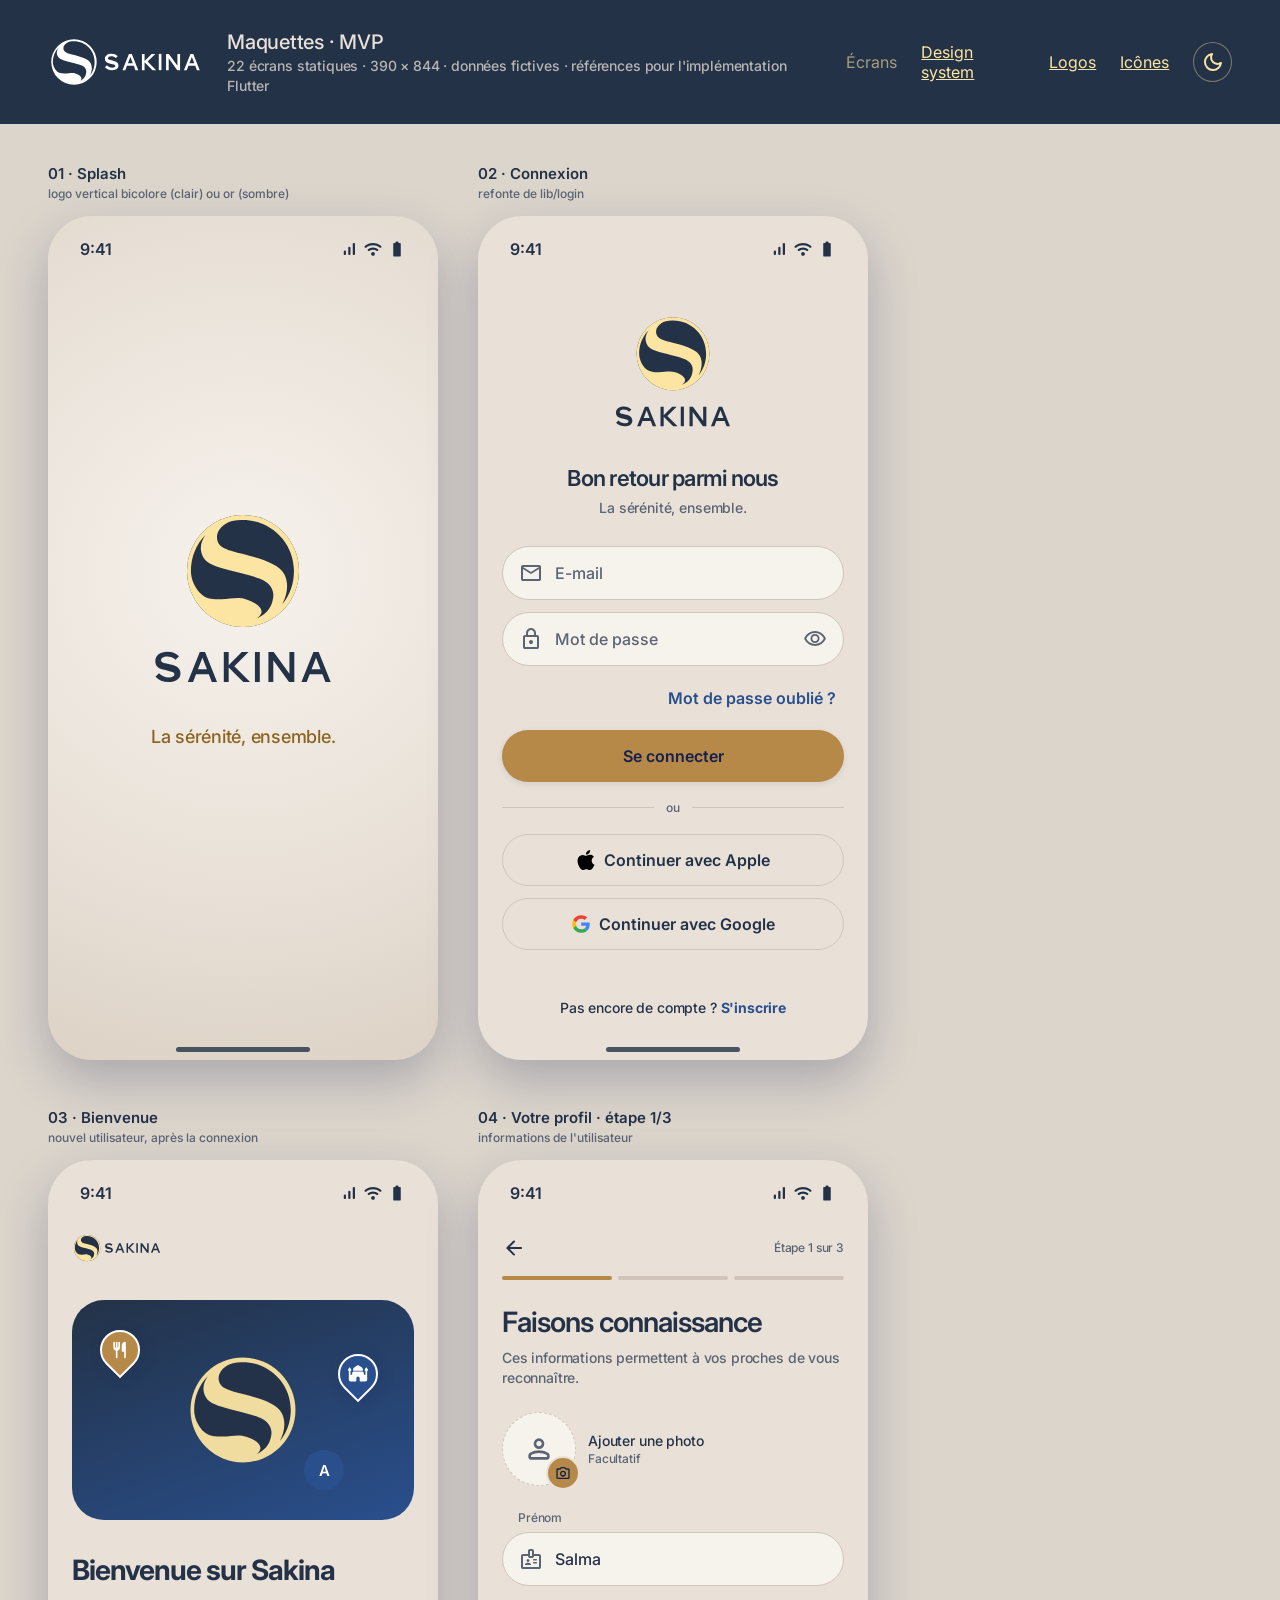
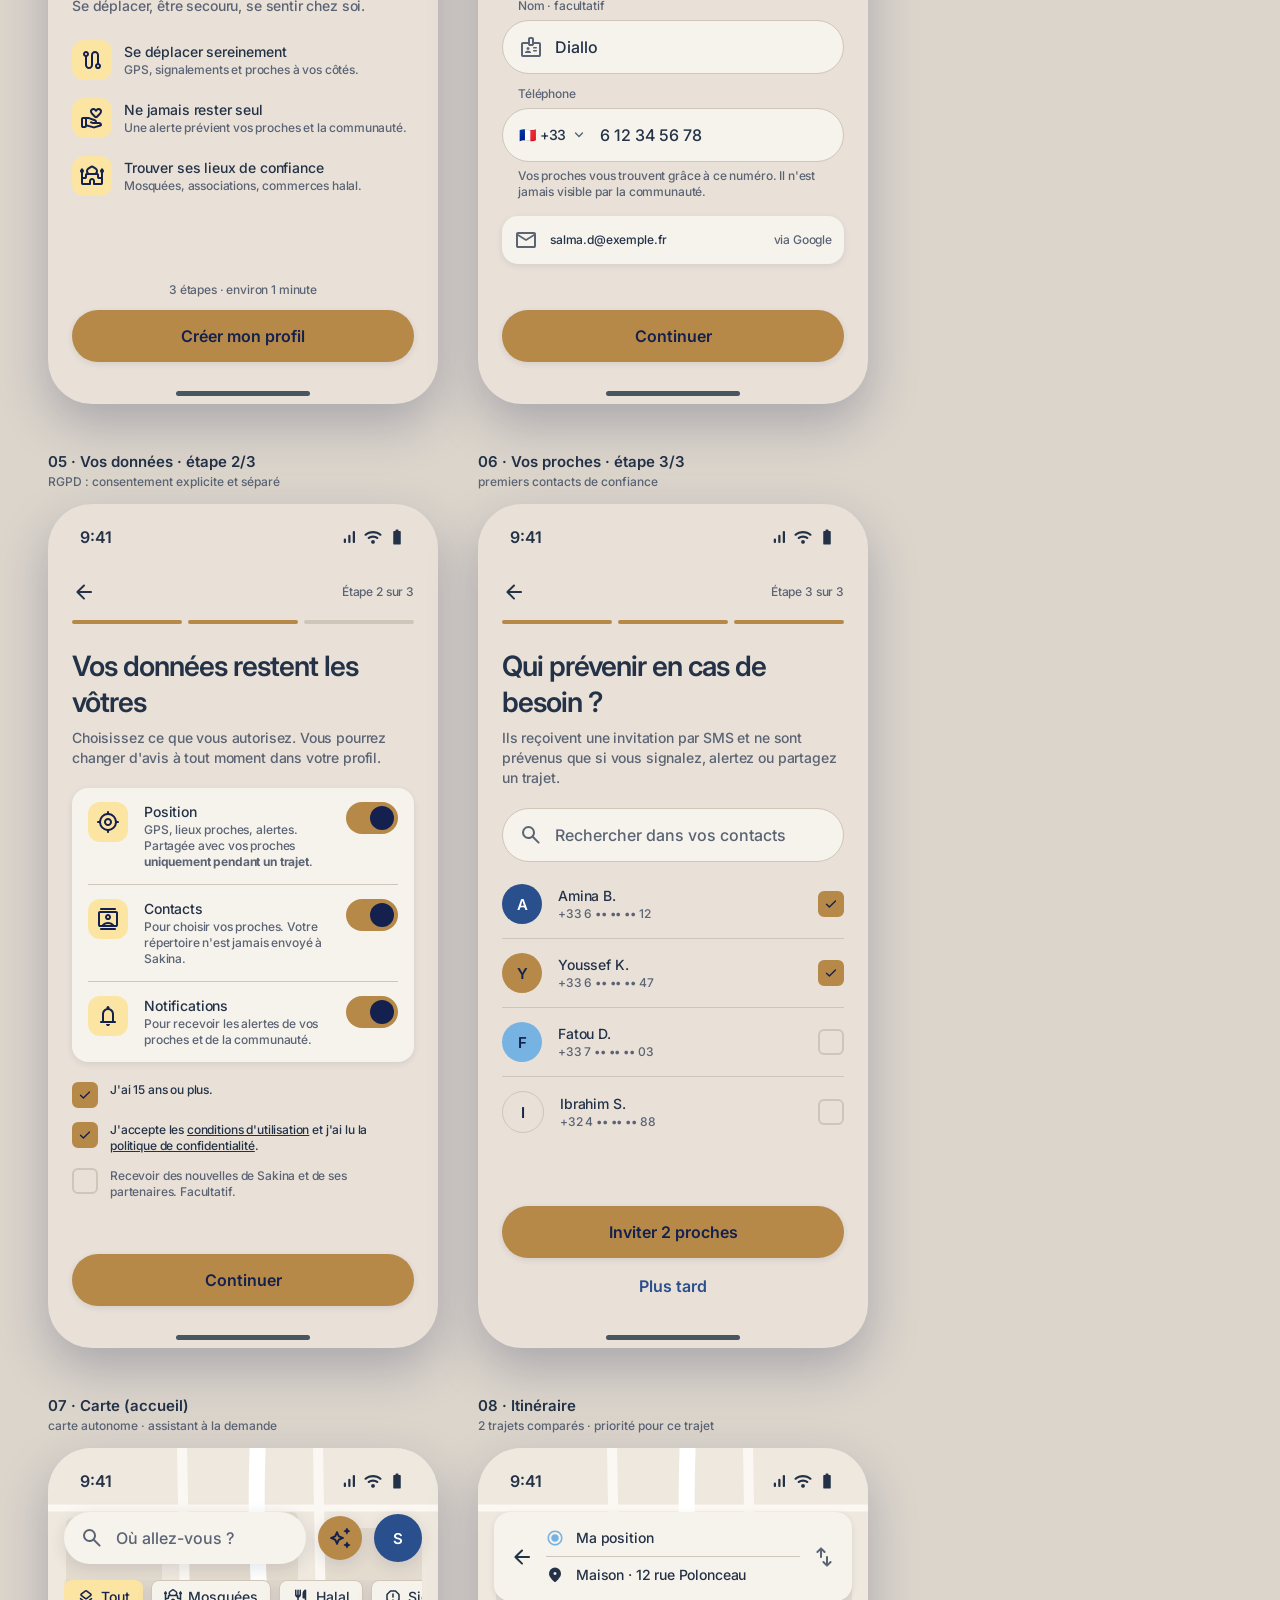
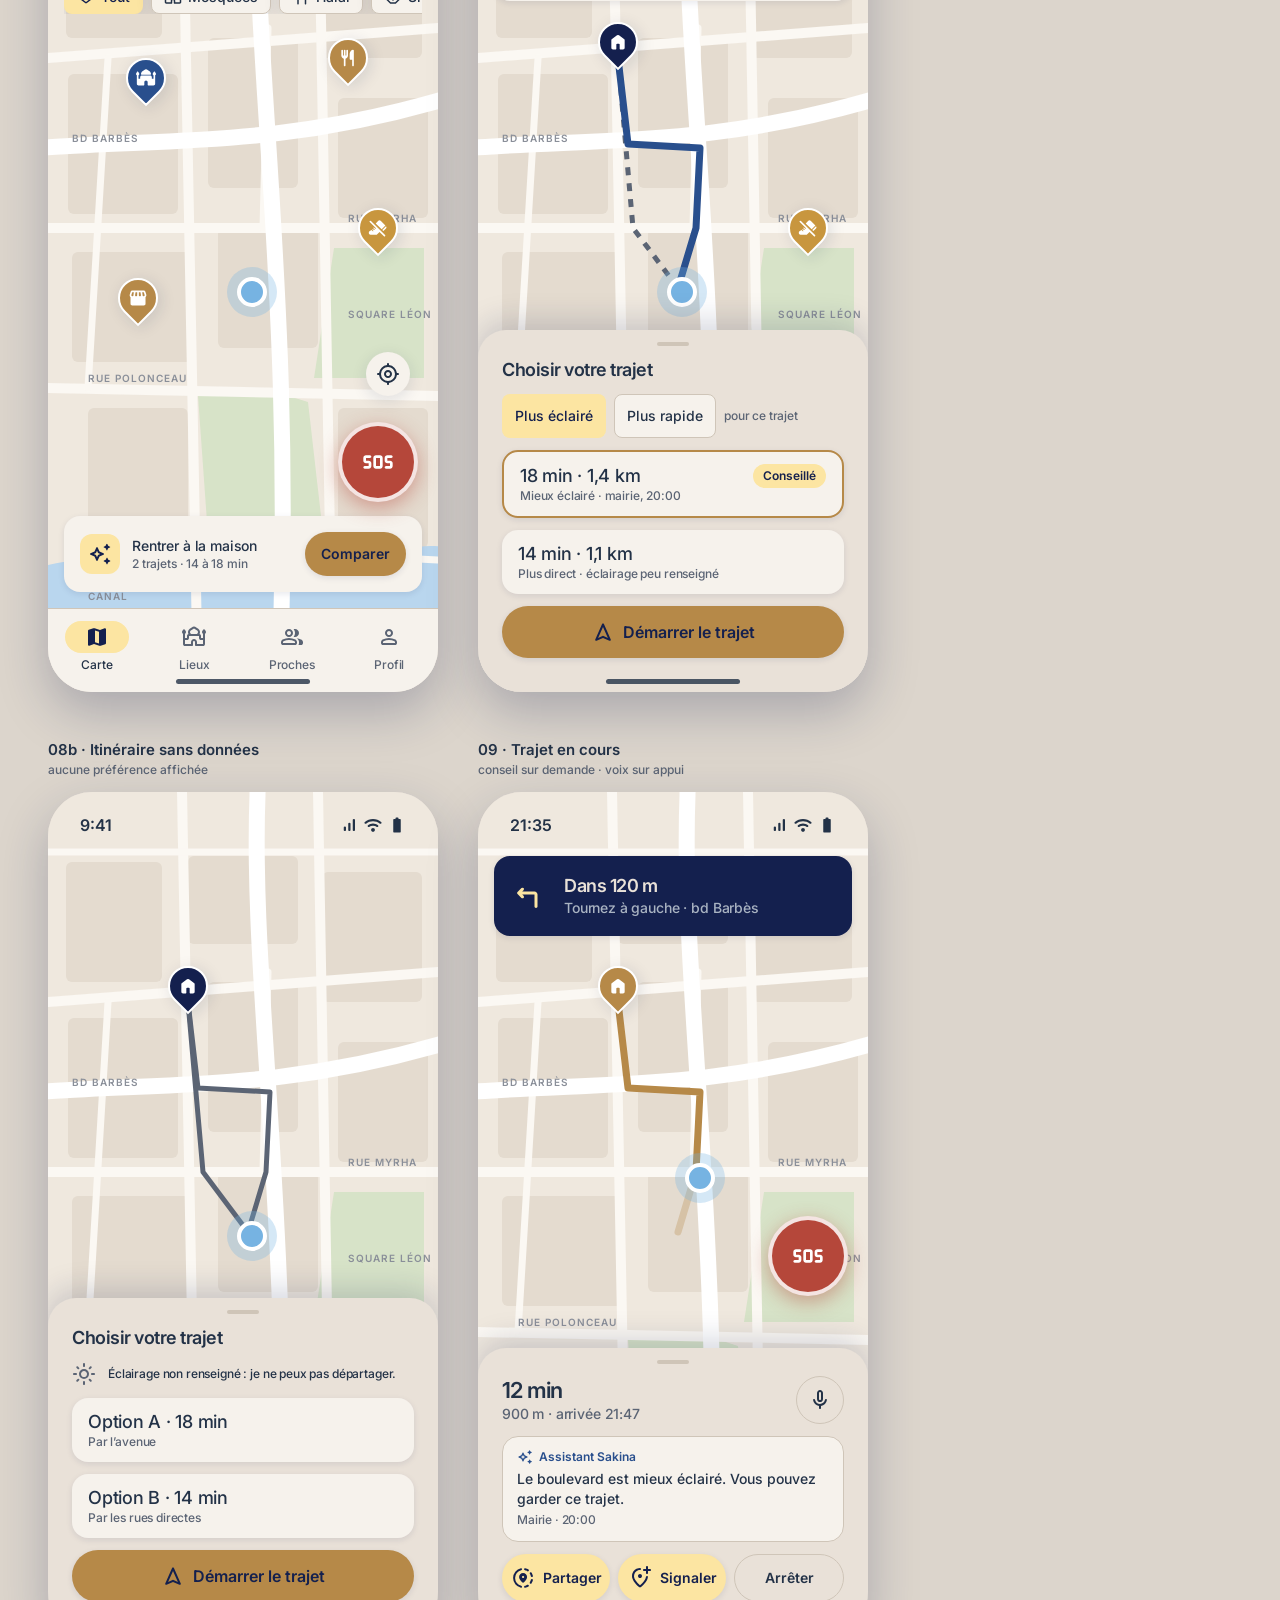
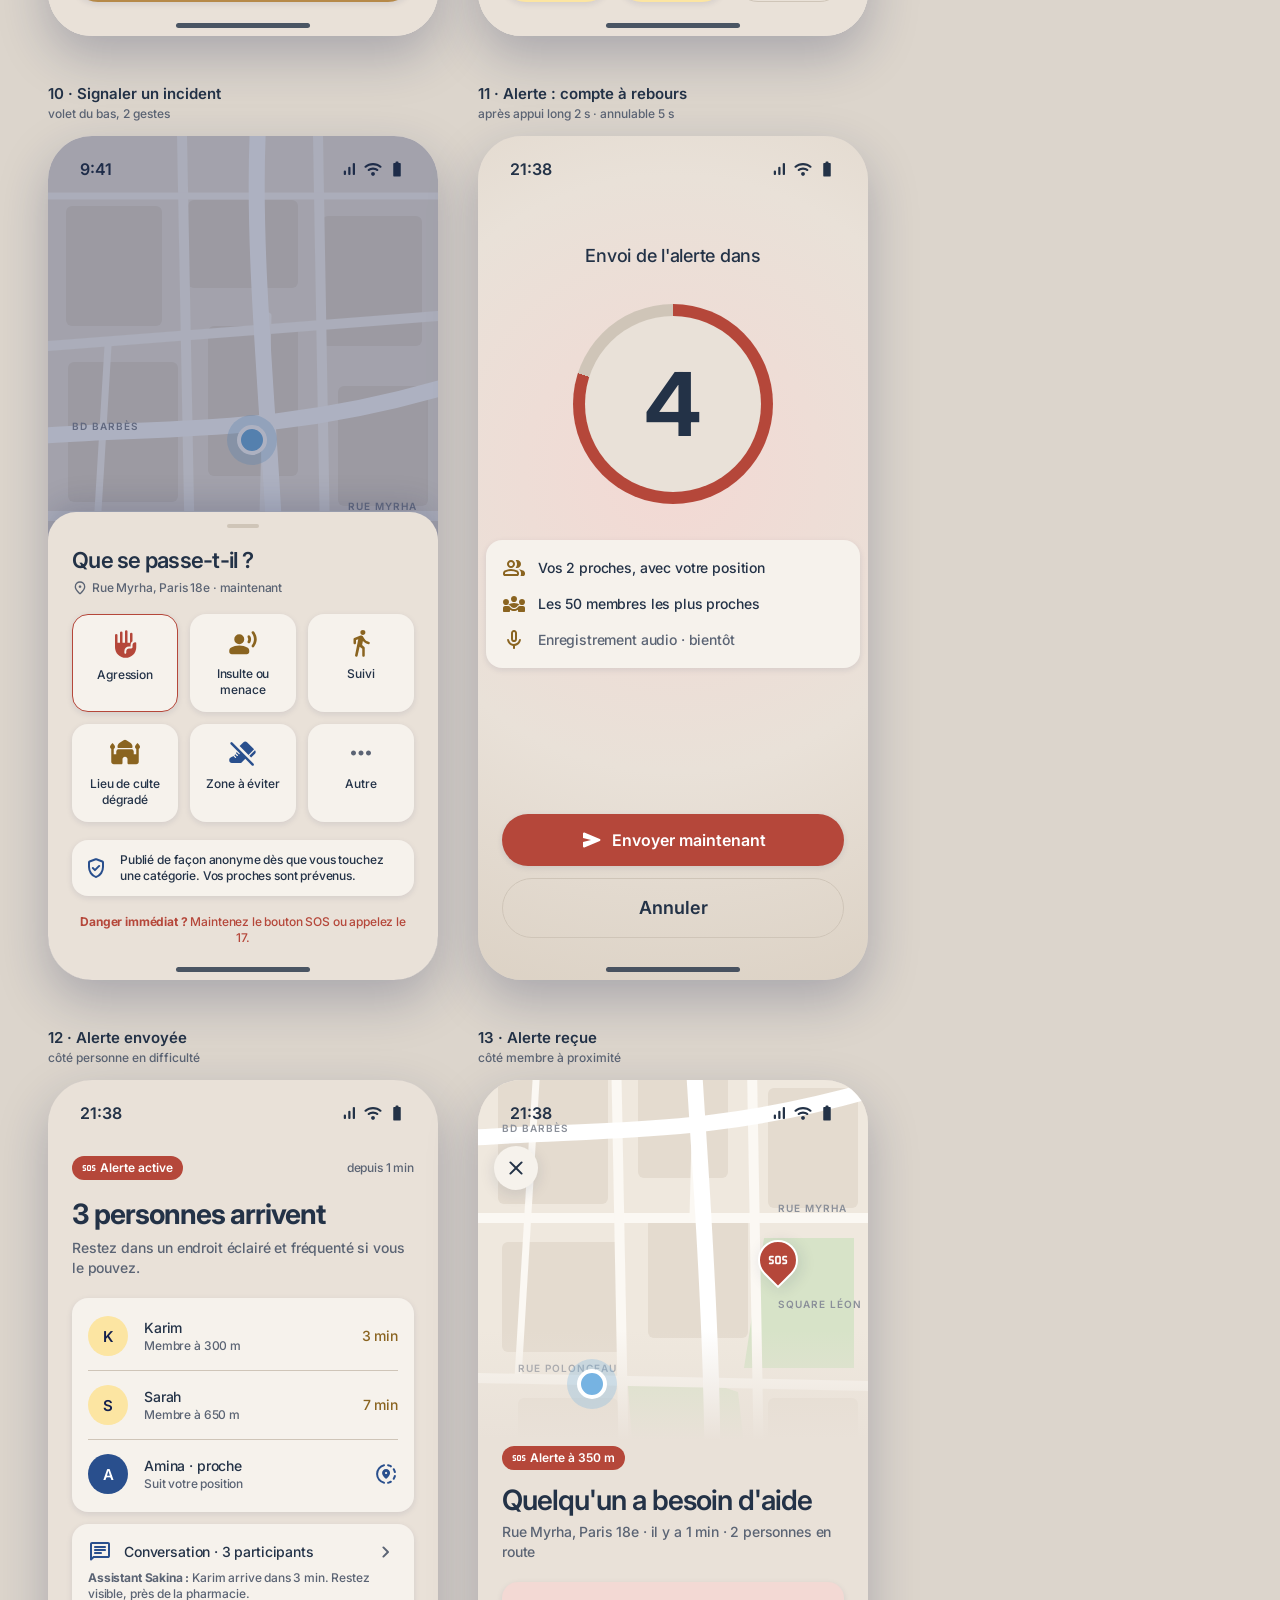
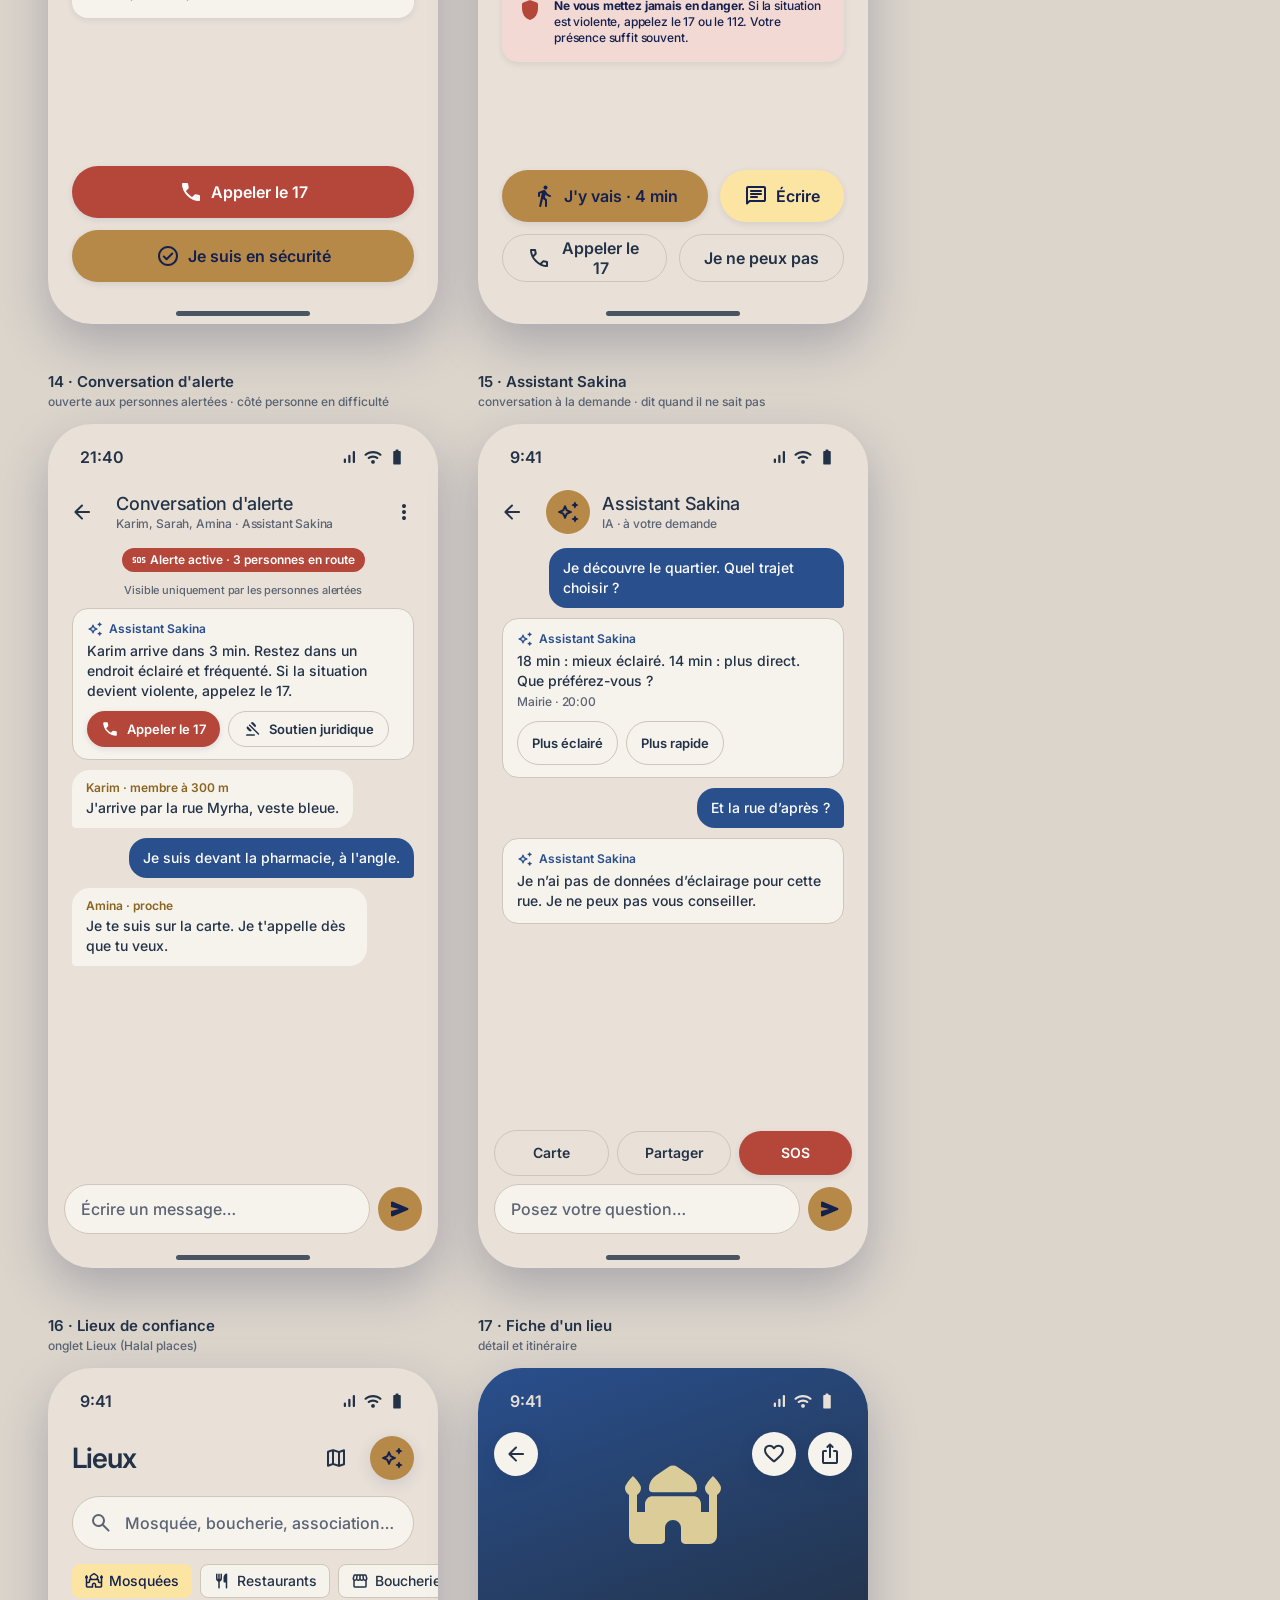
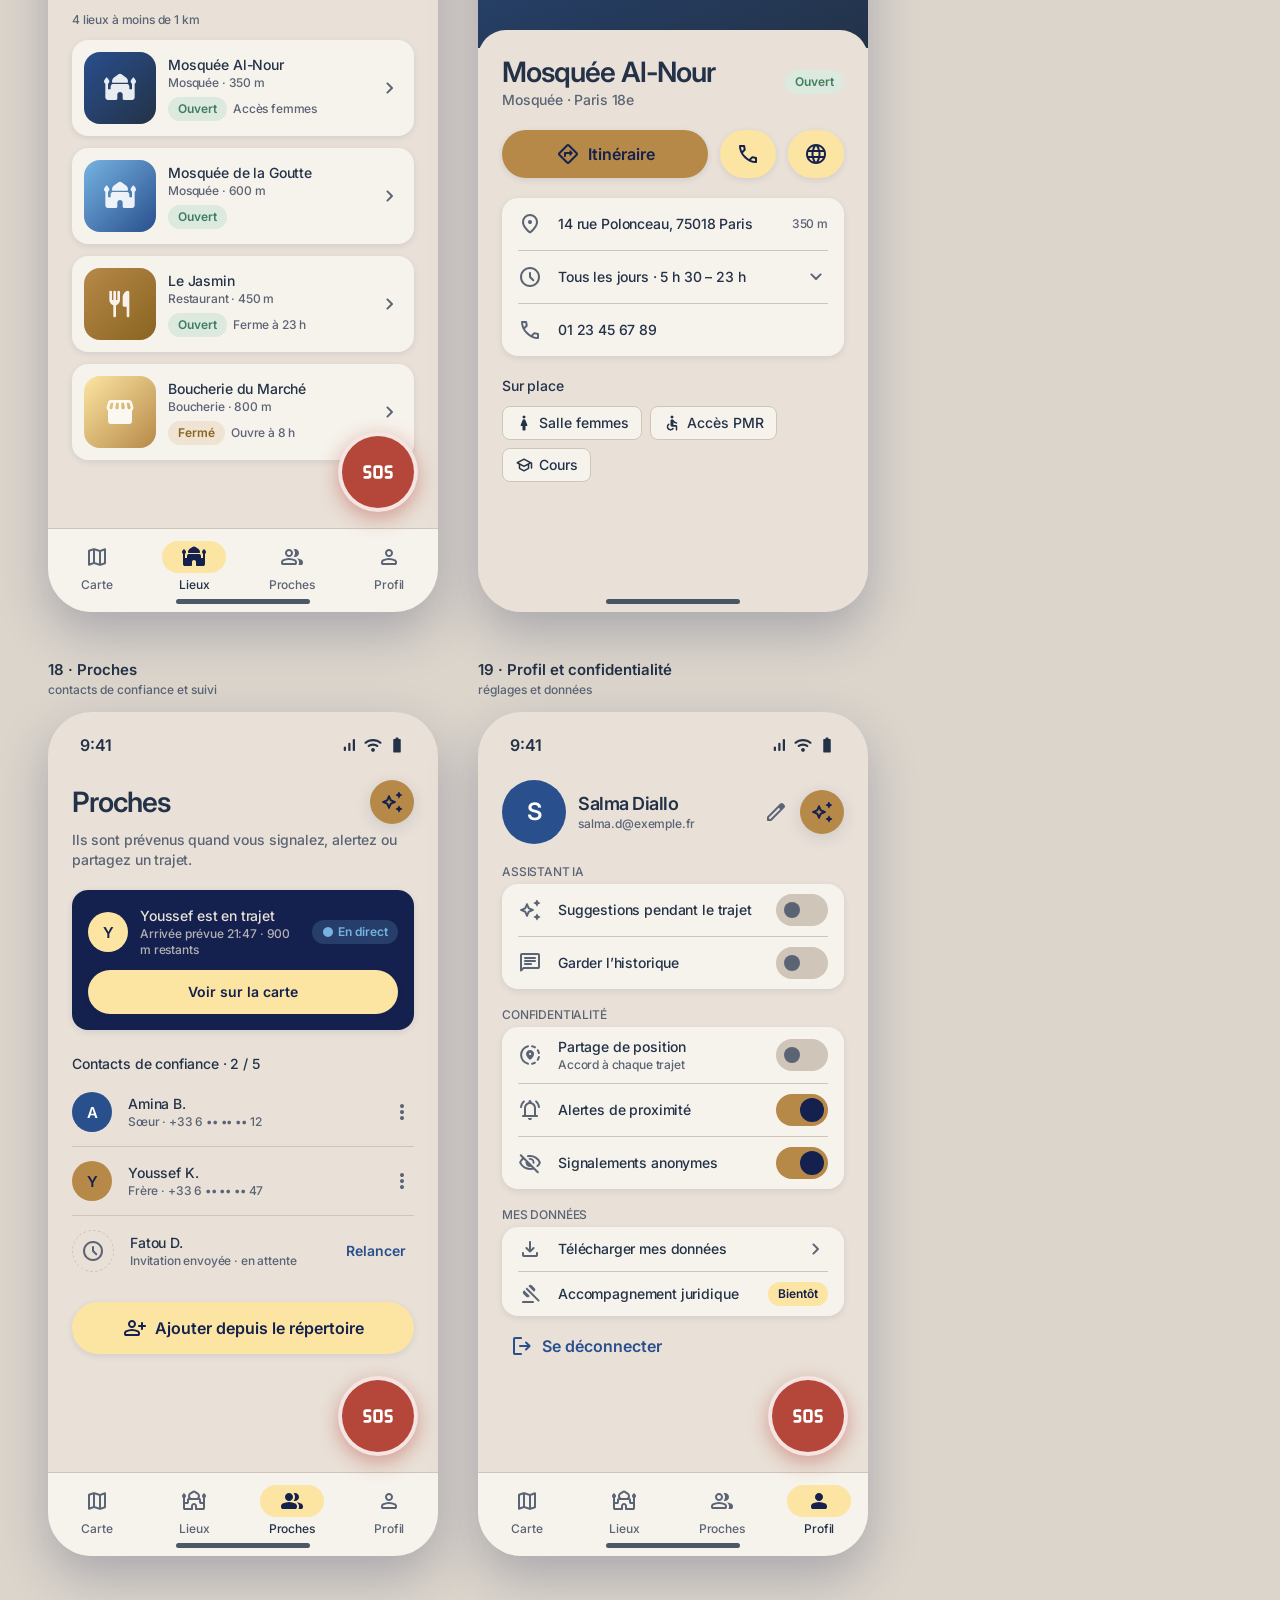
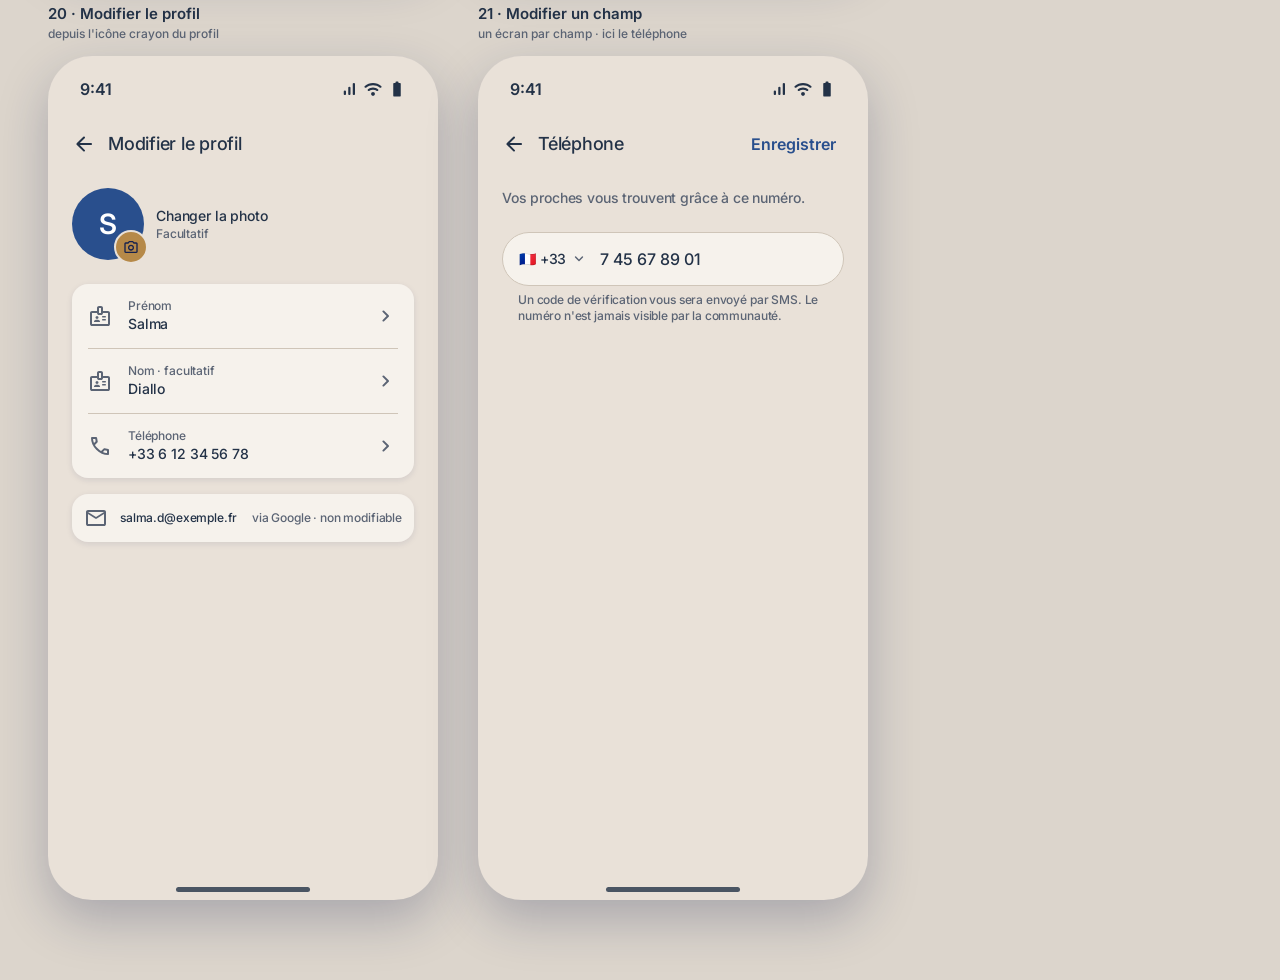
==== commit 39a3d10b: "feat(mockups): center trip screens on a concise AI assistant Add AI route comparison, no-data varian" ====
--- a/index.html
+++ b/index.html
@@ -81,6 +81,7 @@
   .apple { filter: brightness(0); }
   .dark .apple { filter: brightness(0) invert(1); }
   .check.on { background: var(--primary); border-color: var(--primary); color: var(--on-primary); }
+  #route-planning [data-route-priorities] .chip.selected { color: var(--navy); }
 </style>
 </head>
 <body>
@@ -119,7 +120,7 @@
 
 <header>
   <img src="logos/svg/sakina-horizontal-blanc.svg" alt="Sakina">
-  <div><div class="title-l">Maquettes · MVP</div><div class="body-m" style="opacity:.75">19 écrans statiques · 390 × 844 · références pour l'implémentation Flutter</div></div>
+  <div><div class="title-l">Maquettes · MVP</div><div class="body-m" style="opacity:.75">22 écrans statiques · 390 × 844 · données fictives · références pour l'implémentation Flutter</div></div>
   <nav>
     <a href="index.html" aria-current="page">Écrans</a>
     <a href="design-system.html">Design system</a>
@@ -275,7 +276,7 @@
 </div></figure>
 
 <!-- 07 Map home -->
-<figure><figcaption>07 · Carte (accueil)<span>onglet Carte + bouton d'alerte</span></figcaption>
+<figure id="carte"><figcaption>07 · Carte (accueil)<span>carte autonome · assistant à la demande</span></figcaption>
 <div class="screen light" data-auto-theme>
   <div class="map"><svg><use href="#map"/></svg></div>
   <div class="pin" style="left:98px;top:250px"><div class="marker place"><span class="icon fill" style="--i:url(icons/mosque-fill.svg)"></span></div></div>
@@ -300,9 +301,9 @@
   <div class="iconbtn filled" style="position:absolute;right:28px;bottom:296px;z-index:4;background:var(--surface-card)"><span class="icon" style="--i:url(icons/my_location.svg)"></span></div>
   <div class="card" style="position:absolute;left:16px;right:16px;bottom:100px;z-index:4">
     <div class="hstack">
-      <div class="lead"><span class="icon" style="--i:url(icons/home.svg)"></span></div>
-      <div class="grow"><div class="title-s">Rentrer à la maison</div><div class="body-s muted">18 min à pied · 1,4 km</div></div>
-      <button class="btn" style="height:40px;padding:0 16px;font-size:14px">Y aller</button>
+      <div class="lead"><span class="icon" style="--i:url(icons/auto_awesome.svg)"></span></div>
+      <div class="grow"><div class="title-s">Rentrer à la maison</div><div class="body-s muted">2 trajets · 14 à 18 min</div></div>
+      <a class="btn" href="#route-planning" style="height:44px;padding:0 16px;font-size:14px;text-decoration:none">Comparer</a>
     </div>
   </div>
   <div data-component="fab-sos" style="bottom:190px"></div>
@@ -311,10 +312,13 @@
 </div></figure>
 
 <!-- 08 Route planning -->
-<figure><figcaption>08 · Itinéraire<span>destination, tracé, partage aux proches</span></figcaption>
-<div class="screen light" data-auto-theme>
+<figure><figcaption>08 · Itinéraire<span>2 trajets comparés · priorité pour ce trajet</span></figcaption>
+<div class="screen light" id="route-planning" data-auto-theme>
   <div class="map"><svg><use href="#map"/></svg></div>
-  <svg style="position:absolute;inset:0;z-index:1" viewBox="0 0 390 844"><path d="M200 440 L218 380 L222 300 L150 296 L140 210" fill="none" style="stroke:var(--secondary)" stroke-width="7" stroke-linecap="round" stroke-linejoin="round"/></svg>
+  <svg style="position:absolute;inset:0;z-index:1" viewBox="0 0 390 844" aria-label="Deux tracés">
+    <path d="M200 440 L155 380 L140 210" fill="none" stroke="var(--on-surface-muted)" stroke-width="5" stroke-dasharray="8 8"/>
+    <path d="M200 440 L218 380 L222 300 L150 296 L140 210" fill="none" stroke="var(--secondary)" stroke-width="7" stroke-linecap="round" stroke-linejoin="round"/>
+  </svg>
   <div class="me" style="left:200px;top:440px;z-index:2"></div>
   <div class="pin" style="left:140px;top:214px;z-index:2"><div class="marker halal" style="background:var(--navy)"><span class="icon fill" style="--i:url(icons/home-fill.svg)"></span></div></div>
   <div class="pin" style="left:330px;top:400px"><div class="marker report"><span class="icon fill" style="--i:url(icons/do_not_step-fill.svg)"></span></div></div>
@@ -328,19 +332,63 @@
     </div>
     <span class="icon muted" style="--i:url(icons/swap_vert.svg)"></span>
   </div>
-  <div class="sheet stack" style="gap:14px">
+  <div class="sheet stack" style="gap:12px">
     <div class="handle" style="margin-bottom:0"></div>
-    <div class="hstack"><div class="grow"><div class="headline-m">18 min</div><div class="body-m muted">1,4 km · arrivée 21:47</div></div>
-      <div class="hstack" style="gap:6px"><span class="chip selected"><span class="icon" style="--i:url(icons/directions_walk.svg)"></span></span><span class="chip"><span class="icon" style="--i:url(icons/directions_bus.svg)"></span></span><span class="chip"><span class="icon" style="--i:url(icons/directions_car.svg)"></span></span></div></div>
-    <div class="card hstack" style="background:#f6ead2;color:var(--navy);padding:12px"><span class="icon fill" style="--i:url(icons/do_not_step-fill.svg);color:#8a6420"></span><div class="body-s grow">1 signalement près du trajet : « zone à éviter », rue Myrha, il y a 40 min.</div></div>
-    <div class="hstack"><div class="hstack grow" style="gap:0"><div class="avatar" style="border:2px solid var(--surface)">A</div><div class="avatar" style="margin-left:-10px;border:2px solid var(--surface);background:var(--gold)">Y</div><div class="body-m" style="margin-left:10px">Partager avec Amina et Youssef</div></div><div class="switch on"></div></div>
-    <button class="btn block"><span class="icon" style="--i:url(icons/navigation.svg)"></span>Démarrer le trajet</button>
+    <div class="headline-s">Choisir votre trajet</div>
+    <div class="hstack" data-route-priorities role="group" aria-label="Priorité pour ce trajet uniquement" style="gap:8px">
+      <button type="button" class="chip selected" aria-pressed="true" style="height:44px">Plus éclairé</button>
+      <button type="button" class="chip" aria-pressed="false" style="height:44px">Plus rapide</button>
+      <span class="body-s muted">pour ce trajet</span>
+    </div>
+    <div class="card" style="padding:12px 16px;border:2px solid var(--primary)">
+      <div class="hstack"><div class="title-m grow">18 min · 1,4 km</div><span class="badge" style="background:var(--primary-container);color:var(--navy)">Conseillé</span></div>
+      <div class="body-s muted">Mieux éclairé · mairie, 20:00</div>
+    </div>
+    <div class="card" style="padding:12px 16px">
+      <div class="title-m">14 min · 1,1 km</div>
+      <div class="body-s muted">Plus direct · éclairage peu renseigné</div>
+    </div>
+    <button class="btn block" style="flex:none"><span class="icon" style="--i:url(icons/navigation.svg)"></span>Démarrer le trajet</button>
+  </div>
+  <div data-component="home-ind"></div>
+</div></figure>
+<script>
+  const routePriorities = document.querySelectorAll('#route-planning [data-route-priorities] button');
+  routePriorities.forEach(button => {
+    button.addEventListener('click', () => {
+      routePriorities.forEach(priority => {
+        const selected = priority === button;
+        priority.classList.toggle('selected', selected);
+        priority.setAttribute('aria-pressed', String(selected));
+      });
+    });
+  });
+</script>
+
+<!-- 08b Route planning, no lighting data -->
+<figure><figcaption>08b · Itinéraire sans données<span>aucune préférence affichée</span></figcaption>
+<div class="screen light" data-auto-theme>
+  <div class="map"><svg><use href="#map"/></svg></div>
+  <svg style="position:absolute;inset:0;z-index:1" viewBox="0 0 390 844" aria-label="Deux tracés sans préférence">
+    <path d="M200 440 L155 380 L140 210" fill="none" stroke="var(--on-surface-muted)" stroke-width="5" stroke-linecap="round" stroke-linejoin="round"/>
+    <path d="M200 440 L218 380 L222 300 L150 296 L140 210" fill="none" stroke="var(--on-surface-muted)" stroke-width="5" stroke-linecap="round" stroke-linejoin="round"/>
+  </svg>
+  <div class="me" style="left:200px;top:440px;z-index:2"></div>
+  <div class="pin" style="left:140px;top:214px;z-index:2"><div class="marker halal" style="background:var(--navy)"><span class="icon fill" style="--i:url(icons/home-fill.svg)"></span></div></div>
+  <div data-component="status" data-time="9:41"></div>
+  <div class="sheet stack" style="gap:12px">
+    <div class="handle" style="margin-bottom:0"></div>
+    <div class="headline-s">Choisir votre trajet</div>
+    <div class="hstack body-s" role="status"><span class="icon muted" style="--i:url(icons/light_mode.svg)"></span>Éclairage non renseigné : je ne peux pas départager.</div>
+    <div class="card" style="padding:12px 16px"><div class="title-m">Option A · 18 min</div><div class="body-s muted">Par l’avenue</div></div>
+    <div class="card" style="padding:12px 16px"><div class="title-m">Option B · 14 min</div><div class="body-s muted">Par les rues directes</div></div>
+    <button class="btn block" style="flex:none"><span class="icon" style="--i:url(icons/navigation.svg)"></span>Démarrer le trajet</button>
   </div>
   <div data-component="home-ind"></div>
 </div></figure>
 
 <!-- 09 Active trip -->
-<figure><figcaption>09 · Trajet en cours<span>position partagée jusqu'à l'arrivée</span></figcaption>
+<figure><figcaption>09 · Trajet en cours<span>conseil sur demande · voix sur appui</span></figcaption>
 <div class="screen dark" data-auto-theme>
   <div class="map"><svg><use href="#map"/></svg></div>
   <svg style="position:absolute;inset:0;z-index:1" viewBox="0 0 390 844"><path d="M218 380 L222 300 L150 296 L140 210" fill="none" style="stroke:var(--primary)" stroke-width="7" stroke-linecap="round" stroke-linejoin="round"/><path d="M200 440 L218 380" fill="none" style="stroke:var(--primary)" stroke-opacity=".3" stroke-width="7" stroke-linecap="round"/></svg>
@@ -351,12 +399,12 @@
     <span class="icon" style="--i:url(icons/turn_left.svg);font-size:36px;color:var(--gold-light)"></span>
     <div><div class="headline-s">Dans 120 m</div><div class="body-m muted">Tournez à gauche · bd Barbès</div></div>
   </div>
-  <div data-component="fab-sos" style="bottom:300px"></div>
-  <div class="sheet stack" style="gap:14px">
+  <div data-component="fab-sos" style="bottom:340px"></div>
+  <div class="sheet stack" style="gap:12px">
     <div class="handle" style="margin-bottom:0"></div>
-    <div class="hstack"><div class="grow"><div class="headline-m">12 min</div><div class="body-m muted">900 m · arrivée 21:47</div></div><span class="badge live"><span class="icon fill" style="--i:url(icons/circle-fill.svg);font-size:14px"></span>En direct</span></div>
-    <div class="card hstack"><div class="hstack" style="gap:0"><div class="avatar">A</div><div class="avatar" style="margin-left:-10px;background:var(--gold);color:var(--navy)">Y</div></div><div class="grow"><div class="title-s">Amina et Youssef vous suivent</div><div class="body-s muted">Le partage s'arrête automatiquement à l'arrivée.</div></div></div>
-    <div class="hstack"><button class="btn tonal grow" style="height:48px"><span class="icon" style="--i:url(icons/add_location_alt.svg)"></span>Signaler</button><button class="btn outline grow" style="height:48px">Arrêter le trajet</button></div>
+    <div class="hstack"><div class="grow"><div class="headline-m">12 min</div><div class="body-m muted">900 m · arrivée 21:47</div></div><button class="btn outline" aria-label="Appuyer pour parler à l’assistant" style="height:48px;width:48px;padding:0"><span class="icon" style="--i:url(icons/mic.svg)"></span></button></div>
+    <div data-component="ai-msg"><span slot="message">Le boulevard est mieux éclairé. Vous pouvez garder ce trajet.<br><span class="body-s muted">Mairie · 20:00</span></span></div>
+    <div class="hstack" style="gap:8px"><button class="btn tonal grow" style="height:48px;padding:0 10px;font-size:14px"><span class="icon" style="--i:url(icons/share_location.svg)"></span>Partager</button><button class="btn tonal grow" style="height:48px;padding:0 10px;font-size:14px"><span class="icon" style="--i:url(icons/add_location_alt.svg)"></span>Signaler</button><button class="btn outline grow" style="height:48px;padding:0 10px;font-size:14px">Arrêter</button></div>
   </div>
   <div data-component="home-ind"></div>
 </div></figure>
@@ -479,22 +527,24 @@
 </div></figure>
 
 <!-- 15 AI assistant -->
-<figure><figcaption>15 · Assistant Sakina<span>bouton IA en haut des onglets · conseils et orientation</span></figcaption>
+<figure id="assistant"><figcaption>15 · Assistant Sakina<span>conversation à la demande · dit quand il ne sait pas</span></figcaption>
 <div class="screen light" data-auto-theme>
   <div data-component="status" data-time="9:41"></div>
   <div class="appbar" style="padding:0 12px">
-    <div class="iconbtn"><span class="icon" style="--i:url(icons/arrow_back.svg)"></span></div>
+    <a class="iconbtn" href="#carte" aria-label="Retour à la carte" style="color:var(--on-surface)"><span class="icon" style="--i:url(icons/arrow_back.svg)"></span></a>
     <div data-component="ai-btn" style="box-shadow:none"></div>
-    <div class="grow"><div class="title-m">Assistant Sakina</div><div class="body-s muted">Conseils et orientation</div></div>
+    <div class="grow"><div class="title-m">Assistant Sakina</div><div class="body-s muted">IA · à votre demande</div></div>
   </div>
   <div class="body stack" style="gap:10px;padding-top:8px">
-    <div class="card hstack" style="padding:10px 14px;background:var(--alert-soft);color:var(--navy)"><span class="icon fill" style="--i:url(icons/shield-fill.svg);color:var(--alert);font-size:20px"></span><div class="body-s">L'assistant ne remplace pas les secours. <b>En danger, appelez le 17.</b></div></div>
-    <div data-component="ai-msg"><span slot="message">Bonjour Salma. Je peux vous aider à préparer un trajet, comprendre vos droits ou trouver un lieu sûr.</span></div>
-    <div class="hstack" style="gap:8px;flex-wrap:wrap">
-      <span class="chip">Que faire si l'on me suit ?</span><span class="chip">Lieu ouvert la nuit</span><span class="chip">Porter plainte</span>
-    </div>
-    <div class="bubble mine">On m'a insultée dans le métro hier. Que puis-je faire ?</div>
-    <div data-component="ai-msg"><span slot="message">Vous pouvez porter plainte au commissariat, même sans connaître l'auteur. Notez dès maintenant la date, l'heure, la ligne et les témoins éventuels.</span><div slot="actions"><button class="btn tonal"><span class="icon" style="--i:url(icons/report.svg)"></span>Signaler</button><button class="btn outline"><span class="icon" style="--i:url(icons/gavel.svg)"></span>Soutien juridique</button></div></div>
+    <div class="bubble mine">Je découvre le quartier. Quel trajet choisir ?</div>
+    <div data-component="ai-msg"><span slot="message">18 min : mieux éclairé. 14 min : plus direct. Que préférez-vous ?<br><span class="body-s muted">Mairie · 20:00</span></span><div slot="actions"><button class="btn outline" style="height:44px">Plus éclairé</button><button class="btn outline" style="height:44px">Plus rapide</button></div></div>
+    <div class="bubble mine">Et la rue d’après ?</div>
+    <div data-component="ai-msg"><span slot="message">Je n’ai pas de données d’éclairage pour cette rue. Je ne peux pas vous conseiller.</span></div>
+  </div>
+  <div class="hstack" style="padding:12px 16px 0;gap:8px">
+    <a class="btn outline grow" href="#carte" style="height:44px;padding:0 12px;font-size:14px;text-decoration:none">Carte</a>
+    <button class="btn outline grow" style="height:44px;padding:0 12px;font-size:14px">Partager</button>
+    <button class="btn alert grow" style="height:44px;padding:0 12px;font-size:14px">SOS</button>
   </div>
   <div data-component="composer" style="padding:8px 16px 34px" data-placeholder="Posez votre question…" data-send-label="Envoyer"></div>
   <div data-component="home-ind"></div>
@@ -585,21 +635,27 @@
   <div data-component="status" data-time="9:41"></div>
   <div class="body">
     <div class="hstack" style="margin:8px 0 20px"><div class="avatar" style="width:64px;height:64px;font-size:24px">S</div><div class="grow"><div class="headline-s">Salma Diallo</div><div class="body-s muted">salma.d@exemple.fr</div></div><span class="icon muted" style="--i:url(icons/edit.svg)"></span><div data-component="ai-btn" aria-label="Assistant Sakina"></div></div>
-    <div class="label-m muted" style="margin-bottom:4px">CONFIDENTIALITÉ</div>
+    <div class="label-m muted" style="margin-bottom:4px">ASSISTANT IA</div>
     <div class="card" style="padding:0 16px">
-      <div class="tile"><span class="icon muted" style="--i:url(icons/share_location.svg)"></span><div class="grow"><div class="title-s">Partage de position</div><div class="body-s muted">Uniquement pendant un trajet</div></div><div class="switch on"></div></div>
-      <div class="divider"></div>
-      <div class="tile"><span class="icon muted" style="--i:url(icons/notifications_active.svg)"></span><div class="grow"><div class="title-s">Alertes de proximité</div><div class="body-s muted">Être prévenue si quelqu'un a besoin d'aide</div></div><div class="switch on"></div></div>
-      <div class="divider"></div>
-      <div class="tile"><span class="icon muted" style="--i:url(icons/visibility_off.svg)"></span><div class="grow"><div class="title-s">Signalements anonymes</div><div class="body-s muted">Votre nom n'est jamais affiché</div></div><div class="switch on"></div></div>
+      <div class="tile" style="padding:10px 0"><span class="icon muted" style="--i:url(icons/auto_awesome.svg)"></span><div class="grow title-s" id="suggestions-label">Suggestions pendant le trajet</div><div class="switch" role="switch" aria-checked="false" aria-readonly="true" aria-labelledby="suggestions-label"></div></div>
+      <div class="divider"></div>
+      <div class="tile" style="padding:10px 0"><span class="icon muted" style="--i:url(icons/chat.svg)"></span><div class="grow title-s" id="history-label">Garder l’historique</div><div class="switch" role="switch" aria-checked="false" aria-readonly="true" aria-labelledby="history-label"></div></div>
+    </div>
+    <div class="label-m muted" style="margin:18px 0 4px">CONFIDENTIALITÉ</div>
+    <div class="card" style="padding:0 16px">
+      <div class="tile" style="padding:10px 0"><span class="icon muted" style="--i:url(icons/share_location.svg)"></span><div class="grow"><div class="title-s" id="sharing-label">Partage de position</div><div class="body-s muted">Accord à chaque trajet</div></div><div class="switch" role="switch" aria-checked="false" aria-readonly="true" aria-labelledby="sharing-label"></div></div>
+      <div class="divider"></div>
+      <div class="tile" style="padding:10px 0"><span class="icon muted" style="--i:url(icons/notifications_active.svg)"></span><div class="grow title-s">Alertes de proximité</div><div class="switch on"></div></div>
+      <div class="divider"></div>
+      <div class="tile" style="padding:10px 0"><span class="icon muted" style="--i:url(icons/visibility_off.svg)"></span><div class="grow title-s">Signalements anonymes</div><div class="switch on"></div></div>
     </div>
     <div class="label-m muted" style="margin:18px 0 4px">MES DONNÉES</div>
     <div class="card" style="padding:0 16px">
-      <div class="tile" style="padding:12px 0"><span class="icon muted" style="--i:url(icons/download.svg)"></span><div class="grow title-s">Télécharger mes données</div><span class="icon muted" style="--i:url(icons/chevron_right.svg)"></span></div>
-      <div class="divider"></div>
-      <div class="tile" style="padding:12px 0"><span class="icon muted" style="--i:url(icons/gavel.svg)"></span><div class="grow title-s">Être accompagné juridiquement</div><span class="badge" style="background:var(--primary-container);color:var(--navy)">Bientôt</span></div>
-    </div>
-    <button class="btn text" style="margin-top:12px;align-self:flex-start"><span class="icon" style="--i:url(icons/logout.svg)"></span>Se déconnecter</button>
+      <div class="tile" style="padding:10px 0"><span class="icon muted" style="--i:url(icons/download.svg)"></span><div class="grow title-s">Télécharger mes données</div><span class="icon muted" style="--i:url(icons/chevron_right.svg)"></span></div>
+      <div class="divider"></div>
+      <div class="tile" style="padding:10px 0"><span class="icon muted" style="--i:url(icons/gavel.svg)"></span><div class="grow title-s">Accompagnement juridique</div><span class="badge" style="background:var(--primary-container);color:var(--navy)">Bientôt</span></div>
+    </div>
+    <button class="btn text" style="margin-top:8px;align-self:flex-start;height:44px;flex:none"><span class="icon" style="--i:url(icons/logout.svg)"></span>Se déconnecter</button>
   </div>
   <div data-component="fab-sos" style="bottom:calc(84px + var(--s-md))"></div>
   <div class="bottom"><div data-component="navbar" data-active="profile"></div></div>
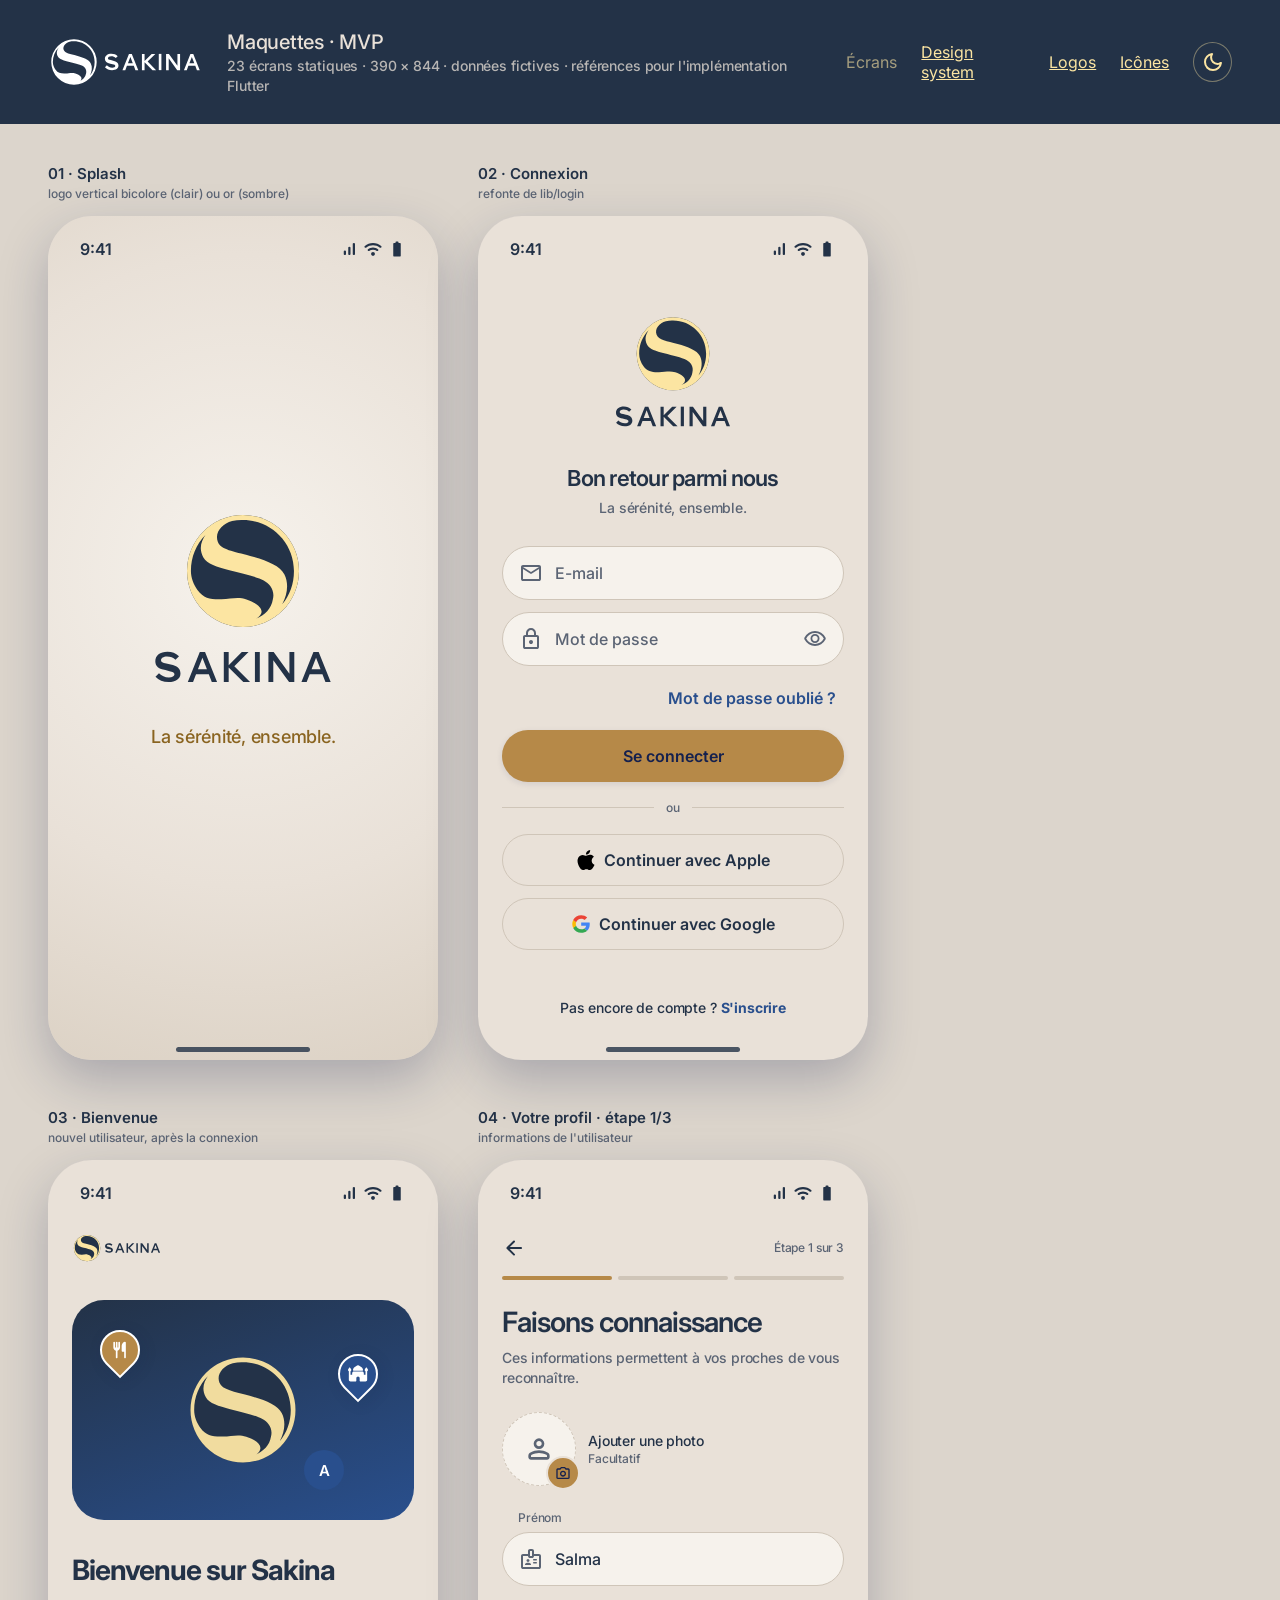
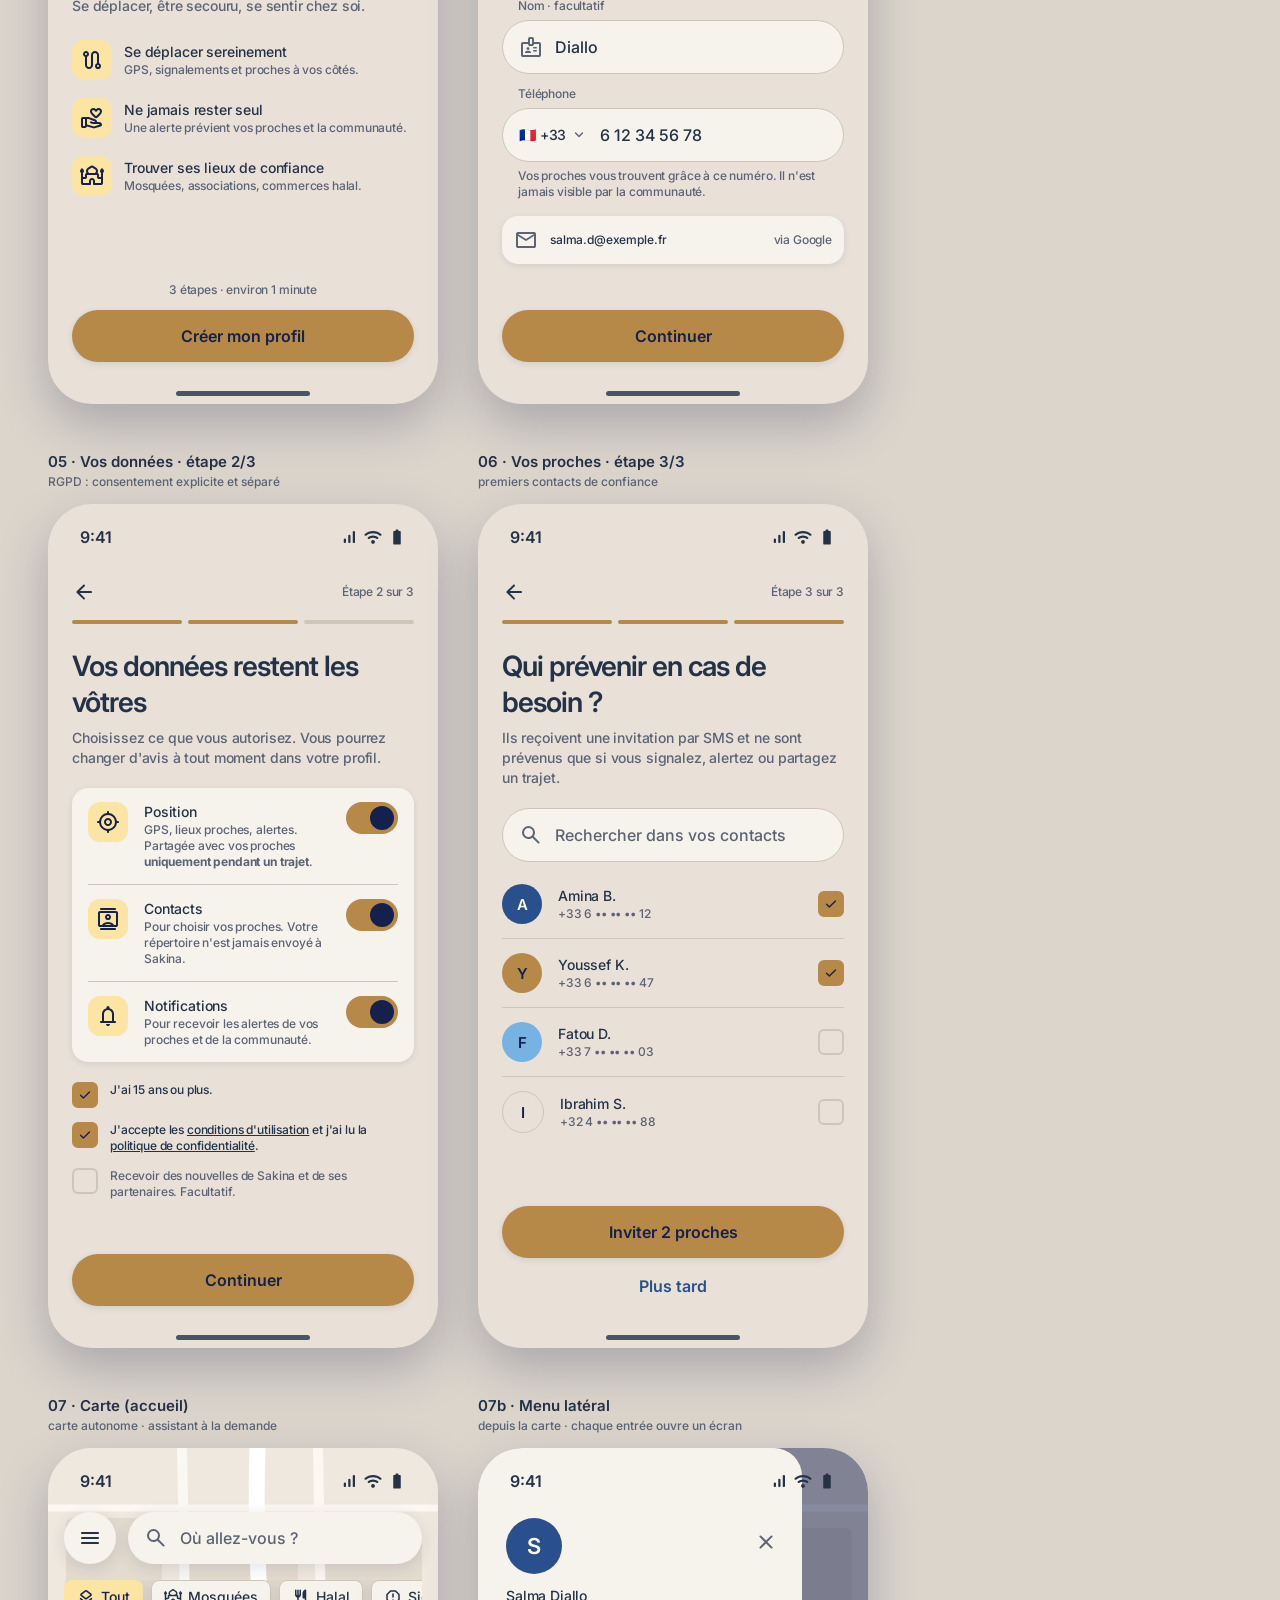
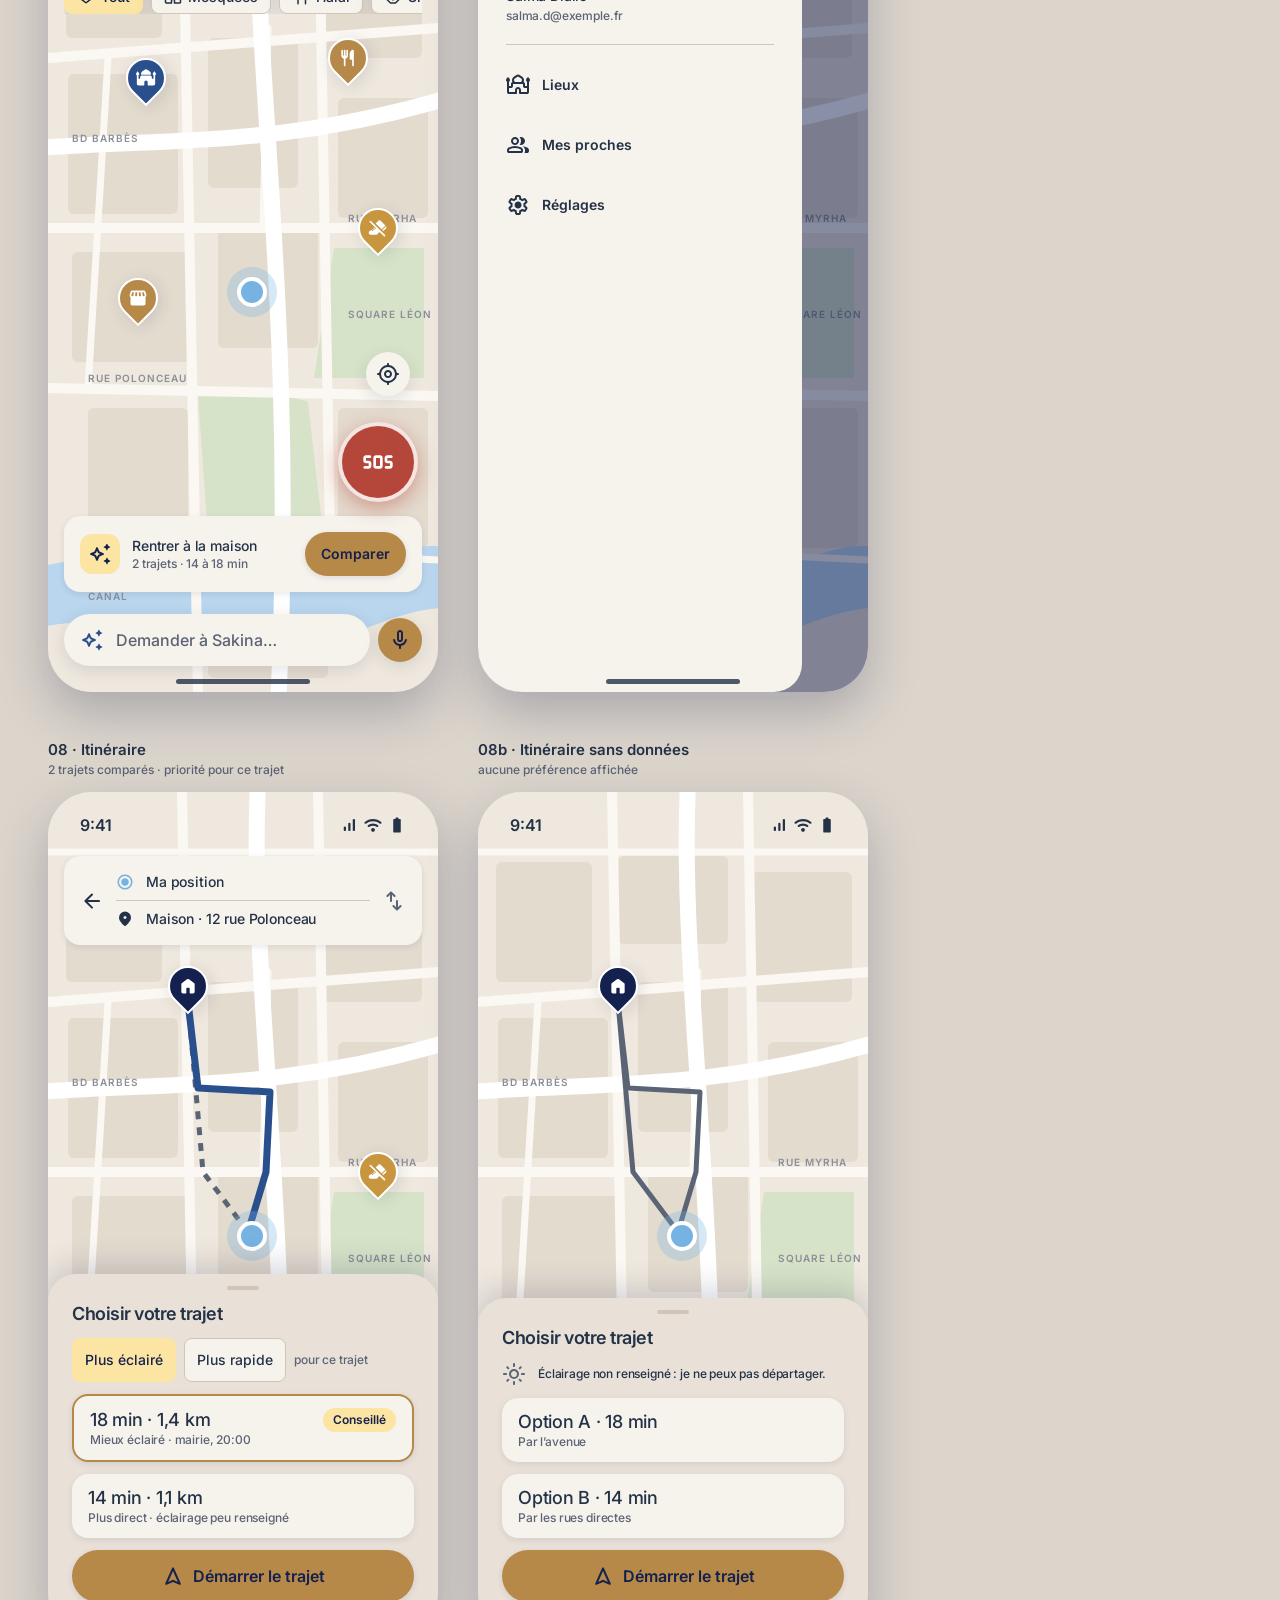
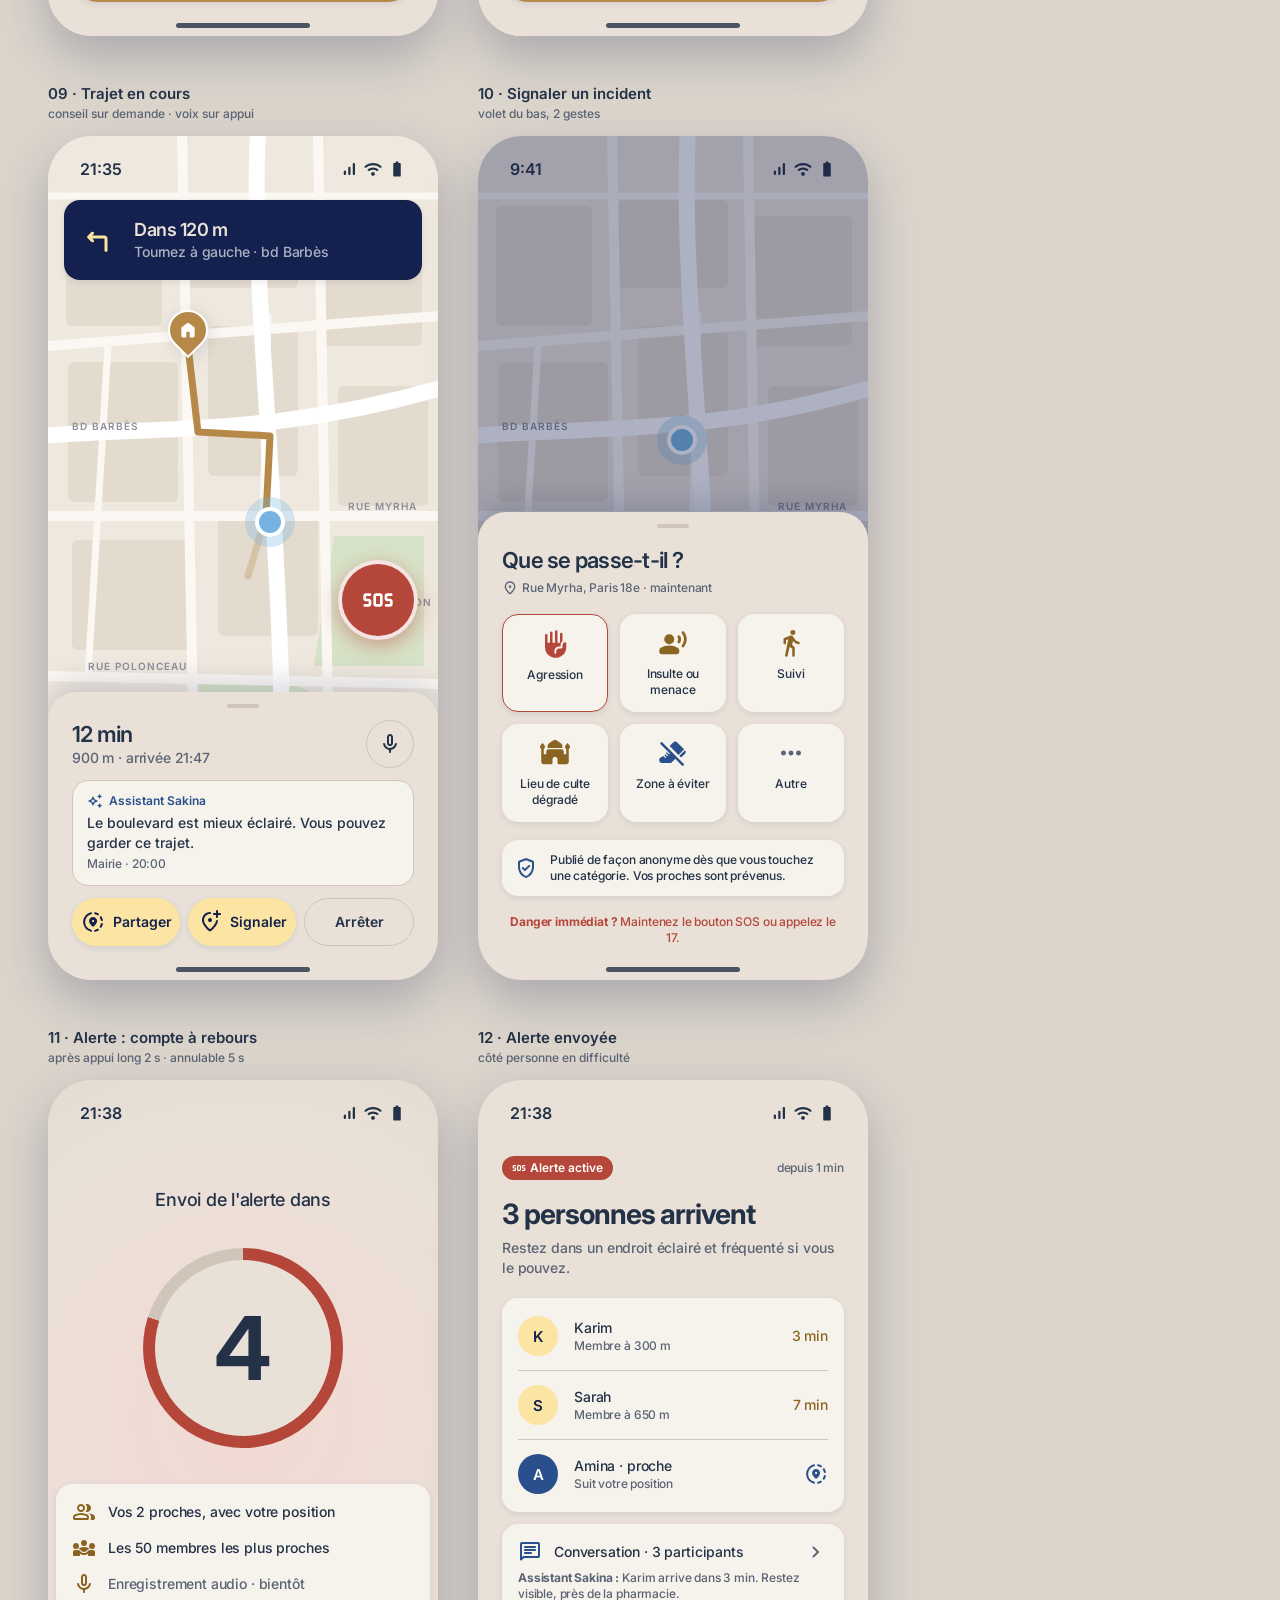
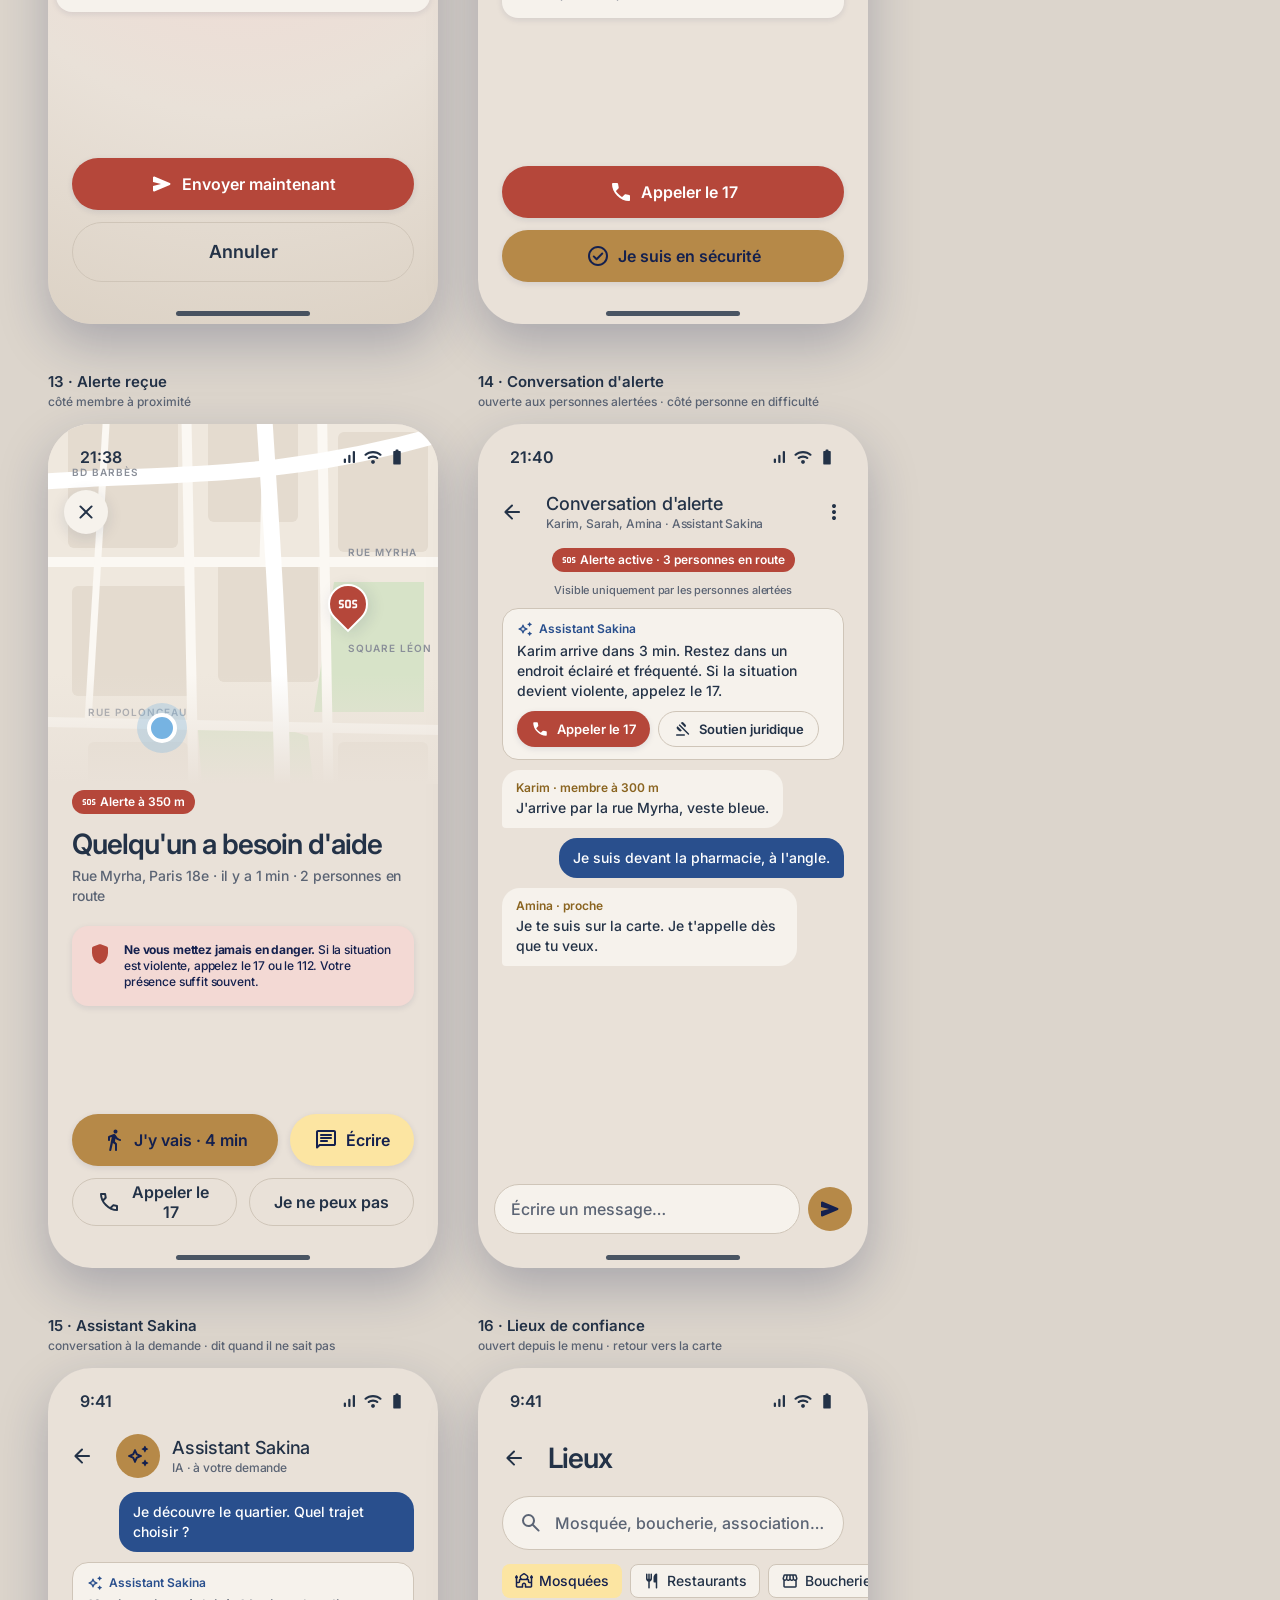
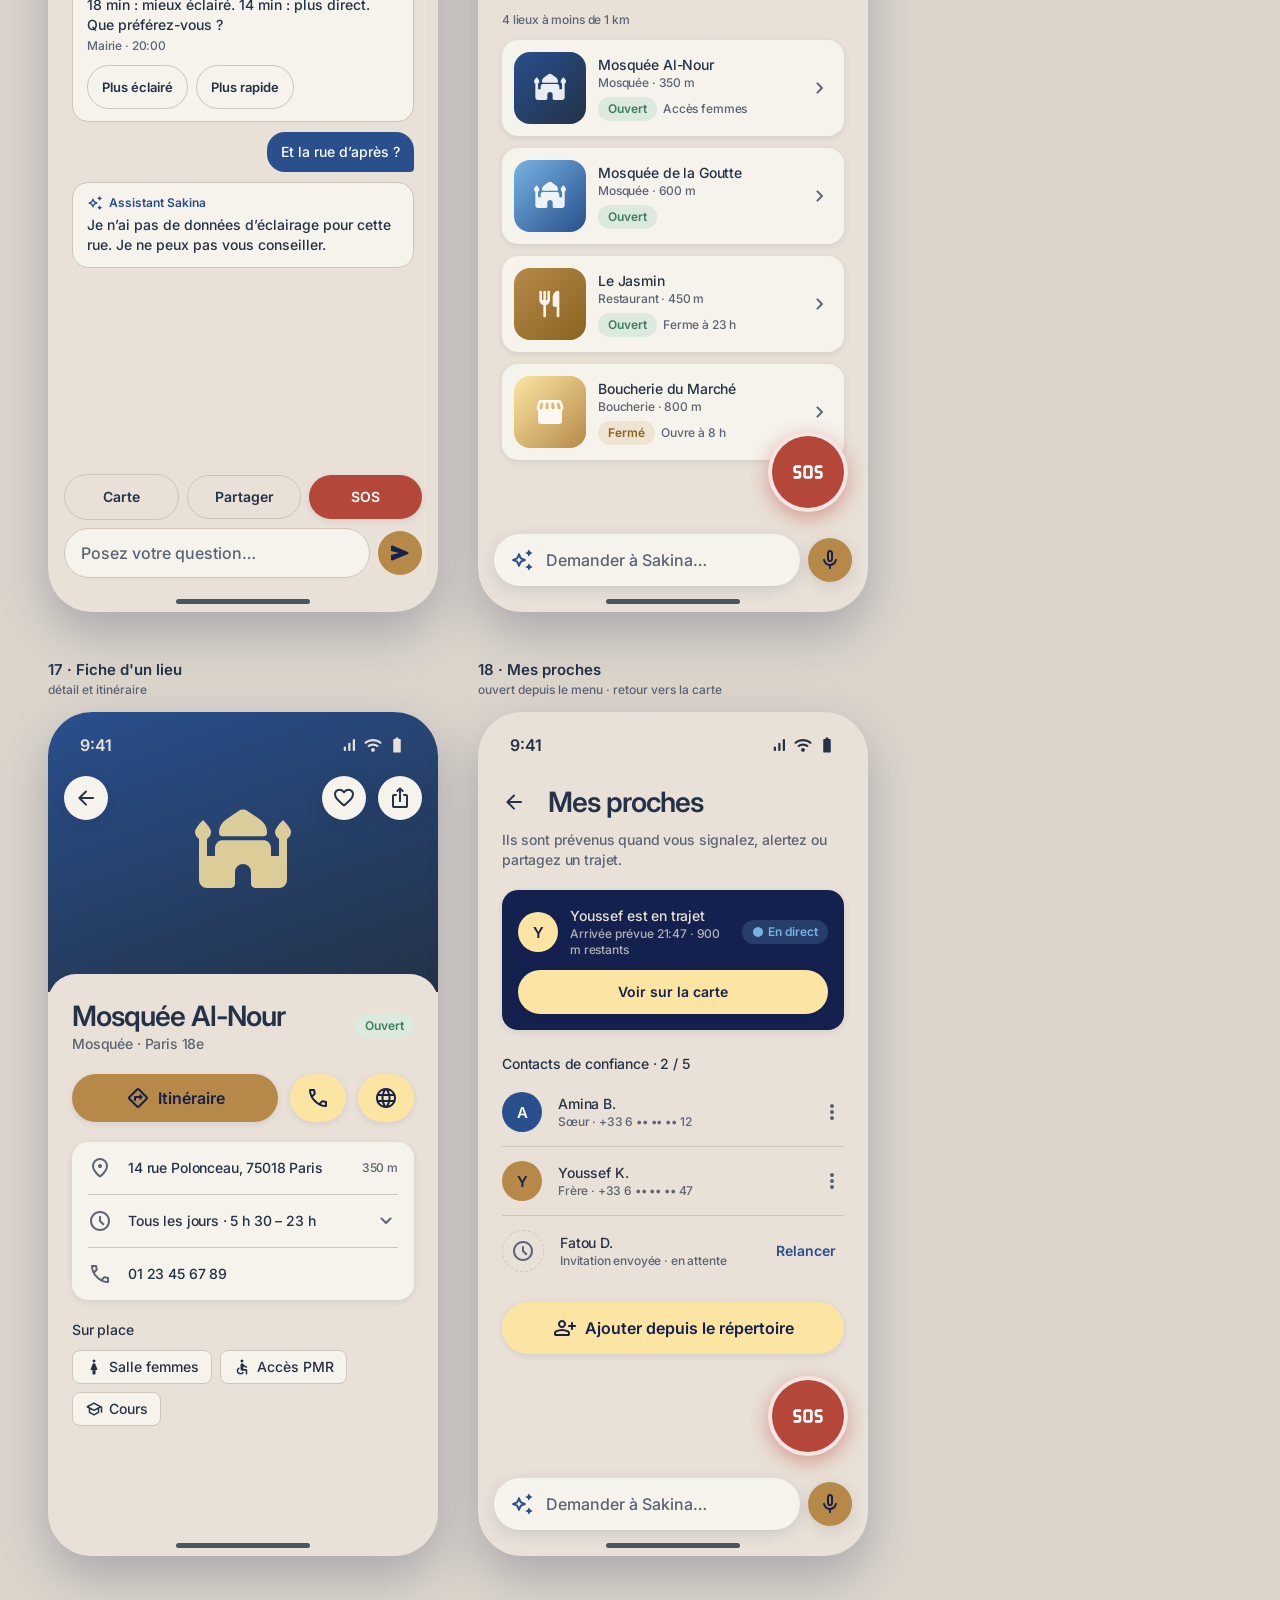
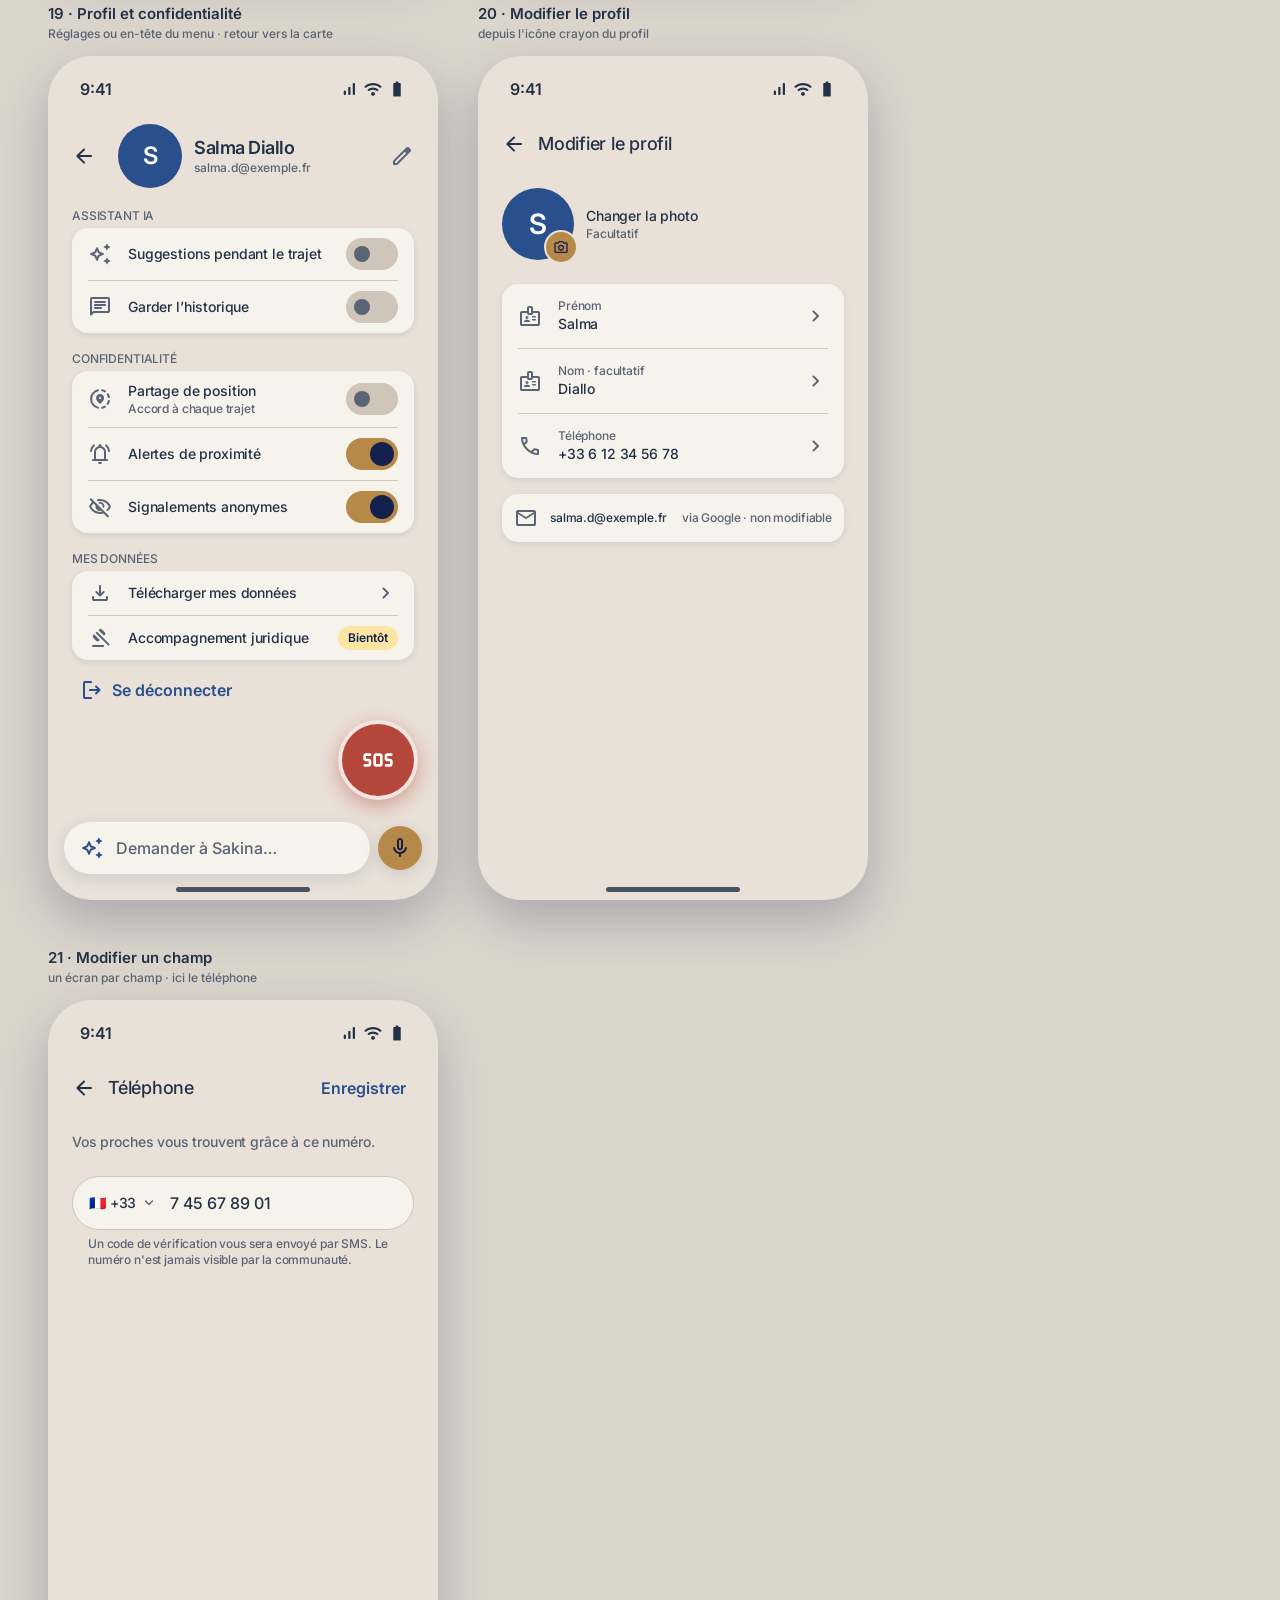
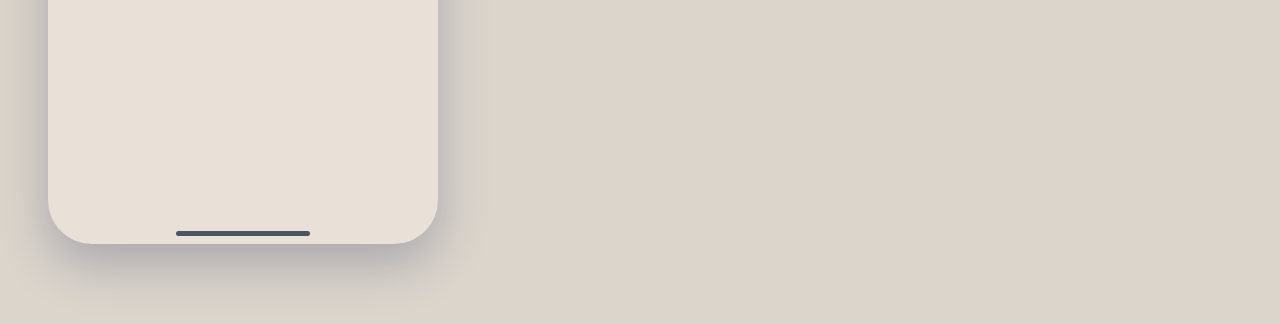
==== commit f967a415: "feat(mockups): replace bottom navigation with AI drawer" ====
--- a/index.html
+++ b/index.html
@@ -44,9 +44,8 @@
   .pin { position: absolute; transform: translate(-50%, -100%); }
   .me { position: absolute; width: 22px; height: 22px; margin: -11px 0 0 -11px; border-radius: 50%; background: var(--sky); border: 4px solid #fff; box-shadow: 0 0 0 10px rgb(118 179 226 / 0.3); }
 
-  /* Floating bottom area: alert FAB above NavigationBar */
+  /* Floating bottom area: alert FAB above the AI bar */
   .bottom { position: absolute; left: 0; right: 0; bottom: 0; z-index: 6; }
-  .bottom .navbar { padding-bottom: 14px; height: 84px; }
 
   /* Modal bottom sheet */
   .sheet { position: absolute; left: 0; right: 0; bottom: 0; z-index: 6; background: var(--surface); border-radius: 28px 28px 0 0; padding: 12px var(--s-lg) 34px; box-shadow: 0 -8px 30px rgb(20 32 78 / 0.18); }
@@ -120,7 +119,7 @@
 
 <header>
   <img src="logos/svg/sakina-horizontal-blanc.svg" alt="Sakina">
-  <div><div class="title-l">Maquettes · MVP</div><div class="body-m" style="opacity:.75">22 écrans statiques · 390 × 844 · données fictives · références pour l'implémentation Flutter</div></div>
+  <div><div class="title-l">Maquettes · MVP</div><div class="body-m" style="opacity:.75">23 écrans statiques · 390 × 844 · données fictives · références pour l'implémentation Flutter</div></div>
   <nav>
     <a href="index.html" aria-current="page">Écrans</a>
     <a href="design-system.html">Design system</a>
@@ -287,9 +286,8 @@
   <div data-component="status" data-time="9:41"></div>
   <div style="position:relative;z-index:4;padding:4px 16px 0" class="stack">
     <div class="hstack">
+      <a class="iconbtn filled" href="#menu" aria-label="Ouvrir le menu" style="color:inherit;width:52px;height:52px"><span class="icon" style="--i:url(icons/menu.svg)"></span></a>
       <div class="input grow" style="box-shadow:var(--shadow);border:0"><span class="icon" style="--i:url(icons/search.svg)"></span>Où allez-vous ?</div>
-      <div data-component="ai-btn" aria-label="Assistant Sakina"></div>
-      <div class="avatar" style="width:48px;height:48px;box-shadow:var(--shadow)">S</div>
     </div>
     <div class="hstack" style="gap:8px;overflow:hidden">
       <span class="chip selected" style="box-shadow:var(--shadow)"><span class="icon" style="--i:url(icons/layers.svg)"></span>Tout</span>
@@ -307,7 +305,17 @@
     </div>
   </div>
   <div data-component="fab-sos" style="bottom:190px"></div>
-  <div class="bottom"><div data-component="navbar" data-active="map"></div></div>
+  <div class="bottom"><div data-component="ai-bar"></div></div>
+  <div data-component="home-ind"></div>
+</div></figure>
+
+<!-- 07b Navigation drawer -->
+<figure id="menu"><figcaption>07b · Menu latéral<span>depuis la carte · chaque entrée ouvre un écran</span></figcaption>
+<div class="screen light" data-auto-theme>
+  <div class="map"><svg><use href="#map"/></svg></div>
+  <div class="scrim" style="background:rgb(20 32 78 / 0.5)"></div>
+  <div data-component="status" data-time="9:41" style="z-index:7"></div>
+  <div data-component="drawer" style="position:absolute;top:0;bottom:0;left:0;z-index:6;padding-top:70px"></div>
   <div data-component="home-ind"></div>
 </div></figure>
 
@@ -551,12 +559,12 @@
 </div></figure>
 
 <!-- 16 Places list -->
-<figure><figcaption>16 · Lieux de confiance<span>onglet Lieux (Halal places)</span></figcaption>
+<figure id="lieux"><figcaption>16 · Lieux de confiance<span>ouvert depuis le menu · retour vers la carte</span></figcaption>
 <div class="screen light" data-auto-theme>
   <div data-component="status" data-time="9:41"></div>
   <div class="body" style="padding:0">
     <div style="padding:8px 24px 0" class="stack">
-      <div class="hstack"><div class="headline-l grow">Lieux</div><div class="iconbtn"><span class="icon" style="--i:url(icons/map.svg)"></span></div><div data-component="ai-btn" aria-label="Assistant Sakina"></div></div>
+      <div class="hstack"><a class="iconbtn" href="#carte" aria-label="Retour à la carte" style="color:var(--on-surface);margin-left:-10px"><span class="icon" style="--i:url(icons/arrow_back.svg)"></span></a><div class="headline-l grow">Lieux</div></div>
       <div class="input"><span class="icon" style="--i:url(icons/search.svg)"></span>Mosquée, boucherie, association…</div>
     </div>
     <div class="hstack" style="gap:8px;padding:14px 24px;overflow:hidden">
@@ -571,7 +579,7 @@
     </div>
   </div>
   <div data-component="fab-sos" style="bottom:calc(84px + var(--s-md))"></div>
-  <div class="bottom"><div data-component="navbar" data-active="places"></div></div>
+  <div class="bottom"><div data-component="ai-bar"></div></div>
   <div data-component="home-ind"></div>
 </div></figure>
 
@@ -604,11 +612,11 @@
 </div></figure>
 
 <!-- 18 Trusted contacts -->
-<figure><figcaption>18 · Proches<span>contacts de confiance et suivi</span></figcaption>
+<figure id="proches"><figcaption>18 · Mes proches<span>ouvert depuis le menu · retour vers la carte</span></figcaption>
 <div class="screen light" data-auto-theme>
   <div data-component="status" data-time="9:41"></div>
   <div class="body">
-    <div class="hstack" style="margin-top:8px"><div class="headline-l grow">Proches</div><div data-component="ai-btn" aria-label="Assistant Sakina"></div></div>
+    <div class="hstack" style="margin-top:8px"><a class="iconbtn" href="#carte" aria-label="Retour à la carte" style="color:var(--on-surface);margin-left:-10px"><span class="icon" style="--i:url(icons/arrow_back.svg)"></span></a><div class="headline-l grow">Mes proches</div></div>
     <div class="body-m muted" style="margin:6px 0 20px">Ils sont prévenus quand vous signalez, alertez ou partagez un trajet.</div>
     <div class="card stack dark" style="background:var(--navy);gap:12px">
       <div class="hstack"><div class="avatar" style="background:var(--gold-light);color:var(--navy)">Y</div><div class="grow"><div class="title-s">Youssef est en trajet</div><div class="body-s" style="opacity:.75">Arrivée prévue 21:47 · 900 m restants</div></div><span class="badge live"><span class="icon fill" style="--i:url(icons/circle-fill.svg);font-size:12px"></span>En direct</span></div>
@@ -625,16 +633,16 @@
     <button class="btn tonal block" style="margin-top:16px"><span class="icon" style="--i:url(icons/person_add.svg)"></span>Ajouter depuis le répertoire</button>
   </div>
   <div data-component="fab-sos" style="bottom:calc(84px + var(--s-md))"></div>
-  <div class="bottom"><div data-component="navbar" data-active="contacts"></div></div>
+  <div class="bottom"><div data-component="ai-bar"></div></div>
   <div data-component="home-ind"></div>
 </div></figure>
 
 <!-- 19 Profile -->
-<figure><figcaption>19 · Profil et confidentialité<span>réglages et données</span></figcaption>
+<figure id="profil"><figcaption>19 · Profil et confidentialité<span>Réglages ou en-tête du menu · retour vers la carte</span></figcaption>
 <div class="screen light" data-auto-theme>
   <div data-component="status" data-time="9:41"></div>
   <div class="body">
-    <div class="hstack" style="margin:8px 0 20px"><div class="avatar" style="width:64px;height:64px;font-size:24px">S</div><div class="grow"><div class="headline-s">Salma Diallo</div><div class="body-s muted">salma.d@exemple.fr</div></div><span class="icon muted" style="--i:url(icons/edit.svg)"></span><div data-component="ai-btn" aria-label="Assistant Sakina"></div></div>
+    <div class="hstack" style="margin:8px 0 20px"><a class="iconbtn" href="#carte" aria-label="Retour à la carte" style="color:var(--on-surface);margin-left:-10px"><span class="icon" style="--i:url(icons/arrow_back.svg)"></span></a><div class="avatar" style="width:64px;height:64px;font-size:24px">S</div><div class="grow"><div class="headline-s">Salma Diallo</div><div class="body-s muted">salma.d@exemple.fr</div></div><span class="icon muted" style="--i:url(icons/edit.svg)"></span></div>
     <div class="label-m muted" style="margin-bottom:4px">ASSISTANT IA</div>
     <div class="card" style="padding:0 16px">
       <div class="tile" style="padding:10px 0"><span class="icon muted" style="--i:url(icons/auto_awesome.svg)"></span><div class="grow title-s" id="suggestions-label">Suggestions pendant le trajet</div><div class="switch" role="switch" aria-checked="false" aria-readonly="true" aria-labelledby="suggestions-label"></div></div>
@@ -658,7 +666,7 @@
     <button class="btn text" style="margin-top:8px;align-self:flex-start;height:44px;flex:none"><span class="icon" style="--i:url(icons/logout.svg)"></span>Se déconnecter</button>
   </div>
   <div data-component="fab-sos" style="bottom:calc(84px + var(--s-md))"></div>
-  <div class="bottom"><div data-component="navbar" data-active="profile"></div></div>
+  <div class="bottom"><div data-component="ai-bar"></div></div>
   <div data-component="home-ind"></div>
 </div></figure>
 
--- a/tokens.css
+++ b/tokens.css
@@ -198,17 +198,22 @@
   box-shadow: var(--shadow-sm);
 }
 
-/* NavigationBar */
-.navbar {
-  box-sizing: border-box; /* height includes padding, so floating elements can offset from it */
-  display: grid; grid-template-columns: repeat(4, 1fr);
-  height: 80px; padding-top: var(--s-sm);
-  background: var(--surface-card); border-top: 1px solid var(--outline);
-}
-.navbar .item { display: flex; flex-direction: column; align-items: center; gap: 4px; color: var(--on-surface-muted); }
-.navbar .pill { width: 64px; height: 32px; border-radius: var(--r-pill); display: grid; place-items: center; }
-.navbar .item.active { color: var(--on-surface); }
-.navbar .item.active .pill { background: var(--primary-container); color: var(--on-primary-container); }
+/* NavigationDrawer (modal, opened from the menu button) */
+.drawer {
+  display: flex; flex-direction: column; gap: 4px; width: 300px; padding: var(--s-md) 12px;
+  background: var(--surface-card); color: var(--on-surface); border-radius: 0 28px 28px 0;
+}
+.drawer-head { display: flex; align-items: flex-start; padding: 0 0 var(--s-md); }
+.drawer-user { flex: 1; display: flex; flex-direction: column; gap: 2px; padding: 0 var(--s-md); color: inherit; text-decoration: none; }
+.drawer-user .avatar { margin-bottom: 10px; }
+.drawer-close { width: 48px; height: 48px; border-radius: 50%; display: grid; place-items: center; flex: none; color: var(--on-surface-muted); }
+.drawer-user .avatar { width: 56px; height: 56px; font-size: 22px; }
+.drawer .item { display: flex; align-items: center; gap: 12px; height: 56px; padding: 0 var(--s-md); border-radius: var(--r-pill); color: var(--on-surface); font: 600 14px/20px Inter, sans-serif; text-decoration: none; }
+
+/* AI bar: bottom slot freed by the drawer, always one tap from the assistant */
+.ai-bar { box-sizing: border-box; display: flex; align-items: center; gap: var(--s-xs); height: 84px; padding: 0 var(--s-md) 20px; }
+.ai-bar .input { flex: 1; height: 52px; box-shadow: var(--shadow); border: 0; }
+.ai-bar .input .icon { color: var(--secondary); }
 
 /* Alert FloatingActionButton (large, round, long-press) */
 .sos {
